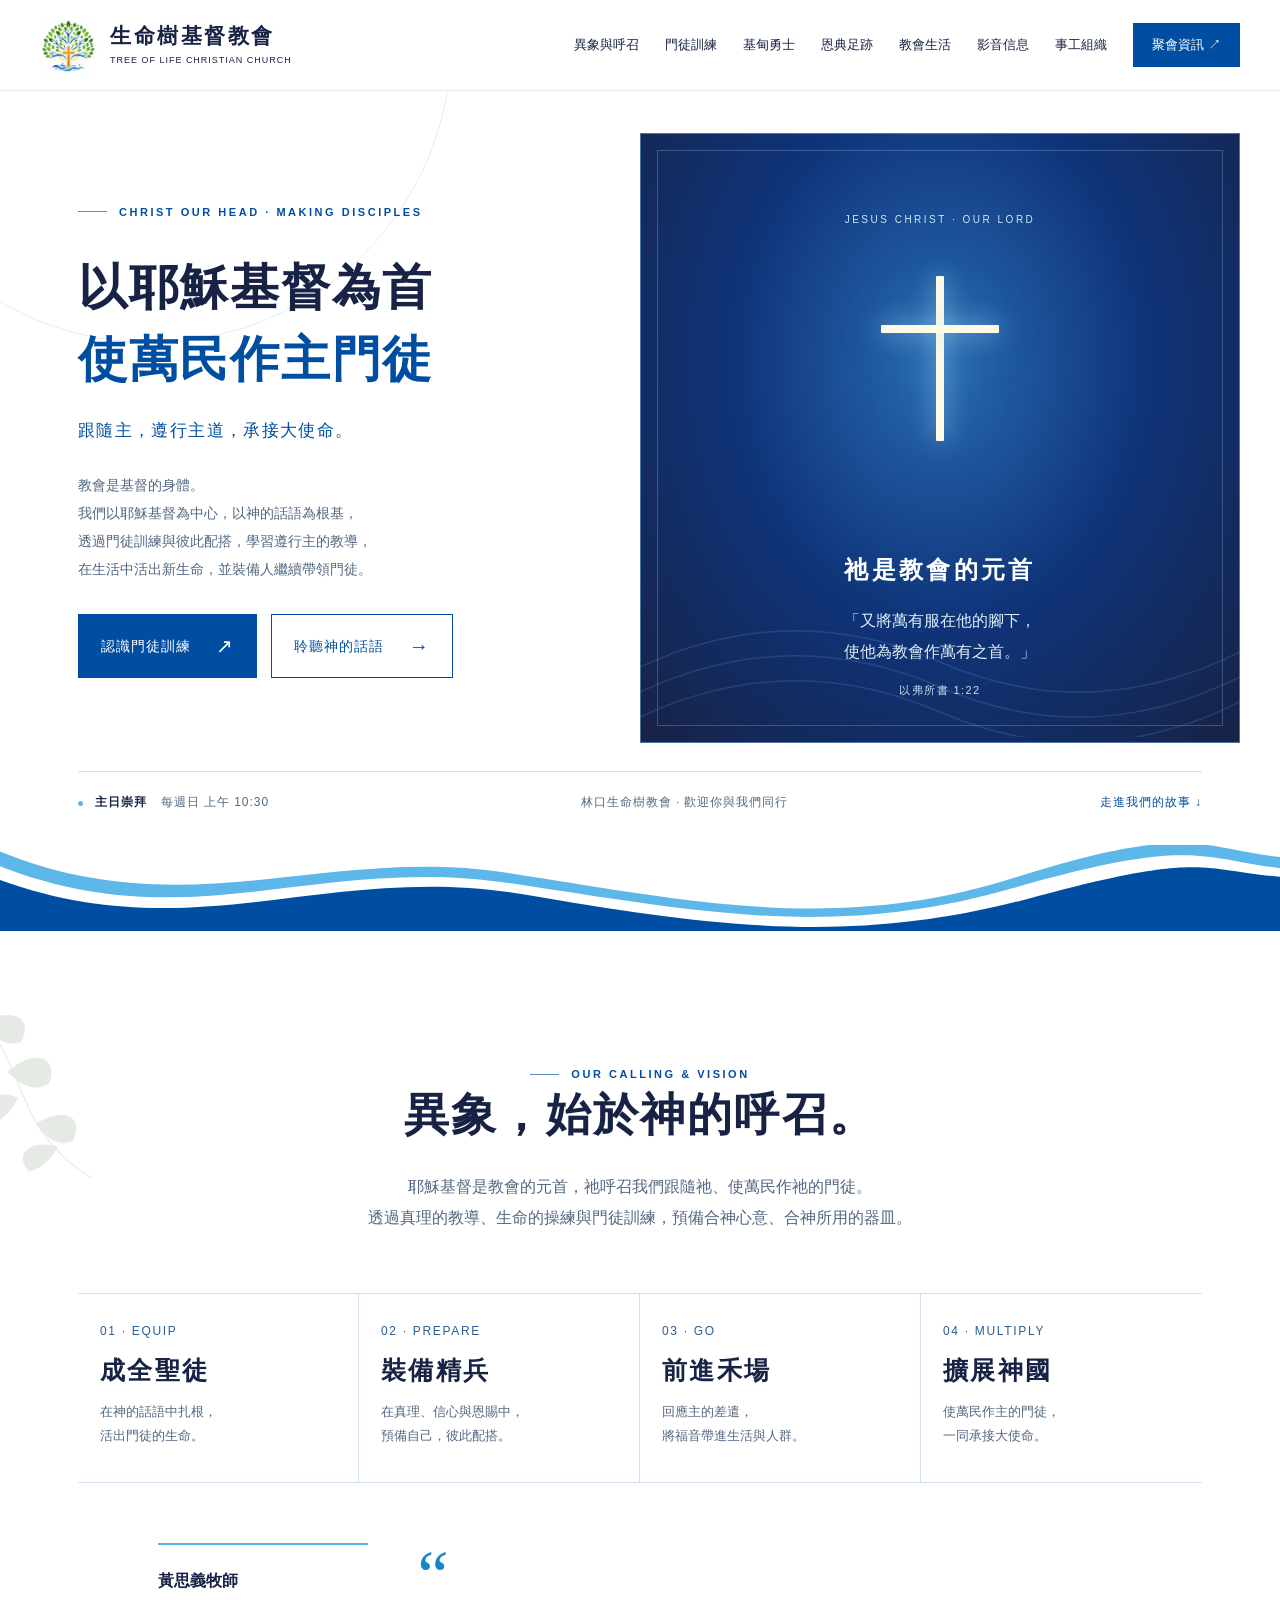
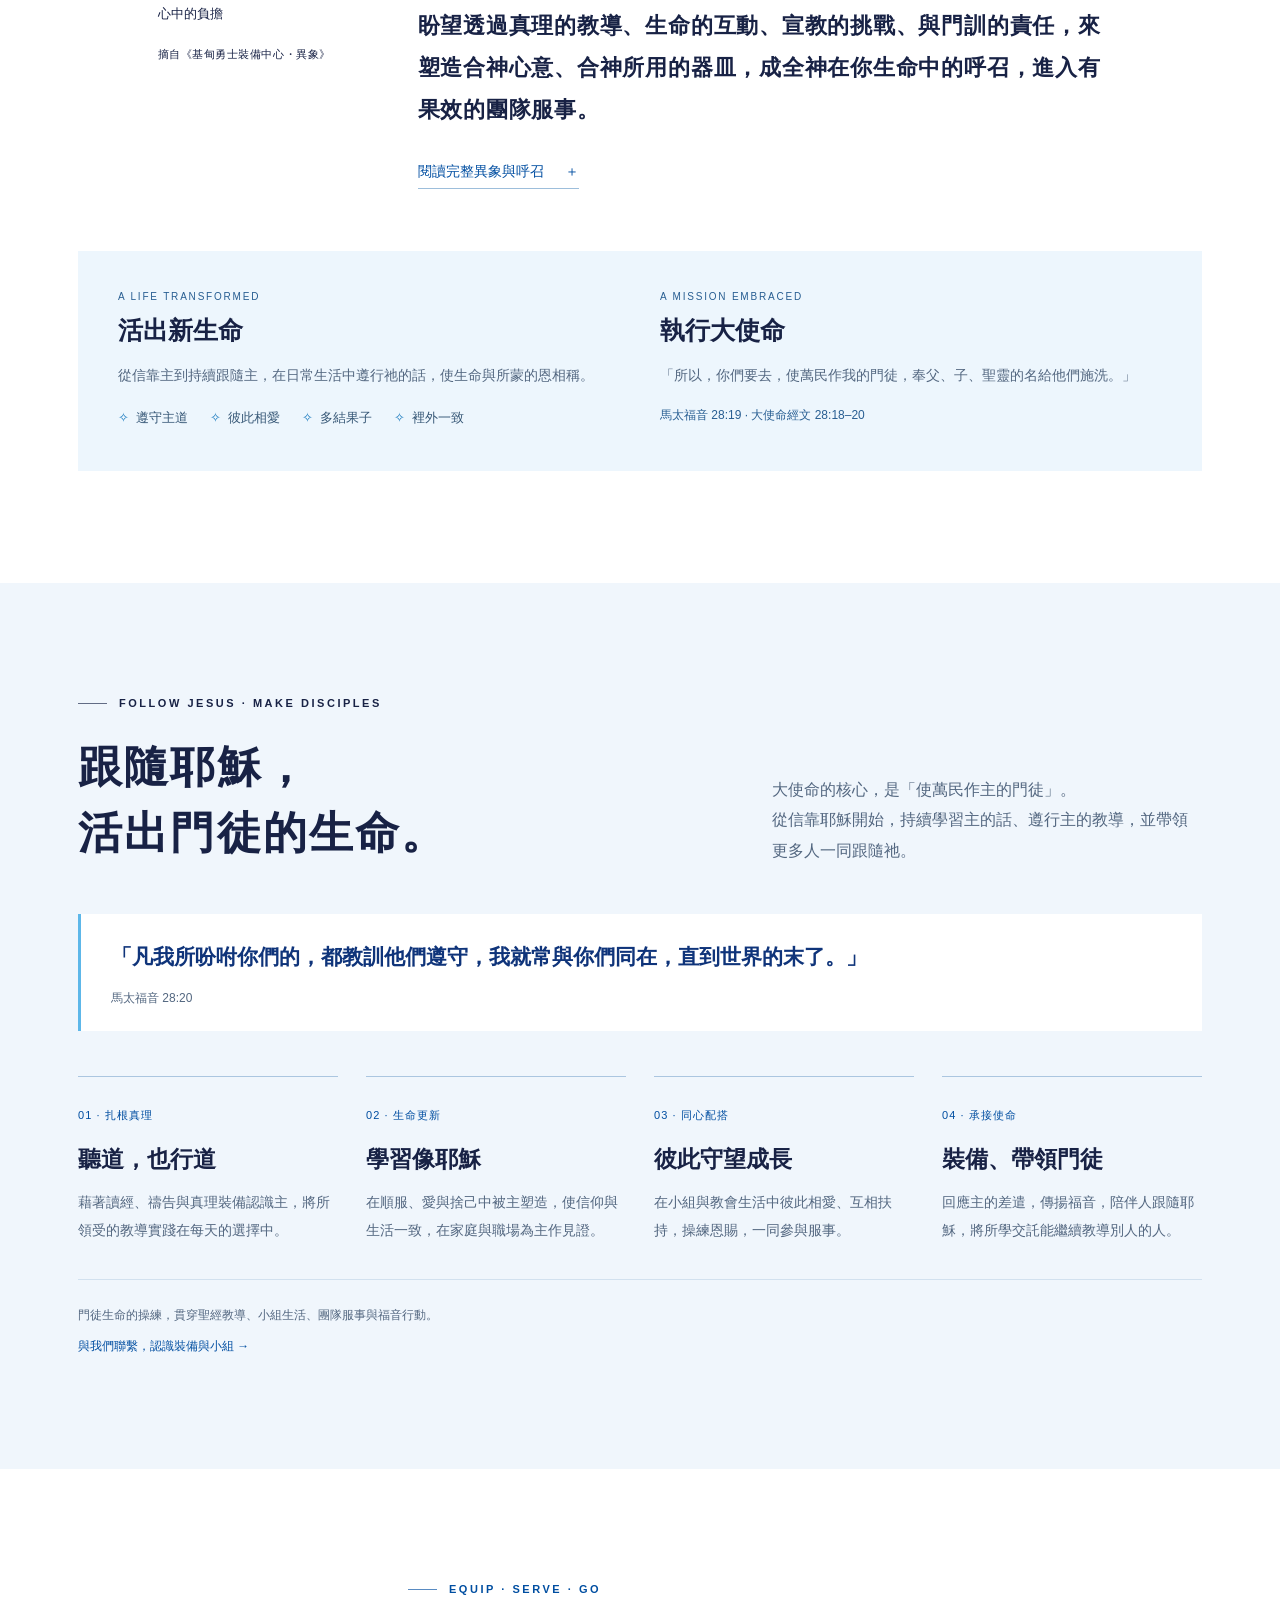
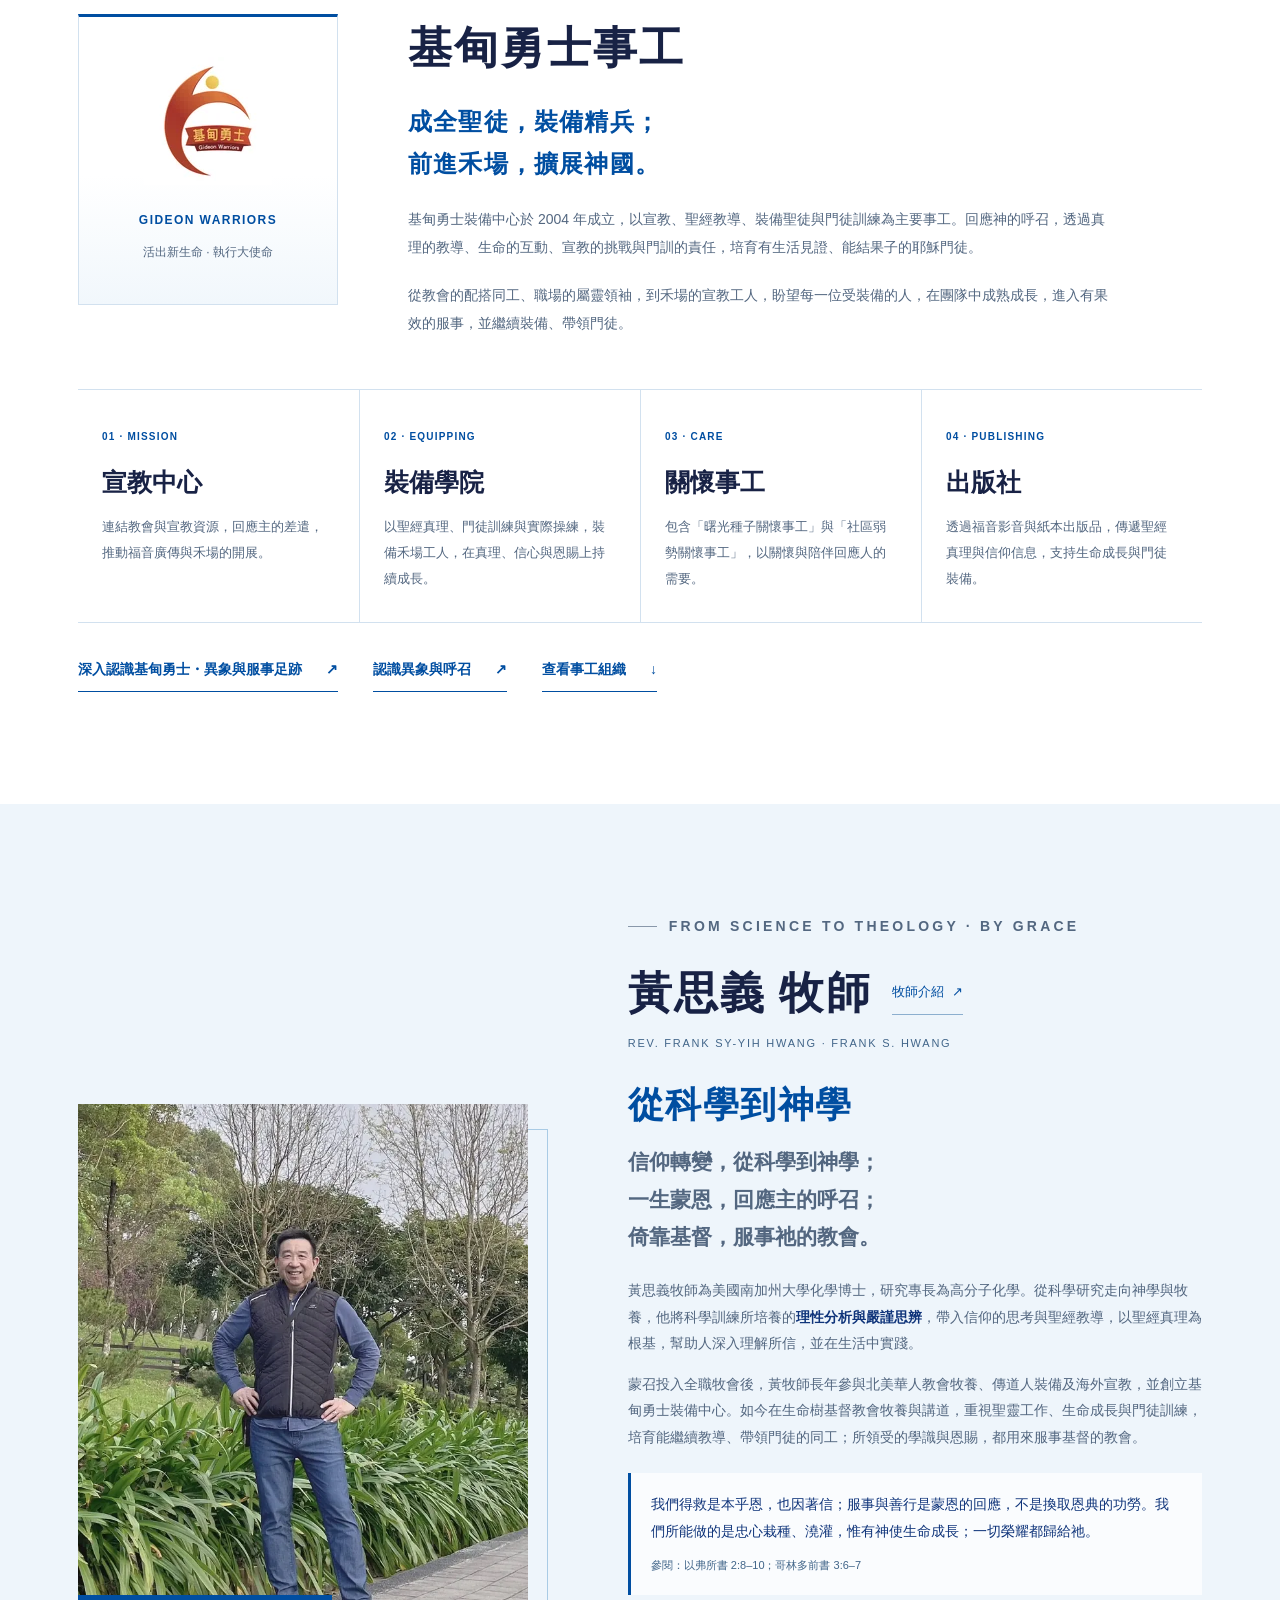
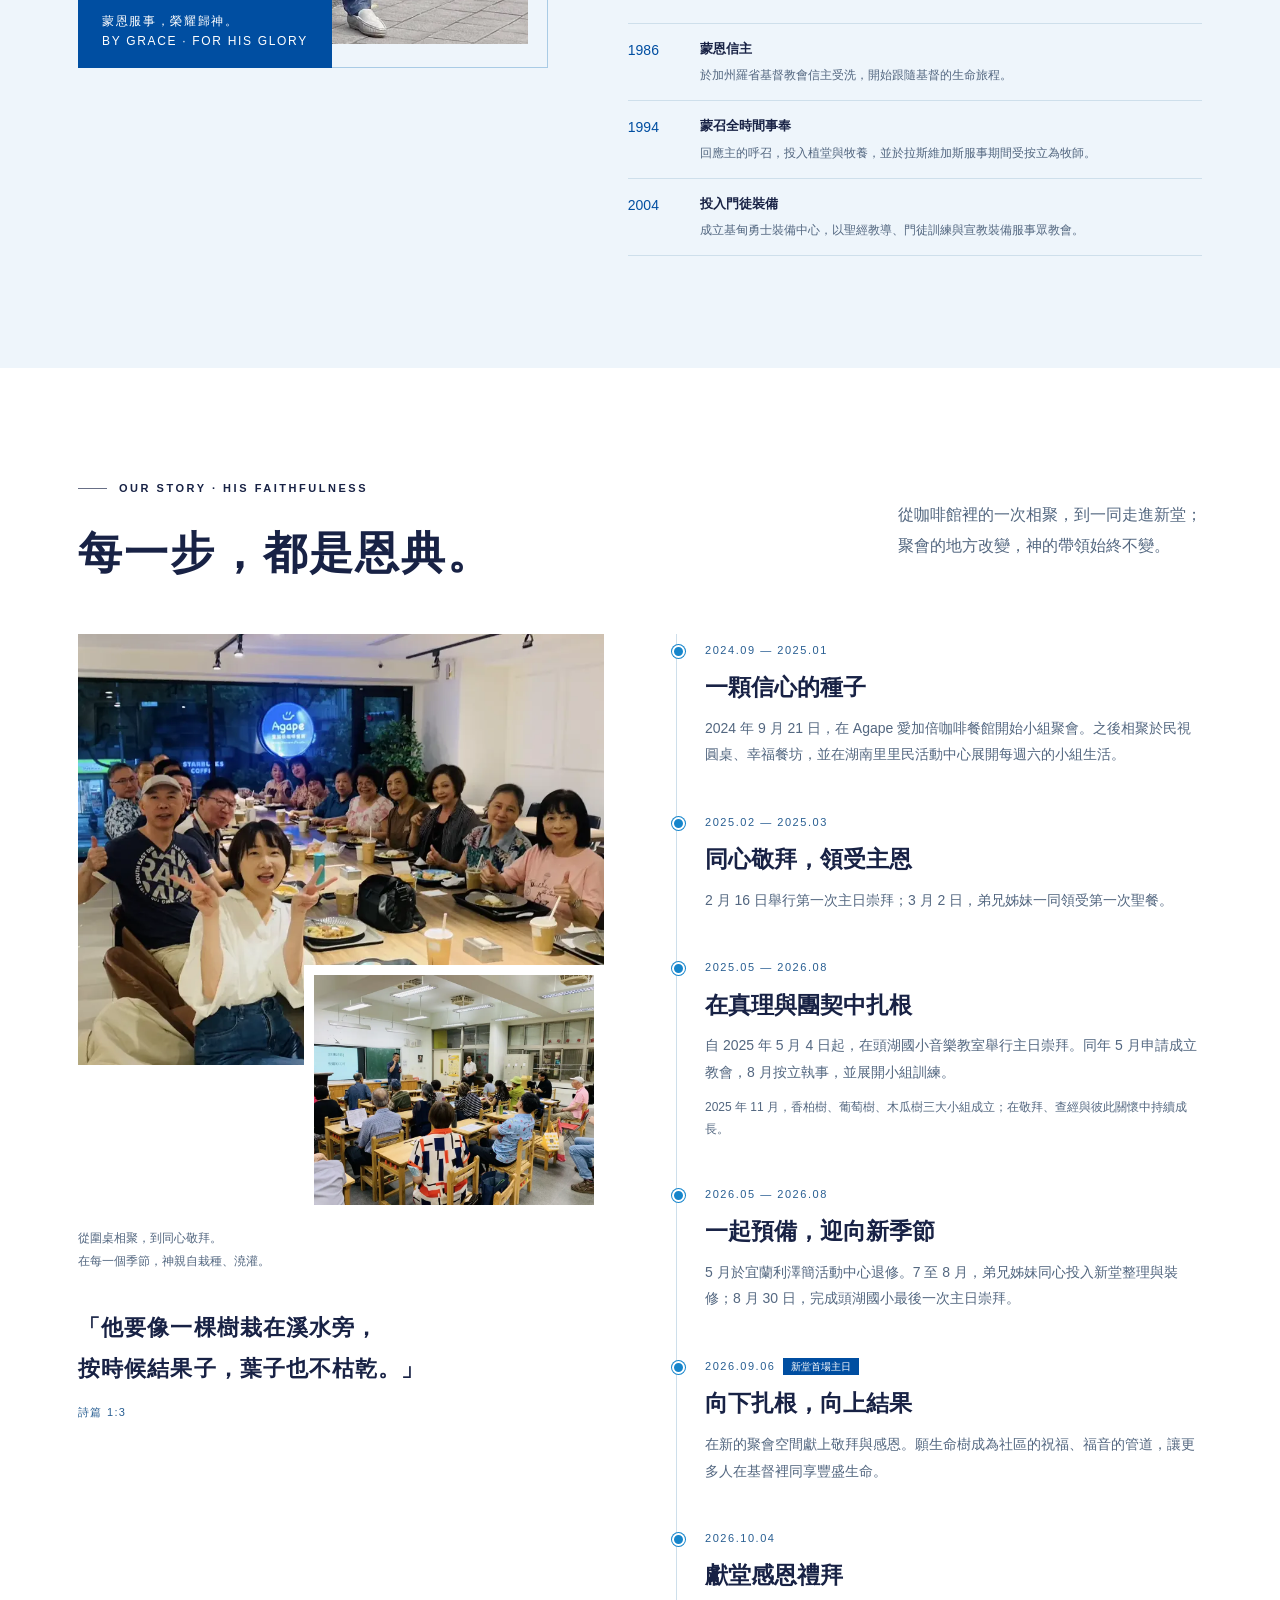
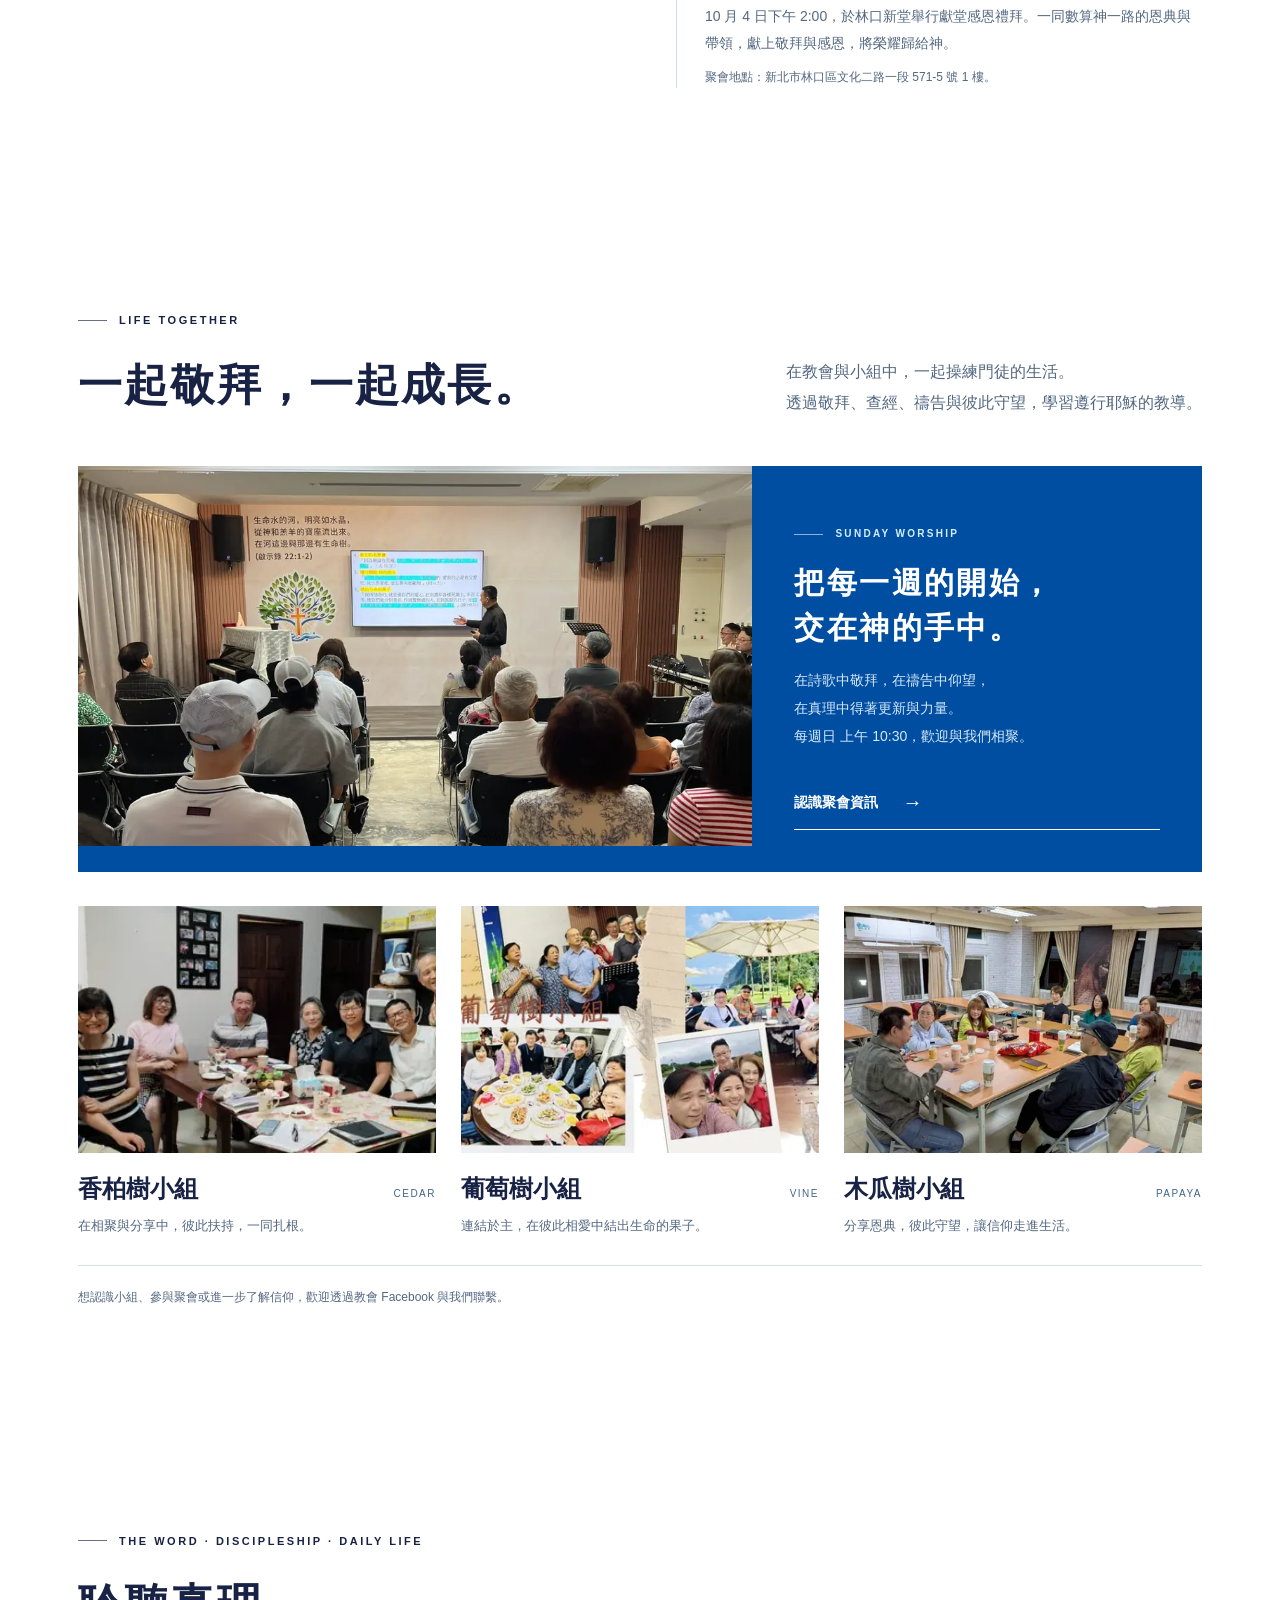
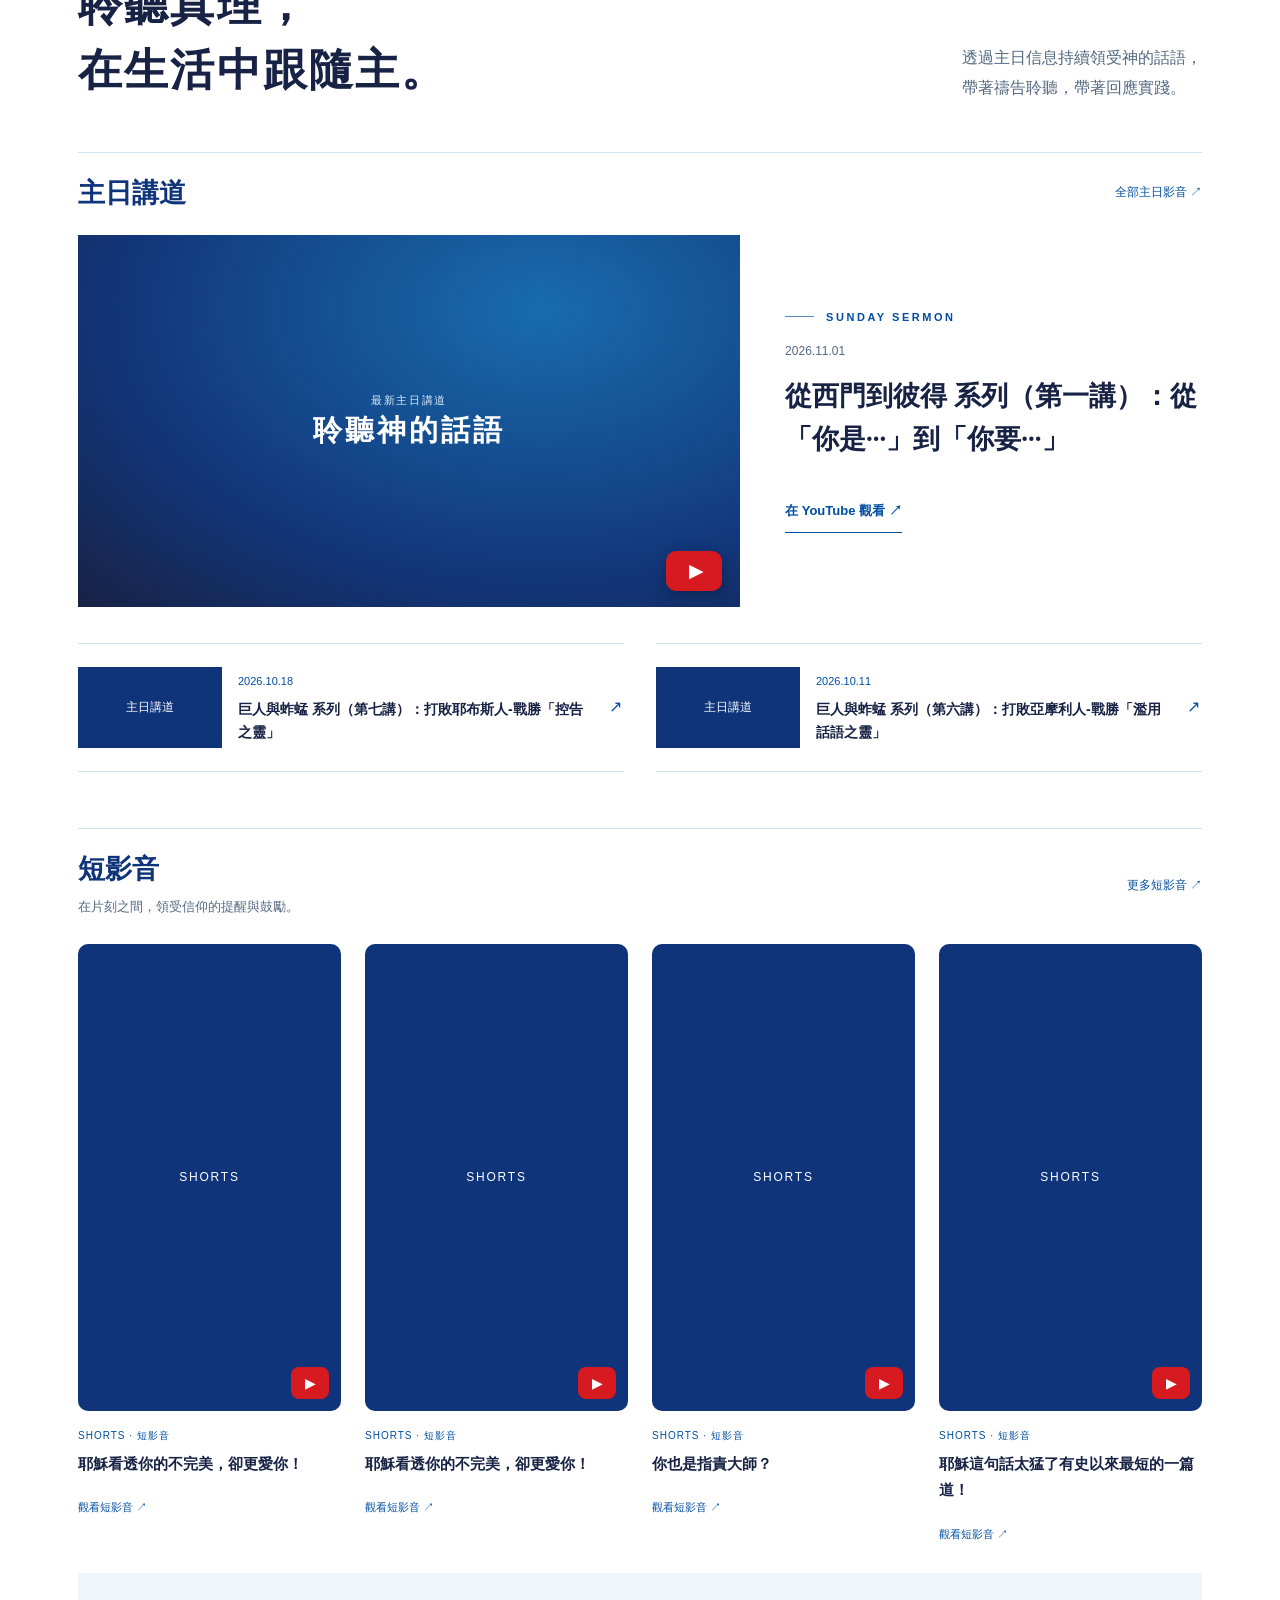
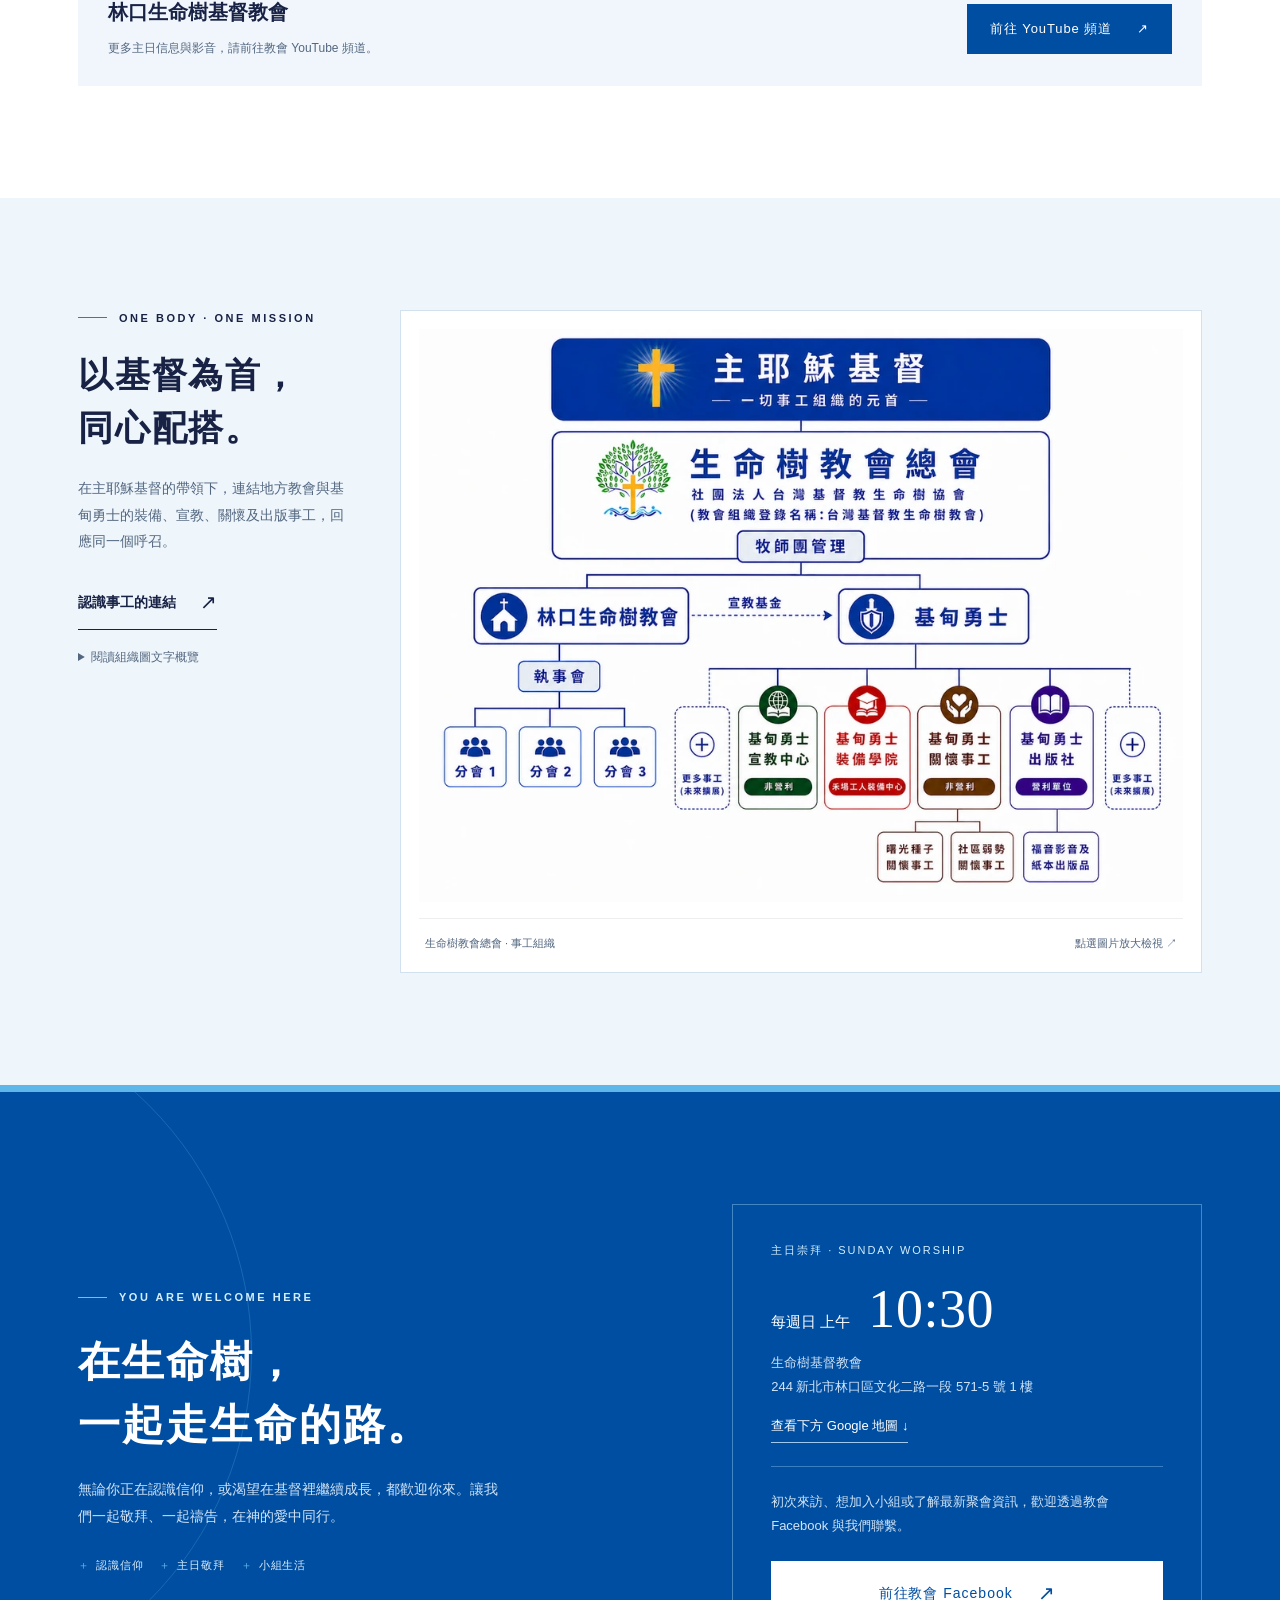
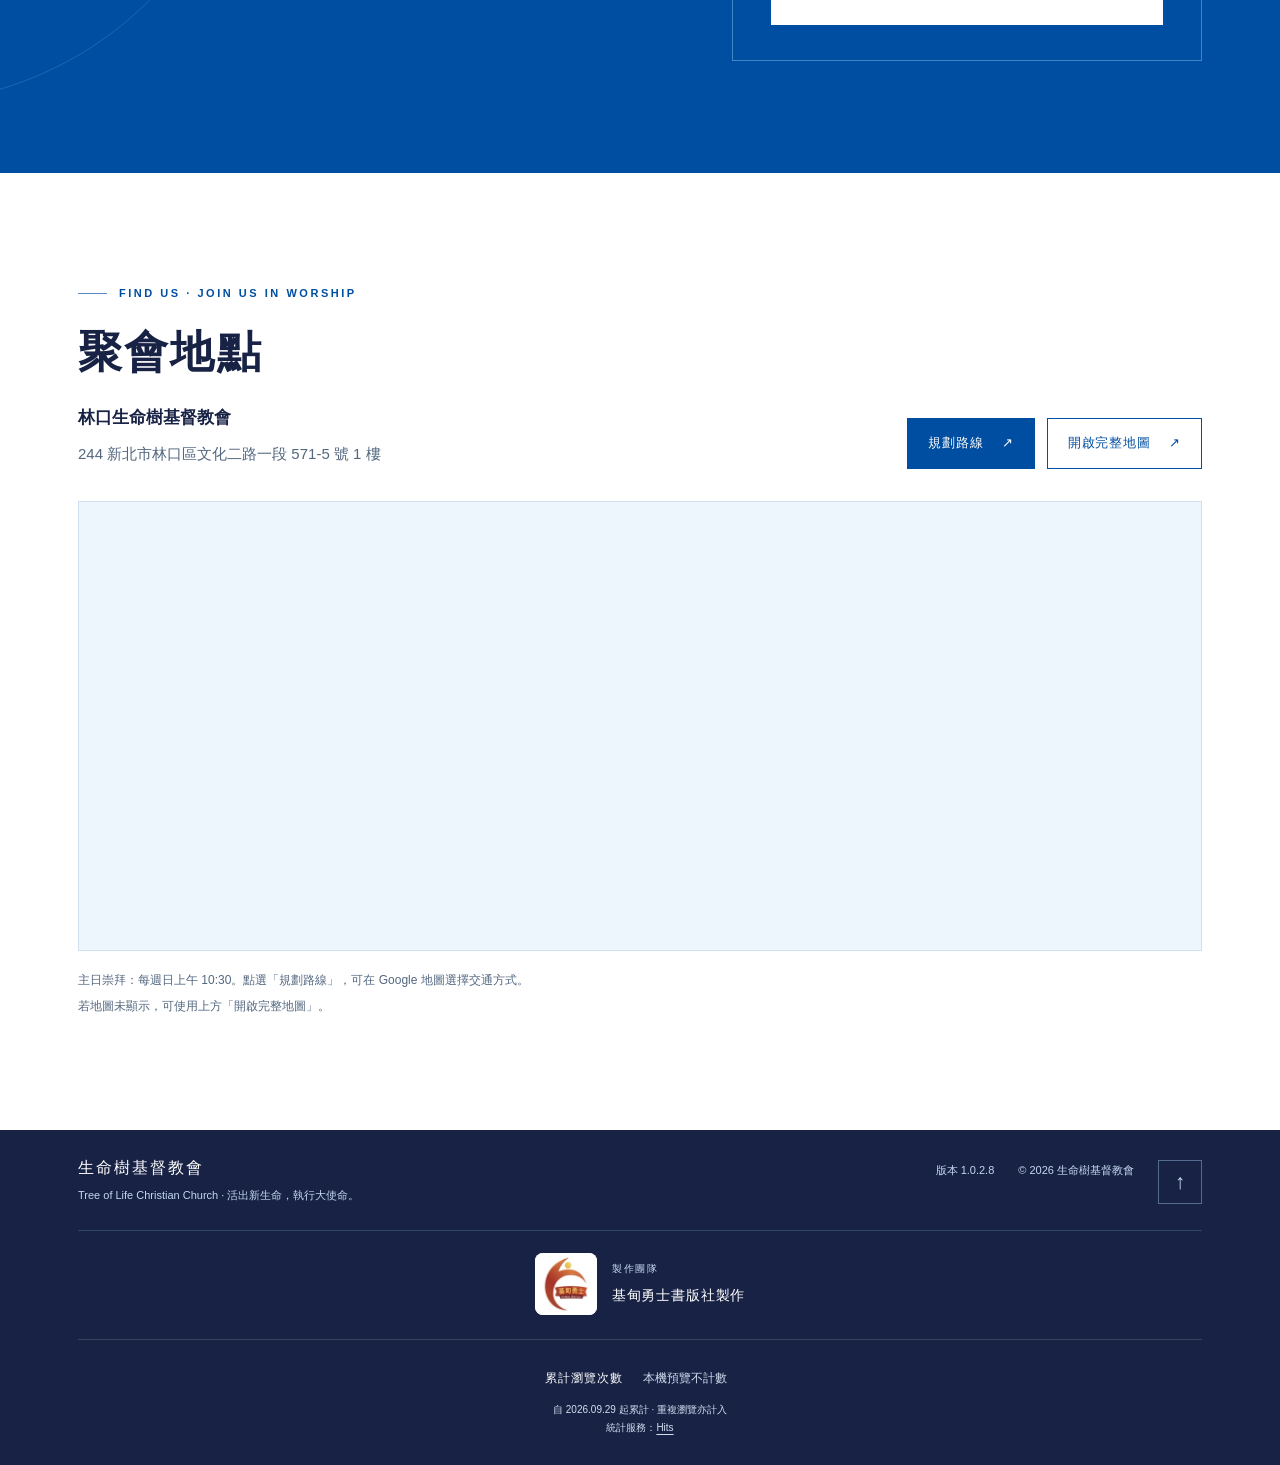
==== index.html @ 0f26f4c4 "Release 1.0.2.8: 更新教會影音與活動資訊" ====
<!DOCTYPE html>
<html lang="zh-Hant">
<head>
<meta charset="utf-8">
<meta name="viewport" content="width=device-width, initial-scale=1">
<meta name="theme-color" content="#004ea1">
<meta name="description" content="生命樹基督教會 Tree of Life Christian Church｜活出新生命，執行大使命。認識黃思義牧師、神的呼召與異象，以及生命樹教會的恩典足跡。主日崇拜每週日上午10:30，歡迎你與我們一起敬拜、禱告與成長。">
<meta property="og:title" content="生命樹基督教會｜以基督為首，裝備門徒，承接大使命">
<meta property="og:description" content="以耶穌基督為首，裝備門徒，承接大使命。認識我們的異象、門徒訓練與主日影音信息。">
<meta property="og:type" content="website">
<meta property="og:locale" content="zh_TW">
<title>生命樹基督教會｜以基督為首，裝備門徒，承接大使命</title>
<meta name="version" content="1.0.2.8">
<link rel="icon" href="assets/logo.9223cd3e3474.webp" type="image/webp">
<link rel="stylesheet" href="assets/site.6177385f3d0e.css">
<script defer src="assets/site.903deae721e8.js"></script>
</head>
<body>
<a class="skip" href="#main">跳至主要內容</a>
<header class="header">
 <div class="nav-shell">
  <a class="brand" href="#home" aria-label="生命樹基督教會，回到首頁"><img src="assets/logo.9223cd3e3474.webp" decoding="async" fetchpriority="high" width="57" height="57" alt="生命樹教會標誌：生命樹、十字架與活水"><span><strong>生命樹基督教會</strong><small>TREE OF LIFE CHRISTIAN CHURCH</small></span></a>
  <button class="menu-toggle" type="button" aria-controls="navigation" aria-expanded="false">選單 ☰</button>
  <nav class="nav" id="navigation" aria-label="主要導覽"><a href="#vision">異象與呼召</a><a href="#discipleship">門徒訓練</a><a href="#gideon">基甸勇士</a><a href="#journey">恩典足跡</a><a href="#community">教會生活</a><a href="#media">影音信息</a><a href="#organization">事工組織</a><a href="#visit" class="nav-visit">聚會資訊 ↗</a></nav>
 </div>
</header>

<main id="main">
 <section class="hero" id="home" aria-labelledby="hero-title">
  <div class="hero-grid">
   <div class="hero-copy"><p class="eyebrow">CHRIST OUR HEAD · MAKING DISCIPLES</p><h1 id="hero-title">以耶穌基督為首<br><em>使萬民作主門徒</em></h1><p class="hero-sub">跟隨主，遵行主道，承接大使命。</p><p class="hero-description">教會是基督的身體。<br>我們以耶穌基督為中心，以神的話語為根基，<br>透過門徒訓練與彼此配搭，學習遵行主的教導，<br>在生活中活出新生命，並裝備人繼續帶領門徒。</p><div class="actions"><a class="btn btn-primary" href="#discipleship">認識門徒訓練 <span class="arrow" aria-hidden="true">↗</span></a><a class="btn btn-line" href="#media">聆聽神的話語 <span class="arrow" aria-hidden="true">→</span></a></div></div>
   <figure class="christ-visual" aria-label="以十字架與聖經話語呈現耶穌基督為教會的元首"><div class="christ-arch"><span class="christ-overline">JESUS CHRIST · OUR LORD</span><div class="cross-light" aria-hidden="true"><span></span></div><svg class="christ-water" viewBox="0 0 500 140" preserveAspectRatio="none" aria-hidden="true" focusable="false"><path d="M0 70Q125 0 250 65T500 55M0 95Q125 25 250 90T500 80M0 120Q125 50 250 115T500 105" fill="none" stroke="#5db7e9" stroke-width="1.5"/></svg><figcaption><span class="christ-caption">祂是教會的元首</span><blockquote>「又將萬有服在他的腳下，<br>使他為教會作萬有之首。」</blockquote><cite>以弗所書 1:22</cite></figcaption></div></figure>

  </div>
  <div class="wrap"><div class="hero-bottom"><p><span class="dot" aria-hidden="true"></span><b>主日崇拜</b>每週日 上午 10:30</p><p>林口生命樹教會 · 歡迎你與我們同行</p><a href="#journey">走進我們的故事 ↓</a></div></div>

  <svg class="brand-wave" viewBox="0 0 1440 130" preserveAspectRatio="none" aria-hidden="true" focusable="false"><path fill="#5db7e9" d="M0 10C210 125 365 0 570 42S940 135 1140 50S1350 5 1440 18V130H0Z"/><path fill="#fff" d="M0 32C215 145 355 13 575 58S940 142 1140 65S1350 20 1440 35V130H0Z"/><path fill="#004ea1" d="M0 53C220 160 370 24 590 75S965 151 1160 80S1350 38 1440 48V130H0Z"/></svg>
 </section>
 <section class="section vision" id="vision" aria-labelledby="vision-title"><svg class="edge-branch" viewBox="0 0 240 280" aria-hidden="true" focusable="false"><path d="M228 8C120 76 165 186 32 270" fill="none" stroke="#77936b" stroke-width="2"/><g fill="#597957"><path d="M195 36C145 12 117 34 137 67C160 75 181 58 195 36Z"/><path d="M171 69C215 53 238 84 211 111C188 107 177 88 171 69Z"/><path d="M157 111C115 74 80 90 94 128C115 144 142 128 157 111Z"/><path d="M141 150C183 134 211 158 187 190C164 187 149 167 141 150Z"/><path d="M114 189C69 162 41 181 59 215C82 225 102 207 114 189Z"/><path d="M81 224C123 211 149 235 124 261C102 255 90 239 81 224Z"/></g></svg><div class="wrap">
  <div class="vision-head"><p class="eyebrow">OUR CALLING & VISION</p><h2 id="vision-title">異象，始於神的呼召。</h2><p>耶穌基督是教會的元首，祂呼召我們跟隨祂、使萬民作祂的門徒。<br>透過真理的教導、生命的操練與門徒訓練，預備合神心意、合神所用的器皿。</p></div>
  <div class="vision-steps"><article class="vision-step"><small>01 · EQUIP</small><h3>成全聖徒</h3><p>在神的話語中扎根，<br>活出門徒的生命。</p></article><article class="vision-step"><small>02 · PREPARE</small><h3>裝備精兵</h3><p>在真理、信心與恩賜中，<br>預備自己，彼此配搭。</p></article><article class="vision-step"><small>03 · GO</small><h3>前進禾場</h3><p>回應主的差遣，<br>將福音帶進生活與人群。</p></article><article class="vision-step"><small>04 · MULTIPLY</small><h3>擴展神國</h3><p>使萬民作主的門徒，<br>一同承接大使命。</p></article></div>
  <div class="calling"><div class="calling-source"><strong>黃思義牧師</strong><span>心中的負擔</span><p class="source-note">摘自《基甸勇士裝備中心・異象》</p></div><div><span class="quote-mark" aria-hidden="true">“</span><blockquote>盼望透過真理的教導、生命的互動、宣教的挑戰、與門訓的責任，來塑造合神心意、合神所用的器皿，成全神在你生命中的呼召，進入有果效的團隊服事。</blockquote><details><summary>閱讀完整異象與呼召</summary><div class="full-calling"><p>面對二十一世紀福音大使命的挑戰，我在靈裡時常聽見聖靈急促的號角聲，彷彿祂正在調動聚集一大群主基督的精兵；一群充滿異象，肯受裝備，剛強壯膽的福音使者。在世界各地，我們看見神復興的火正在燃燒許多信徒的心，激勵神的兒女投入這個得勝的行列。在這榮耀的水流裡，我深信華人信徒被神托負要接下福音大使命最後一棒的重責。</p><p>因此，我們深感一套創新、實用、全備、有系統的基督精兵訓練課程是極需要的。為裝備在社會各階層的信徒成為能結果子的福音使者、有生活見證的耶穌門徒、具戰鬥力的基督精兵。</p><p>本中心就是為了回應神的托負而成立。盼望透過真理的教導、生命的互動、宣教的挑戰、與門訓的責任，來塑造合神心意、合神所用的器皿，成全神在你生命中的呼召，進入有果效的團隊服事。</p><p>盼望神的靈也感動你，呼召你投入這精兵運動的水流，立志將自己的生命奉獻在神最榮耀、最有價值的永世國度裡，同心打那主再來之前最美好的一仗。</p></div></details></div></div>
  <div class="life-mission"><div><span class="en">A LIFE TRANSFORMED</span><h3>活出新生命</h3><p>從信靠主到持續跟隨主，在日常生活中遵行祂的話，使生命與所蒙的恩相稱。</p><div class="life-values"><span>遵守主道</span><span>彼此相愛</span><span>多結果子</span><span>裡外一致</span></div></div><div><span class="en">A MISSION EMBRACED</span><h3>執行大使命</h3><p>「所以，你們要去，使萬民作我的門徒，奉父、子、聖靈的名給他們施洗。」</p><p class="mission-verse">馬太福音 28:19 · 大使命經文 28:18–20</p></div></div>
 </div></section>
  <section class="section discipleship" id="discipleship" aria-labelledby="discipleship-title"><div class="wrap">
  <div class="section-intro"><div><p class="eyebrow">FOLLOW JESUS · MAKE DISCIPLES</p><h2 id="discipleship-title">跟隨耶穌，<br>活出門徒的生命。</h2></div><p class="lead">大使命的核心，是「使萬民作主的門徒」。<br>從信靠耶穌開始，持續學習主的話、遵行主的教導，並帶領更多人一同跟隨祂。</p></div>
  <blockquote class="discipleship-verse">「凡我所吩咐你們的，都教訓他們遵守，我就常與你們同在，直到世界的末了。」<cite>馬太福音 28:20</cite></blockquote>
  <div class="disciple-grid"><article><span>01 · 扎根真理</span><h3>聽道，也行道</h3><p>藉著讀經、禱告與真理裝備認識主，將所領受的教導實踐在每天的選擇中。</p></article><article><span>02 · 生命更新</span><h3>學習像耶穌</h3><p>在順服、愛與捨己中被主塑造，使信仰與生活一致，在家庭與職場為主作見證。</p></article><article><span>03 · 同心配搭</span><h3>彼此守望成長</h3><p>在小組與教會生活中彼此相愛、互相扶持，操練恩賜，一同參與服事。</p></article><article><span>04 · 承接使命</span><h3>裝備、帶領門徒</h3><p>回應主的差遣，傳揚福音，陪伴人跟隨耶穌，將所學交託能繼續教導別人的人。</p></article></div>
  <p class="discipleship-footnote">門徒生命的操練，貫穿聖經教導、小組生活、團隊服事與福音行動。<a href="#visit">與我們聯繫，認識裝備與小組 →</a></p>
 </div></section>

 <section class="section gideon-ministry" id="gideon" aria-labelledby="gideon-title"><div class="wrap">
  <div class="gideon-intro"><div class="gideon-identity"><img src="assets/publisher-logo.13ce095ea7af.webp" width="128" height="128" loading="lazy" decoding="async" fetchpriority="low" alt="基甸勇士 Gideon Warriors 標誌"><p>GIDEON WARRIORS</p><span>活出新生命 · 執行大使命</span></div><div class="gideon-copy"><p class="eyebrow">EQUIP · SERVE · GO</p><h2 id="gideon-title">基甸勇士事工</h2><p class="gideon-mission">成全聖徒，裝備精兵；<br>前進禾場，擴展神國。</p><p class="lead">基甸勇士裝備中心於 2004 年成立，以宣教、聖經教導、裝備聖徒與門徒訓練為主要事工。回應神的呼召，透過真理的教導、生命的互動、宣教的挑戰與門訓的責任，培育有生活見證、能結果子的耶穌門徒。</p><p class="lead">從教會的配搭同工、職場的屬靈領袖，到禾場的宣教工人，盼望每一位受裝備的人，在團隊中成熟成長，進入有果效的服事，並繼續裝備、帶領門徒。</p></div></div>
  <div class="gideon-ministries" aria-label="基甸勇士四項事工"><article><span class="gideon-number">01 · MISSION</span><h3>宣教中心</h3><p>連結教會與宣教資源，回應主的差遣，推動福音廣傳與禾場的開展。</p></article><article><span class="gideon-number">02 · EQUIPPING</span><h3>裝備學院</h3><p>以聖經真理、門徒訓練與實際操練，裝備禾場工人，在真理、信心與恩賜上持續成長。</p></article><article><span class="gideon-number">03 · CARE</span><h3>關懷事工</h3><p>包含「曙光種子關懷事工」與「社區弱勢關懷事工」，以關懷與陪伴回應人的需要。</p></article><article><span class="gideon-number">04 · PUBLISHING</span><h3>出版社</h3><p>透過福音影音與紙本出版品，傳遞聖經真理與信仰信息，支持生命成長與門徒裝備。</p></article></div>
  <div class="gideon-links"><a class="text-link" href="gideon.html">深入認識基甸勇士・異象與服事足跡 <span aria-hidden="true">↗</span></a><a class="text-link" href="#vision">認識異象與呼召 <span aria-hidden="true">↗</span></a><a class="text-link" href="#organization">查看事工組織 <span aria-hidden="true">↓</span></a></div>
 </div></section>

 
 <section class="section pastor" id="pastor" aria-labelledby="pastor-title"><div class="wrap pastor-grid">
  <figure class="pastor-portrait"><img srcset="assets/pastor-480.5b94c8c1382e.webp 480w, assets/pastor-695.3e7e27f89c20.webp 695w" sizes="(max-width: 900px) 90vw, 600px" decoding="async" fetchpriority="low" src="assets/pastor-480.5b94c8c1382e.webp" alt="黃思義牧師在綠意環繞的戶外微笑留影" loading="lazy" width="695" height="1000"><figcaption class="pastor-caption">蒙恩服事，榮耀歸神。<br>BY GRACE · FOR HIS GLORY</figcaption></figure>
  <div class="pastor-copy">
   <p class="eyebrow">FROM SCIENCE TO THEOLOGY · BY GRACE</p>
   <div class="pastor-heading"><h2 id="pastor-title">黃思義 牧師</h2><a class="pastor-profile-link" href="pastor.html">牧師介紹 <span aria-hidden="true">↗</span></a></div>
   <p class="en-name">REV. FRANK SY-YIH HWANG · FRANK S. HWANG</p>
   <h3 class="pastor-science-title">從科學到神學</h3>
   <p class="intro">信仰轉變，從科學到神學；<br>一生蒙恩，回應主的呼召；<br>倚靠基督，服事祂的教會。</p>
   <p>黃思義牧師為美國南加州大學化學博士，研究專長為高分子化學。從科學研究走向神學與牧養，他將科學訓練所培養的<strong>理性分析與嚴謹思辨</strong>，帶入信仰的思考與聖經教導，以聖經真理為根基，幫助人深入理解所信，並在生活中實踐。</p>
   <p class="pastor-paragraph">蒙召投入全職牧會後，黃牧師長年參與北美華人教會牧養、傳道人裝備及海外宣教，並創立基甸勇士裝備中心。如今在生命樹基督教會牧養與講道，重視聖靈工作、生命成長與門徒訓練，培育能繼續教導、帶領門徒的同工；所領受的學識與恩賜，都用來服事基督的教會。</p>
   <div class="pastor-grace"><p>我們得救是本乎恩，也因著信；服事與善行是蒙恩的回應，不是換取恩典的功勞。我們所能做的是忠心栽種、澆灌，惟有神使生命成長；一切榮耀都歸給祂。</p><p class="pastor-scripture">參閱：以弗所書 2:8–10；哥林多前書 3:6–7</p></div>
   <ul class="pastor-milestones">
    <li><time>1986</time><div><strong>蒙恩信主</strong><span>於加州羅省基督教會信主受洗，開始跟隨基督的生命旅程。</span></div></li>
    <li><time>1994</time><div><strong>蒙召全時間事奉</strong><span>回應主的呼召，投入植堂與牧養，並於拉斯維加斯服事期間受按立為牧師。</span></div></li>
    <li><time>2004</time><div><strong>投入門徒裝備</strong><span>成立基甸勇士裝備中心，以聖經教導、門徒訓練與宣教裝備服事眾教會。</span></div></li>
   </ul>
  </div>
 </div></section>
 <section class="section journey" id="journey" aria-labelledby="journey-title"><div class="wrap">
  <div class="section-intro"><div><p class="eyebrow">OUR STORY · HIS FAITHFULNESS</p><h2 id="journey-title">每一步，都是恩典。</h2></div><p class="lead">從咖啡館裡的一次相聚，到一同走進新堂；<br>聚會的地方改變，神的帶領始終不變。</p></div>
  <div class="history-grid"><figure class="history-gallery"><img srcset="assets/beginnings-480.6c8932f6e948.webp 480w, assets/beginnings-960.7bb7db62b4ba.webp 960w" sizes="(max-width: 900px) 90vw, 600px" decoding="async" fetchpriority="low" class="main-photo" src="assets/beginnings-480.6c8932f6e948.webp" width="1284" height="963" loading="lazy" alt="教會早期於咖啡餐館小組聚會，弟兄姊妹圍桌相聚"><img srcset="assets/school-480.b81bf0015e54.webp 480w, assets/school-960.62b9fcbed92d.webp 960w" sizes="(max-width: 900px) 90vw, 600px" decoding="async" fetchpriority="low" class="small-photo" src="assets/school-480.b81bf0015e54.webp" width="1600" height="1200" loading="lazy" alt="弟兄姊妹在頭湖國小音樂教室一同敬拜"><figcaption>從圍桌相聚，到同心敬拜。<br>在每一個季節，神親自栽種、澆灌。</figcaption><p class="scripture">「他要像一棵樹栽在溪水旁，<br>按時候結果子，葉子也不枯乾。」<small>詩篇 1:3</small></p></figure>
   <ol class="timeline"><li><time>2024.09 — 2025.01</time><h3>一顆信心的種子</h3><p>2024 年 9 月 21 日，在 Agape 愛加倍咖啡餐館開始小組聚會。之後相聚於民視圓桌、幸福餐坊，並在湖南里里民活動中心展開每週六的小組生活。</p></li><li><time>2025.02 — 2025.03</time><h3>同心敬拜，領受主恩</h3><p>2 月 16 日舉行第一次主日崇拜；3 月 2 日，弟兄姊妹一同領受第一次聖餐。</p></li><li><time>2025.05 — 2026.08</time><h3>在真理與團契中扎根</h3><p>自 2025 年 5 月 4 日起，在頭湖國小音樂教室舉行主日崇拜。同年 5 月申請成立教會，8 月按立執事，並展開小組訓練。</p><p class="detail">2025 年 11 月，香柏樹、葡萄樹、木瓜樹三大小組成立；在敬拜、查經與彼此關懷中持續成長。</p></li><li><time>2026.05 — 2026.08</time><h3>一起預備，迎向新季節</h3><p>5 月於宜蘭利澤簡活動中心退修。7 至 8 月，弟兄姊妹同心投入新堂整理與裝修；8 月 30 日，完成頭湖國小最後一次主日崇拜。</p></li><li><time>2026.09.06</time><span class="new">新堂首場主日</span><h3>向下扎根，向上結果</h3><p>在新的聚會空間獻上敬拜與感恩。願生命樹成為社區的祝福、福音的管道，讓更多人在基督裡同享豐盛生命。</p></li><li id="dedication-milestone"><time datetime="2026-10-04">2026.10.04</time><h3>獻堂感恩禮拜</h3><p>10 月 4 日下午 2:00，於林口新堂舉行獻堂感恩禮拜。一同數算神一路的恩典與帶領，獻上敬拜與感恩，將榮耀歸給神。</p><p class="detail">聚會地點：新北市林口區文化二路一段 571-5 號 1 樓。</p></li></ol>
  </div>
 </div></section>
 <section class="section community" id="community" aria-labelledby="community-title"><div class="wrap">
  <div class="section-intro"><div><p class="eyebrow">LIFE TOGETHER</p><h2 id="community-title"><span class="keep">一起敬拜，</span><span class="keep">一起成長。</span></h2></div><p class="lead">在教會與小組中，一起操練門徒的生活。<br>透過敬拜、查經、禱告與彼此守望，學習遵行耶穌的教導。</p></div>
  <article class="community-feature"><img srcset="assets/worship-480.e62b4d1281bc.webp 480w, assets/worship-960.e6ae2cecb294.webp 960w" sizes="(max-width: 900px) 90vw, 600px" decoding="async" fetchpriority="low" src="assets/worship-480.e62b4d1281bc.webp" width="1600" height="1170" loading="lazy" alt="新堂主日崇拜，弟兄姊妹同心聆聽信息"><div class="feature-copy"><p class="eyebrow">SUNDAY WORSHIP</p><h3>把每一週的開始，<br>交在神的手中。</h3><p>在詩歌中敬拜，在禱告中仰望，<br>在真理中得著更新與力量。<br>每週日 上午 10:30，歡迎與我們相聚。</p><a class="text-link" href="#visit">認識聚會資訊 <span class="arrow" aria-hidden="true">→</span></a></div></article>
  <div class="group-grid"><article class="group-card"><img srcset="assets/cedar-480.a7fa118272a7.webp 480w, assets/cedar-960.f3c7188f5d8a.webp 960w" sizes="(max-width: 900px) 90vw, 360px" decoding="async" fetchpriority="low" src="assets/cedar-480.a7fa118272a7.webp" width="1600" height="720" loading="lazy" alt="香柏樹小組弟兄姊妹一同用餐相聚"><div class="group-title"><h3>香柏樹小組</h3><small>CEDAR</small></div><p>在相聚與分享中，彼此扶持，一同扎根。</p></article><article class="group-card"><img srcset="assets/grape-480.e339bc546d4e.webp 480w, assets/grape-960.7461f503f5f7.webp 960w" sizes="(max-width: 900px) 90vw, 360px" decoding="async" fetchpriority="low" src="assets/grape-480.e339bc546d4e.webp" width="1164" height="648" loading="lazy" alt="葡萄樹小組聚會生活照片"><div class="group-title"><h3>葡萄樹小組</h3><small>VINE</small></div><p>連結於主，在彼此相愛中結出生命的果子。</p></article><article class="group-card"><img srcset="assets/papaya-480.1674d48e7eed.webp 480w, assets/papaya-960.32838e166f0e.webp 960w" sizes="(max-width: 900px) 90vw, 360px" decoding="async" fetchpriority="low" src="assets/papaya-480.1674d48e7eed.webp" width="1600" height="1200" loading="lazy" alt="木瓜樹小組弟兄姊妹的聚會合影"><div class="group-title"><h3>木瓜樹小組</h3><small>PAPAYA</small></div><p>分享恩典，彼此守望，讓信仰走進生活。</p></article></div><p class="community-note">想認識小組、參與聚會或進一步了解信仰，歡迎透過教會 Facebook 與我們聯繫。</p>
 </div></section>
 <section class="section media-section" id="media" aria-labelledby="media-title"><div class="wrap">
  <div class="section-intro"><div><p class="eyebrow">THE WORD · DISCIPLESHIP · DAILY LIFE</p><h2 id="media-title">聆聽真理，<br>在生活中跟隨主。</h2></div><p class="lead">透過主日信息持續領受神的話語，<br>帶著禱告聆聽，帶著回應實踐。</p></div>
  <div class="media-category"><h3 id="sermons-title">主日講道</h3><a href="https://www.youtube.com/channel/UCIW4mrTi0dkILHCV9W27sPg/videos" target="_blank" rel="noopener noreferrer">全部主日影音 ↗</a></div>
<div class="media-feature" aria-labelledby="sermons-title"><div class="video-stage"><a class="video-load" href="https://www.youtube.com/watch?v=rkmKVfRDvQQ" target="_blank" rel="noopener noreferrer" aria-label="在 YouTube 觀看：生命樹基督教會 2026年11月01日 主日證道黃思義牧師：從西門到彼得 系列（第一講）：從「你是···」到「你要···」"><img class="youtube-thumbnail" src="https://i.ytimg.com/vi/rkmKVfRDvQQ/hqdefault.jpg" width="480" height="360" loading="lazy" decoding="async" fetchpriority="low" alt=""><span class="video-kicker">最新主日講道</span><span class="play-symbol" aria-hidden="true">▶</span><strong>聆聽神的話語</strong></a></div><div class="video-copy"><p class="eyebrow">SUNDAY SERMON</p><p class="video-date"><time datetime="2026-11-01">2026.11.01</time></p><h3>從西門到彼得 系列（第一講）：從「你是···」到「你要···」</h3><a class="text-link" href="https://www.youtube.com/watch?v=rkmKVfRDvQQ" target="_blank" rel="noopener noreferrer">在 YouTube 觀看 ↗</a></div></div><div class="more-messages"><a href="https://www.youtube.com/watch?v=1lv034no8kA" target="_blank" rel="noopener noreferrer"><span class="message-thumb"><span class="thumb-fallback" aria-hidden="true">主日講道</span><img class="youtube-thumbnail" src="https://i.ytimg.com/vi/1lv034no8kA/hqdefault.jpg" width="480" height="360" loading="lazy" decoding="async" fetchpriority="low" alt=""></span><span class="message-copy"><time datetime="2026-10-18">2026.10.18</time><strong>巨人與蚱蜢 系列（第七講）：打敗耶布斯人-戰勝「控告之靈」</strong></span><b aria-hidden="true">↗</b></a><a href="https://www.youtube.com/watch?v=P8jNKypRkiY" target="_blank" rel="noopener noreferrer"><span class="message-thumb"><span class="thumb-fallback" aria-hidden="true">主日講道</span><img class="youtube-thumbnail" src="https://i.ytimg.com/vi/P8jNKypRkiY/hqdefault.jpg" width="480" height="360" loading="lazy" decoding="async" fetchpriority="low" alt=""></span><span class="message-copy"><time datetime="2026-10-11">2026.10.11</time><strong>巨人與蚱蜢 系列（第六講）：打敗亞摩利人-戰勝「濫用話語之靈」</strong></span><b aria-hidden="true">↗</b></a></div><div class="media-category shorts-heading"><div><h3 id="shorts-title">短影音</h3><p>在片刻之間，領受信仰的提醒與鼓勵。</p></div><a href="https://www.youtube.com/channel/UCIW4mrTi0dkILHCV9W27sPg/shorts" target="_blank" rel="noopener noreferrer">更多短影音 ↗</a></div><div class="shorts-grid" aria-labelledby="shorts-title"><a class="short-card" href="https://www.youtube.com/shorts/N1fsrNaKCXE" target="_blank" rel="noopener noreferrer"><span class="short-cover"><span class="short-fallback" aria-hidden="true">SHORTS</span><img class="youtube-thumbnail" src="https://i.ytimg.com/vi/N1fsrNaKCXE/oar3.jpg?sqp=-oaymwEkCJUDENAFSFqQAgHyq4qpAxMIARUAAAAAJQAAyEI9AICiQ3gB&amp;rs=AOn4CLBy4ifGZDxP6nUSOaSpRHc4-5zbeA" width="405" height="720" loading="lazy" decoding="async" fetchpriority="low" alt=""><span class="short-play" aria-hidden="true">▶</span></span><span class="short-label">SHORTS · 短影音</span><h4>耶穌看透你的不完美，卻更愛你！</h4><span class="short-watch">觀看短影音 ↗</span></a><a class="short-card" href="https://www.youtube.com/shorts/EmPV9to0KeE" target="_blank" rel="noopener noreferrer"><span class="short-cover"><span class="short-fallback" aria-hidden="true">SHORTS</span><img class="youtube-thumbnail" src="https://i.ytimg.com/vi/EmPV9to0KeE/oar1.jpg?sqp=-oaymwEkCJUDENAFSFqQAgHyq4qpAxMIARUAAAAAJQAAyEI9AICiQ3gB&amp;rs=AOn4CLCd6qqEaEVozNPNPwDSbsiMFXNqoA" width="405" height="720" loading="lazy" decoding="async" fetchpriority="low" alt=""><span class="short-play" aria-hidden="true">▶</span></span><span class="short-label">SHORTS · 短影音</span><h4>耶穌看透你的不完美，卻更愛你！</h4><span class="short-watch">觀看短影音 ↗</span></a><a class="short-card" href="https://www.youtube.com/shorts/qtrWYF5k0sc" target="_blank" rel="noopener noreferrer"><span class="short-cover"><span class="short-fallback" aria-hidden="true">SHORTS</span><img class="youtube-thumbnail" src="https://i.ytimg.com/vi/qtrWYF5k0sc/oar1.jpg?sqp=-oaymwEkCJUDENAFSFqQAgHyq4qpAxMIARUAAAAAJQAAyEI9AICiQ3gB&amp;rs=AOn4CLClMZaHaRerVufX9RVPGXoe5HpWcg" width="405" height="720" loading="lazy" decoding="async" fetchpriority="low" alt=""><span class="short-play" aria-hidden="true">▶</span></span><span class="short-label">SHORTS · 短影音</span><h4>你也是指責大師？</h4><span class="short-watch">觀看短影音 ↗</span></a><a class="short-card" href="https://www.youtube.com/shorts/_g7TfjMC8PY" target="_blank" rel="noopener noreferrer"><span class="short-cover"><span class="short-fallback" aria-hidden="true">SHORTS</span><img class="youtube-thumbnail" src="https://i.ytimg.com/vi/_g7TfjMC8PY/oar1.jpg?sqp=-oaymwEkCJUDENAFSFqQAgHyq4qpAxMIARUAAAAAJQAAyEI9AICiQ3gB&amp;rs=AOn4CLCsCSjHBcfgxm3JZSwDtsf_2q5yVQ" width="405" height="720" loading="lazy" decoding="async" fetchpriority="low" alt=""><span class="short-play" aria-hidden="true">▶</span></span><span class="short-label">SHORTS · 短影音</span><h4>耶穌這句話太猛了有史以來最短的一篇道！</h4><span class="short-watch">觀看短影音 ↗</span></a></div>
  <div class="youtube-channel"><div><strong>林口生命樹基督教會</strong><p>更多主日信息與影音，請前往教會 YouTube 頻道。</p></div><a class="btn btn-primary" href="https://www.youtube.com/@%E6%9E%97%E5%8F%A3%E7%94%9F%E5%91%BD%E6%A8%B9%E5%9F%BA%E7%9D%A3%E6%95%99%E6%9C%83" target="_blank" rel="noopener noreferrer">前往 YouTube 頻道 <span aria-hidden="true">↗</span></a></div>
 </div></section>

 <section class="section organization" id="organization" aria-labelledby="org-title"><div class="wrap org-layout">
  <div class="org-copy"><p class="eyebrow">ONE BODY · ONE MISSION</p><h2 id="org-title">以基督為首，<br>同心配搭。</h2><p class="lead">在主耶穌基督的帶領下，連結地方教會與基甸勇士的裝備、宣教、關懷及出版事工，回應同一個呼召。</p><a href="#org-chart" class="text-link">認識事工的連結 <span class="arrow" aria-hidden="true">↗</span></a><details class="org-description"><summary>閱讀組織圖文字概覽</summary><p>主耶穌基督為一切事工組織的元首。生命樹教會總會由牧師團管理，圖中連結林口生命樹教會與基甸勇士。林口生命樹教會設有執事會；基甸勇士包含宣教中心、裝備學院、關懷事工與出版社。圖中另呈現分會及未來事工擴展的規劃。</p></details></div>
  <figure class="org-frame" id="org-chart"><button class="org-trigger" data-full="assets/organization-full.68d4a1a24833.webp" type="button" aria-haspopup="dialog" aria-label="放大檢視生命樹教會總會組織圖"><img srcset="assets/organization-480.4a708788cf6e.webp 480w, assets/organization-960.ffe3158ad96a.webp 960w" sizes="(max-width: 900px) 90vw, 600px" decoding="async" fetchpriority="low" src="assets/organization-480.4a708788cf6e.webp" width="1448" height="1086" loading="lazy" alt="生命樹教會總會組織圖：以主耶穌基督為元首，連結林口生命樹教會與基甸勇士各項事工"></button><figcaption><span>生命樹教會總會 · 事工組織</span><span>點選圖片放大檢視 ↗</span></figcaption></figure>
 </div></section>
 <section class="section visit" id="visit" aria-labelledby="visit-title"><div class="wrap visit-grid"><div><p class="eyebrow">YOU ARE WELCOME HERE</p><h2 id="visit-title">在生命樹，<br>一起走生命的路。</h2><p class="lead">無論你正在認識信仰，或渴望在基督裡繼續成長，都歡迎你來。讓我們一起敬拜、一起禱告，在神的愛中同行。</p><div class="welcome"><span>認識信仰</span><span>主日敬拜</span><span>小組生活</span></div></div><div class="visit-info"><p class="visit-label">主日崇拜 · SUNDAY WORSHIP</p><div class="visit-time"><span>每週日 上午</span><strong>10:30</strong></div><p>生命樹基督教會</p><p>244 新北市林口區文化二路一段 571-5 號 1 樓</p><a class="map-link" href="#location">查看下方 Google 地圖 ↓</a><hr><p>初次來訪、想加入小組或了解最新聚會資訊，歡迎透過教會 Facebook 與我們聯繫。</p><a class="btn btn-primary" href="https://www.facebook.com/TreeOfLifeChristianChurchTW/" target="_blank" rel="noopener noreferrer">前往教會 Facebook <span class="arrow" aria-hidden="true">↗</span><span class="sr-only" style="position:absolute;width:1px;height:1px;overflow:hidden;clip-path:inset(50%)">（開啟新視窗）</span></a></div></div></section>
 <section class="section location-section" id="location" aria-labelledby="location-title"><div class="wrap">
  <div class="location-heading"><div><p class="eyebrow">FIND US · JOIN US IN WORSHIP</p><h2 id="location-title">聚會地點</h2><p class="location-church">林口生命樹基督教會</p><address>244 新北市林口區文化二路一段 571-5 號 1 樓</address></div><div class="actions location-actions"><a class="btn btn-primary" href="https://www.google.com/maps/dir/?api=1&amp;destination=%E6%9E%97%E5%8F%A3%E7%94%9F%E5%91%BD%E6%A8%B9%E5%9F%BA%E7%9D%A3%E6%95%99%E6%9C%83&amp;destination_place_id=ChIJbQewGQCnQjQRZN95daYVgbc" target="_blank" rel="noopener noreferrer" aria-label="在新視窗開啟 Google 地圖，規劃前往教會的路線">規劃路線 <span aria-hidden="true">↗</span></a><a class="btn btn-line" href="https://www.google.com/maps/search/?api=1&amp;query=%E6%9E%97%E5%8F%A3%E7%94%9F%E5%91%BD%E6%A8%B9%E5%9F%BA%E7%9D%A3%E6%95%99%E6%9C%83&amp;query_place_id=ChIJbQewGQCnQjQRZN95daYVgbc" target="_blank" rel="noopener noreferrer" aria-label="在新視窗開啟教會完整 Google 地圖">開啟完整地圖 <span aria-hidden="true">↗</span></a></div></div>
  <div class="church-map"><iframe title="林口生命樹基督教會 Google 地圖：文化二路一段571-5號1樓" src="https://www.google.com/maps/embed?pb=!1m18!1m12!1m3!1d3613.6896456678483!2d121.3748392!3d25.0785061!2m3!1f0!2f0!3f0!3m2!1i1024!2i768!4f13.1!3m3!1m2!1s0x3442a70019b0076d%3A0xb78115a67579df64!2z5p6X5Y-j55Sf5ZG95qi55Z-6552j5pWZ5pyD!5e0!3m2!1szh-TW!2stw!4v1790608871657!5m2!1szh-TW!2stw" width="1100" height="450" style="border:0" allowfullscreen loading="lazy" referrerpolicy="strict-origin-when-cross-origin"></iframe></div>
  <p class="map-caption">主日崇拜：每週日上午 10:30。點選「規劃路線」，可在 Google 地圖選擇交通方式。<span>若地圖未顯示，可使用上方「開啟完整地圖」。</span></p>
 </div></section>

</main>
<footer class="footer"><div class="wrap footer-inner"><div><strong>生命樹基督教會</strong><span>Tree of Life Christian Church · 活出新生命，執行大使命。</span></div><div class="footer-links"><span class="site-version">版本 1.0.2.8</span><span>© <span id="year">2026</span> 生命樹基督教會</span><a href="#home" class="backtop" aria-label="回到頁首">↑</a></div></div><div class="wrap"><div class="production-credit" aria-label="製作團隊"><img src="assets/publisher-logo.13ce095ea7af.webp" width="62" height="62" loading="lazy" decoding="async" fetchpriority="low" alt="基甸勇士 Gideon Warriors logo"><div><small>製作團隊</small><p>基甸勇士書版社製作</p></div></div></div><div class="wrap"><div class="site-counter" id="visitor-count" aria-label="網站瀏覽統計"><div class="site-counter-line"><span class="site-counter-label">累計瀏覽次數</span><span class="site-counter-value" aria-live="polite"><img id="visitor-badge" height="24" decoding="async" fetchpriority="low" referrerpolicy="no-referrer" alt="本站累計瀏覽次數，由 Hits 統計" hidden><span id="visitor-status">讀取中…</span></span></div><p class="site-counter-note">自 2026.09.29 起累計 · 重複瀏覽亦計入<br>統計服務：<a href="https://hits.sh/gideonwarriors.github.io/treeoflife/" target="_blank" rel="noopener noreferrer">Hits</a></p><noscript><p class="site-counter-note">啟用 JavaScript 後可顯示瀏覽統計。</p></noscript></div></div></footer>
<dialog class="org-dialog" aria-labelledby="dialog-title"><div class="dialog-bar"><strong id="dialog-title">生命樹教會總會組織圖</strong><div class="zoom-controls"><button type="button" id="zoom-button" aria-pressed="false">放大</button><button type="button" id="close-dialog" aria-label="關閉組織圖">關閉 ×</button></div></div><div class="org-image-scroll"><img id="dialog-image" alt="生命樹教會總會組織圖完整檢視"></div><p class="dialog-hint">放大後可橫向及上下捲動；按 Esc 鍵或「關閉」返回網頁。</p></dialog>

</body>
</html>
---- assets/site.6177385f3d0e.css ----
:root{--brand:#004ea1;--navy:#0f347a;--blue:#004ea1;--sky:#5db7e9;--ink:#182245;--muted:#536780;--paper:#ffffff;--line:#d2e1ef;--serif:"Noto Serif TC","Songti TC","PMingLiU",serif;--sans:"Noto Sans TC","PingFang TC","Microsoft JhengHei",sans-serif}
*{box-sizing:border-box}html{scroll-behavior:smooth;scroll-padding-top:105px}body{margin:0;background:var(--paper);color:var(--ink);font-family:var(--sans);line-height:1.9;-webkit-font-smoothing:antialiased}body.modal-open{overflow:hidden}a{color:inherit;text-decoration:none}button{font:inherit;cursor:pointer}img{display:block;max-width:100%;height:auto}button,a,summary{-webkit-tap-highlight-color:transparent}button:focus-visible,a:focus-visible,summary:focus-visible{outline:3px solid #004ea1;outline-offset:6px}h1,h2,h3,p,figure{margin:0}h1,h2,h3{font-family:var(--serif);font-weight:600;line-height:1.5}::selection{background:#b9e3fb;color:var(--navy)}.wrap{max-width:1220px;margin:auto;padding-inline:48px}.section{padding-block:112px}.eyebrow{font:600 11px/1.5 var(--sans);letter-spacing:.23em;text-transform:uppercase;display:flex;align-items:center;gap:12px;margin-bottom:24px}.eyebrow:before{content:"";width:29px;height:1px;background:currentColor;opacity:.65}h2{font-size:clamp(30px,3.4vw,45px);letter-spacing:.05em}.lead{color:var(--muted);max-width:540px;font-size:16px;margin-top:20px}.section-intro{display:flex;align-items:flex-end;justify-content:space-between;gap:48px;margin-bottom:48px}.section-intro .lead{max-width:430px}.text-link{display:inline-flex;align-items:center;gap:24px;padding:8px 0;border-bottom:1px solid currentColor;font-size:14px;font-weight:600}.arrow{font-family:var(--sans);font-size:20px;font-weight:400}.btn{display:inline-flex;align-items:center;justify-content:center;gap:25px;min-height:50px;padding:12px 22px;border:1px solid transparent;font-size:14px;letter-spacing:.07em;transition:background .2s,transform .2s}.btn:hover{transform:translateY(-2px)}.btn-primary{background:var(--brand);color:#fff}.btn-primary:hover{background:var(--navy)}.btn-brand{background:var(--brand);color:white}.btn-line{border-color:var(--brand);color:var(--brand)}.btn-line:hover{background:#edf6fd}.actions{display:flex;flex-wrap:wrap;gap:14px}.skip{position:fixed;top:-100px;left:16px;z-index:100;background:white;padding:12px}.skip:focus{top:12px}
/* 導覽 */
.header{position:sticky;top:0;z-index:30;background:#fffffff5;backdrop-filter:blur(14px);border-bottom:1px solid #d2e1ef99}.nav-shell{max-width:1440px;margin:auto;min-height:90px;padding:12px 40px;display:flex;align-items:center;justify-content:space-between;gap:25px}.brand{display:flex;align-items:center;gap:13px;flex-shrink:0}.brand img{width:57px;height:57px;object-fit:contain;mix-blend-mode:multiply}.brand strong{display:block;font:600 21px/1.5 var(--serif);letter-spacing:.12em}.brand small{display:block;font-size:9px;letter-spacing:.11em}.nav{display:flex;align-items:center;gap:26px}.nav a{font-size:13px;white-space:nowrap;padding-block:8px}.nav a:hover{color:#004ea1}.nav .nav-visit{background:var(--brand);color:white;padding:10px 19px}.menu-toggle{display:none;background:none;border:1px solid var(--line);padding:8px 12px;font-size:13px}
/* 首屏 */
.hero{background:#fff;color:var(--ink);overflow:hidden;position:relative}.hero:after{content:"";position:absolute;width:600px;height:600px;border:1px solid #5db7e935;border-radius:50%;top:-350px;left:-150px;pointer-events:none}.hero-grid{max-width:1440px;margin:auto;display:grid;grid-template-columns:1fr 1fr;min-height:680px}.hero-copy{padding:78px 48px 58px max(48px,calc((100vw - 1124px)/2));position:relative;z-index:1;display:flex;flex-direction:column;align-items:flex-start;justify-content:center}.hero .eyebrow{color:var(--brand);margin-bottom:32px}.hero h1{font-size:clamp(42px,4.4vw,64px);letter-spacing:.055em;line-height:1.45}.hero h1 em{color:var(--brand);font-style:normal}.hero-sub{font-size:18px;letter-spacing:.22em;margin-top:20px;color:var(--brand)}.hero-description{font-size:15px;line-height:2;max-width:355px;color:var(--muted);margin:24px 0 31px}.hero-photo{position:relative;min-height:600px;padding:42px 40px 0 0;display:flex;align-items:stretch}.hero-photo:before{content:"";position:absolute;inset:62px 20px -20px 20px;border:1px solid #5db7e980;border-radius:250px 250px 0 0}.hero-photo img{width:100%;height:100%;position:absolute;inset:0;object-fit:cover;object-position:49% 50%}.hero-photo .photo-frame{position:relative;width:100%;overflow:hidden;border-radius:280px 280px 0 0;min-height:570px;background:#e4f0fb}.hero-photo .photo-frame:after{content:"";position:absolute;inset:50% 0 0;background:linear-gradient(transparent,#10234cdd)}.hero-photo figcaption{position:absolute;bottom:28px;left:28px;right:24px;z-index:2;font-size:12px;letter-spacing:.13em;display:flex;justify-content:space-between;gap:15px;color:#fff}.hero-photo figcaption span{opacity:.8}.hero-bottom{border-top:1px solid var(--line);display:flex;align-items:center;justify-content:space-between;padding:19px 0;gap:25px;font-size:12px;color:var(--muted);letter-spacing:.08em}.hero-bottom a{color:var(--brand)}.hero-bottom b{font-weight:600;color:var(--ink);margin-right:14px}.hero-bottom .dot{width:5px;height:5px;display:inline-block;background:var(--sky);border-radius:50%;margin-right:12px}
/* 異象核心 */
.vision{position:relative}.vision-head{max-width:800px;margin:0 auto;text-align:center}.vision-head .eyebrow{justify-content:center;color:#004ea1}.vision-head h2{font-size:clamp(31px,3.5vw,46px)}.vision-head p{max-width:660px;margin:23px auto 0;color:var(--muted)}.vision-steps{display:grid;grid-template-columns:repeat(4,1fr);margin:60px 0;border-top:1px solid var(--line);border-bottom:1px solid var(--line)}.vision-step{padding:30px 22px 33px;position:relative;border-right:1px solid var(--line)}.vision-step:last-child{border-right:0}.vision-step small{font:12px var(--sans);letter-spacing:.14em;color:#285e92;display:block;margin-bottom:14px}.vision-step h3{font-size:25px;letter-spacing:.09em;margin-bottom:10px}.vision-step p{font-size:13px;color:var(--muted)}.calling{display:grid;grid-template-columns:210px 1fr;gap:50px;max-width:965px;margin:auto}.calling-source{border-top:2px solid var(--sky);padding-top:21px;font-size:13px}.calling-source strong{display:block;font-size:16px;margin-bottom:5px}.calling blockquote{margin:0;font:600 22px/1.9 var(--serif);letter-spacing:.035em}.calling .quote-mark{font:70px/.6 Georgia,serif;color:#1685cb;display:block;margin-top:12px;margin-bottom:8px}.calling details{margin-top:23px;color:var(--muted);font-size:14px}.calling summary{cursor:pointer;width:fit-content;list-style:none;color:var(--brand);border-bottom:1px solid #9dbedb;padding:4px 0}.calling summary::-webkit-details-marker{display:none}.calling summary:after{content:" ＋";margin-left:18px}.calling details[open] summary:after{content:" −"}.full-calling{padding-top:20px;line-height:2.15}.full-calling p+p{margin-top:16px}.source-note{font-size:11px;letter-spacing:.05em;opacity:1;margin-top:18px}.life-mission{display:grid;grid-template-columns:1fr 1fr;gap:40px;background:#edf6fd;margin-top:62px;padding:40px}.life-mission h3{font-size:25px;margin-bottom:12px}.life-mission .en{display:block;font:10px var(--sans);letter-spacing:.18em;color:#285e92;margin-bottom:10px}.life-mission p{font-size:14px;color:#536780}.life-values{display:flex;flex-wrap:wrap;gap:6px 22px;margin-top:18px;font-size:13px;color:#365776}.life-values span:before{content:"✧";margin-right:7px;color:#1477bd}.mission-verse{margin-top:16px;color:#285e92!important;font-size:12px!important}
/* 牧者 */
.pastor{background:#eef5fb}.pastor-grid{display:grid;grid-template-columns:.9fr 1.1fr;gap:80px;align-items:center}.pastor-portrait{position:relative;padding-right:20px;padding-bottom:24px}.pastor-portrait:before{content:"";position:absolute;inset:25px 0 0 25px;border:1px solid #a9cbe5}.pastor-portrait img{position:relative;width:100%;height:540px;object-fit:cover;object-position:50% 38%}.pastor-caption{position:absolute;bottom:0;left:0;background:var(--brand);color:#fff;padding:16px 24px;font:12px/1.7 var(--sans);letter-spacing:.14em}.pastor-copy h2{margin-bottom:7px}.pastor-copy .en-name{font-size:11px;letter-spacing:.16em;color:#416589}.pastor-copy .intro{font:600 21px/1.8 var(--serif);margin:25px 0 20px}.pastor-copy p{font-size:14px;color:#536780}.pastor-milestones{list-style:none;margin:28px 0 0;padding:0;border-top:1px solid #cedfeb}.pastor-milestones li{display:grid;grid-template-columns:60px 1fr;gap:12px;padding:13px 0;border-bottom:1px solid #cedfeb;font-size:13px}.pastor-milestones time{color:#004ea1;font-size:14px}.pastor-milestones strong{display:block;font-weight:600}.pastor-milestones span{display:block;color:#536780;font-size:12px;margin-top:3px}
/* 沿革 */
.journey .section-intro{align-items:flex-start}.history-grid{display:grid;grid-template-columns:1fr 1fr;gap:72px}.history-gallery{align-self:start;position:sticky;top:123px}.history-gallery .main-photo{width:100%;aspect-ratio:1.22;object-fit:cover}.history-gallery .small-photo{width:57%;margin-top:-100px;margin-left:auto;position:relative;border:10px solid var(--paper);aspect-ratio:1.2;object-fit:cover}.history-gallery figcaption{font-size:12px;color:var(--muted);margin-top:12px;max-width:320px}.history-gallery .scripture{font:600 22px/1.9 var(--serif);margin-top:34px;letter-spacing:.05em}.history-gallery .scripture small{display:block;font:11px var(--sans);letter-spacing:.12em;margin-top:15px;color:#285e92}.timeline{list-style:none;padding:0 0 0 28px;margin:0;border-left:1px solid #cedfeb}.timeline>li{position:relative;padding-bottom:38px}.timeline>li:last-child{padding-bottom:0}.timeline>li:before{content:"";position:absolute;width:9px;height:9px;border-radius:50%;border:2px solid var(--paper);background:#1685cb;left:-33px;top:11px;box-shadow:0 0 0 1px #1685cb}.timeline time{font-size:11px;letter-spacing:.14em;color:#285e92}.timeline h3{font-size:23px;margin:7px 0 9px}.timeline p{font-size:14px;color:var(--muted)}.timeline .detail{font-size:12px;margin-top:10px;color:#536780;line-height:1.85}.timeline .new{background:var(--brand);color:#ffffff;padding:3px 8px;margin-left:8px;font:10px var(--sans)}
/* 教會生活 */
.community{background:white}.community-feature{display:grid;grid-template-columns:1.2fr .8fr;background:var(--brand);color:#ffffff;margin-bottom:34px}.community-feature img{width:100%;height:380px;object-fit:cover;object-position:center 55%}.community-feature .feature-copy{padding:42px;display:flex;flex-direction:column;justify-content:center}.community-feature h3{font-size:30px;letter-spacing:.08em}.community-feature p{font-size:14px;line-height:2;margin:16px 0 25px;color:#d6e9fa}.community-feature .eyebrow{color:#d3efff;margin-bottom:16px;font-size:10px}.group-grid{display:grid;grid-template-columns:repeat(3,1fr);gap:25px}.group-card img{width:100%;aspect-ratio:1.45;object-fit:cover}.group-card .group-title{display:flex;align-items:baseline;justify-content:space-between;margin-top:18px;gap:10px}.group-card h3{font-size:24px}.group-card small{font-size:10px;letter-spacing:.15em;color:#416589}.group-card p{font-size:13px;color:var(--muted);margin-top:7px}.community-note{font-size:12px;color:var(--muted);margin-top:26px;border-top:1px solid var(--line);padding-top:20px}
/* 組織 */
.organization{background:#eef5fb}.org-layout{display:grid;grid-template-columns:270px 1fr;gap:52px;align-items:start}.org-copy .lead{font-size:14px}.org-copy h2{font-size:35px}.org-copy .text-link{margin-top:20px}.org-frame{background:#fff;padding:18px;border:1px solid #d2e1ef}.org-trigger{border:0;padding:0;background:none;display:block;width:100%;cursor:zoom-in}.org-trigger img{width:100%;height:auto}.org-frame figcaption{display:flex;justify-content:space-between;gap:15px;border-top:1px solid #eee;margin-top:16px;padding:14px 6px 0;font-size:11px;color:var(--muted)}.org-description{font-size:12px;color:var(--muted);margin-top:16px}.org-description summary{cursor:pointer}.org-description p{padding-top:12px}.org-dialog{width:min(1200px,96vw);max-height:94dvh;border:0;padding:0;background:#fff;color:var(--ink);box-shadow:0 20px 120px #0005}.org-dialog::backdrop{background:#10234ce8;backdrop-filter:blur(6px)}.dialog-bar{display:flex;align-items:center;justify-content:space-between;gap:18px;padding:14px 20px;border-bottom:1px solid var(--line);position:sticky;top:0;background:#fff;z-index:1;font-size:13px}.dialog-bar button{border:1px solid #bfd2e5;background:var(--paper);padding:6px 15px;font-size:13px}.zoom-controls{display:flex;gap:8px}.org-image-scroll{overflow:auto;max-height:calc(94dvh - 68px);padding:20px}.org-image-scroll img{max-width:none;width:100%;height:auto;margin:auto}.org-image-scroll.is-zoomed img{width:1500px}.dialog-hint{font-size:11px;color:var(--muted);margin:0 20px 14px}
/* 邀請 */
.visit{background:var(--navy);color:#ffffff;position:relative;overflow:hidden}.visit:before{content:"";position:absolute;width:700px;height:700px;border:1px solid #5db7e940;border-radius:50%;left:-450px;top:-90px}.visit-grid{position:relative;display:grid;grid-template-columns:1.1fr .9fr;gap:80px;align-items:center}.visit .eyebrow{color:#d3efff}.visit h2{font-size:clamp(32px,3.3vw,45px)}.visit .lead{color:#d0e4f7;font-size:14px;max-width:430px}.visit-info{border:1px solid #84bde780;padding:35px 38px}.visit-info .visit-label{font-size:11px;letter-spacing:.18em;color:#d3efff}.visit-time{display:flex;align-items:baseline;gap:18px;margin:14px 0 6px}.visit-time strong{font:54px/1.3 Georgia,serif;letter-spacing:.01em}.visit-time span{font-size:15px}.visit-info p{font-size:13px;color:#d0e4f7}.visit-info hr{border:0;border-top:1px solid #91c7ed66;margin:23px 0}.visit-info .btn{width:100%;margin-top:22px}.welcome{display:flex;flex-wrap:wrap;gap:16px;font-size:11px;letter-spacing:.08em;color:#d9edfb;margin-top:25px}.welcome span:before{content:"＋";color:var(--sky);margin-right:6px}.footer{background:#182245;color:#c4d8ef;padding:28px 0}.footer-inner{display:flex;justify-content:space-between;align-items:center;gap:24px;font-size:11px}.footer strong{font:16px var(--serif);color:#ffffff;display:block;margin-bottom:6px;letter-spacing:.12em}.footer-links{display:flex;gap:24px}.backtop{width:44px;height:44px;border:1px solid #9bcbed70;display:inline-flex;align-items:center;justify-content:center;font-size:21px}
@media(min-width:1600px){.hero-copy{padding-left:108px}.hero-grid{min-height:730px}.hero-photo .photo-frame{min-height:620px}}
@media(max-width:1120px){.nav{gap:16px}.nav-shell{padding-inline:24px}.brand strong{font-size:18px}.brand small{font-size:8px}.brand img{width:48px;height:48px}.hero-grid{min-height:630px}.hero-copy{padding:60px 35px}.hero-photo{padding:35px 28px 0 0;min-height:540px}.hero-photo .photo-frame{min-height:540px}.pastor-grid{gap:45px}.org-layout{grid-template-columns:240px 1fr;gap:32px}.visit-grid{gap:45px}}
@media(max-width:900px){.wrap{padding-inline:30px}.section{padding-block:80px}.nav-shell{min-height:80px}.menu-toggle{display:block}.nav{display:none;position:absolute;top:100%;left:0;right:0;background:var(--paper);padding:20px 30px;box-shadow:0 12px 20px #18224515;flex-direction:column;align-items:stretch;gap:0;border-top:1px solid var(--line)}.nav.is-open{display:flex}.nav a{padding:12px 0;border-bottom:1px solid var(--line)}.nav .nav-visit{padding:12px 15px;margin-top:10px;text-align:center}.hero h1{font-size:43px}.hero-copy{padding:52px 30px}.hero-sub{font-size:16px;letter-spacing:.12em}.hero-photo .photo-frame{border-radius:220px 220px 0 0}.hero-description{font-size:14px}.hero .actions{gap:10px}.hero .btn{padding:12px 15px;font-size:12px;gap:12px}.vision-step{padding:25px 14px}.vision-step h3{font-size:21px}.calling{grid-template-columns:180px 1fr;gap:30px}.pastor-grid{gap:35px}.pastor-portrait img{height:500px}.pastor-copy .intro{font-size:19px}.history-grid{gap:40px}.history-gallery .scripture{font-size:19px}.community-feature .feature-copy{padding:30px}.community-feature h3{font-size:25px}.org-layout{grid-template-columns:1fr}.org-copy .lead{max-width:700px}.org-copy .text-link{display:none}.visit-info{padding:28px}.visit-grid{gap:32px}}
@media(max-width:650px){html{scroll-padding-top:85px}.wrap{padding-inline:23px}.section{padding-block:65px}.nav-shell{padding:10px 18px;min-height:73px;gap:8px}.brand{gap:9px}.brand img{width:42px;height:46px}.brand strong{font-size:17px;letter-spacing:.05em}.brand small{font-size:7px;letter-spacing:.06em}.menu-toggle{font-size:12px;padding:7px 10px}.hero-grid{grid-template-columns:1fr}.hero-copy{padding:47px 25px 36px}.hero .eyebrow{font-size:9px;letter-spacing:.16em;margin-bottom:23px}.hero h1{font-size:44px;line-height:1.42}.hero-description{max-width:100%;margin:20px 0 25px}.hero-sub{font-size:17px;letter-spacing:.16em;margin-top:16px}.hero .btn{min-height:49px;padding-inline:20px;font-size:13px}.hero-photo{min-height:340px;padding:0 23px}.hero-photo .photo-frame{min-height:340px;border-radius:160px 160px 0 0}.hero-photo:before{inset:12px 14px -10px 32px;border-radius:160px 160px 0 0}.hero-photo img{object-position:50% 57%}.hero-photo figcaption{bottom:20px;left:20px;font-size:10px;letter-spacing:.05em}.hero-bottom{font-size:10px;letter-spacing:0;flex-wrap:wrap;gap:8px;padding:17px 0}.hero-bottom a{display:none}.eyebrow{font-size:10px;letter-spacing:.16em;margin-bottom:19px}.vision-head{text-align:left}.vision-head .eyebrow{justify-content:flex-start}.vision-head h2{font-size:31px;letter-spacing:.02em}.vision-head p{font-size:14px;line-height:2;margin-top:19px}.vision-steps{grid-template-columns:1fr 1fr;margin:32px 0 38px}.vision-step{padding:24px 16px}.vision-step:nth-child(2){border-right:0}.vision-step:nth-child(-n+2){border-bottom:1px solid var(--line)}.vision-step h3{font-size:23px}.vision-step p{font-size:12px}.calling{grid-template-columns:1fr;gap:25px}.calling-source{padding-top:14px}.calling-source strong{display:inline;margin-right:12px;font-size:14px}.calling-source span{font-size:11px}.calling blockquote{font-size:20px}.calling details{font-size:13px}.life-mission{grid-template-columns:1fr;padding:27px;gap:30px;margin-top:40px}.life-mission>div+div{border-top:1px solid #ccdfef;padding-top:27px}.life-mission h3{font-size:24px}.life-values{gap:7px 17px;font-size:12px}.pastor-grid{grid-template-columns:1fr;gap:36px}.pastor-portrait{max-width:420px;margin:auto;width:100%;padding-right:17px;padding-bottom:20px}.pastor-portrait img{height:440px}.pastor-copy .intro{font-size:21px}.section-intro{display:block;margin-bottom:32px}.section-intro .lead{font-size:14px;margin-top:20px}.history-grid{grid-template-columns:1fr;gap:45px}.history-gallery{position:static}.history-gallery .main-photo{aspect-ratio:1.4}.history-gallery .small-photo{margin-top:-90px;width:55%;border-width:7px;aspect-ratio:1.35}.history-gallery .scripture{margin-top:25px}.timeline h3{font-size:22px}.timeline>li{padding-bottom:30px}.community-feature{grid-template-columns:1fr;margin-bottom:30px}.community-feature img{height:280px}.community-feature .feature-copy{padding:30px}.community-feature h3{font-size:27px}.community-feature p{margin-bottom:20px}.group-grid{grid-template-columns:1fr;gap:28px}.group-card img{aspect-ratio:1.7}.group-card .group-title{margin-top:14px}.group-card p{font-size:13px}.org-copy h2{font-size:30px}.org-frame{padding:10px}.org-frame figcaption{font-size:10px;flex-wrap:wrap;gap:4px;padding:10px 2px 0;margin-top:10px}.dialog-bar{font-size:12px;padding:12px;gap:8px}.dialog-bar button{padding:6px 10px;font-size:12px}.org-image-scroll{padding:10px}.org-image-scroll.is-zoomed img{width:1100px}.visit-grid{grid-template-columns:1fr;gap:32px}.visit h2{font-size:34px}.visit-info{padding:28px}.visit-time strong{font-size:52px}.footer-inner{flex-wrap:wrap;gap:20px}.footer-links{width:100%;justify-content:space-between;align-items:center}.footer strong{font-size:15px}.footer{padding-block:30px}}
@media(prefers-reduced-motion:reduce){html{scroll-behavior:auto}*{transition:none!important}}
@media print{.header,.actions,.menu-toggle,.backtop,.org-dialog,.footer-links{display:none!important}.section{padding-block:35px}.hero-grid{min-height:0}.hero-copy{padding:35px}.hero-photo{min-height:320px}.hero-photo .photo-frame{min-height:300px}.history-gallery{position:static}.hero,.visit,.community-feature{print-color-adjust:exact}.wrap{padding-inline:20px}.org-layout{grid-template-columns:1fr}.org-frame{break-inside:avoid}details{display:block}a{overflow-wrap:anywhere}}
.keep{display:inline-block}.org-dialog{overflow:hidden}.org-image-scroll{max-height:calc(94dvh - 118px)}.org-image-scroll img{width:auto;max-width:100%;max-height:calc(94dvh - 158px)}.org-image-scroll.is-zoomed img{max-width:none;max-height:none}.visit-time{flex-wrap:wrap;gap:8px 18px}
@media(max-width:650px){h2{font-size:clamp(26px,7.5vw,34px)}.hero h1{font-size:clamp(35px,11vw,44px)}.vision-head h2{font-size:clamp(26px,8vw,31px)}.visit-info .btn{letter-spacing:0;gap:12px;padding-inline:12px}.dialog-bar strong{font-size:11px}.dialog-hint{font-size:10px}}
@media(max-width:650px){.community-feature h3{font-size:clamp(21px,6vw,27px)}}
@media(max-width:650px){.visit h2{font-size:clamp(26px,8.5vw,34px)}}
/* 品牌依據：生命樹教會背心。白底、深藍文字、寶藍與淺藍活水。 */
.brand-wave{display:block;width:100%;height:86px;margin-top:12px;pointer-events:none}
.visit{background:var(--brand);border-top:7px solid var(--sky)}
.visit .btn-primary{background:#fff;color:var(--brand)}
.visit .btn-primary:hover{background:#d9effc;color:var(--navy)}
.menu-toggle{color:var(--navy)}
@media(max-width:650px){.brand-wave{height:52px;margin-top:4px}}
/* 全站統一背心藍白主色；綠色只用於邊緣枝葉。 */
.dedication-notice{display:flex;justify-content:center;align-items:center;flex-wrap:wrap;gap:9px 22px;background:#edf6fd;border-bottom:1px solid #d2e1ef;padding:12px 24px;color:var(--navy);font-size:12px;letter-spacing:.05em;text-align:center}
.dedication-notice strong{font-weight:600}.dedication-notice time{color:#285e92}.dedication-notice .notice-link{color:var(--brand);white-space:nowrap}
.dedication{background:#ffffff;position:relative;overflow:hidden;border-top:1px solid #d2e1ef;border-bottom:1px solid #d2e1ef}
.dedication-leaves{position:absolute;right:-32px;top:12px;width:180px;height:215px;opacity:.16;pointer-events:none}
.dedication-grid{position:relative;display:grid;grid-template-columns:1.15fr .85fr;gap:90px;align-items:center}
.dedication .eyebrow{color:#285e92}.dedication-prelude{font:16px var(--serif);color:#536780;letter-spacing:.09em;margin-bottom:12px}
.dedication h2{font-size:clamp(32px,3.6vw,47px);color:var(--navy);letter-spacing:.1em}
.dedication-invitation{font:600 21px/1.9 var(--serif);margin-top:26px}.dedication-body{font-size:14px;color:#596677;line-height:2.05;margin-top:18px}
.dedication-details{margin:29px 0 25px;border-top:1px solid #c8daed}.dedication-details>div{display:grid;grid-template-columns:42px 1fr;gap:18px;padding:15px 0;border-bottom:1px solid #d2e1ef}.dedication-details dt{font-size:12px;letter-spacing:.14em;color:#285e92;padding-top:4px}.dedication-details dd{margin:0;font-size:18px;font-weight:600;line-height:1.7}.dedication-details dd span{display:block;font-size:11px;font-weight:400;letter-spacing:.05em;color:#596677;margin-top:3px}
.dedication-actions{gap:10px}.dedication-actions .btn{font-size:13px;padding-inline:19px;gap:16px}.invitation-download{border-color:#91b8db;color:#004ea1}.invitation-download:hover{background:#edf6fd}
.coffee-note{display:flex;gap:15px;margin-top:30px;padding:21px 0 0;border-top:1px solid #d2e1ef}.coffee-symbol{font-size:25px;line-height:1.5}.coffee-note h3{font:600 16px/1.7 var(--serif);color:#182245}.coffee-note p{font-size:12px;color:#536780;margin-top:7px;line-height:1.9;max-width:400px}
.invitation-figure{width:100%;max-width:430px;justify-self:center;padding:12px;background:#fff;border:1px solid #d2e1ef;box-shadow:0 20px 55px #18224512}.invitation-trigger{border:0;background:none;padding:0;display:block;width:100%;cursor:zoom-in}.invitation-trigger img{width:100%;height:auto}.invitation-figure figcaption{display:flex;justify-content:space-between;gap:10px;padding:14px 3px 2px;font-size:11px;color:#536780}
.visit-info .map-link{display:inline-flex;color:#fff;font-size:13px;border-bottom:1px solid #9fcaee;margin-top:14px;padding-bottom:3px}
@media(max-width:900px){.dedication-grid{gap:40px}.dedication h2{font-size:34px}.dedication-invitation{font-size:19px}.dedication-details dd{font-size:16px}}
@media(max-width:650px){.dedication-notice{font-size:11px;padding:12px 18px;gap:5px 13px}.dedication-notice strong{width:100%}.dedication-grid{grid-template-columns:1fr;gap:38px}.dedication-leaves{width:110px;height:135px;opacity:.12}.dedication h2{font-size:clamp(29px,8.5vw,37px);letter-spacing:.045em}.dedication-prelude{font-size:14px}.dedication-invitation{font-size:20px}.dedication-details>div{gap:12px}.dedication-details dd{font-size:16px}.dedication-actions .btn{gap:12px;padding-inline:15px;font-size:12px}.invitation-figure{max-width:370px}.coffee-note h3{font-size:15px}.coffee-note{gap:10px}}

/* 首頁以基督為首；十字架採用原生 CSS，沒有合照或人物素材。 */
.hero h1{font-size:clamp(34px,3.85vw,56px);letter-spacing:.035em}.hero-description{max-width:440px;font-size:14px}.hero-sub{font-size:17px;letter-spacing:.08em}
.christ-visual{padding:42px 40px 28px 0;display:flex;min-width:0}.christ-arch{width:100%;position:relative;overflow:hidden;min-height:565px;border-radius:0;background:radial-gradient(ellipse at 50% 37%,#286cb3 0%,#0f347a 48%,#182245 100%);display:flex;flex-direction:column;align-items:center;justify-content:flex-end;color:#fff;box-shadow:inset 0 0 0 1px #82bfee80;padding:45px 25px}
.christ-arch:before{content:"";position:absolute;inset:17px;border:1px solid #a3d6fb45;border-radius:0;pointer-events:none}.christ-overline{position:absolute;top:77px;left:0;right:0;text-align:center;font-size:10px;letter-spacing:.25em;color:#cce7fa}.cross-light{position:absolute;top:143px;left:50%;transform:translateX(-50%);height:165px;width:118px}.cross-light:before,.cross-light:after{content:"";position:absolute;background:#fff9e7;box-shadow:0 0 24px #b7e6ffb0,0 0 70px #80c6ff50;border-radius:1px}.cross-light:before{left:55px;top:0;width:8px;height:165px}.cross-light:after{left:0;top:49px;width:118px;height:8px}.christ-water{position:absolute;bottom:6px;left:0;width:100%;height:140px;opacity:.18}.christ-visual figcaption{position:relative;text-align:center;z-index:1}.christ-caption{font:600 24px var(--serif);letter-spacing:.14em;display:block;margin-bottom:20px}.christ-visual blockquote{margin:0;font:16px/1.9 var(--serif);color:#deeffa}.christ-visual cite{font:11px var(--sans);display:block;margin-top:16px;color:#c9e1f3;letter-spacing:.13em}
.discipleship{background:#f0f6fc}.discipleship-verse{margin:0 0 45px;padding:24px 30px;border-left:3px solid var(--sky);background:#fff;font:600 21px/1.9 var(--serif);color:var(--navy)}.discipleship-verse cite{display:block;margin-top:12px;font:12px var(--sans);color:var(--muted)}.disciple-grid{display:grid;grid-template-columns:repeat(4,1fr);gap:28px}.disciple-grid article{border-top:1px solid #abc6e0;padding-top:22px}.disciple-grid article>span{font-size:11px;letter-spacing:.1em;color:var(--brand)}.disciple-grid h3{font-size:23px;margin:14px 0 10px}.disciple-grid p{font-size:14px;color:var(--muted);line-height:2}.discipleship-footnote{font-size:12px;color:var(--muted);margin-top:35px;border-top:1px solid var(--line);padding-top:24px}.discipleship-footnote a{display:block;margin-top:8px;color:var(--brand)}
.media-section{background:#fff}.media-feature{display:grid;grid-template-columns:1.35fr .85fr;gap:45px;align-items:center}.video-stage{aspect-ratio:16/9;position:relative;background:var(--navy);overflow:hidden}.video-load{width:100%;height:100%;border:0;background:radial-gradient(ellipse at 70% 20%,#186cad,#123579 65%,#182245);color:#fff;display:flex;flex-direction:column;align-items:center;justify-content:center;padding:22px;position:relative}.video-load:before{content:"";position:absolute;width:70%;height:100%;border:1px solid #76c1ee45;border-radius:50%;right:-20%;top:-40%}.video-kicker{font-size:11px;letter-spacing:.15em;color:#dbedf9}.play-symbol{display:grid;place-items:center;border:1px solid #b9d9f5;border-radius:50%;width:54px;height:54px;margin:20px 0 12px;font-size:19px;padding-left:4px}.video-load strong{font:600 29px var(--serif);letter-spacing:.1em}.video-subtitle{font-size:12px;margin-top:9px;color:#d4e8fb}.video-action{font-size:11px;margin-top:18px;color:#d4e8fb}.video-load:hover .play-symbol{background:#fff;color:var(--brand)}.video-stage iframe{width:100%;height:100%;border:0;display:block;position:absolute;inset:0}.video-copy .eyebrow{margin-bottom:15px;color:var(--brand)}.video-date{font-size:12px;color:var(--muted)}.video-copy h3{font-size:30px;margin:12px 0}.video-copy>p:not(.eyebrow):not(.video-date){font-size:15px;color:var(--muted)}.video-copy .text-link{margin-top:18px;font-size:13px;color:var(--brand)}.more-messages{display:grid;grid-template-columns:1fr 1fr;gap:32px;margin-top:36px}.more-messages>a{display:grid;grid-template-columns:85px 1fr 15px;align-items:start;gap:16px;padding:23px 0;border-top:1px solid var(--line);border-bottom:1px solid var(--line)}.more-messages time{font-size:11px;color:var(--brand);padding-top:3px}.more-messages span{font-size:14px;font-weight:600}.more-messages small{display:block;font-size:12px;font-weight:400;color:var(--muted);margin-top:4px}.more-messages b{font-weight:400;color:var(--brand)}.youtube-channel{display:flex;justify-content:space-between;align-items:center;gap:25px;padding:26px 30px;background:#f0f6fc;margin-top:28px}.youtube-channel strong{font:600 20px var(--serif)}.youtube-channel p{font-size:12px;margin-top:8px;color:var(--muted)}.youtube-channel .btn{font-size:13px;white-space:nowrap}
@media(max-width:1120px){.nav{gap:14px}.nav a{font-size:12px}.nav .nav-visit{padding-inline:13px}.hero-copy{padding-inline:30px}.hero .actions .btn{gap:12px;padding-inline:16px;font-size:12px}}
@media(max-width:900px){.christ-visual{padding:35px 28px 25px 0}.christ-arch{min-height:550px}.christ-caption{font-size:21px}.christ-visual blockquote{font-size:14px}.disciple-grid{grid-template-columns:1fr 1fr;gap:30px}.media-feature{grid-template-columns:1fr;gap:30px}.more-messages{gap:20px}.more-messages>a{grid-template-columns:1fr 15px}.more-messages time{grid-column:1/-1}.youtube-channel{align-items:flex-start;flex-wrap:wrap}.nav .nav-visit{padding:12px 15px}}
@media(max-width:650px){.hero h1{font-size:clamp(29px,8.4vw,40px);letter-spacing:.025em}.hero-sub{font-size:14px;letter-spacing:.04em}.hero-description{font-size:13px;line-height:2.1}.christ-visual{padding:0 23px 20px}.christ-arch{min-height:450px;border-radius:0;padding:35px 20px}.christ-arch:before{border-radius:0;inset:12px}.christ-overline{top:54px;font-size:9px;letter-spacing:.15em}.cross-light{top:108px;transform:translateX(-50%) scale(.8);transform-origin:top center}.christ-caption{font-size:22px;margin-bottom:15px}.christ-visual blockquote{font-size:14px}.christ-visual cite{font-size:10px}.discipleship-verse{padding:22px;font-size:18px;margin-bottom:30px}.disciple-grid{gap:26px 20px}.disciple-grid h3{font-size:20px}.disciple-grid p{font-size:13px}.media-feature{gap:25px}.video-load{padding:15px}.play-symbol{width:41px;height:41px;margin:13px 0 10px;font-size:15px}.video-load strong{font-size:23px}.video-action{display:none}.video-kicker{font-size:9px}.video-subtitle{font-size:10px}.video-copy h3{font-size:26px}.more-messages{grid-template-columns:1fr;gap:0;margin-top:25px}.more-messages>a{grid-template-columns:76px 1fr 12px;gap:10px}.more-messages time{grid-column:auto}.more-messages>a+a{border-top:0}.youtube-channel{padding:24px}.youtube-channel .btn{width:100%}.youtube-channel strong{font-size:18px}}
@media(max-width:360px){.disciple-grid{grid-template-columns:1fr}.more-messages>a{grid-template-columns:1fr 15px}.more-messages time{grid-column:1/-1}}

/* 藍白底色；小幅綠枝葉置於內容邊緣。 */
.vision{overflow:hidden}.vision>.wrap{position:relative}.edge-branch{position:absolute;left:-48px;top:60px;width:160px;height:200px;transform:scaleX(-1);opacity:.15;pointer-events:none}
@media(max-width:650px){.edge-branch{left:-36px;top:20px;width:100px;height:135px;opacity:.1}}
.location-section{background:#fff}.location-heading{display:flex;justify-content:space-between;align-items:flex-end;gap:35px;margin-bottom:32px}.location-heading .eyebrow{color:var(--brand);margin-bottom:18px}.location-church{font-size:17px;font-weight:600;margin-top:17px}.location-heading address{font-size:15px;font-style:normal;color:var(--muted);margin-top:6px}.location-actions{gap:12px;flex-shrink:0}.location-actions .btn{font-size:13px;gap:18px;padding-inline:20px}.church-map{width:100%;height:450px;background:#edf6fd;border:1px solid var(--line);overflow:hidden}.church-map iframe{width:100%;height:100%;display:block;border:0}.map-caption{font-size:12px;color:var(--muted);margin-top:18px}.map-caption span{display:block;margin-top:4px}
@media(max-width:900px){.location-heading{align-items:flex-start;flex-direction:column;gap:23px}.location-actions{flex-shrink:1}}
@media(max-width:650px){.location-heading{margin-bottom:25px}.location-heading address{font-size:14px;line-height:1.9}.location-actions{width:100%;gap:10px}.location-actions .btn{font-size:12px;gap:10px;padding-inline:16px}.church-map{height:360px}.location-church{font-size:16px}.map-caption{font-size:11px}}
@media print{.church-map{display:none}.location-actions{display:none}}

.production-credit{display:flex;align-items:center;justify-content:center;gap:15px;border-top:1px solid #9bcbed35;margin-top:24px;padding-top:22px}.production-credit img{width:62px;height:62px;object-fit:contain;background:#fff;border-radius:8px;flex-shrink:0}.production-credit p{margin:0;font-size:14px;letter-spacing:.06em;color:#fff}.production-credit small{display:block;font-size:10px;letter-spacing:.18em;color:#c4d8ef;margin-bottom:4px}@media(max-width:650px){.production-credit{justify-content:flex-start;gap:13px}.production-credit p{font-size:13px}.production-credit img{width:56px;height:56px}}
.video-load>.youtube-thumbnail{position:absolute;inset:0;width:100%;height:100%;object-fit:cover;z-index:1}.youtube-thumbnail[hidden]{display:none}.video-load:before{display:none}.video-load .play-symbol{position:absolute;right:18px;bottom:16px;z-index:2;width:56px;height:40px;margin:0;border:0;border-radius:10px;background:#d71920;color:#fff;box-shadow:0 3px 14px #0004;font-size:19px}.video-load:hover .play-symbol{background:#ad1017;color:#fff}.more-messages>a{grid-template-columns:144px minmax(0,1fr) 15px;align-items:center}.message-thumb{display:block;position:relative;aspect-ratio:16/9;background:var(--navy);overflow:hidden}.message-thumb .thumb-fallback{display:grid;place-items:center;position:absolute;inset:0;font-size:12px;color:#fff;font-weight:400}.message-thumb .youtube-thumbnail{position:absolute;inset:0;width:100%;height:100%;object-fit:cover}.more-messages .message-copy{min-width:0;font-weight:400}.message-copy time{display:block;padding:0;margin-bottom:6px}.message-copy strong{display:block;font-size:14px;line-height:1.65}.more-messages small{line-height:1.7}.more-messages a:hover .message-copy strong{color:var(--brand)}@media(max-width:1100px){.more-messages>a{grid-template-columns:105px minmax(0,1fr) 12px;gap:12px}}@media(max-width:650px){.more-messages>a{grid-template-columns:106px minmax(0,1fr) 12px;gap:12px}.message-copy strong{font-size:13px}.video-load .play-symbol{width:46px;height:34px;right:12px;bottom:12px;font-size:15px}}@media(max-width:360px){.more-messages>a{grid-template-columns:86px minmax(0,1fr) 12px;gap:9px}}
.media-category{display:flex;align-items:center;justify-content:space-between;gap:20px;margin:0 0 24px;padding-top:22px;border-top:1px solid var(--line)}.media-category h3{font:600 27px var(--serif);color:var(--navy)}.media-category>a{font-size:12px;color:var(--brand);white-space:nowrap}.media-category p{font-size:13px;color:var(--muted);margin-top:8px}.shorts-heading{margin-top:56px}.shorts-grid{display:grid;grid-template-columns:repeat(4,minmax(0,1fr));gap:24px}.short-card{min-width:0;display:block}.short-cover{display:block;position:relative;aspect-ratio:9/16;background:var(--navy);overflow:hidden;border-radius:10px}.short-cover img{position:absolute;inset:0;width:100%;height:100%;object-fit:cover}.short-fallback{position:absolute;inset:0;display:grid;place-items:center;color:#fff;font-size:12px;letter-spacing:.15em}.short-play{position:absolute;right:12px;bottom:12px;display:grid;place-items:center;width:38px;height:32px;border-radius:8px;color:#fff;background:#d71920;font-size:14px}.short-label{display:block;font-size:10px;letter-spacing:.1em;color:var(--brand);margin-top:15px}.short-card h4{font-size:15px;line-height:1.75;font-weight:600;margin-top:6px}.short-watch{display:block;font-size:11px;color:var(--brand);margin-top:10px}.short-card:hover h4{color:var(--brand)}.video-copy h3{line-height:1.6;font-size:27px}@media(max-width:900px){.shorts-grid{grid-template-columns:repeat(2,minmax(0,1fr));gap:28px 20px}}@media(max-width:650px){.media-category h3{font-size:23px}.media-category>a{font-size:11px}.shorts-heading{margin-top:40px}.shorts-grid{gap:26px 15px}.short-card h4{font-size:13px}.short-play{width:30px;height:26px;right:9px;bottom:9px}.video-copy h3{font-size:23px}}

.site-counter{border-top:1px solid #ffffff24;margin-top:24px;padding-top:24px;text-align:center;font-size:12px;color:#d0deef}
.site-counter-line{display:flex;justify-content:center;align-items:center;gap:12px;flex-wrap:wrap;min-height:28px}
.site-counter-label{color:#fff;letter-spacing:.08em}.site-counter-value{min-width:100px;min-height:24px;display:inline-flex;align-items:center;justify-content:center}
.site-counter-value img{height:24px;width:auto;max-width:100%;vertical-align:middle}.site-counter-value img[hidden]{display:none}
.site-counter-note{font-size:10px;line-height:1.8;margin-top:9px}.site-counter-note a{text-decoration:underline;text-underline-offset:3px}

/* 基甸勇士事工：沿用藍白品牌與輕量 logo。 */
.gideon-ministry{background:#fff}.gideon-intro{display:grid;grid-template-columns:260px 1fr;gap:70px;align-items:center}.gideon-identity{padding:40px 22px;text-align:center;border:1px solid var(--line);border-top:3px solid var(--brand);background:linear-gradient(#fff 55%,#f1f7fc)}.gideon-identity img{width:128px;height:128px;object-fit:contain;margin:0 auto 25px}.gideon-identity p{font:600 12px/1.8 var(--sans);letter-spacing:.12em;color:var(--brand)}.gideon-identity span{display:block;font-size:12px;color:var(--muted);margin-top:10px}.gideon-copy .eyebrow{color:var(--brand);margin-bottom:18px}.gideon-mission{font:600 24px/1.75 var(--serif);color:var(--brand);letter-spacing:.05em;margin-top:20px}.gideon-copy .lead{max-width:700px;font-size:14px;line-height:2}.gideon-ministries{display:grid;grid-template-columns:repeat(4,minmax(0,1fr));margin-top:52px;border-block:1px solid var(--line)}.gideon-ministries article{padding:30px 24px}.gideon-ministries article+article{border-left:1px solid var(--line)}.gideon-number{font:600 10px/1.5 var(--sans);letter-spacing:.12em;color:var(--brand)}.gideon-ministries h3{font-size:25px;margin:14px 0 12px}.gideon-ministries p{font-size:13px;color:var(--muted);line-height:2}.gideon-links{display:flex;flex-wrap:wrap;gap:16px 35px;margin-top:25px;color:var(--brand)}
@media(min-width:901px) and (max-width:1050px){.nav{gap:9px}.nav-shell{gap:12px;padding-inline:18px}.nav a{font-size:11px}.nav .nav-visit{padding-inline:10px}}
@media(max-width:900px){.gideon-intro{grid-template-columns:210px 1fr;gap:32px}.gideon-ministries{grid-template-columns:repeat(2,minmax(0,1fr))}.gideon-ministries article:nth-child(3){border-left:0}.gideon-ministries article:nth-child(n+3){border-top:1px solid var(--line)}}
@media(max-width:650px){.gideon-intro{grid-template-columns:1fr;gap:30px}.gideon-identity{padding:24px}.gideon-identity img{margin-bottom:14px}.gideon-mission{font-size:22px}.gideon-ministries{grid-template-columns:1fr;margin-top:30px}.gideon-ministries article{padding:24px 0}.gideon-ministries article+article{border-left:0;border-top:1px solid var(--line)}.gideon-ministries h3{font-size:23px;margin:10px 0}.gideon-links .text-link{font-size:13px;gap:16px}}
.pastor-copy .pastor-paragraph{margin-top:14px}.pastor-grace{margin-top:22px;padding:18px 20px;border-left:3px solid var(--brand);background:#ffffffb8}.pastor-copy .pastor-grace p{color:var(--navy);line-height:1.95}.pastor-copy .pastor-grace .pastor-scripture{margin-top:10px;font-size:11px;color:#416589}
.pastor-heading{display:flex;align-items:center;gap:12px 20px;flex-wrap:wrap}.pastor-heading h2{margin-bottom:0}.pastor-profile-link{display:inline-flex;align-items:center;gap:8px;min-height:44px;white-space:nowrap;color:var(--brand);font-size:13px;border-bottom:1px solid #8cafcf}.pastor-profile-link:hover{color:var(--navy);border-color:var(--navy)}.pastor-heading+.en-name{margin-top:7px}@media(max-width:650px){.pastor-heading{gap:12px}.pastor-heading h2{font-size:30px}.pastor-profile-link{font-size:12px}}
.pastor-science-title{font:600 clamp(28px,3vw,36px)/1.5 var(--serif);color:var(--brand);letter-spacing:.04em;margin-top:24px}.pastor-copy .pastor-science-title+.intro{margin-top:12px}.pastor-copy p>strong{color:var(--navy)}
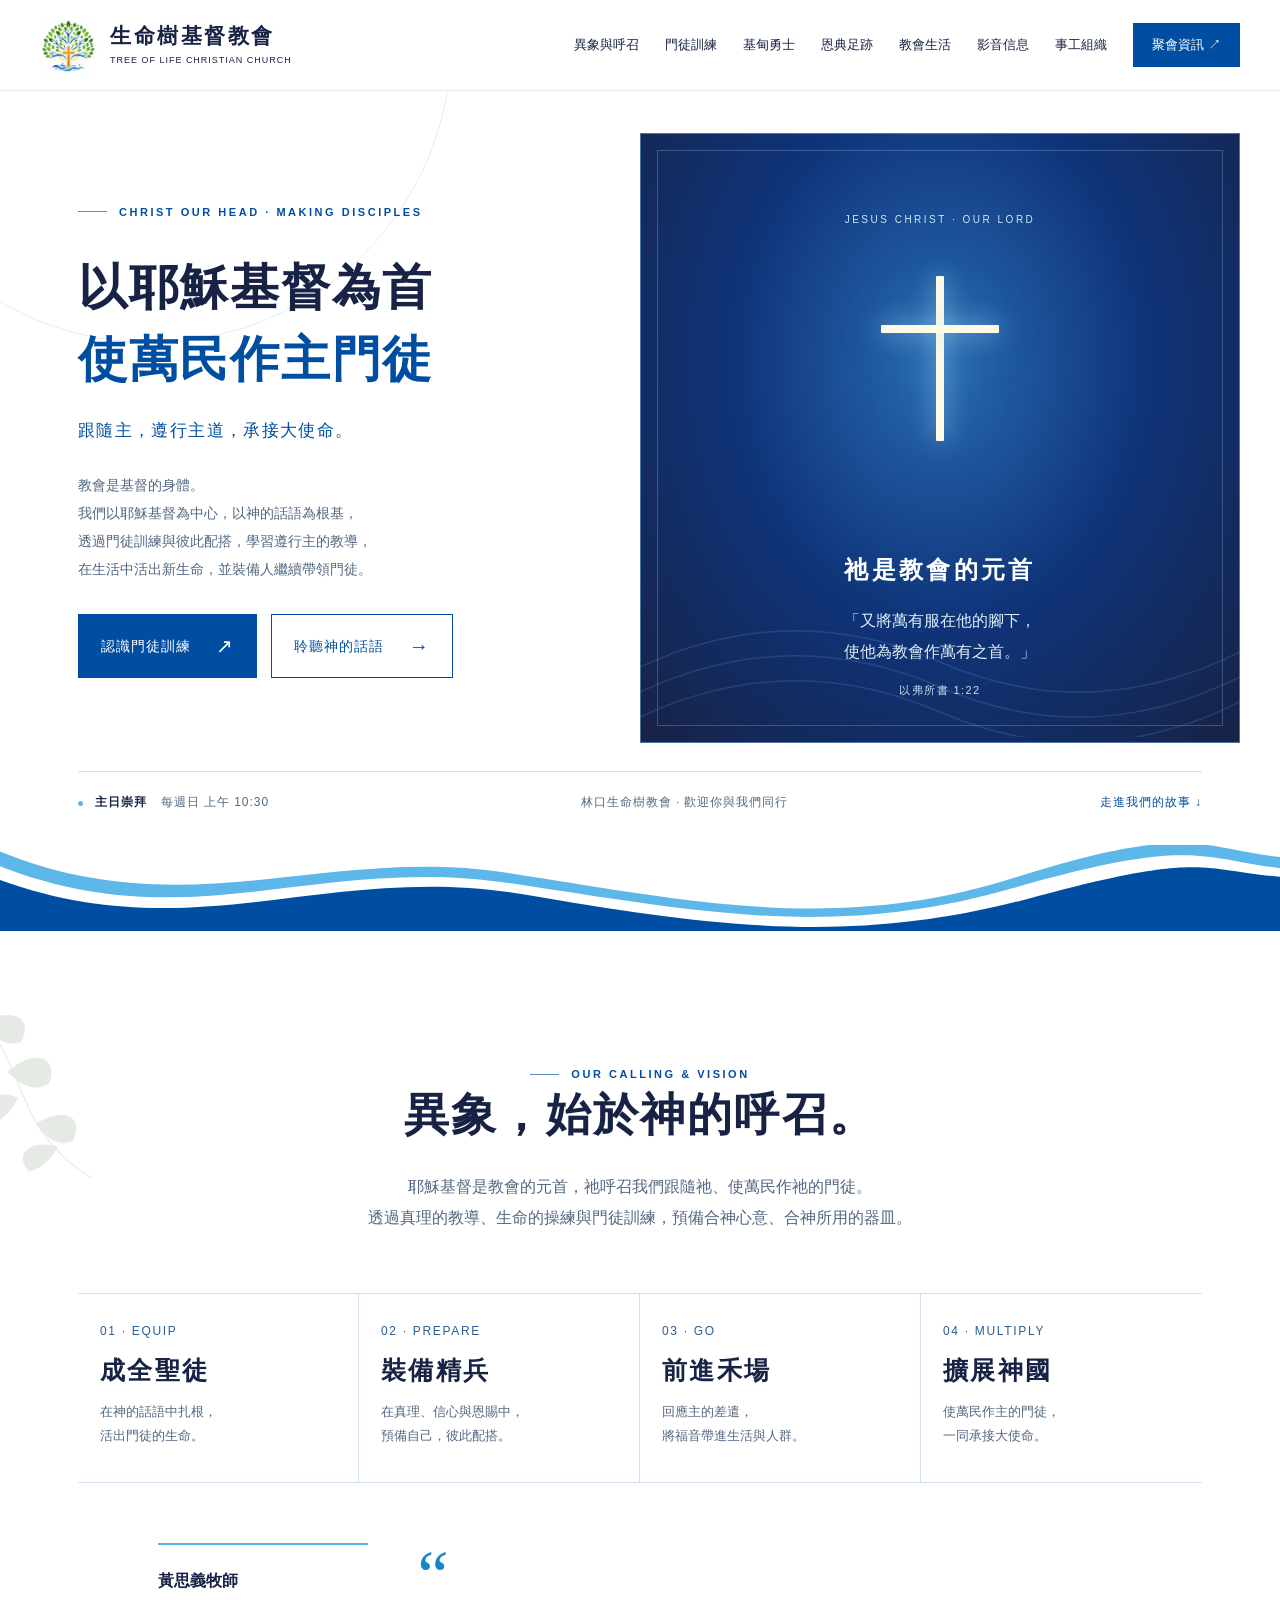
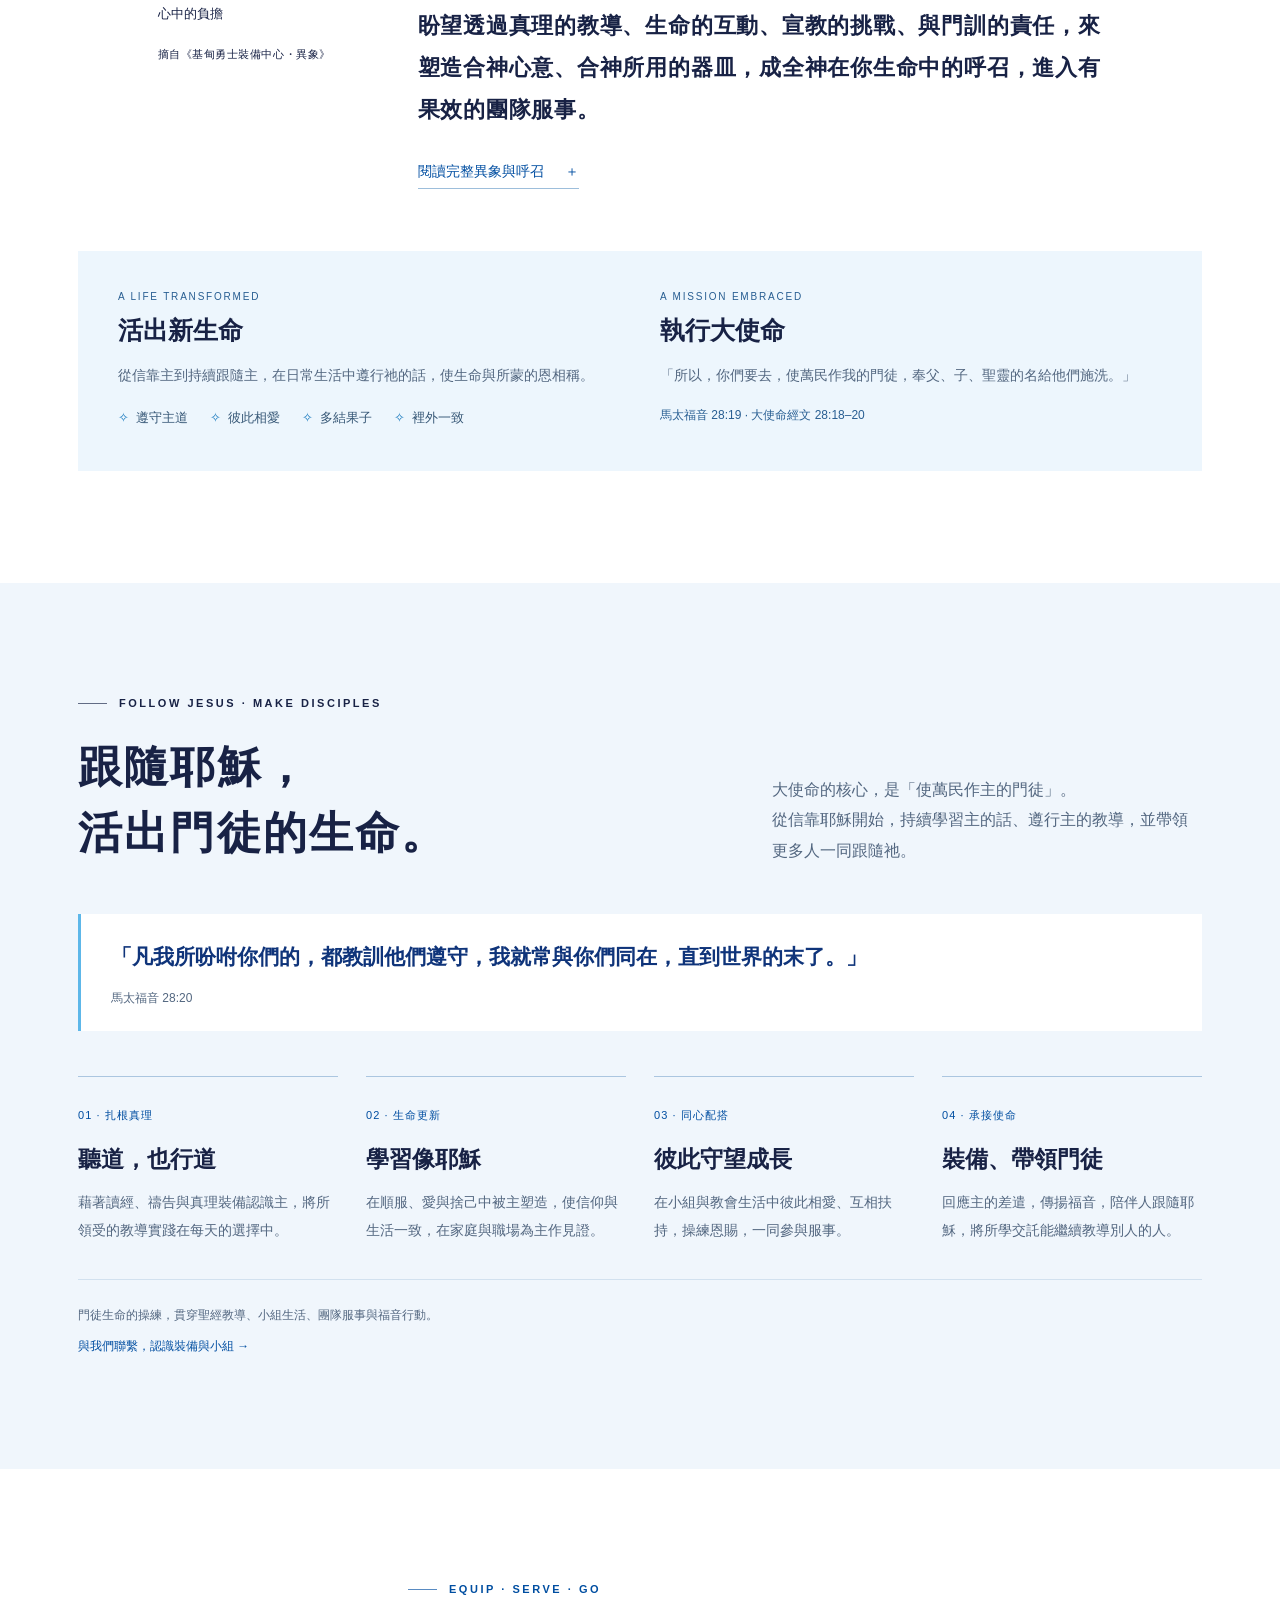
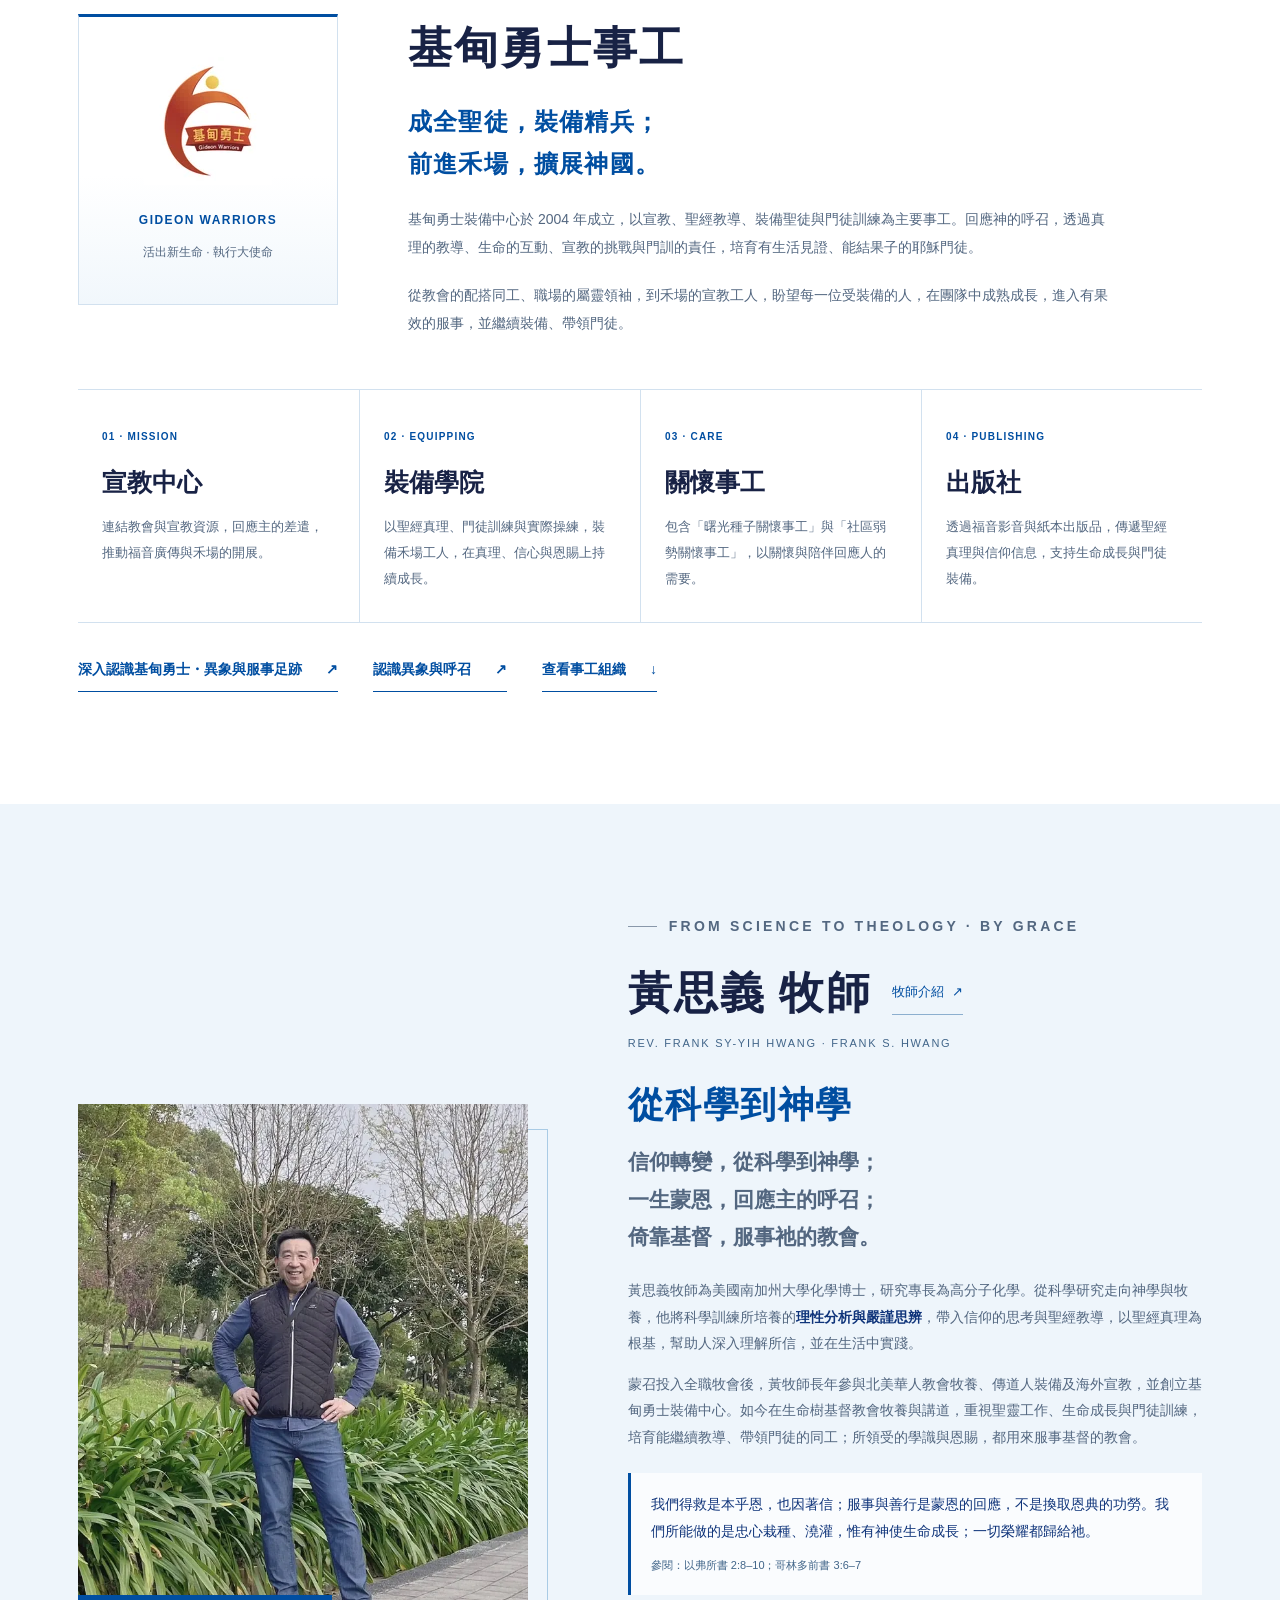
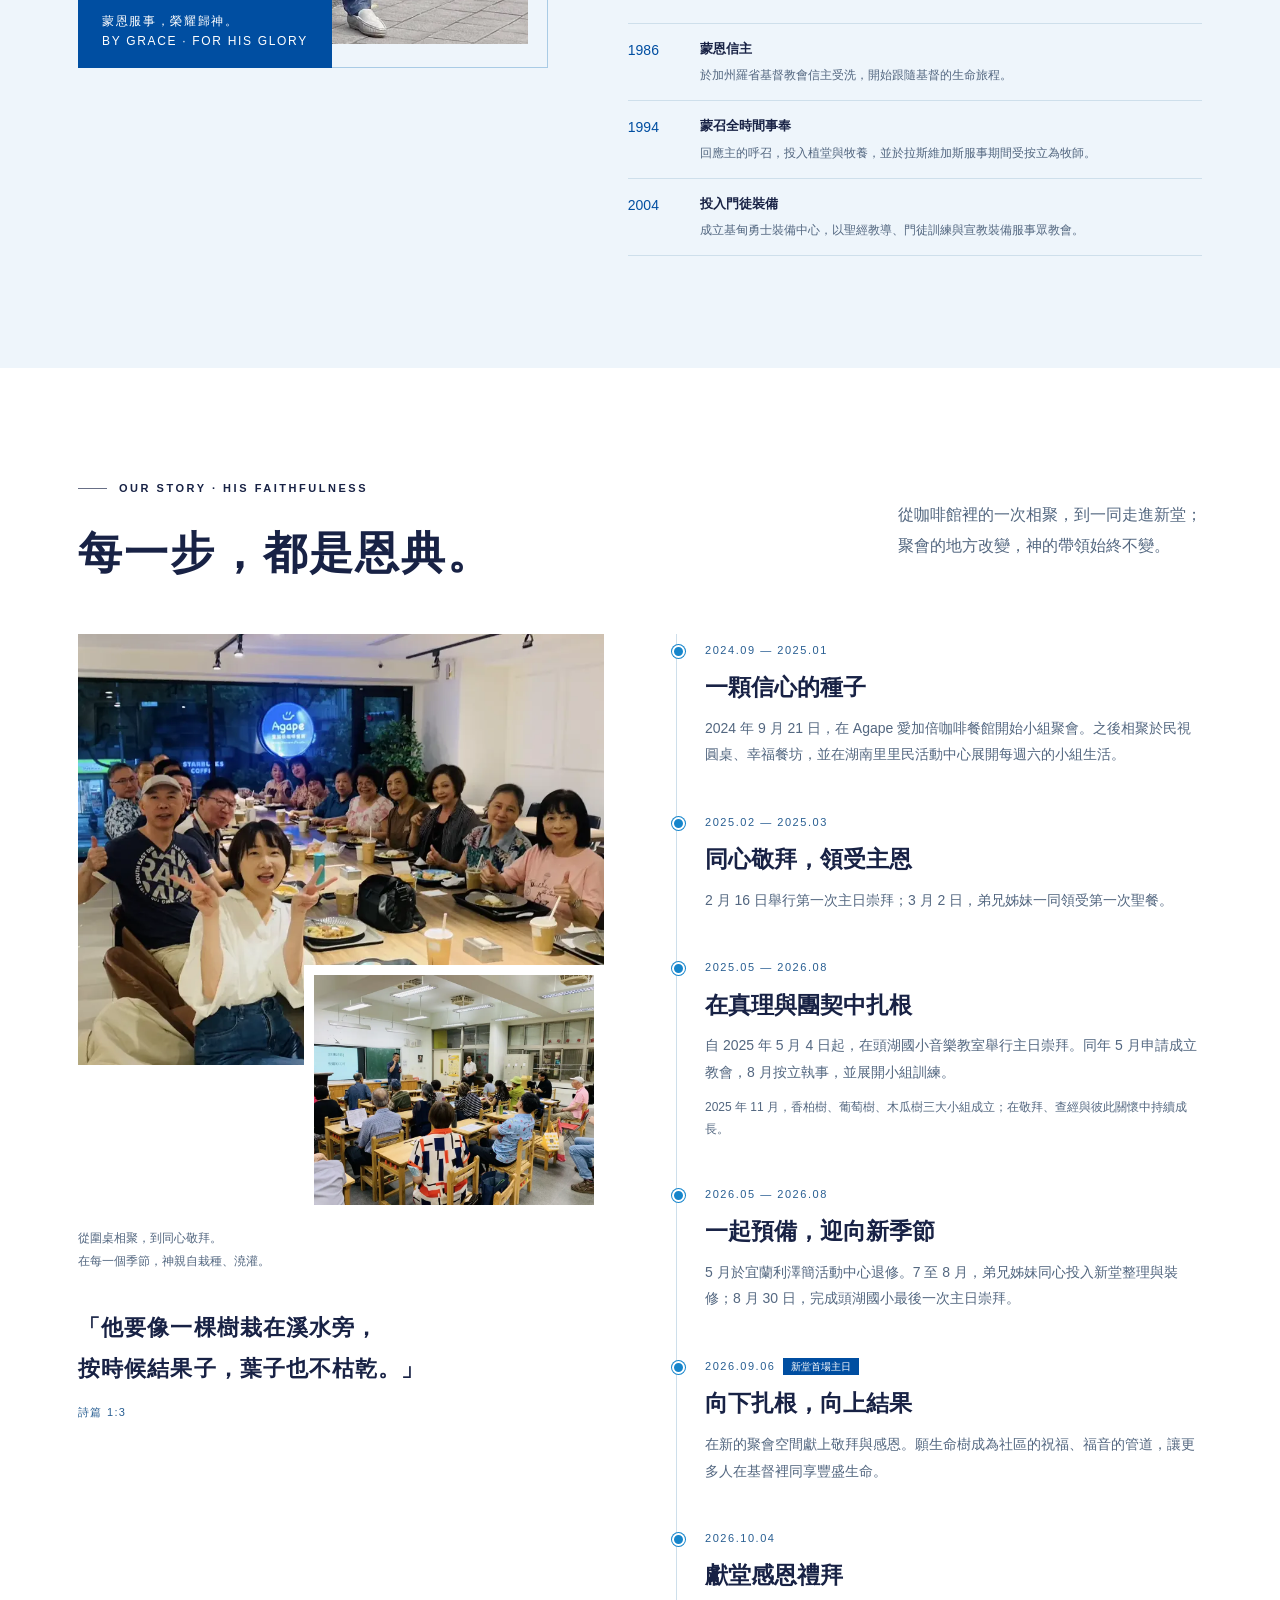
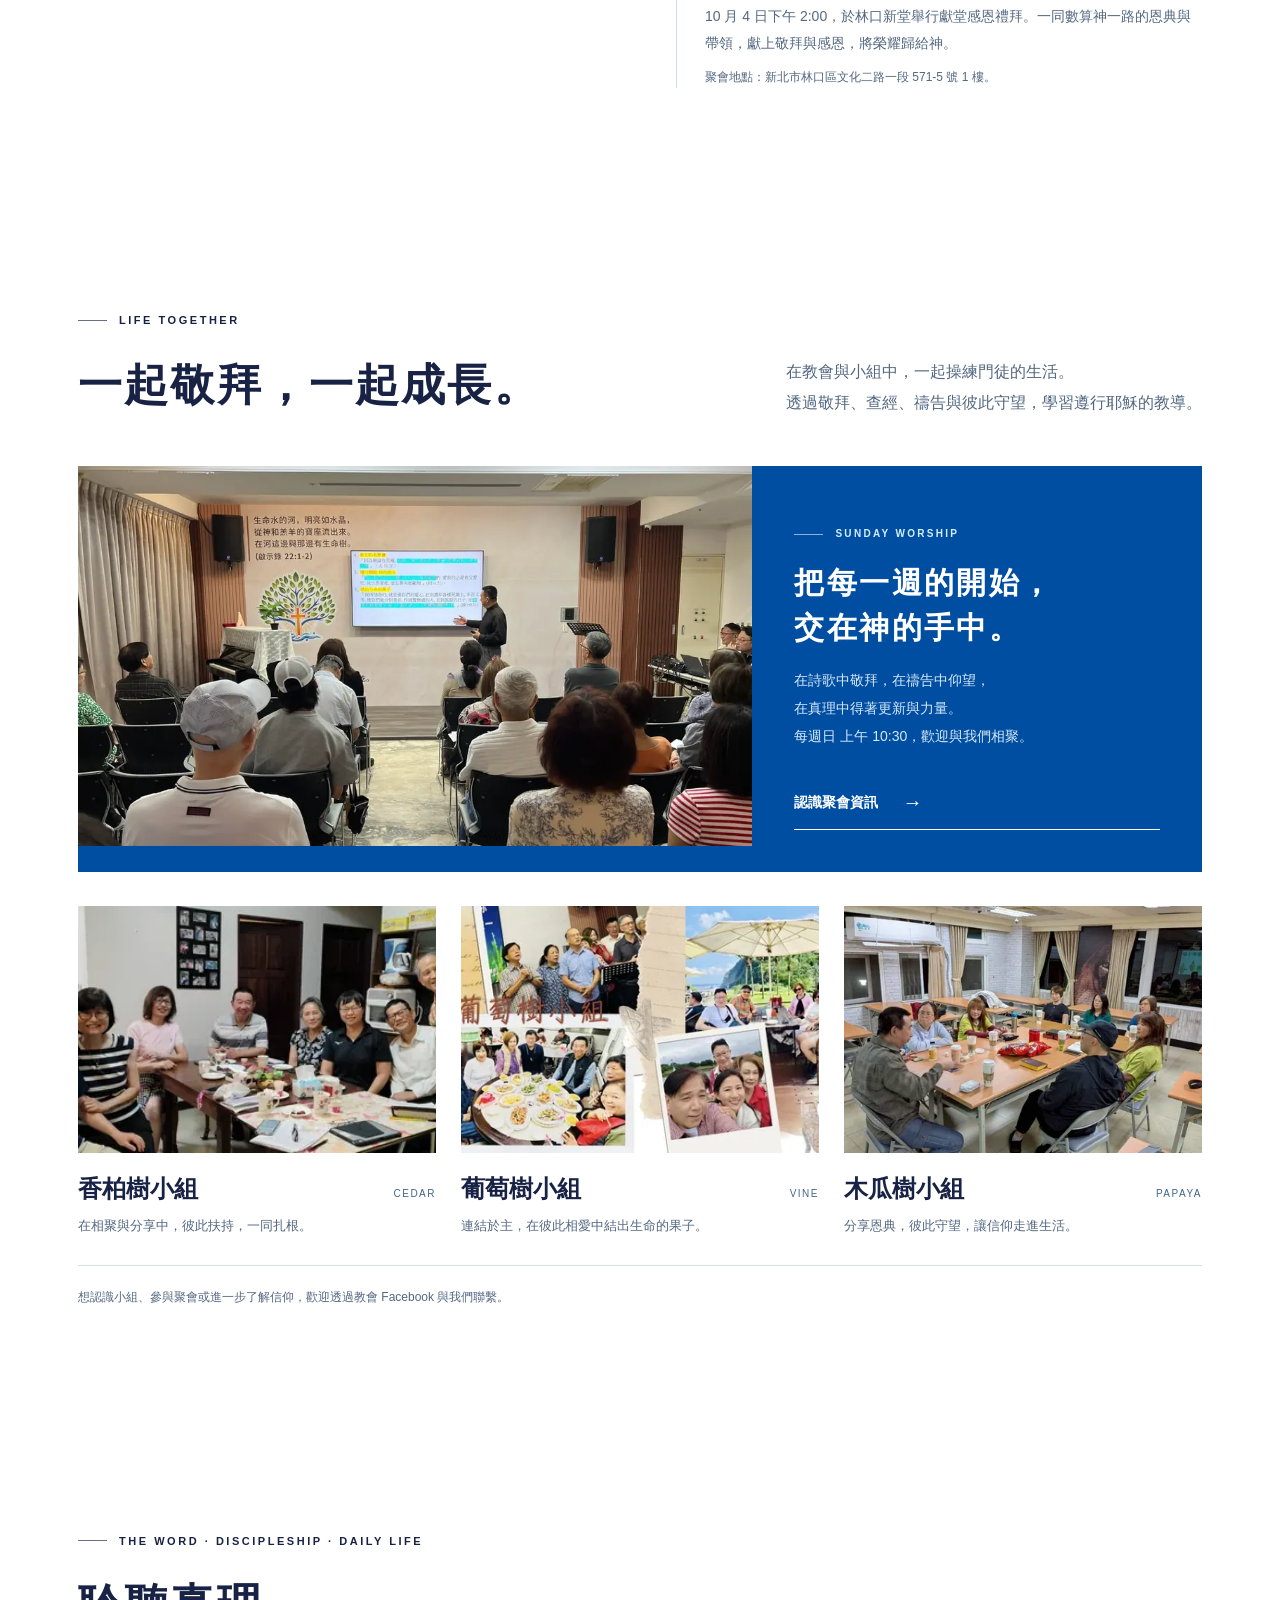
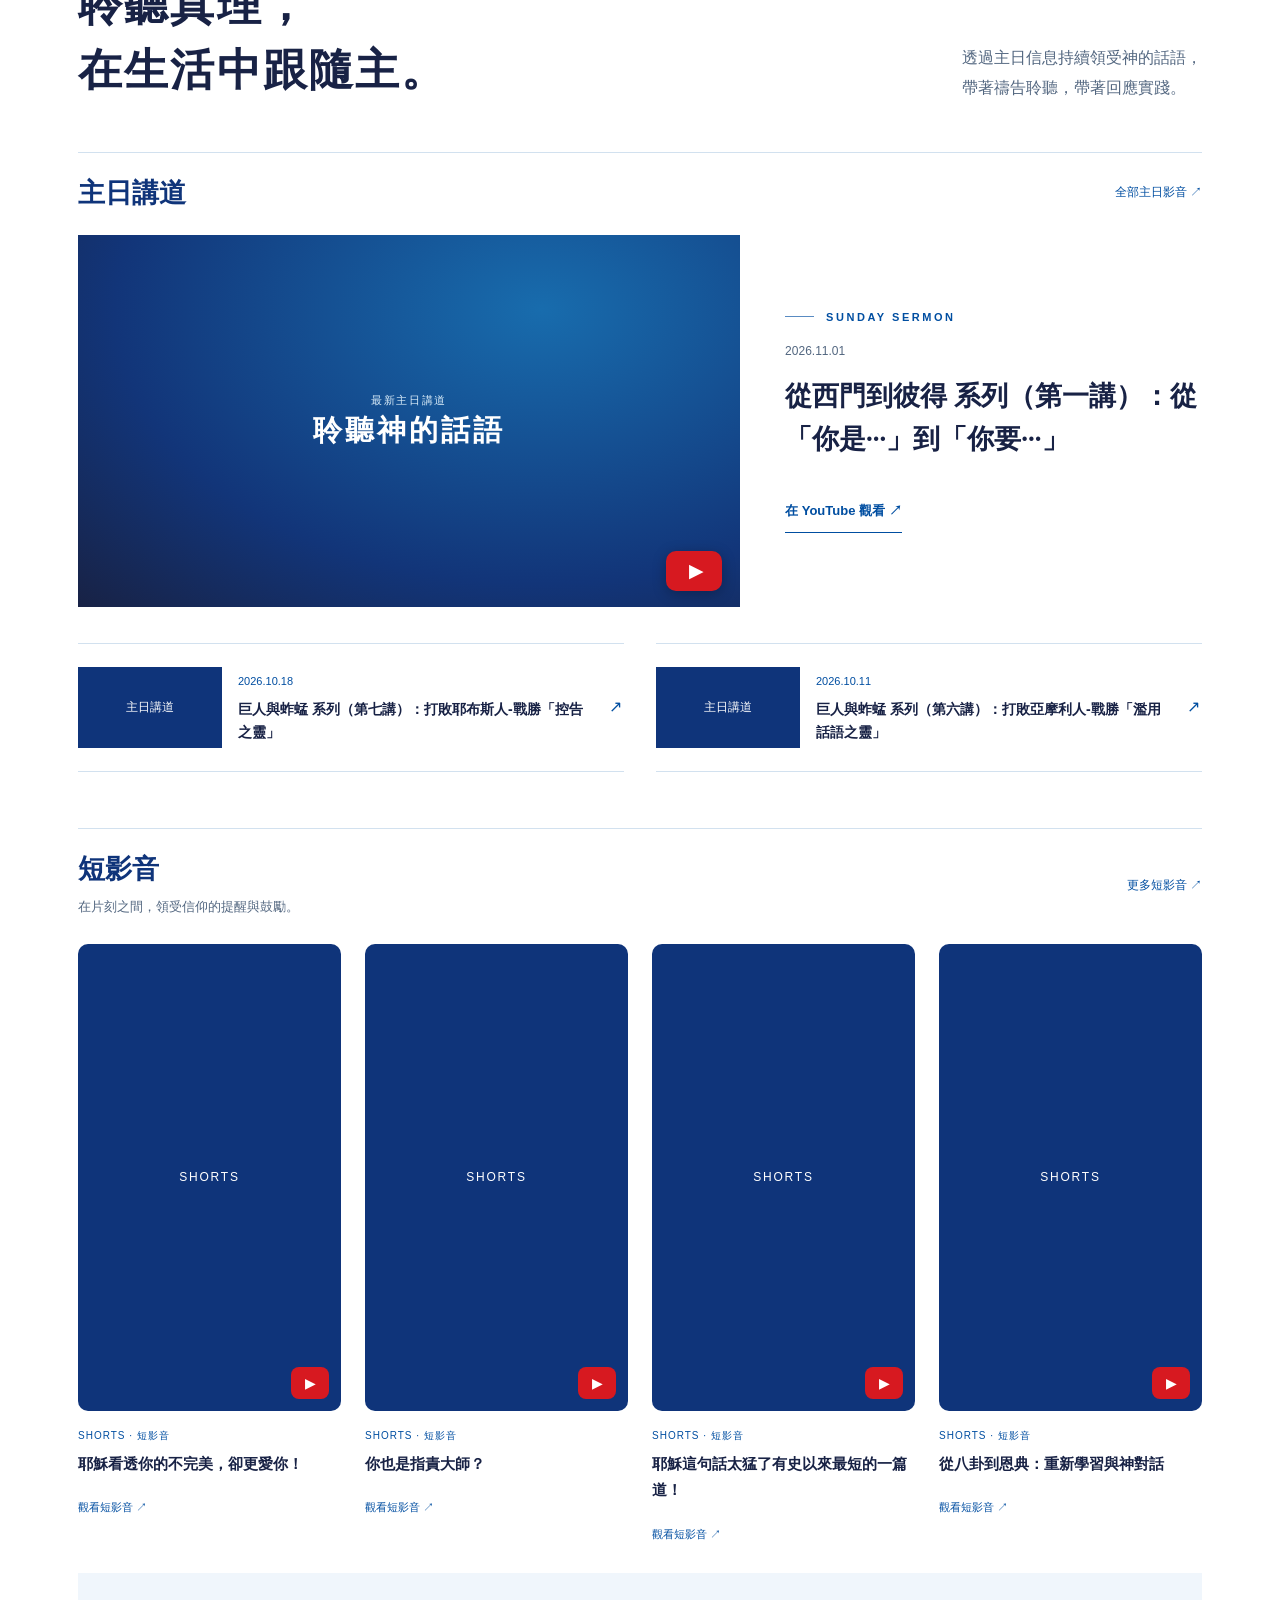
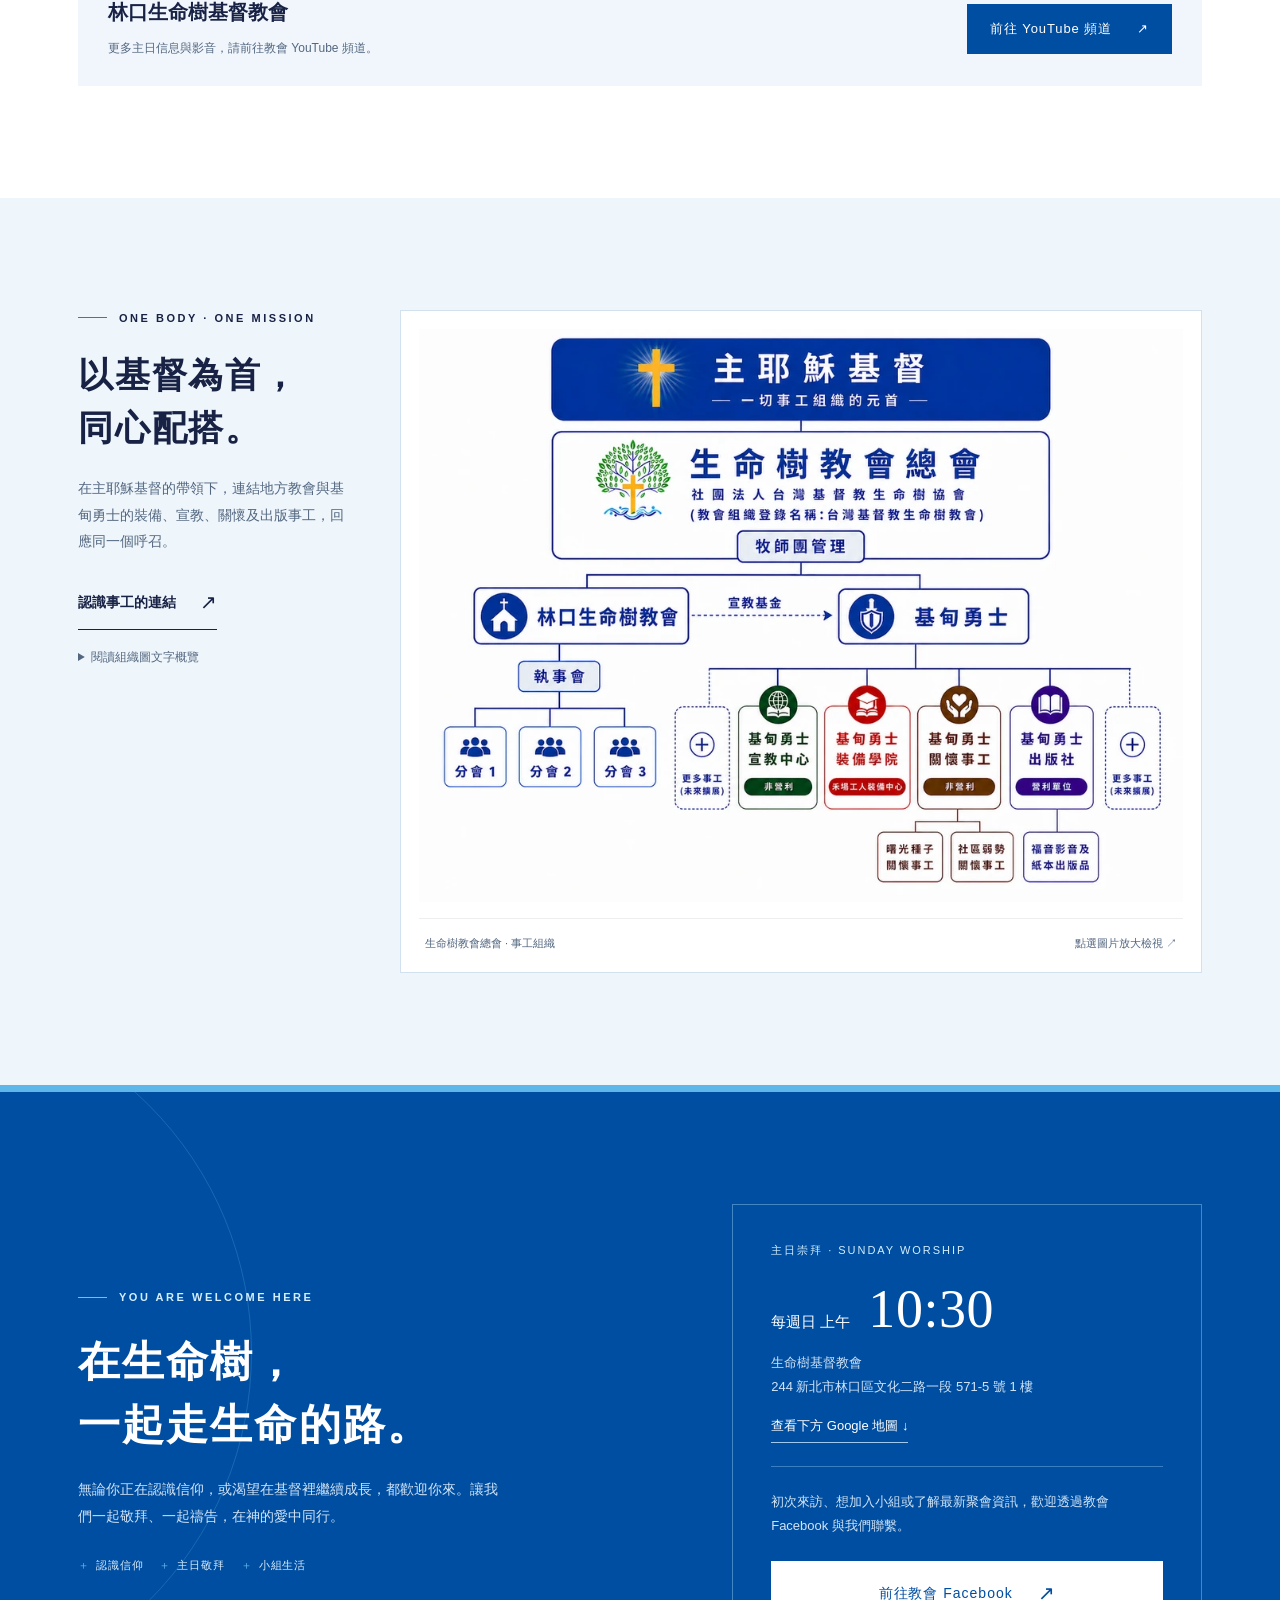
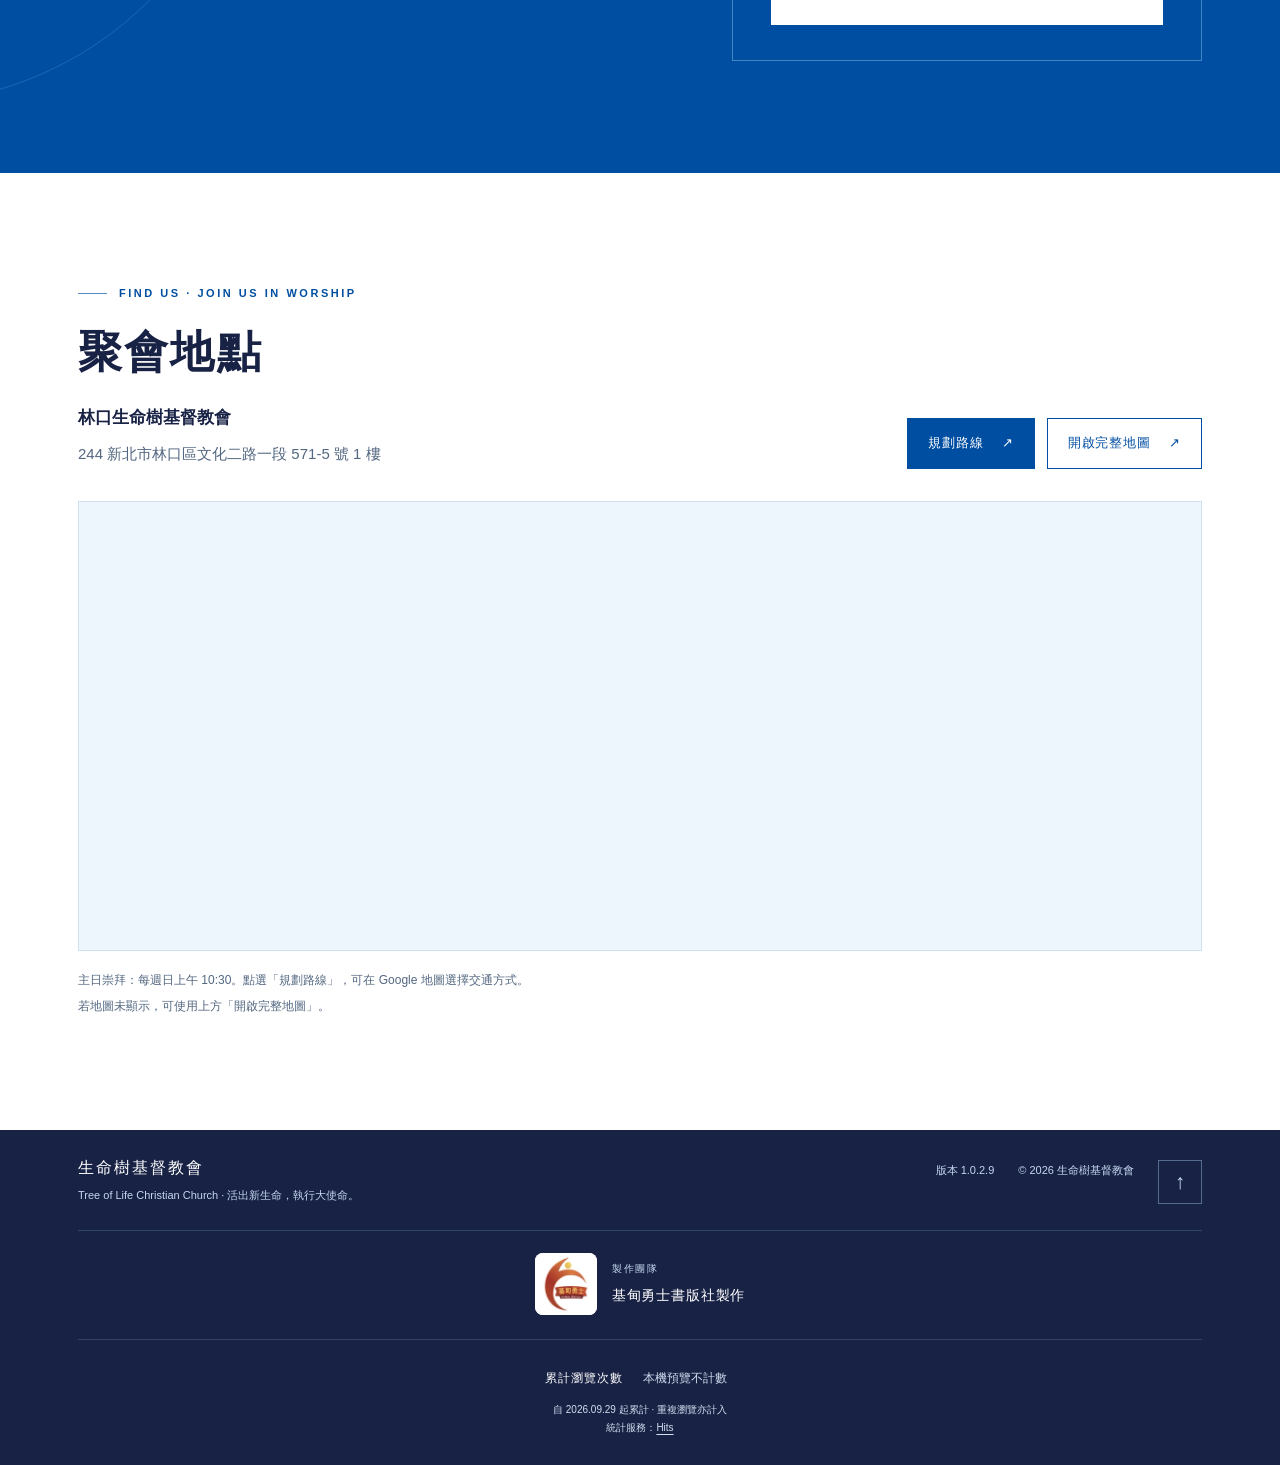
==== commit 439d1197: "Release 1.0.2.9: 移除已刪除的重複短影音，保留原始影片" ====
--- a/index.html
+++ b/index.html
@@ -10,7 +10,7 @@
 <meta property="og:type" content="website">
 <meta property="og:locale" content="zh_TW">
 <title>生命樹基督教會｜以基督為首，裝備門徒，承接大使命</title>
-<meta name="version" content="1.0.2.8">
+<meta name="version" content="1.0.2.9">
 <link rel="icon" href="assets/logo.9223cd3e3474.webp" type="image/webp">
 <link rel="stylesheet" href="assets/site.6177385f3d0e.css">
 <script defer src="assets/site.903deae721e8.js"></script>
@@ -88,7 +88,7 @@
  <section class="section media-section" id="media" aria-labelledby="media-title"><div class="wrap">
   <div class="section-intro"><div><p class="eyebrow">THE WORD · DISCIPLESHIP · DAILY LIFE</p><h2 id="media-title">聆聽真理，<br>在生活中跟隨主。</h2></div><p class="lead">透過主日信息持續領受神的話語，<br>帶著禱告聆聽，帶著回應實踐。</p></div>
   <div class="media-category"><h3 id="sermons-title">主日講道</h3><a href="https://www.youtube.com/channel/UCIW4mrTi0dkILHCV9W27sPg/videos" target="_blank" rel="noopener noreferrer">全部主日影音 ↗</a></div>
-<div class="media-feature" aria-labelledby="sermons-title"><div class="video-stage"><a class="video-load" href="https://www.youtube.com/watch?v=rkmKVfRDvQQ" target="_blank" rel="noopener noreferrer" aria-label="在 YouTube 觀看：生命樹基督教會 2026年11月01日 主日證道黃思義牧師：從西門到彼得 系列（第一講）：從「你是···」到「你要···」"><img class="youtube-thumbnail" src="https://i.ytimg.com/vi/rkmKVfRDvQQ/hqdefault.jpg" width="480" height="360" loading="lazy" decoding="async" fetchpriority="low" alt=""><span class="video-kicker">最新主日講道</span><span class="play-symbol" aria-hidden="true">▶</span><strong>聆聽神的話語</strong></a></div><div class="video-copy"><p class="eyebrow">SUNDAY SERMON</p><p class="video-date"><time datetime="2026-11-01">2026.11.01</time></p><h3>從西門到彼得 系列（第一講）：從「你是···」到「你要···」</h3><a class="text-link" href="https://www.youtube.com/watch?v=rkmKVfRDvQQ" target="_blank" rel="noopener noreferrer">在 YouTube 觀看 ↗</a></div></div><div class="more-messages"><a href="https://www.youtube.com/watch?v=1lv034no8kA" target="_blank" rel="noopener noreferrer"><span class="message-thumb"><span class="thumb-fallback" aria-hidden="true">主日講道</span><img class="youtube-thumbnail" src="https://i.ytimg.com/vi/1lv034no8kA/hqdefault.jpg" width="480" height="360" loading="lazy" decoding="async" fetchpriority="low" alt=""></span><span class="message-copy"><time datetime="2026-10-18">2026.10.18</time><strong>巨人與蚱蜢 系列（第七講）：打敗耶布斯人-戰勝「控告之靈」</strong></span><b aria-hidden="true">↗</b></a><a href="https://www.youtube.com/watch?v=P8jNKypRkiY" target="_blank" rel="noopener noreferrer"><span class="message-thumb"><span class="thumb-fallback" aria-hidden="true">主日講道</span><img class="youtube-thumbnail" src="https://i.ytimg.com/vi/P8jNKypRkiY/hqdefault.jpg" width="480" height="360" loading="lazy" decoding="async" fetchpriority="low" alt=""></span><span class="message-copy"><time datetime="2026-10-11">2026.10.11</time><strong>巨人與蚱蜢 系列（第六講）：打敗亞摩利人-戰勝「濫用話語之靈」</strong></span><b aria-hidden="true">↗</b></a></div><div class="media-category shorts-heading"><div><h3 id="shorts-title">短影音</h3><p>在片刻之間，領受信仰的提醒與鼓勵。</p></div><a href="https://www.youtube.com/channel/UCIW4mrTi0dkILHCV9W27sPg/shorts" target="_blank" rel="noopener noreferrer">更多短影音 ↗</a></div><div class="shorts-grid" aria-labelledby="shorts-title"><a class="short-card" href="https://www.youtube.com/shorts/N1fsrNaKCXE" target="_blank" rel="noopener noreferrer"><span class="short-cover"><span class="short-fallback" aria-hidden="true">SHORTS</span><img class="youtube-thumbnail" src="https://i.ytimg.com/vi/N1fsrNaKCXE/oar3.jpg?sqp=-oaymwEkCJUDENAFSFqQAgHyq4qpAxMIARUAAAAAJQAAyEI9AICiQ3gB&amp;rs=AOn4CLBy4ifGZDxP6nUSOaSpRHc4-5zbeA" width="405" height="720" loading="lazy" decoding="async" fetchpriority="low" alt=""><span class="short-play" aria-hidden="true">▶</span></span><span class="short-label">SHORTS · 短影音</span><h4>耶穌看透你的不完美，卻更愛你！</h4><span class="short-watch">觀看短影音 ↗</span></a><a class="short-card" href="https://www.youtube.com/shorts/EmPV9to0KeE" target="_blank" rel="noopener noreferrer"><span class="short-cover"><span class="short-fallback" aria-hidden="true">SHORTS</span><img class="youtube-thumbnail" src="https://i.ytimg.com/vi/EmPV9to0KeE/oar1.jpg?sqp=-oaymwEkCJUDENAFSFqQAgHyq4qpAxMIARUAAAAAJQAAyEI9AICiQ3gB&amp;rs=AOn4CLCd6qqEaEVozNPNPwDSbsiMFXNqoA" width="405" height="720" loading="lazy" decoding="async" fetchpriority="low" alt=""><span class="short-play" aria-hidden="true">▶</span></span><span class="short-label">SHORTS · 短影音</span><h4>耶穌看透你的不完美，卻更愛你！</h4><span class="short-watch">觀看短影音 ↗</span></a><a class="short-card" href="https://www.youtube.com/shorts/qtrWYF5k0sc" target="_blank" rel="noopener noreferrer"><span class="short-cover"><span class="short-fallback" aria-hidden="true">SHORTS</span><img class="youtube-thumbnail" src="https://i.ytimg.com/vi/qtrWYF5k0sc/oar1.jpg?sqp=-oaymwEkCJUDENAFSFqQAgHyq4qpAxMIARUAAAAAJQAAyEI9AICiQ3gB&amp;rs=AOn4CLClMZaHaRerVufX9RVPGXoe5HpWcg" width="405" height="720" loading="lazy" decoding="async" fetchpriority="low" alt=""><span class="short-play" aria-hidden="true">▶</span></span><span class="short-label">SHORTS · 短影音</span><h4>你也是指責大師？</h4><span class="short-watch">觀看短影音 ↗</span></a><a class="short-card" href="https://www.youtube.com/shorts/_g7TfjMC8PY" target="_blank" rel="noopener noreferrer"><span class="short-cover"><span class="short-fallback" aria-hidden="true">SHORTS</span><img class="youtube-thumbnail" src="https://i.ytimg.com/vi/_g7TfjMC8PY/oar1.jpg?sqp=-oaymwEkCJUDENAFSFqQAgHyq4qpAxMIARUAAAAAJQAAyEI9AICiQ3gB&amp;rs=AOn4CLCsCSjHBcfgxm3JZSwDtsf_2q5yVQ" width="405" height="720" loading="lazy" decoding="async" fetchpriority="low" alt=""><span class="short-play" aria-hidden="true">▶</span></span><span class="short-label">SHORTS · 短影音</span><h4>耶穌這句話太猛了有史以來最短的一篇道！</h4><span class="short-watch">觀看短影音 ↗</span></a></div>
+<div class="media-feature" aria-labelledby="sermons-title"><div class="video-stage"><a class="video-load" href="https://www.youtube.com/watch?v=rkmKVfRDvQQ" target="_blank" rel="noopener noreferrer" aria-label="在 YouTube 觀看：生命樹基督教會 2026年11月01日 主日證道黃思義牧師：從西門到彼得 系列（第一講）：從「你是···」到「你要···」"><img class="youtube-thumbnail" src="https://i.ytimg.com/vi/rkmKVfRDvQQ/hqdefault.jpg" width="480" height="360" loading="lazy" decoding="async" fetchpriority="low" alt=""><span class="video-kicker">最新主日講道</span><span class="play-symbol" aria-hidden="true">▶</span><strong>聆聽神的話語</strong></a></div><div class="video-copy"><p class="eyebrow">SUNDAY SERMON</p><p class="video-date"><time datetime="2026-11-01">2026.11.01</time></p><h3>從西門到彼得 系列（第一講）：從「你是···」到「你要···」</h3><a class="text-link" href="https://www.youtube.com/watch?v=rkmKVfRDvQQ" target="_blank" rel="noopener noreferrer">在 YouTube 觀看 ↗</a></div></div><div class="more-messages"><a href="https://www.youtube.com/watch?v=1lv034no8kA" target="_blank" rel="noopener noreferrer"><span class="message-thumb"><span class="thumb-fallback" aria-hidden="true">主日講道</span><img class="youtube-thumbnail" src="https://i.ytimg.com/vi/1lv034no8kA/hqdefault.jpg" width="480" height="360" loading="lazy" decoding="async" fetchpriority="low" alt=""></span><span class="message-copy"><time datetime="2026-10-18">2026.10.18</time><strong>巨人與蚱蜢 系列（第七講）：打敗耶布斯人-戰勝「控告之靈」</strong></span><b aria-hidden="true">↗</b></a><a href="https://www.youtube.com/watch?v=P8jNKypRkiY" target="_blank" rel="noopener noreferrer"><span class="message-thumb"><span class="thumb-fallback" aria-hidden="true">主日講道</span><img class="youtube-thumbnail" src="https://i.ytimg.com/vi/P8jNKypRkiY/hqdefault.jpg" width="480" height="360" loading="lazy" decoding="async" fetchpriority="low" alt=""></span><span class="message-copy"><time datetime="2026-10-11">2026.10.11</time><strong>巨人與蚱蜢 系列（第六講）：打敗亞摩利人-戰勝「濫用話語之靈」</strong></span><b aria-hidden="true">↗</b></a></div><div class="media-category shorts-heading"><div><h3 id="shorts-title">短影音</h3><p>在片刻之間，領受信仰的提醒與鼓勵。</p></div><a href="https://www.youtube.com/channel/UCIW4mrTi0dkILHCV9W27sPg/shorts" target="_blank" rel="noopener noreferrer">更多短影音 ↗</a></div><div class="shorts-grid" aria-labelledby="shorts-title"><a class="short-card" href="https://www.youtube.com/shorts/EmPV9to0KeE" target="_blank" rel="noopener noreferrer"><span class="short-cover"><span class="short-fallback" aria-hidden="true">SHORTS</span><img class="youtube-thumbnail" src="https://i.ytimg.com/vi/EmPV9to0KeE/oar3.jpg?sqp=-oaymwEkCJUDENAFSFqQAgHyq4qpAxMIARUAAAAAJQAAyEI9AICiQ3gB&amp;rs=AOn4CLC2S3vQjqo1mxCEzctQWiv1vKdBIw" width="405" height="720" loading="lazy" decoding="async" fetchpriority="low" alt=""><span class="short-play" aria-hidden="true">▶</span></span><span class="short-label">SHORTS · 短影音</span><h4>耶穌看透你的不完美，卻更愛你！</h4><span class="short-watch">觀看短影音 ↗</span></a><a class="short-card" href="https://www.youtube.com/shorts/qtrWYF5k0sc" target="_blank" rel="noopener noreferrer"><span class="short-cover"><span class="short-fallback" aria-hidden="true">SHORTS</span><img class="youtube-thumbnail" src="https://i.ytimg.com/vi/qtrWYF5k0sc/oar3.jpg?sqp=-oaymwEkCJUDENAFSFqQAgHyq4qpAxMIARUAAAAAJQAAyEI9AICiQ3gB&amp;rs=AOn4CLClO0f_OG_jg7qT0GRMhHfHH_gi5Q" width="405" height="720" loading="lazy" decoding="async" fetchpriority="low" alt=""><span class="short-play" aria-hidden="true">▶</span></span><span class="short-label">SHORTS · 短影音</span><h4>你也是指責大師？</h4><span class="short-watch">觀看短影音 ↗</span></a><a class="short-card" href="https://www.youtube.com/shorts/_g7TfjMC8PY" target="_blank" rel="noopener noreferrer"><span class="short-cover"><span class="short-fallback" aria-hidden="true">SHORTS</span><img class="youtube-thumbnail" src="https://i.ytimg.com/vi/_g7TfjMC8PY/oar1.jpg?sqp=-oaymwEkCJUDENAFSFqQAgHyq4qpAxMIARUAAAAAJQAAyEI9AICiQ3gB&amp;rs=AOn4CLCsCSjHBcfgxm3JZSwDtsf_2q5yVQ" width="405" height="720" loading="lazy" decoding="async" fetchpriority="low" alt=""><span class="short-play" aria-hidden="true">▶</span></span><span class="short-label">SHORTS · 短影音</span><h4>耶穌這句話太猛了有史以來最短的一篇道！</h4><span class="short-watch">觀看短影音 ↗</span></a><a class="short-card" href="https://www.youtube.com/shorts/zjjFEYzoLYM" target="_blank" rel="noopener noreferrer"><span class="short-cover"><span class="short-fallback" aria-hidden="true">SHORTS</span><img class="youtube-thumbnail" src="https://i.ytimg.com/vi/zjjFEYzoLYM/oar2.jpg?sqp=-oaymwEkCJUDENAFSFqQAgHyq4qpAxMIARUAAAAAJQAAyEI9AICiQ3gB&amp;rs=AOn4CLDr4yX4k5-Lrb12ljQSt1qqvPrBYA" width="405" height="720" loading="lazy" decoding="async" fetchpriority="low" alt=""><span class="short-play" aria-hidden="true">▶</span></span><span class="short-label">SHORTS · 短影音</span><h4>從八卦到恩典：重新學習與神對話</h4><span class="short-watch">觀看短影音 ↗</span></a></div>
   <div class="youtube-channel"><div><strong>林口生命樹基督教會</strong><p>更多主日信息與影音，請前往教會 YouTube 頻道。</p></div><a class="btn btn-primary" href="https://www.youtube.com/@%E6%9E%97%E5%8F%A3%E7%94%9F%E5%91%BD%E6%A8%B9%E5%9F%BA%E7%9D%A3%E6%95%99%E6%9C%83" target="_blank" rel="noopener noreferrer">前往 YouTube 頻道 <span aria-hidden="true">↗</span></a></div>
  </div></section>
 
@@ -104,7 +104,7 @@
  </div></section>
 
 </main>
-<footer class="footer"><div class="wrap footer-inner"><div><strong>生命樹基督教會</strong><span>Tree of Life Christian Church · 活出新生命，執行大使命。</span></div><div class="footer-links"><span class="site-version">版本 1.0.2.8</span><span>© <span id="year">2026</span> 生命樹基督教會</span><a href="#home" class="backtop" aria-label="回到頁首">↑</a></div></div><div class="wrap"><div class="production-credit" aria-label="製作團隊"><img src="assets/publisher-logo.13ce095ea7af.webp" width="62" height="62" loading="lazy" decoding="async" fetchpriority="low" alt="基甸勇士 Gideon Warriors logo"><div><small>製作團隊</small><p>基甸勇士書版社製作</p></div></div></div><div class="wrap"><div class="site-counter" id="visitor-count" aria-label="網站瀏覽統計"><div class="site-counter-line"><span class="site-counter-label">累計瀏覽次數</span><span class="site-counter-value" aria-live="polite"><img id="visitor-badge" height="24" decoding="async" fetchpriority="low" referrerpolicy="no-referrer" alt="本站累計瀏覽次數，由 Hits 統計" hidden><span id="visitor-status">讀取中…</span></span></div><p class="site-counter-note">自 2026.09.29 起累計 · 重複瀏覽亦計入<br>統計服務：<a href="https://hits.sh/gideonwarriors.github.io/treeoflife/" target="_blank" rel="noopener noreferrer">Hits</a></p><noscript><p class="site-counter-note">啟用 JavaScript 後可顯示瀏覽統計。</p></noscript></div></div></footer>
+<footer class="footer"><div class="wrap footer-inner"><div><strong>生命樹基督教會</strong><span>Tree of Life Christian Church · 活出新生命，執行大使命。</span></div><div class="footer-links"><span class="site-version">版本 1.0.2.9</span><span>© <span id="year">2026</span> 生命樹基督教會</span><a href="#home" class="backtop" aria-label="回到頁首">↑</a></div></div><div class="wrap"><div class="production-credit" aria-label="製作團隊"><img src="assets/publisher-logo.13ce095ea7af.webp" width="62" height="62" loading="lazy" decoding="async" fetchpriority="low" alt="基甸勇士 Gideon Warriors logo"><div><small>製作團隊</small><p>基甸勇士書版社製作</p></div></div></div><div class="wrap"><div class="site-counter" id="visitor-count" aria-label="網站瀏覽統計"><div class="site-counter-line"><span class="site-counter-label">累計瀏覽次數</span><span class="site-counter-value" aria-live="polite"><img id="visitor-badge" height="24" decoding="async" fetchpriority="low" referrerpolicy="no-referrer" alt="本站累計瀏覽次數，由 Hits 統計" hidden><span id="visitor-status">讀取中…</span></span></div><p class="site-counter-note">自 2026.09.29 起累計 · 重複瀏覽亦計入<br>統計服務：<a href="https://hits.sh/gideonwarriors.github.io/treeoflife/" target="_blank" rel="noopener noreferrer">Hits</a></p><noscript><p class="site-counter-note">啟用 JavaScript 後可顯示瀏覽統計。</p></noscript></div></div></footer>
 <dialog class="org-dialog" aria-labelledby="dialog-title"><div class="dialog-bar"><strong id="dialog-title">生命樹教會總會組織圖</strong><div class="zoom-controls"><button type="button" id="zoom-button" aria-pressed="false">放大</button><button type="button" id="close-dialog" aria-label="關閉組織圖">關閉 ×</button></div></div><div class="org-image-scroll"><img id="dialog-image" alt="生命樹教會總會組織圖完整檢視"></div><p class="dialog-hint">放大後可橫向及上下捲動；按 Esc 鍵或「關閉」返回網頁。</p></dialog>
 
 </body>
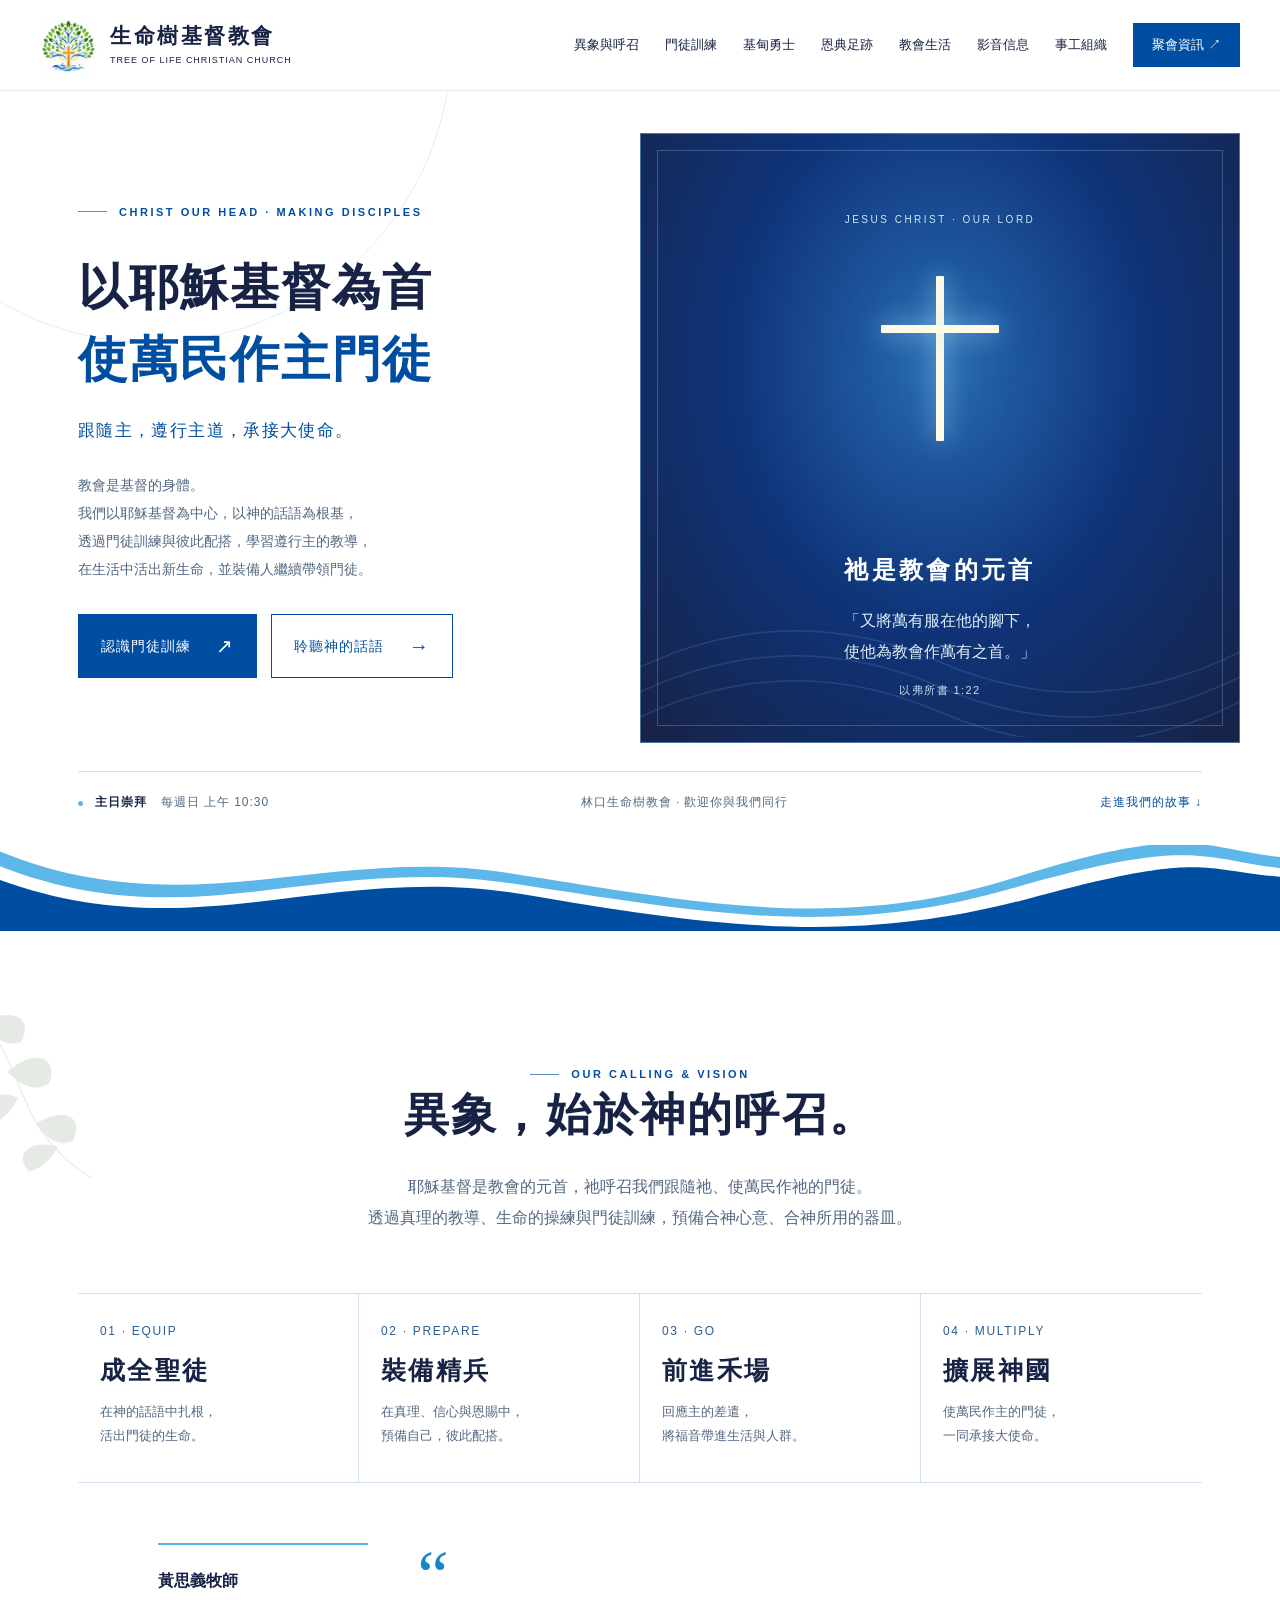
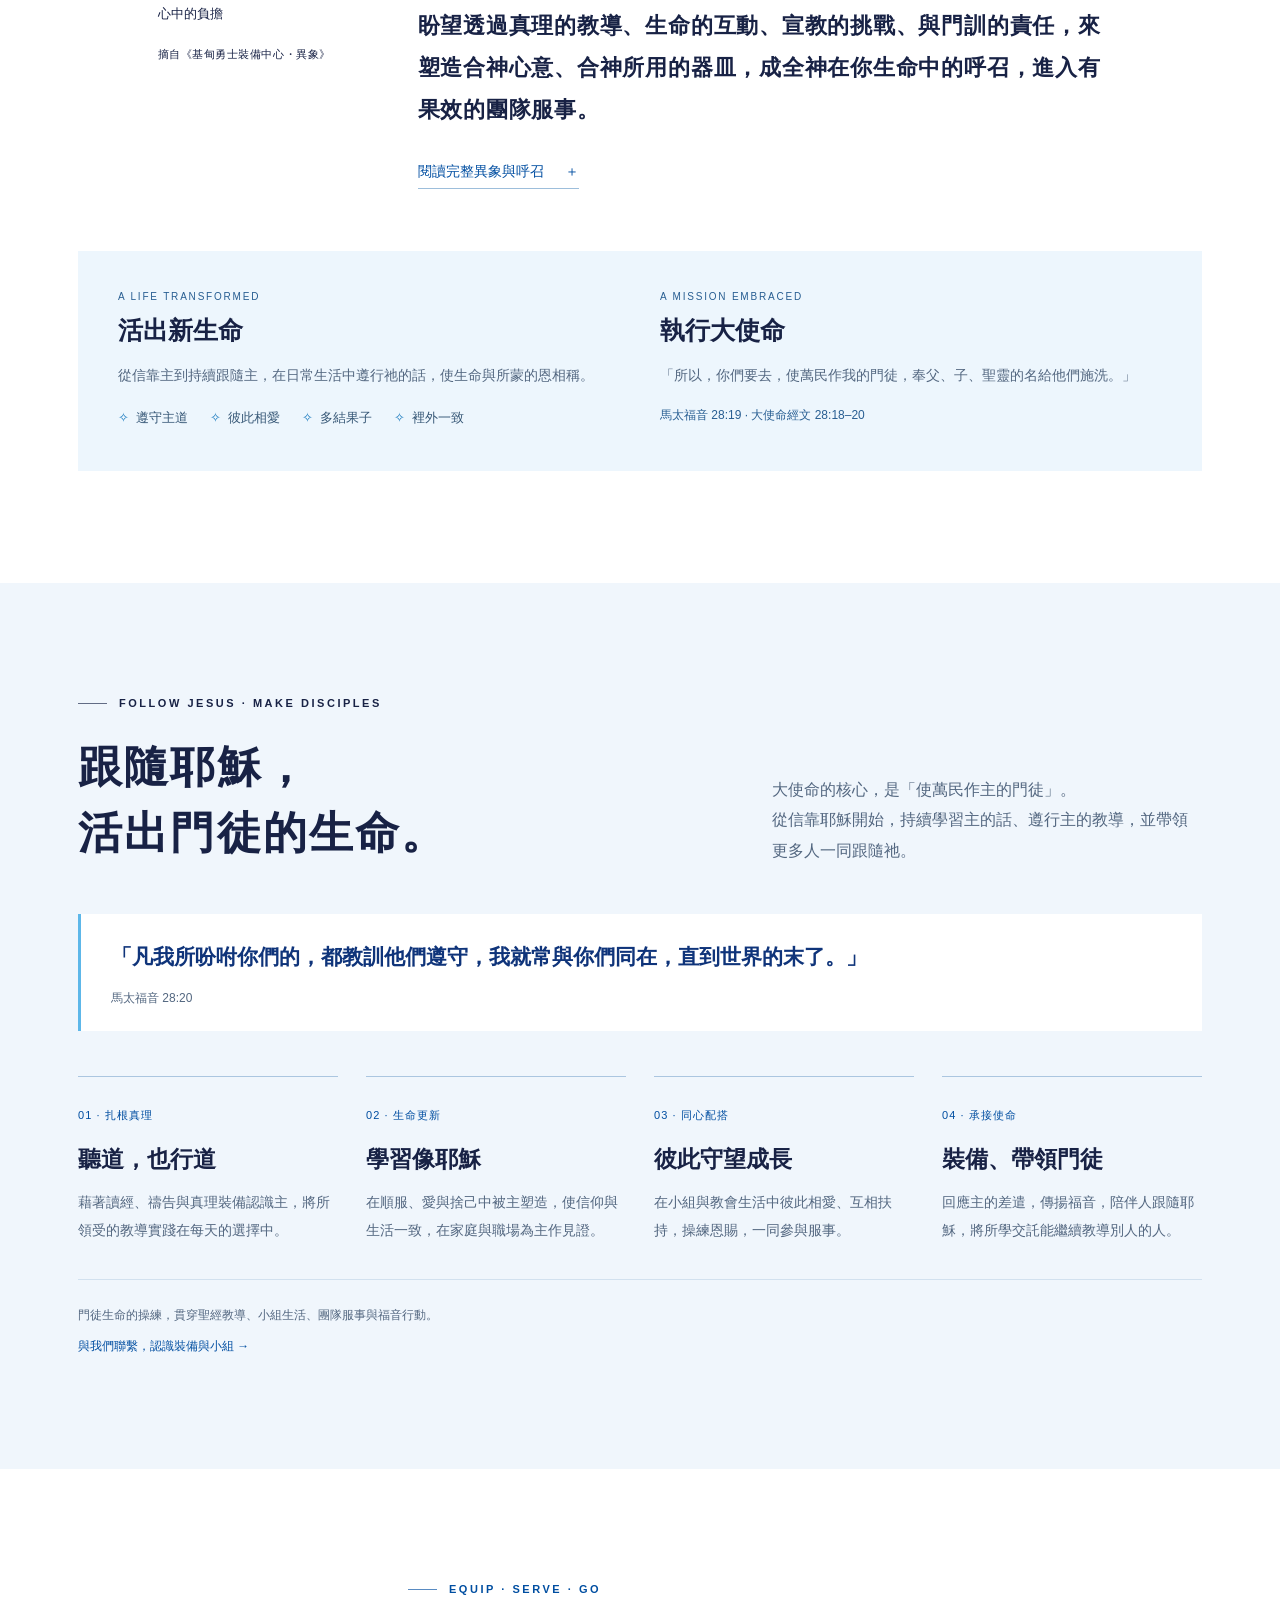
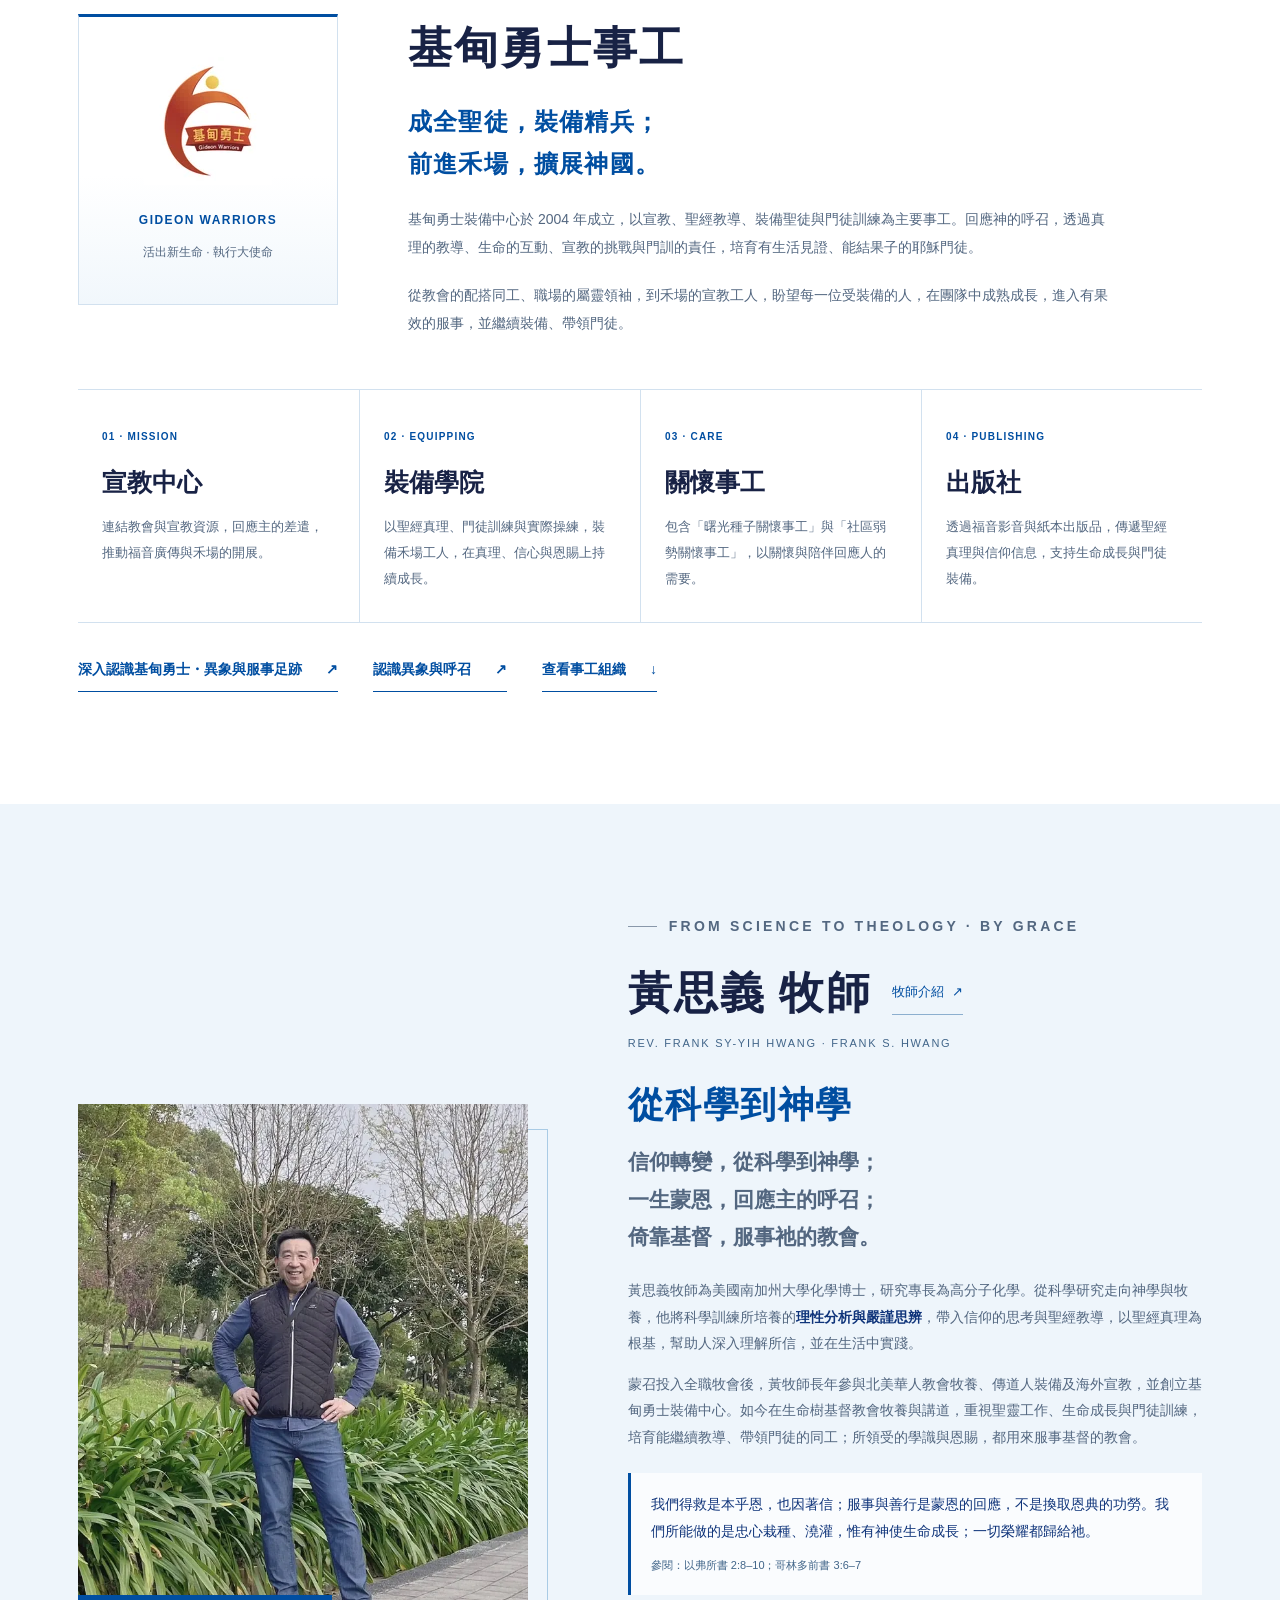
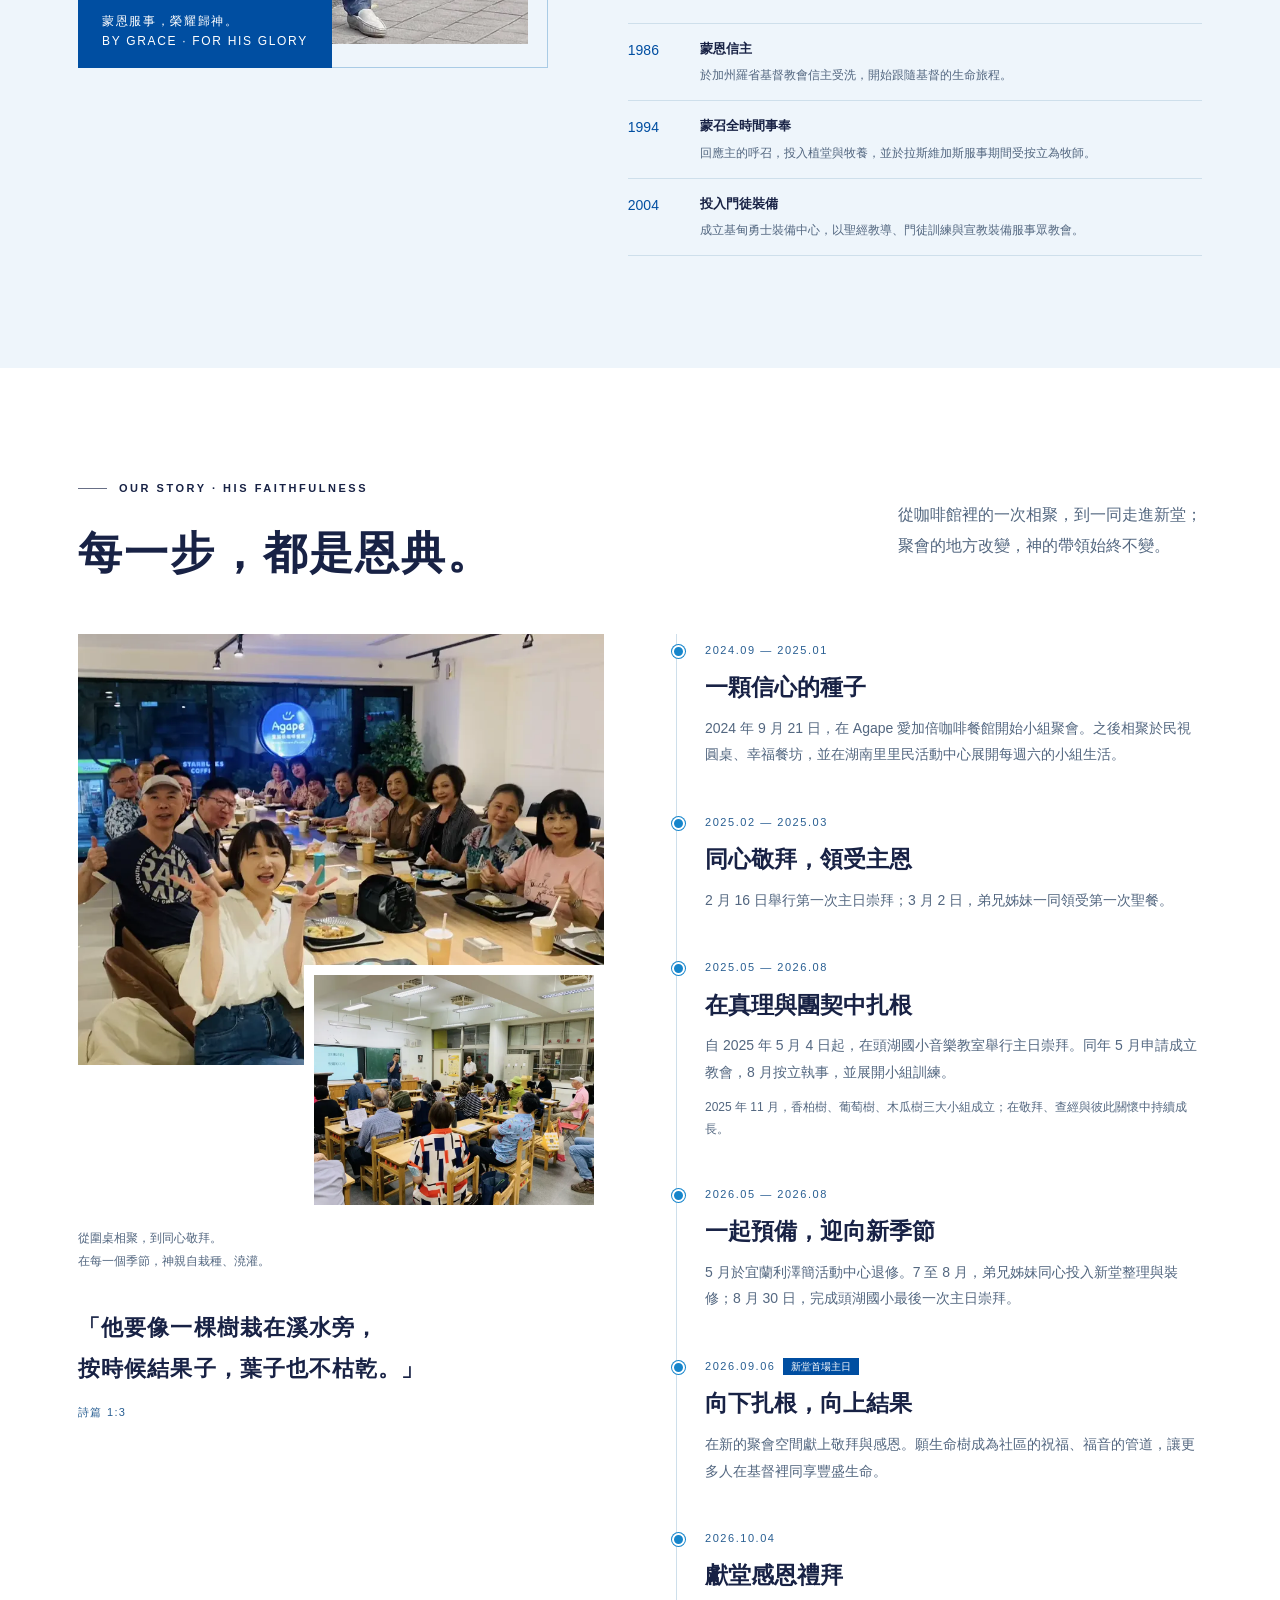
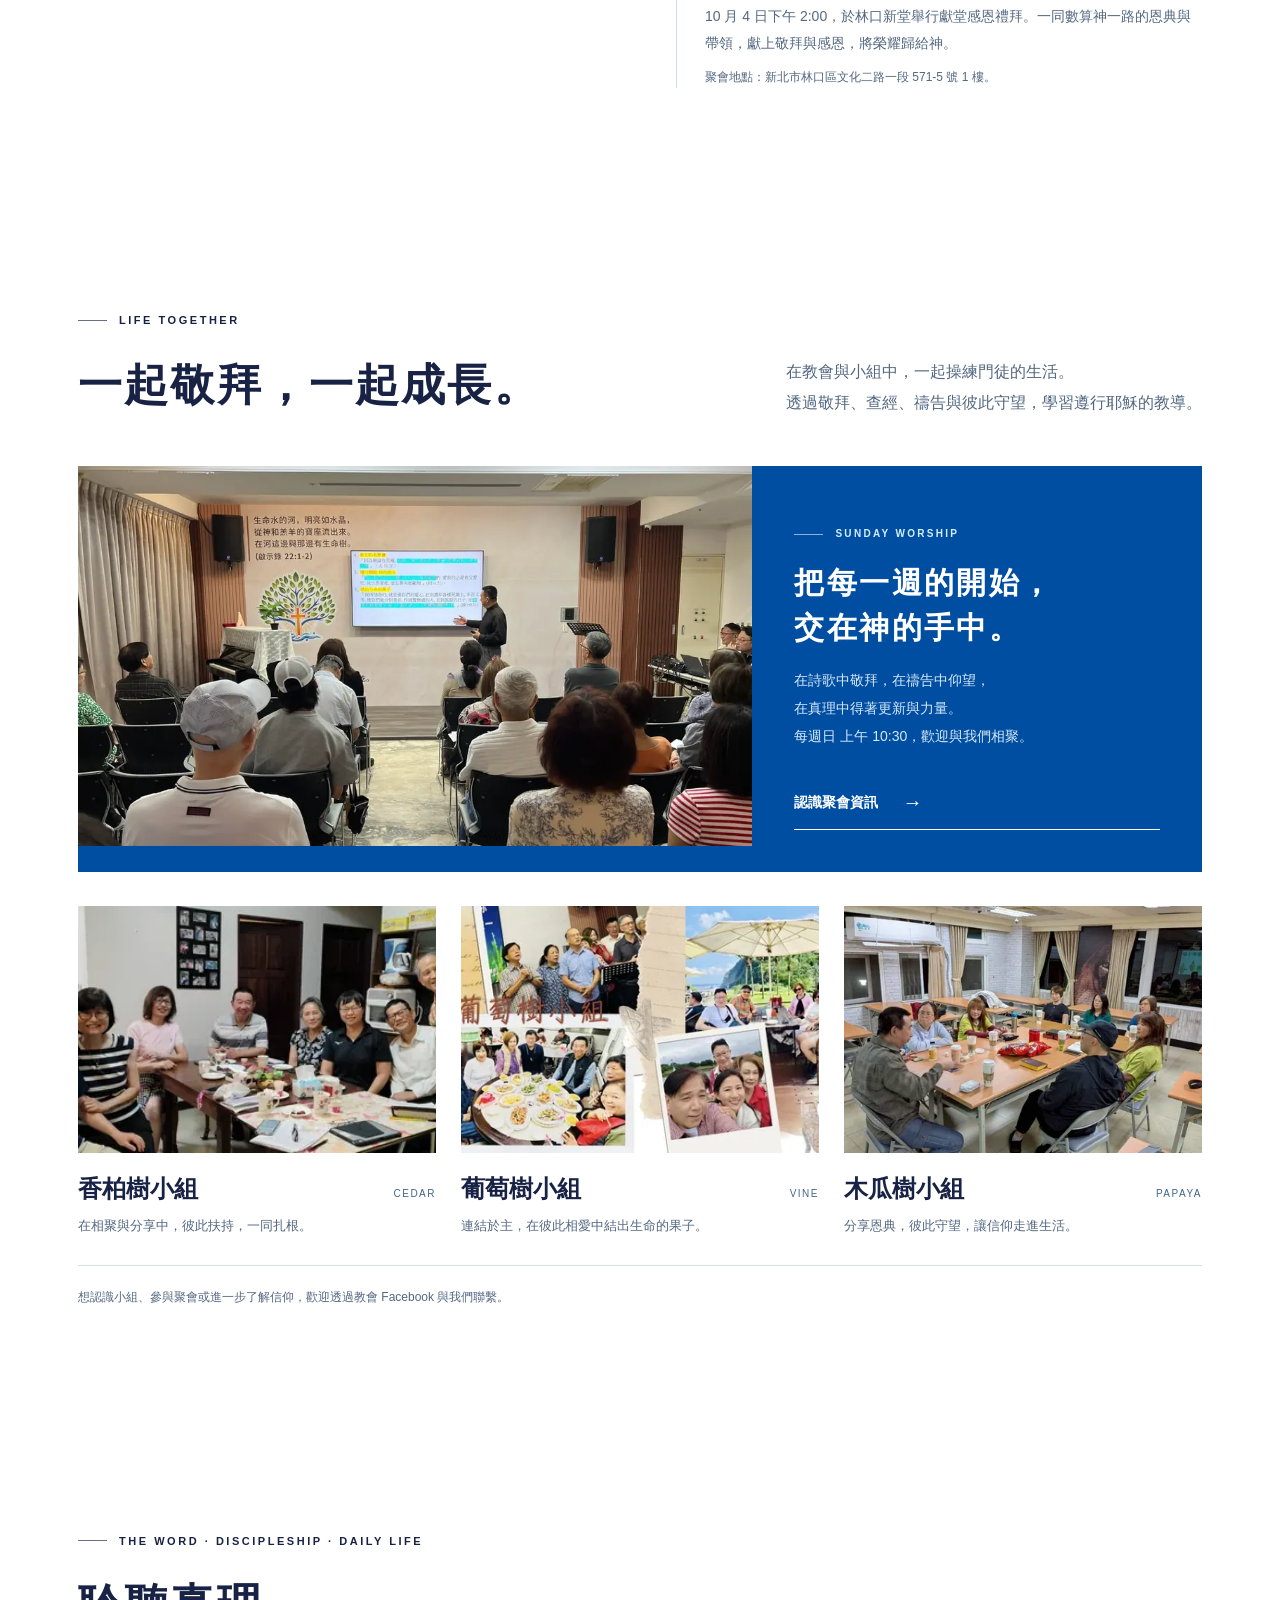
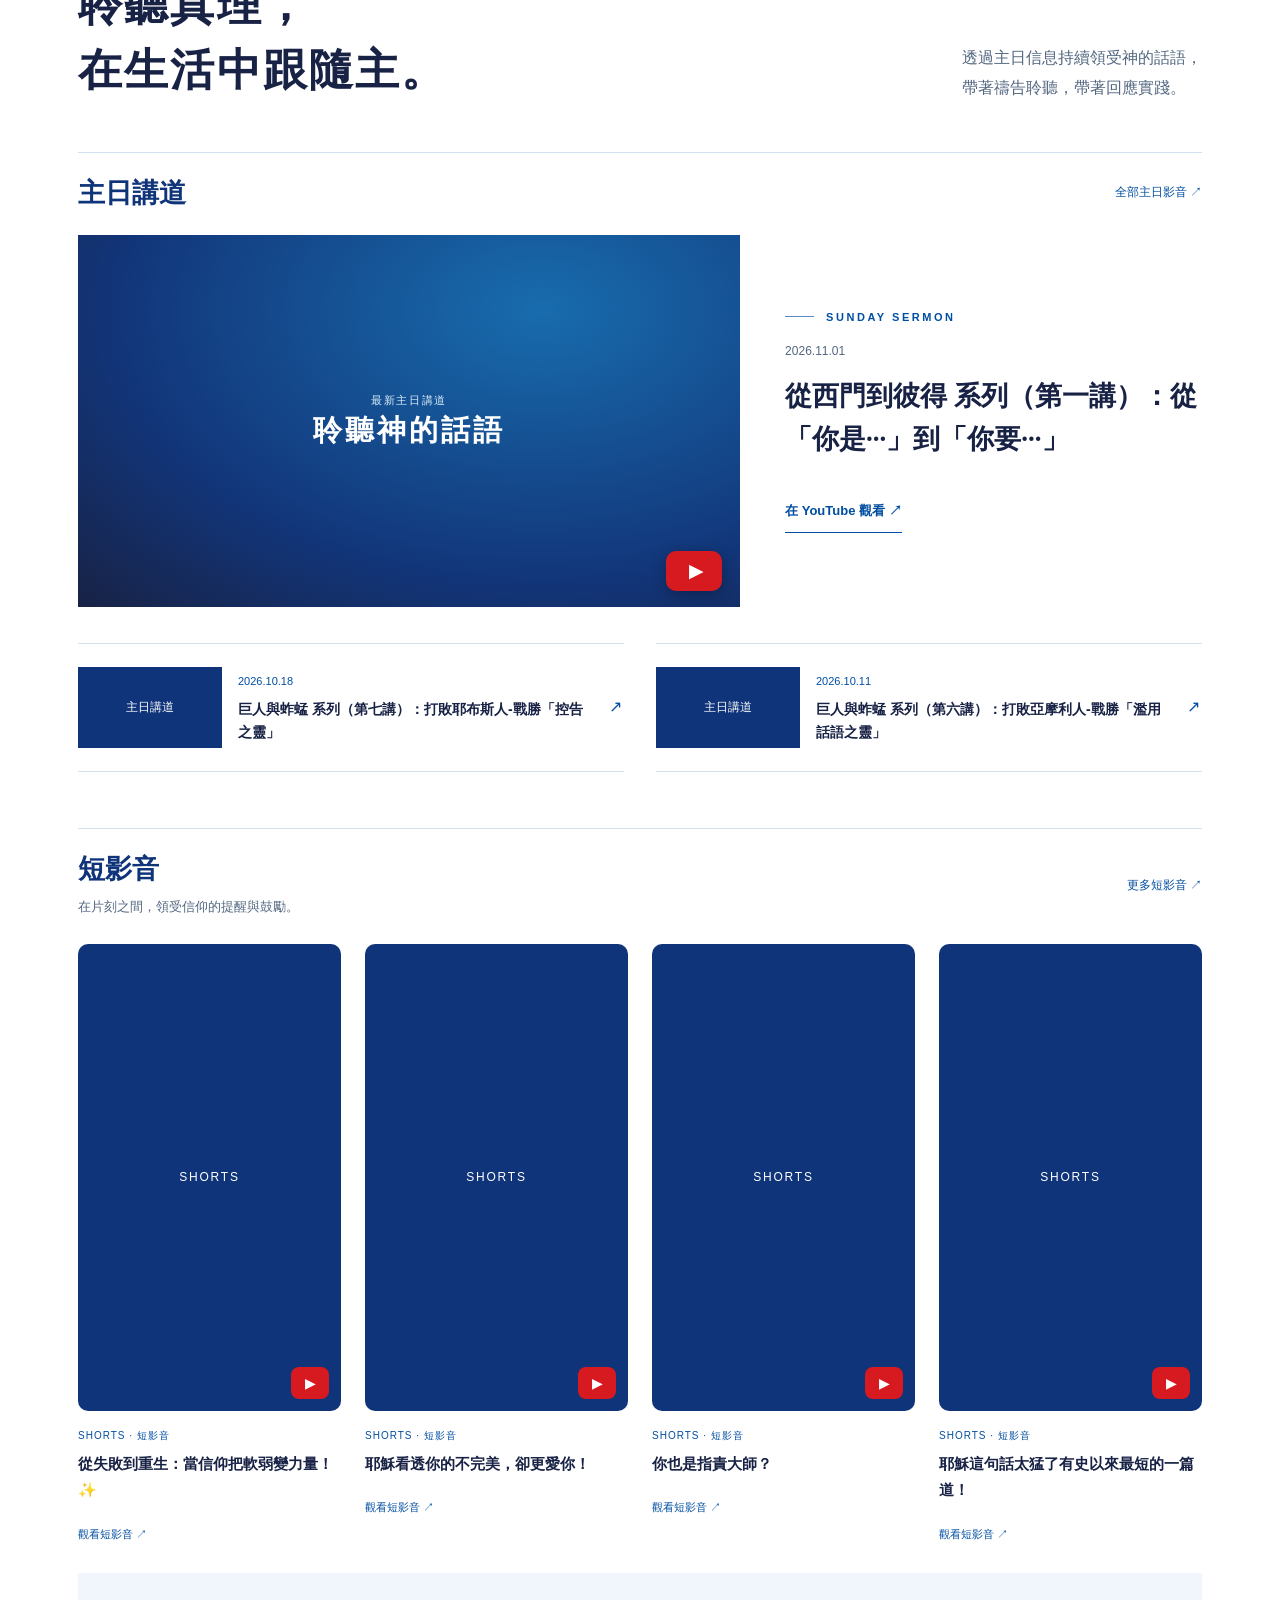
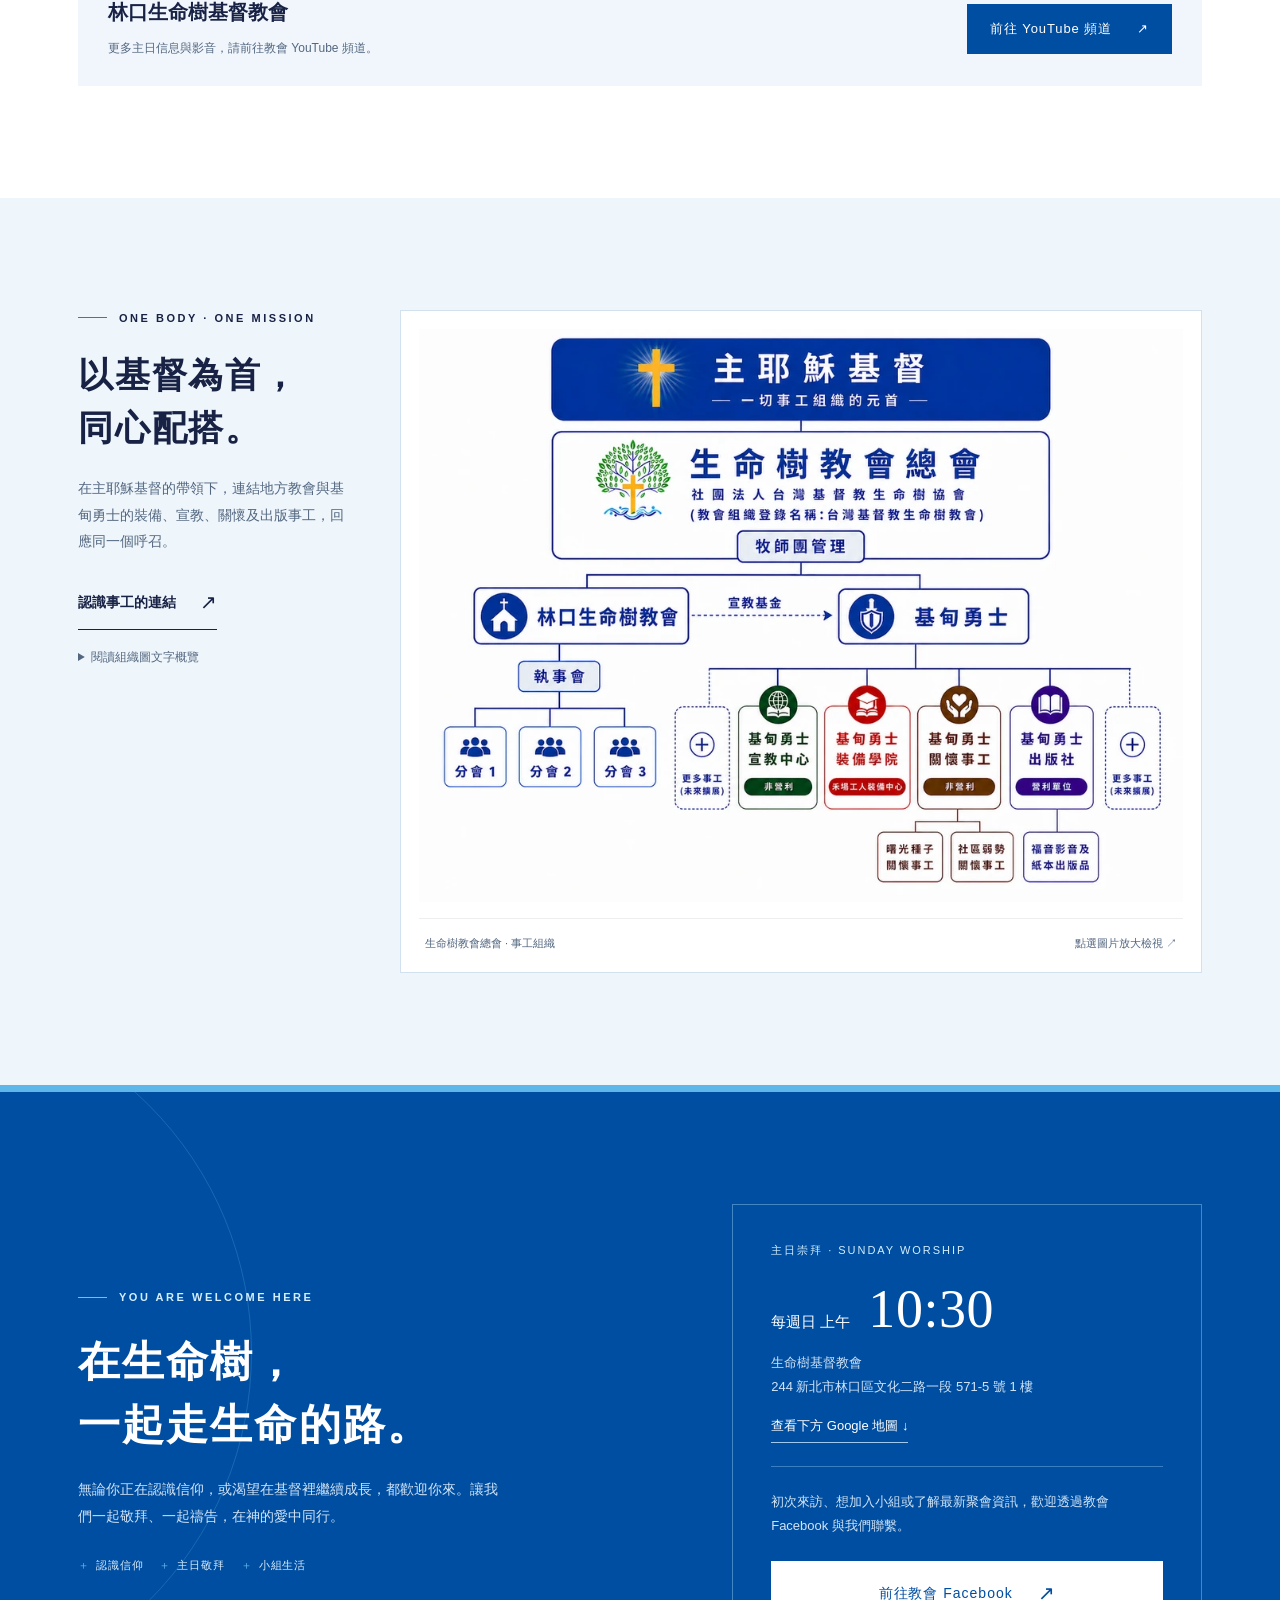
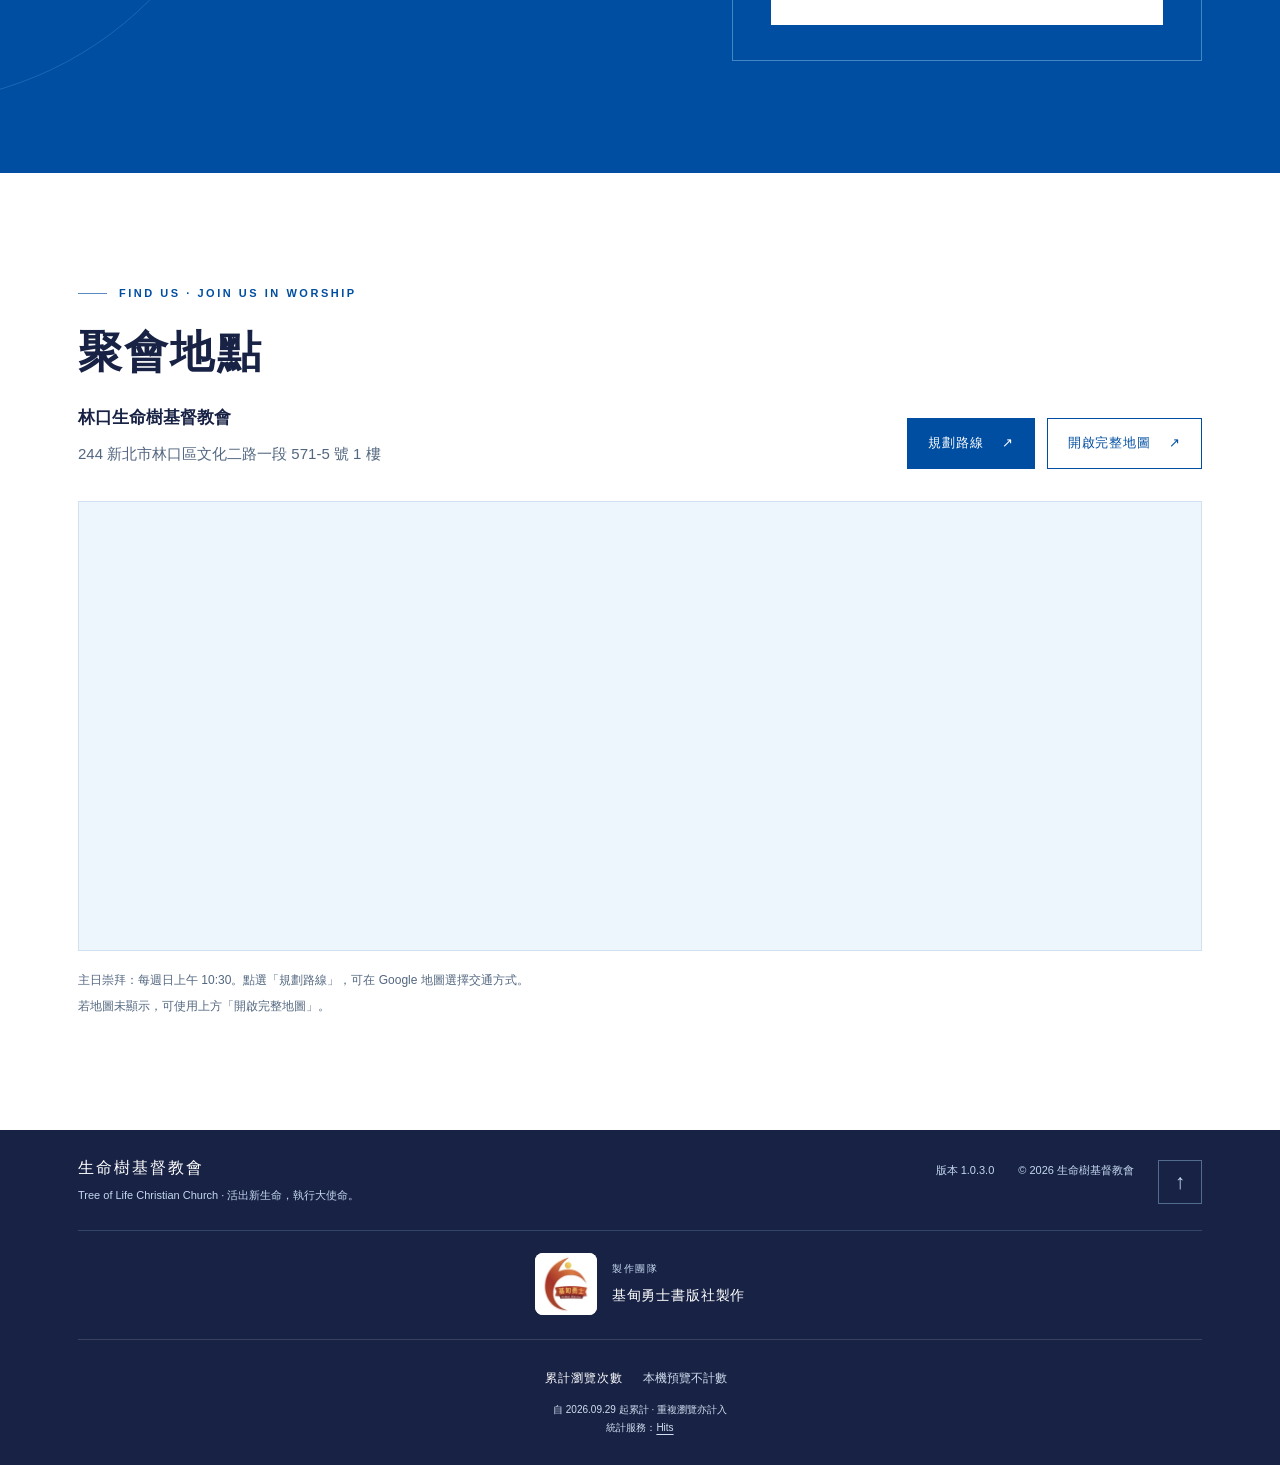
==== commit 98a9156e: "Release 1.0.3.0: 新增短影音：從失敗到重生，當信仰把軟弱變力量" ====
--- a/index.html
+++ b/index.html
@@ -10,7 +10,7 @@
 <meta property="og:type" content="website">
 <meta property="og:locale" content="zh_TW">
 <title>生命樹基督教會｜以基督為首，裝備門徒，承接大使命</title>
-<meta name="version" content="1.0.2.9">
+<meta name="version" content="1.0.3.0">
 <link rel="icon" href="assets/logo.9223cd3e3474.webp" type="image/webp">
 <link rel="stylesheet" href="assets/site.6177385f3d0e.css">
 <script defer src="assets/site.903deae721e8.js"></script>
@@ -88,7 +88,7 @@
  <section class="section media-section" id="media" aria-labelledby="media-title"><div class="wrap">
   <div class="section-intro"><div><p class="eyebrow">THE WORD · DISCIPLESHIP · DAILY LIFE</p><h2 id="media-title">聆聽真理，<br>在生活中跟隨主。</h2></div><p class="lead">透過主日信息持續領受神的話語，<br>帶著禱告聆聽，帶著回應實踐。</p></div>
   <div class="media-category"><h3 id="sermons-title">主日講道</h3><a href="https://www.youtube.com/channel/UCIW4mrTi0dkILHCV9W27sPg/videos" target="_blank" rel="noopener noreferrer">全部主日影音 ↗</a></div>
-<div class="media-feature" aria-labelledby="sermons-title"><div class="video-stage"><a class="video-load" href="https://www.youtube.com/watch?v=rkmKVfRDvQQ" target="_blank" rel="noopener noreferrer" aria-label="在 YouTube 觀看：生命樹基督教會 2026年11月01日 主日證道黃思義牧師：從西門到彼得 系列（第一講）：從「你是···」到「你要···」"><img class="youtube-thumbnail" src="https://i.ytimg.com/vi/rkmKVfRDvQQ/hqdefault.jpg" width="480" height="360" loading="lazy" decoding="async" fetchpriority="low" alt=""><span class="video-kicker">最新主日講道</span><span class="play-symbol" aria-hidden="true">▶</span><strong>聆聽神的話語</strong></a></div><div class="video-copy"><p class="eyebrow">SUNDAY SERMON</p><p class="video-date"><time datetime="2026-11-01">2026.11.01</time></p><h3>從西門到彼得 系列（第一講）：從「你是···」到「你要···」</h3><a class="text-link" href="https://www.youtube.com/watch?v=rkmKVfRDvQQ" target="_blank" rel="noopener noreferrer">在 YouTube 觀看 ↗</a></div></div><div class="more-messages"><a href="https://www.youtube.com/watch?v=1lv034no8kA" target="_blank" rel="noopener noreferrer"><span class="message-thumb"><span class="thumb-fallback" aria-hidden="true">主日講道</span><img class="youtube-thumbnail" src="https://i.ytimg.com/vi/1lv034no8kA/hqdefault.jpg" width="480" height="360" loading="lazy" decoding="async" fetchpriority="low" alt=""></span><span class="message-copy"><time datetime="2026-10-18">2026.10.18</time><strong>巨人與蚱蜢 系列（第七講）：打敗耶布斯人-戰勝「控告之靈」</strong></span><b aria-hidden="true">↗</b></a><a href="https://www.youtube.com/watch?v=P8jNKypRkiY" target="_blank" rel="noopener noreferrer"><span class="message-thumb"><span class="thumb-fallback" aria-hidden="true">主日講道</span><img class="youtube-thumbnail" src="https://i.ytimg.com/vi/P8jNKypRkiY/hqdefault.jpg" width="480" height="360" loading="lazy" decoding="async" fetchpriority="low" alt=""></span><span class="message-copy"><time datetime="2026-10-11">2026.10.11</time><strong>巨人與蚱蜢 系列（第六講）：打敗亞摩利人-戰勝「濫用話語之靈」</strong></span><b aria-hidden="true">↗</b></a></div><div class="media-category shorts-heading"><div><h3 id="shorts-title">短影音</h3><p>在片刻之間，領受信仰的提醒與鼓勵。</p></div><a href="https://www.youtube.com/channel/UCIW4mrTi0dkILHCV9W27sPg/shorts" target="_blank" rel="noopener noreferrer">更多短影音 ↗</a></div><div class="shorts-grid" aria-labelledby="shorts-title"><a class="short-card" href="https://www.youtube.com/shorts/EmPV9to0KeE" target="_blank" rel="noopener noreferrer"><span class="short-cover"><span class="short-fallback" aria-hidden="true">SHORTS</span><img class="youtube-thumbnail" src="https://i.ytimg.com/vi/EmPV9to0KeE/oar3.jpg?sqp=-oaymwEkCJUDENAFSFqQAgHyq4qpAxMIARUAAAAAJQAAyEI9AICiQ3gB&amp;rs=AOn4CLC2S3vQjqo1mxCEzctQWiv1vKdBIw" width="405" height="720" loading="lazy" decoding="async" fetchpriority="low" alt=""><span class="short-play" aria-hidden="true">▶</span></span><span class="short-label">SHORTS · 短影音</span><h4>耶穌看透你的不完美，卻更愛你！</h4><span class="short-watch">觀看短影音 ↗</span></a><a class="short-card" href="https://www.youtube.com/shorts/qtrWYF5k0sc" target="_blank" rel="noopener noreferrer"><span class="short-cover"><span class="short-fallback" aria-hidden="true">SHORTS</span><img class="youtube-thumbnail" src="https://i.ytimg.com/vi/qtrWYF5k0sc/oar3.jpg?sqp=-oaymwEkCJUDENAFSFqQAgHyq4qpAxMIARUAAAAAJQAAyEI9AICiQ3gB&amp;rs=AOn4CLClO0f_OG_jg7qT0GRMhHfHH_gi5Q" width="405" height="720" loading="lazy" decoding="async" fetchpriority="low" alt=""><span class="short-play" aria-hidden="true">▶</span></span><span class="short-label">SHORTS · 短影音</span><h4>你也是指責大師？</h4><span class="short-watch">觀看短影音 ↗</span></a><a class="short-card" href="https://www.youtube.com/shorts/_g7TfjMC8PY" target="_blank" rel="noopener noreferrer"><span class="short-cover"><span class="short-fallback" aria-hidden="true">SHORTS</span><img class="youtube-thumbnail" src="https://i.ytimg.com/vi/_g7TfjMC8PY/oar1.jpg?sqp=-oaymwEkCJUDENAFSFqQAgHyq4qpAxMIARUAAAAAJQAAyEI9AICiQ3gB&amp;rs=AOn4CLCsCSjHBcfgxm3JZSwDtsf_2q5yVQ" width="405" height="720" loading="lazy" decoding="async" fetchpriority="low" alt=""><span class="short-play" aria-hidden="true">▶</span></span><span class="short-label">SHORTS · 短影音</span><h4>耶穌這句話太猛了有史以來最短的一篇道！</h4><span class="short-watch">觀看短影音 ↗</span></a><a class="short-card" href="https://www.youtube.com/shorts/zjjFEYzoLYM" target="_blank" rel="noopener noreferrer"><span class="short-cover"><span class="short-fallback" aria-hidden="true">SHORTS</span><img class="youtube-thumbnail" src="https://i.ytimg.com/vi/zjjFEYzoLYM/oar2.jpg?sqp=-oaymwEkCJUDENAFSFqQAgHyq4qpAxMIARUAAAAAJQAAyEI9AICiQ3gB&amp;rs=AOn4CLDr4yX4k5-Lrb12ljQSt1qqvPrBYA" width="405" height="720" loading="lazy" decoding="async" fetchpriority="low" alt=""><span class="short-play" aria-hidden="true">▶</span></span><span class="short-label">SHORTS · 短影音</span><h4>從八卦到恩典：重新學習與神對話</h4><span class="short-watch">觀看短影音 ↗</span></a></div>
+<div class="media-feature" aria-labelledby="sermons-title"><div class="video-stage"><a class="video-load" href="https://www.youtube.com/watch?v=rkmKVfRDvQQ" target="_blank" rel="noopener noreferrer" aria-label="在 YouTube 觀看：生命樹基督教會 2026年11月01日 主日證道黃思義牧師：從西門到彼得 系列（第一講）：從「你是···」到「你要···」"><img class="youtube-thumbnail" src="https://i.ytimg.com/vi/rkmKVfRDvQQ/hqdefault.jpg" width="480" height="360" loading="lazy" decoding="async" fetchpriority="low" alt=""><span class="video-kicker">最新主日講道</span><span class="play-symbol" aria-hidden="true">▶</span><strong>聆聽神的話語</strong></a></div><div class="video-copy"><p class="eyebrow">SUNDAY SERMON</p><p class="video-date"><time datetime="2026-11-01">2026.11.01</time></p><h3>從西門到彼得 系列（第一講）：從「你是···」到「你要···」</h3><a class="text-link" href="https://www.youtube.com/watch?v=rkmKVfRDvQQ" target="_blank" rel="noopener noreferrer">在 YouTube 觀看 ↗</a></div></div><div class="more-messages"><a href="https://www.youtube.com/watch?v=1lv034no8kA" target="_blank" rel="noopener noreferrer"><span class="message-thumb"><span class="thumb-fallback" aria-hidden="true">主日講道</span><img class="youtube-thumbnail" src="https://i.ytimg.com/vi/1lv034no8kA/hqdefault.jpg" width="480" height="360" loading="lazy" decoding="async" fetchpriority="low" alt=""></span><span class="message-copy"><time datetime="2026-10-18">2026.10.18</time><strong>巨人與蚱蜢 系列（第七講）：打敗耶布斯人-戰勝「控告之靈」</strong></span><b aria-hidden="true">↗</b></a><a href="https://www.youtube.com/watch?v=P8jNKypRkiY" target="_blank" rel="noopener noreferrer"><span class="message-thumb"><span class="thumb-fallback" aria-hidden="true">主日講道</span><img class="youtube-thumbnail" src="https://i.ytimg.com/vi/P8jNKypRkiY/hqdefault.jpg" width="480" height="360" loading="lazy" decoding="async" fetchpriority="low" alt=""></span><span class="message-copy"><time datetime="2026-10-11">2026.10.11</time><strong>巨人與蚱蜢 系列（第六講）：打敗亞摩利人-戰勝「濫用話語之靈」</strong></span><b aria-hidden="true">↗</b></a></div><div class="media-category shorts-heading"><div><h3 id="shorts-title">短影音</h3><p>在片刻之間，領受信仰的提醒與鼓勵。</p></div><a href="https://www.youtube.com/channel/UCIW4mrTi0dkILHCV9W27sPg/shorts" target="_blank" rel="noopener noreferrer">更多短影音 ↗</a></div><div class="shorts-grid" aria-labelledby="shorts-title"><a class="short-card" href="https://www.youtube.com/shorts/rXRhvyfSdPM" target="_blank" rel="noopener noreferrer"><span class="short-cover"><span class="short-fallback" aria-hidden="true">SHORTS</span><img class="youtube-thumbnail" src="https://i.ytimg.com/vi/rXRhvyfSdPM/oar3.jpg?sqp=-oaymwEkCJUDENAFSFqQAgHyq4qpAxMIARUAAAAAJQAAyEI9AICiQ3gB&amp;rs=AOn4CLBh50vfgoiXONpBfLPT29TwwlC0jQ" width="405" height="720" loading="lazy" decoding="async" fetchpriority="low" alt=""><span class="short-play" aria-hidden="true">▶</span></span><span class="short-label">SHORTS · 短影音</span><h4>從失敗到重生：當信仰把軟弱變力量！✨</h4><span class="short-watch">觀看短影音 ↗</span></a><a class="short-card" href="https://www.youtube.com/shorts/EmPV9to0KeE" target="_blank" rel="noopener noreferrer"><span class="short-cover"><span class="short-fallback" aria-hidden="true">SHORTS</span><img class="youtube-thumbnail" src="https://i.ytimg.com/vi/EmPV9to0KeE/oar1.jpg?sqp=-oaymwEkCJUDENAFSFqQAgHyq4qpAxMIARUAAAAAJQAAyEI9AICiQ3gB&amp;rs=AOn4CLCd6qqEaEVozNPNPwDSbsiMFXNqoA" width="405" height="720" loading="lazy" decoding="async" fetchpriority="low" alt=""><span class="short-play" aria-hidden="true">▶</span></span><span class="short-label">SHORTS · 短影音</span><h4>耶穌看透你的不完美，卻更愛你！</h4><span class="short-watch">觀看短影音 ↗</span></a><a class="short-card" href="https://www.youtube.com/shorts/qtrWYF5k0sc" target="_blank" rel="noopener noreferrer"><span class="short-cover"><span class="short-fallback" aria-hidden="true">SHORTS</span><img class="youtube-thumbnail" src="https://i.ytimg.com/vi/qtrWYF5k0sc/oar1.jpg?sqp=-oaymwEkCJUDENAFSFqQAgHyq4qpAxMIARUAAAAAJQAAyEI9AICiQ3gB&amp;rs=AOn4CLClMZaHaRerVufX9RVPGXoe5HpWcg" width="405" height="720" loading="lazy" decoding="async" fetchpriority="low" alt=""><span class="short-play" aria-hidden="true">▶</span></span><span class="short-label">SHORTS · 短影音</span><h4>你也是指責大師？</h4><span class="short-watch">觀看短影音 ↗</span></a><a class="short-card" href="https://www.youtube.com/shorts/_g7TfjMC8PY" target="_blank" rel="noopener noreferrer"><span class="short-cover"><span class="short-fallback" aria-hidden="true">SHORTS</span><img class="youtube-thumbnail" src="https://i.ytimg.com/vi/_g7TfjMC8PY/oar2.jpg?sqp=-oaymwEkCJUDENAFSFqQAgHyq4qpAxMIARUAAAAAJQAAyEI9AICiQ3gB&amp;rs=AOn4CLDONoHluhAtwXaNXIxgzdwnttXX6w" width="405" height="720" loading="lazy" decoding="async" fetchpriority="low" alt=""><span class="short-play" aria-hidden="true">▶</span></span><span class="short-label">SHORTS · 短影音</span><h4>耶穌這句話太猛了有史以來最短的一篇道！</h4><span class="short-watch">觀看短影音 ↗</span></a></div>
   <div class="youtube-channel"><div><strong>林口生命樹基督教會</strong><p>更多主日信息與影音，請前往教會 YouTube 頻道。</p></div><a class="btn btn-primary" href="https://www.youtube.com/@%E6%9E%97%E5%8F%A3%E7%94%9F%E5%91%BD%E6%A8%B9%E5%9F%BA%E7%9D%A3%E6%95%99%E6%9C%83" target="_blank" rel="noopener noreferrer">前往 YouTube 頻道 <span aria-hidden="true">↗</span></a></div>
  </div></section>
 
@@ -104,7 +104,7 @@
  </div></section>
 
 </main>
-<footer class="footer"><div class="wrap footer-inner"><div><strong>生命樹基督教會</strong><span>Tree of Life Christian Church · 活出新生命，執行大使命。</span></div><div class="footer-links"><span class="site-version">版本 1.0.2.9</span><span>© <span id="year">2026</span> 生命樹基督教會</span><a href="#home" class="backtop" aria-label="回到頁首">↑</a></div></div><div class="wrap"><div class="production-credit" aria-label="製作團隊"><img src="assets/publisher-logo.13ce095ea7af.webp" width="62" height="62" loading="lazy" decoding="async" fetchpriority="low" alt="基甸勇士 Gideon Warriors logo"><div><small>製作團隊</small><p>基甸勇士書版社製作</p></div></div></div><div class="wrap"><div class="site-counter" id="visitor-count" aria-label="網站瀏覽統計"><div class="site-counter-line"><span class="site-counter-label">累計瀏覽次數</span><span class="site-counter-value" aria-live="polite"><img id="visitor-badge" height="24" decoding="async" fetchpriority="low" referrerpolicy="no-referrer" alt="本站累計瀏覽次數，由 Hits 統計" hidden><span id="visitor-status">讀取中…</span></span></div><p class="site-counter-note">自 2026.09.29 起累計 · 重複瀏覽亦計入<br>統計服務：<a href="https://hits.sh/gideonwarriors.github.io/treeoflife/" target="_blank" rel="noopener noreferrer">Hits</a></p><noscript><p class="site-counter-note">啟用 JavaScript 後可顯示瀏覽統計。</p></noscript></div></div></footer>
+<footer class="footer"><div class="wrap footer-inner"><div><strong>生命樹基督教會</strong><span>Tree of Life Christian Church · 活出新生命，執行大使命。</span></div><div class="footer-links"><span class="site-version">版本 1.0.3.0</span><span>© <span id="year">2026</span> 生命樹基督教會</span><a href="#home" class="backtop" aria-label="回到頁首">↑</a></div></div><div class="wrap"><div class="production-credit" aria-label="製作團隊"><img src="assets/publisher-logo.13ce095ea7af.webp" width="62" height="62" loading="lazy" decoding="async" fetchpriority="low" alt="基甸勇士 Gideon Warriors logo"><div><small>製作團隊</small><p>基甸勇士書版社製作</p></div></div></div><div class="wrap"><div class="site-counter" id="visitor-count" aria-label="網站瀏覽統計"><div class="site-counter-line"><span class="site-counter-label">累計瀏覽次數</span><span class="site-counter-value" aria-live="polite"><img id="visitor-badge" height="24" decoding="async" fetchpriority="low" referrerpolicy="no-referrer" alt="本站累計瀏覽次數，由 Hits 統計" hidden><span id="visitor-status">讀取中…</span></span></div><p class="site-counter-note">自 2026.09.29 起累計 · 重複瀏覽亦計入<br>統計服務：<a href="https://hits.sh/gideonwarriors.github.io/treeoflife/" target="_blank" rel="noopener noreferrer">Hits</a></p><noscript><p class="site-counter-note">啟用 JavaScript 後可顯示瀏覽統計。</p></noscript></div></div></footer>
 <dialog class="org-dialog" aria-labelledby="dialog-title"><div class="dialog-bar"><strong id="dialog-title">生命樹教會總會組織圖</strong><div class="zoom-controls"><button type="button" id="zoom-button" aria-pressed="false">放大</button><button type="button" id="close-dialog" aria-label="關閉組織圖">關閉 ×</button></div></div><div class="org-image-scroll"><img id="dialog-image" alt="生命樹教會總會組織圖完整檢視"></div><p class="dialog-hint">放大後可橫向及上下捲動；按 Esc 鍵或「關閉」返回網頁。</p></dialog>
 
 </body>
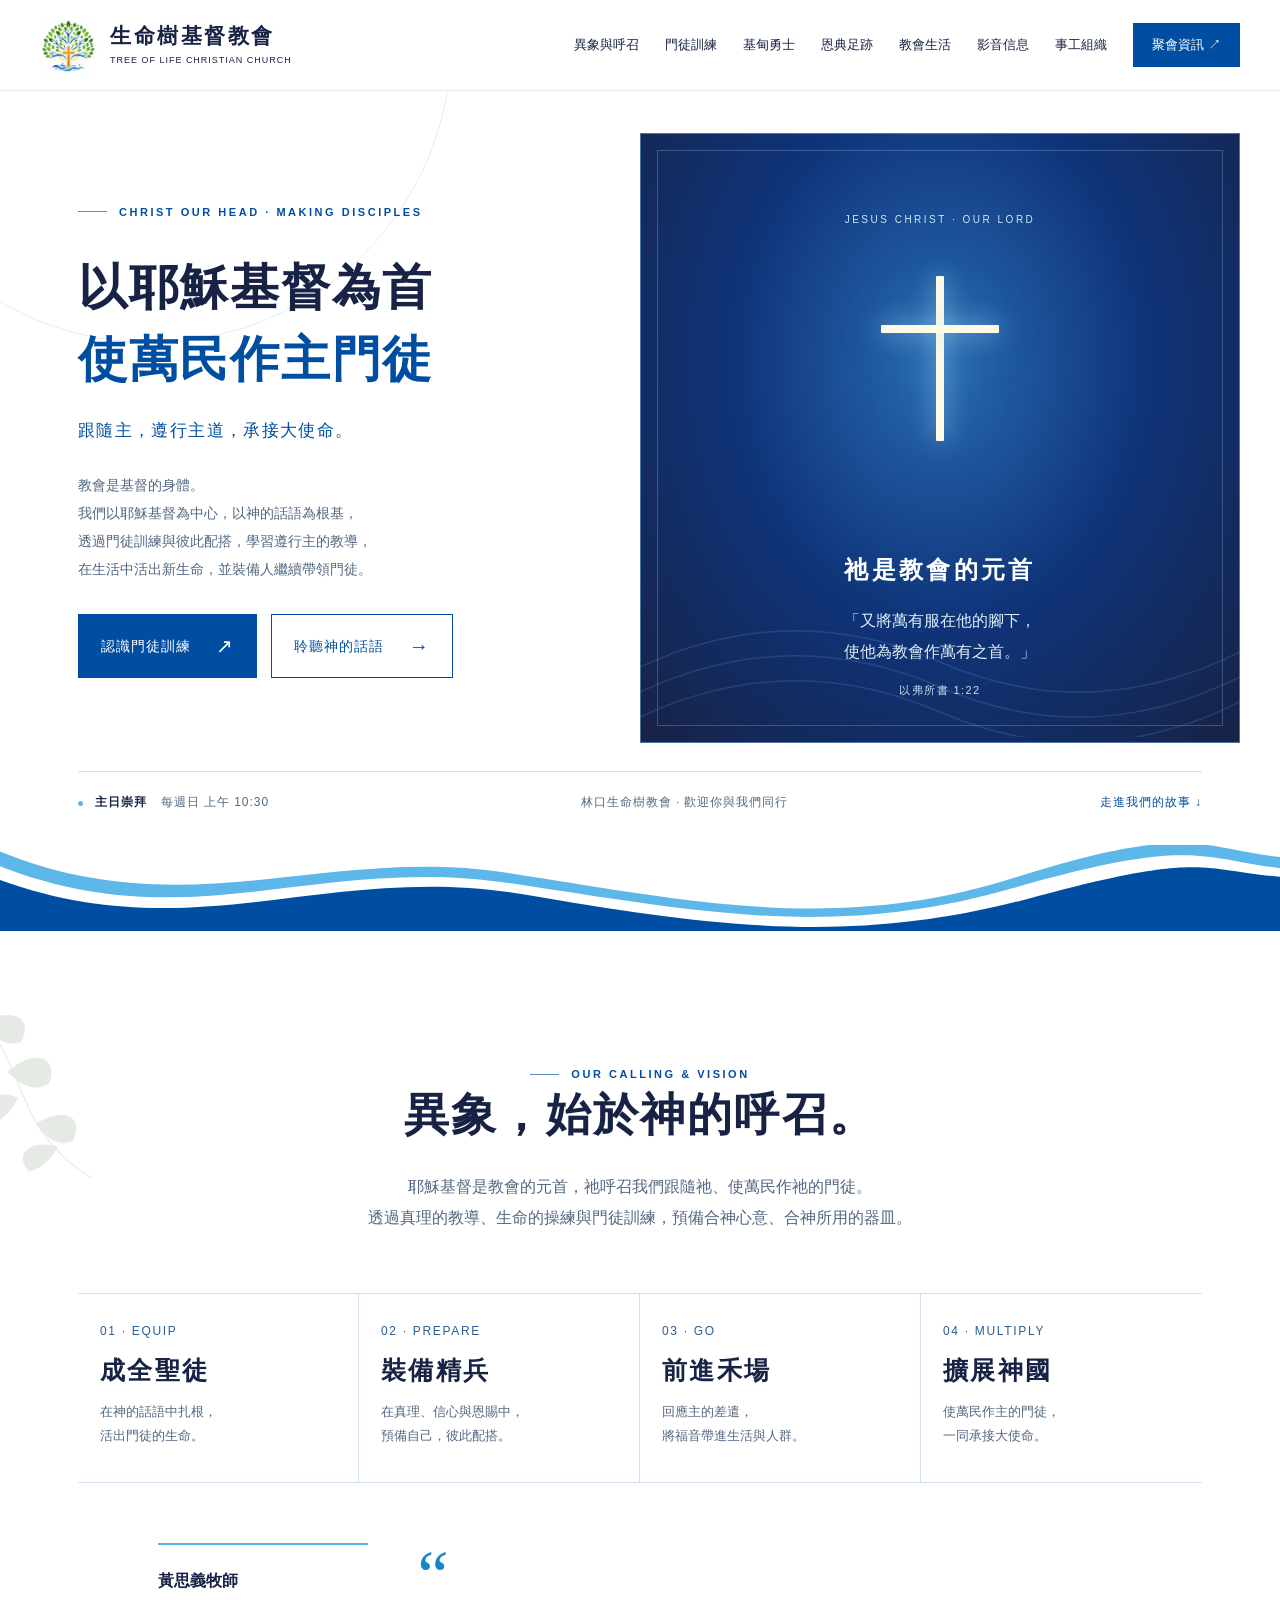
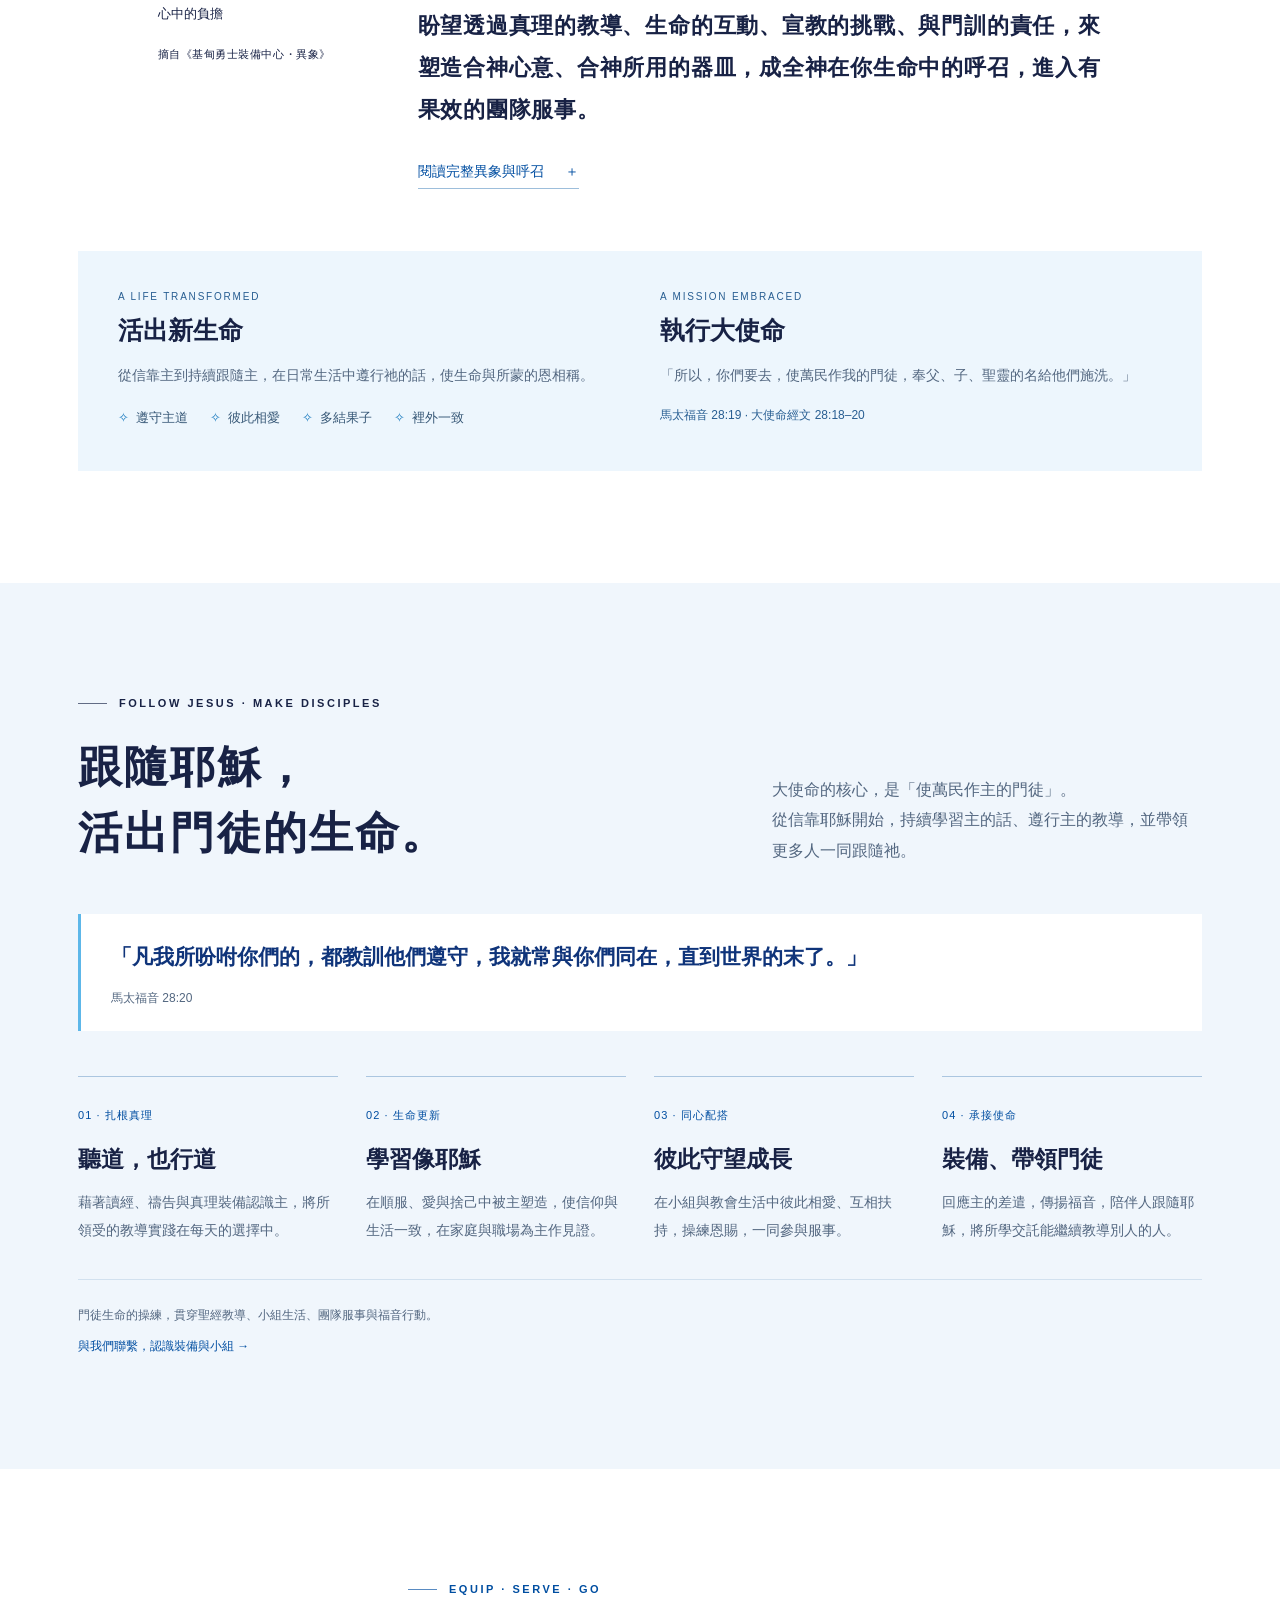
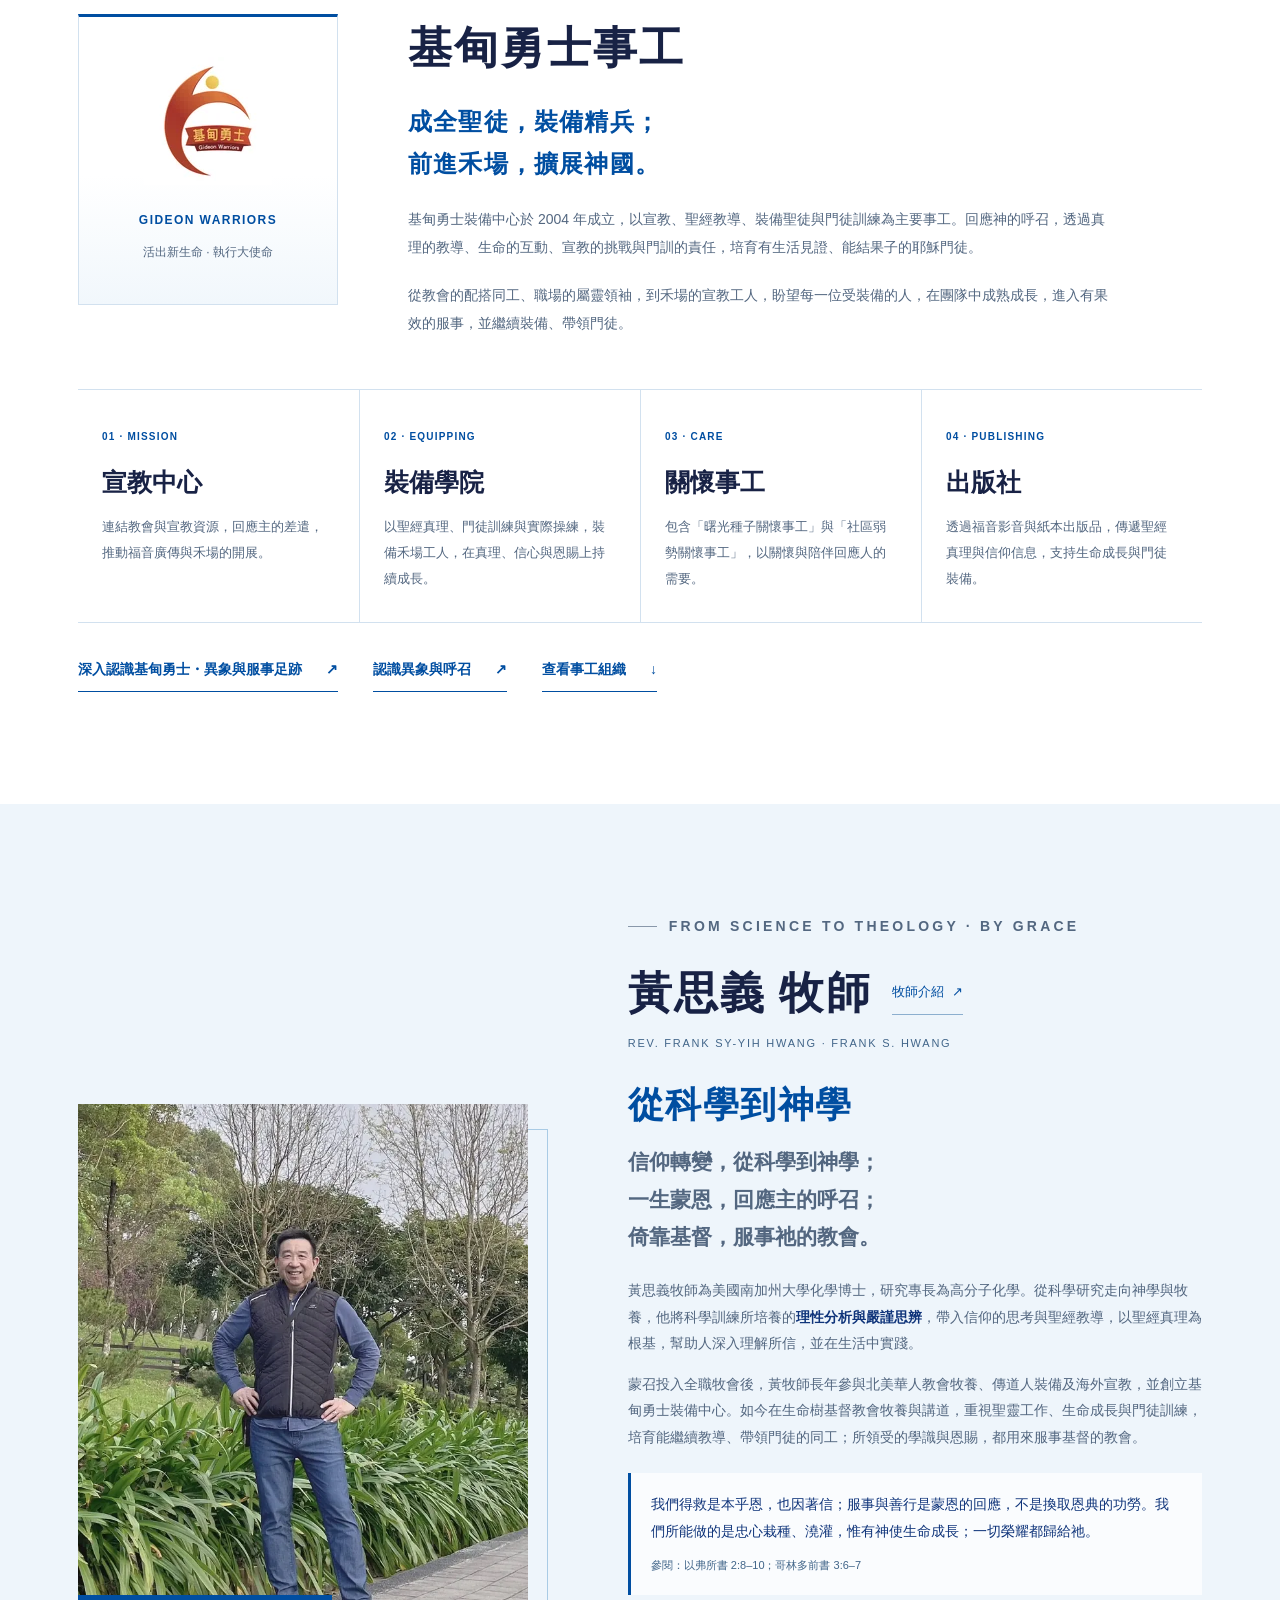
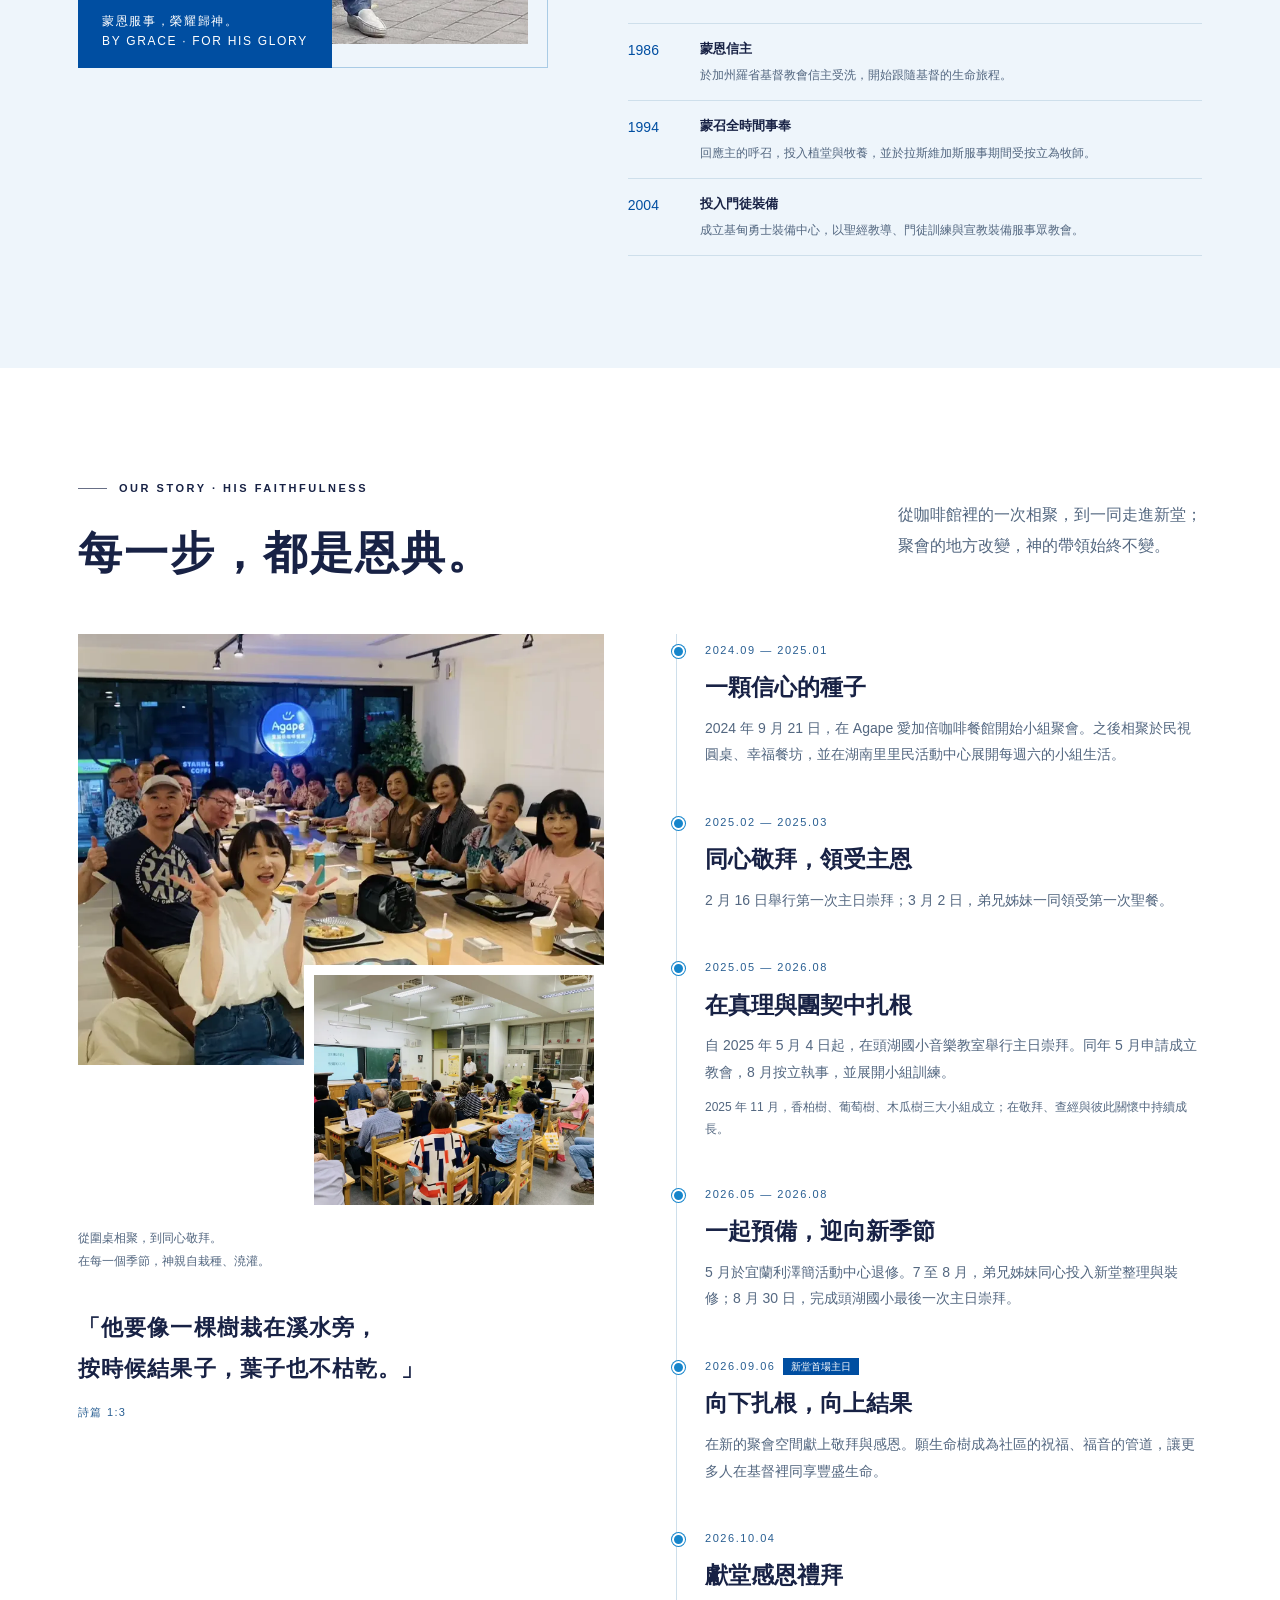
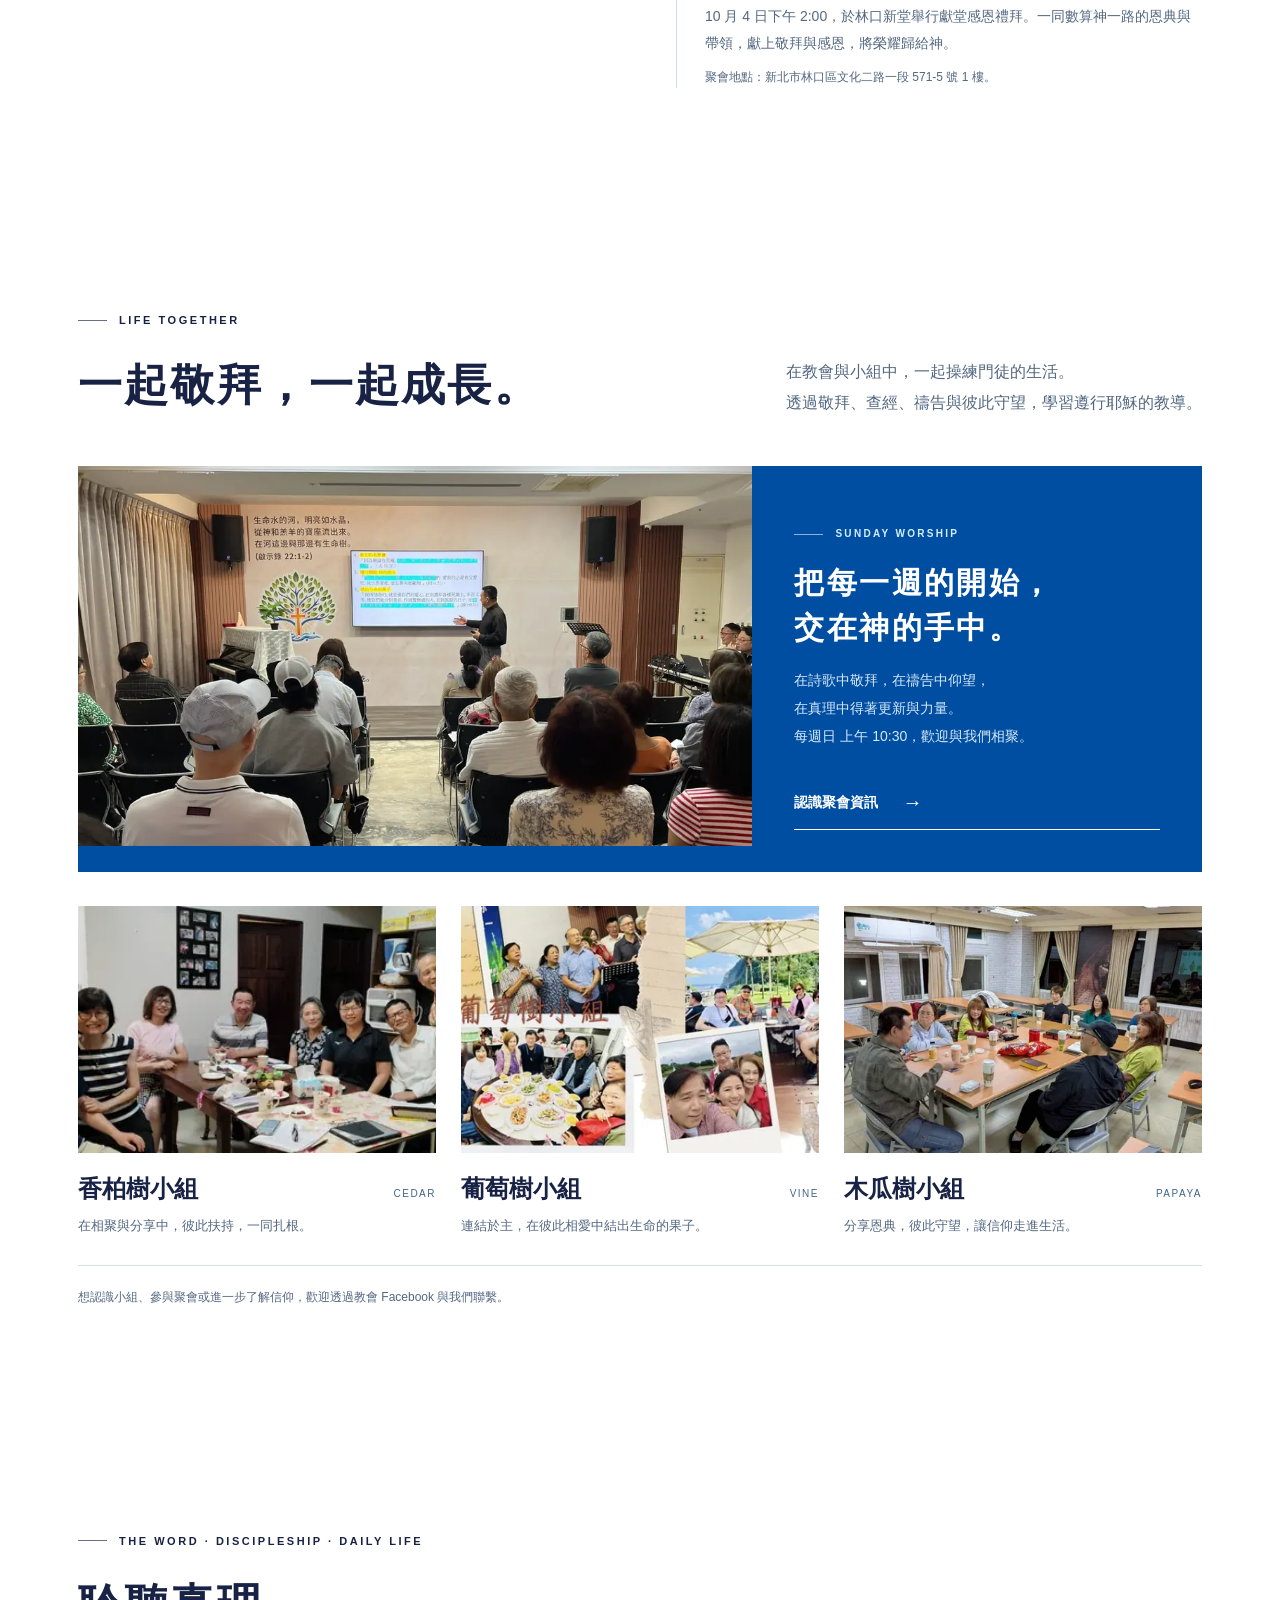
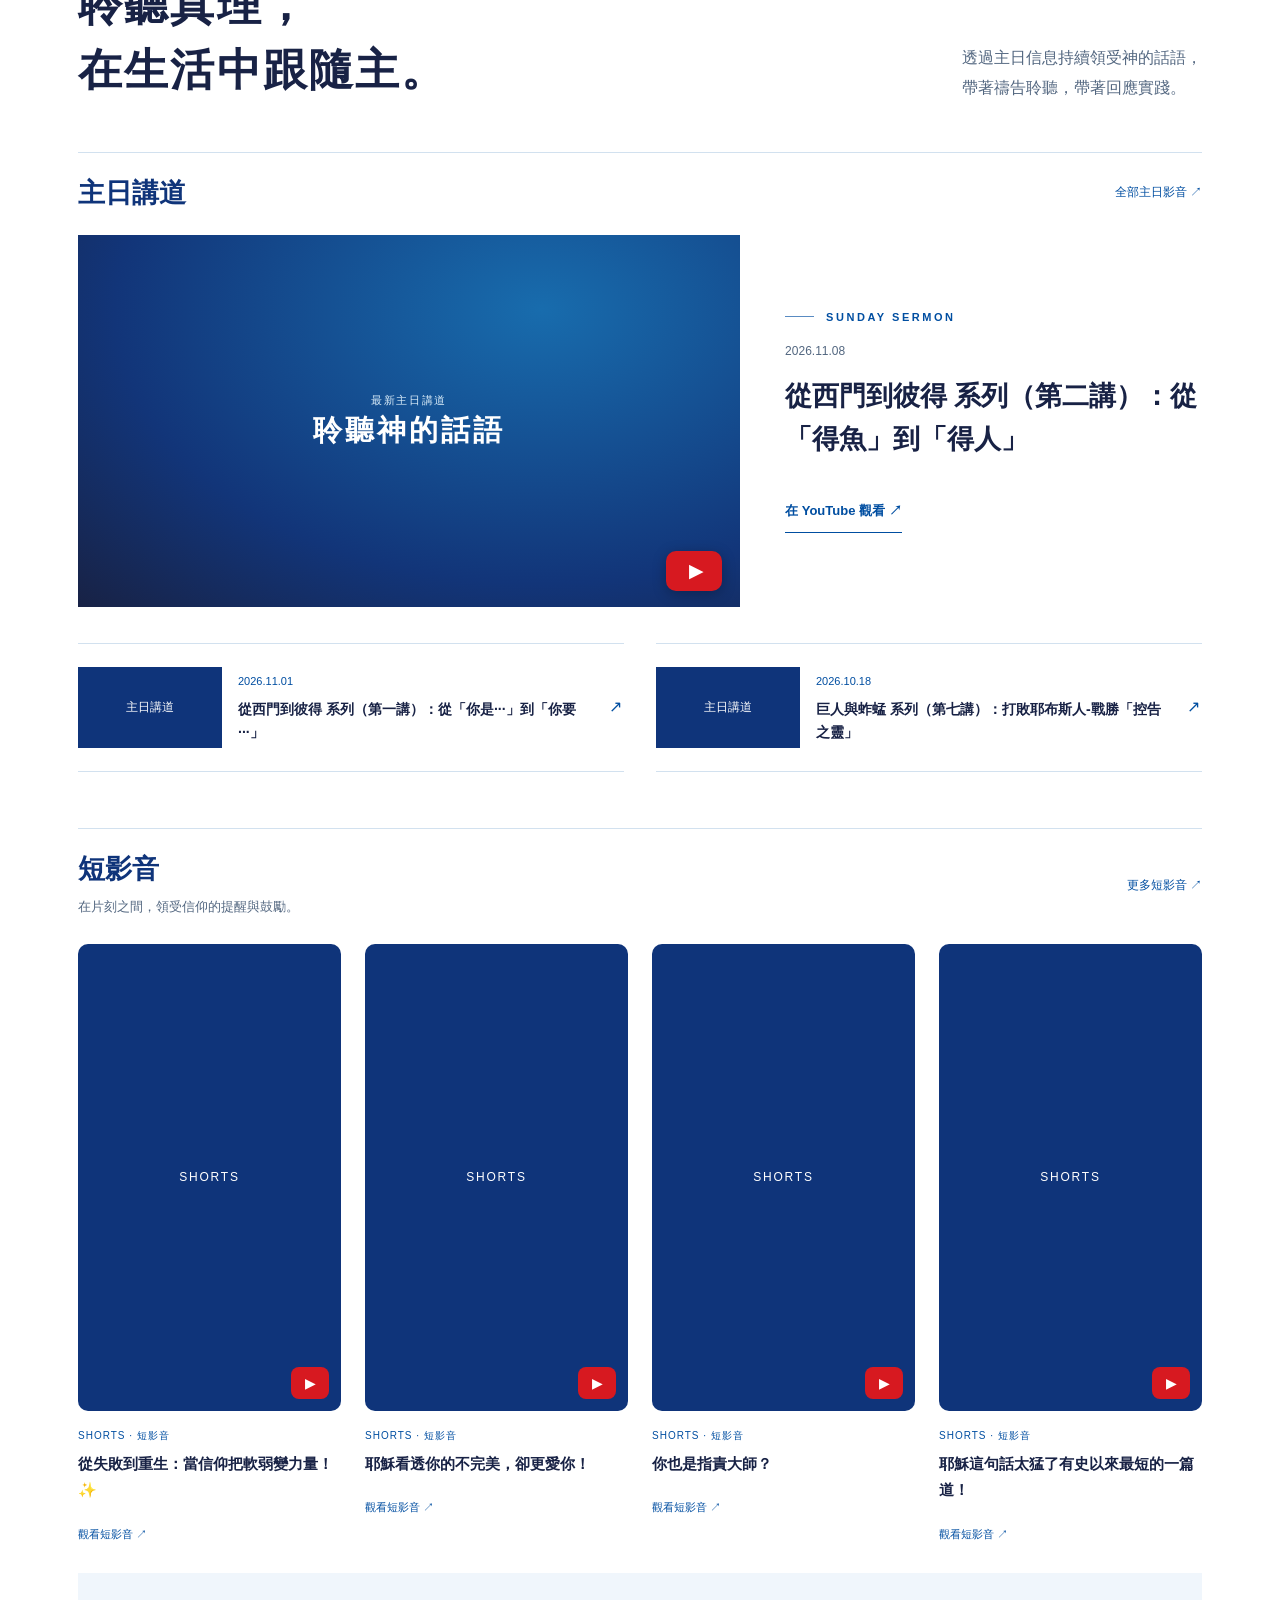
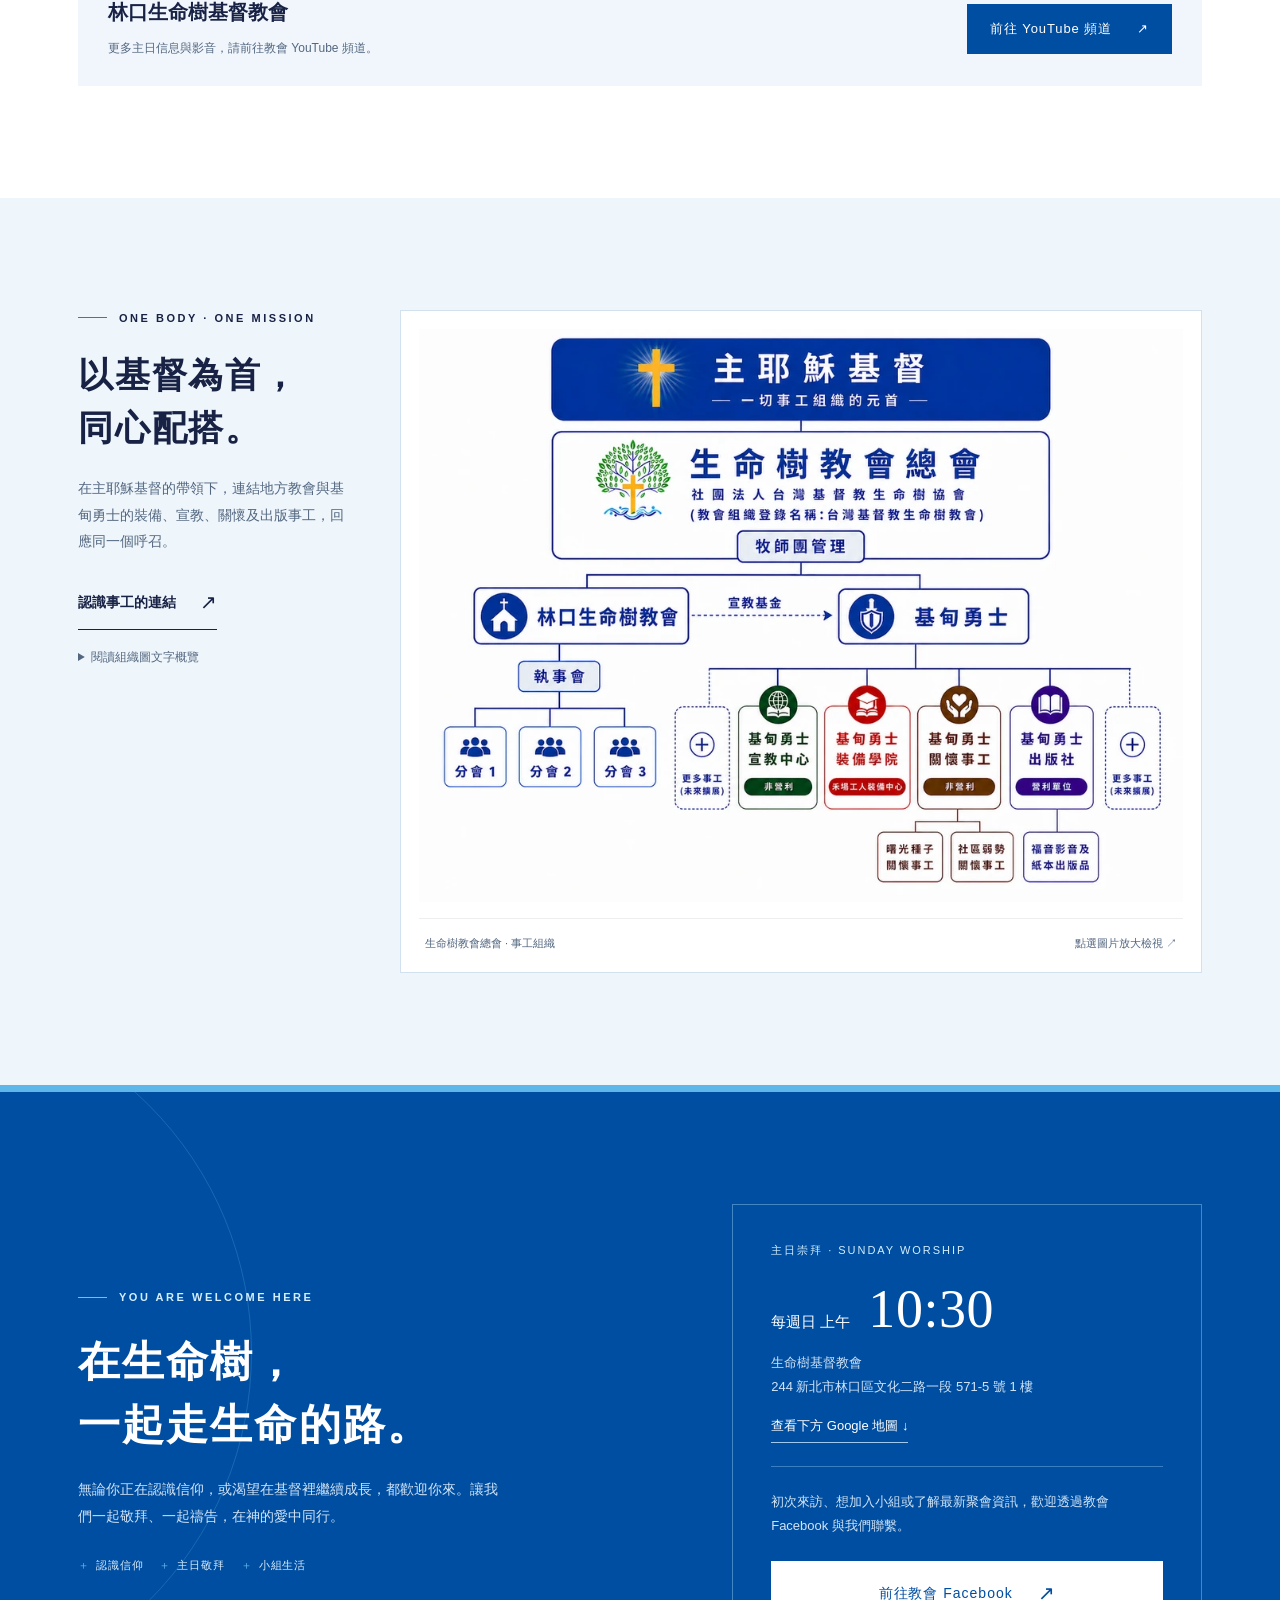
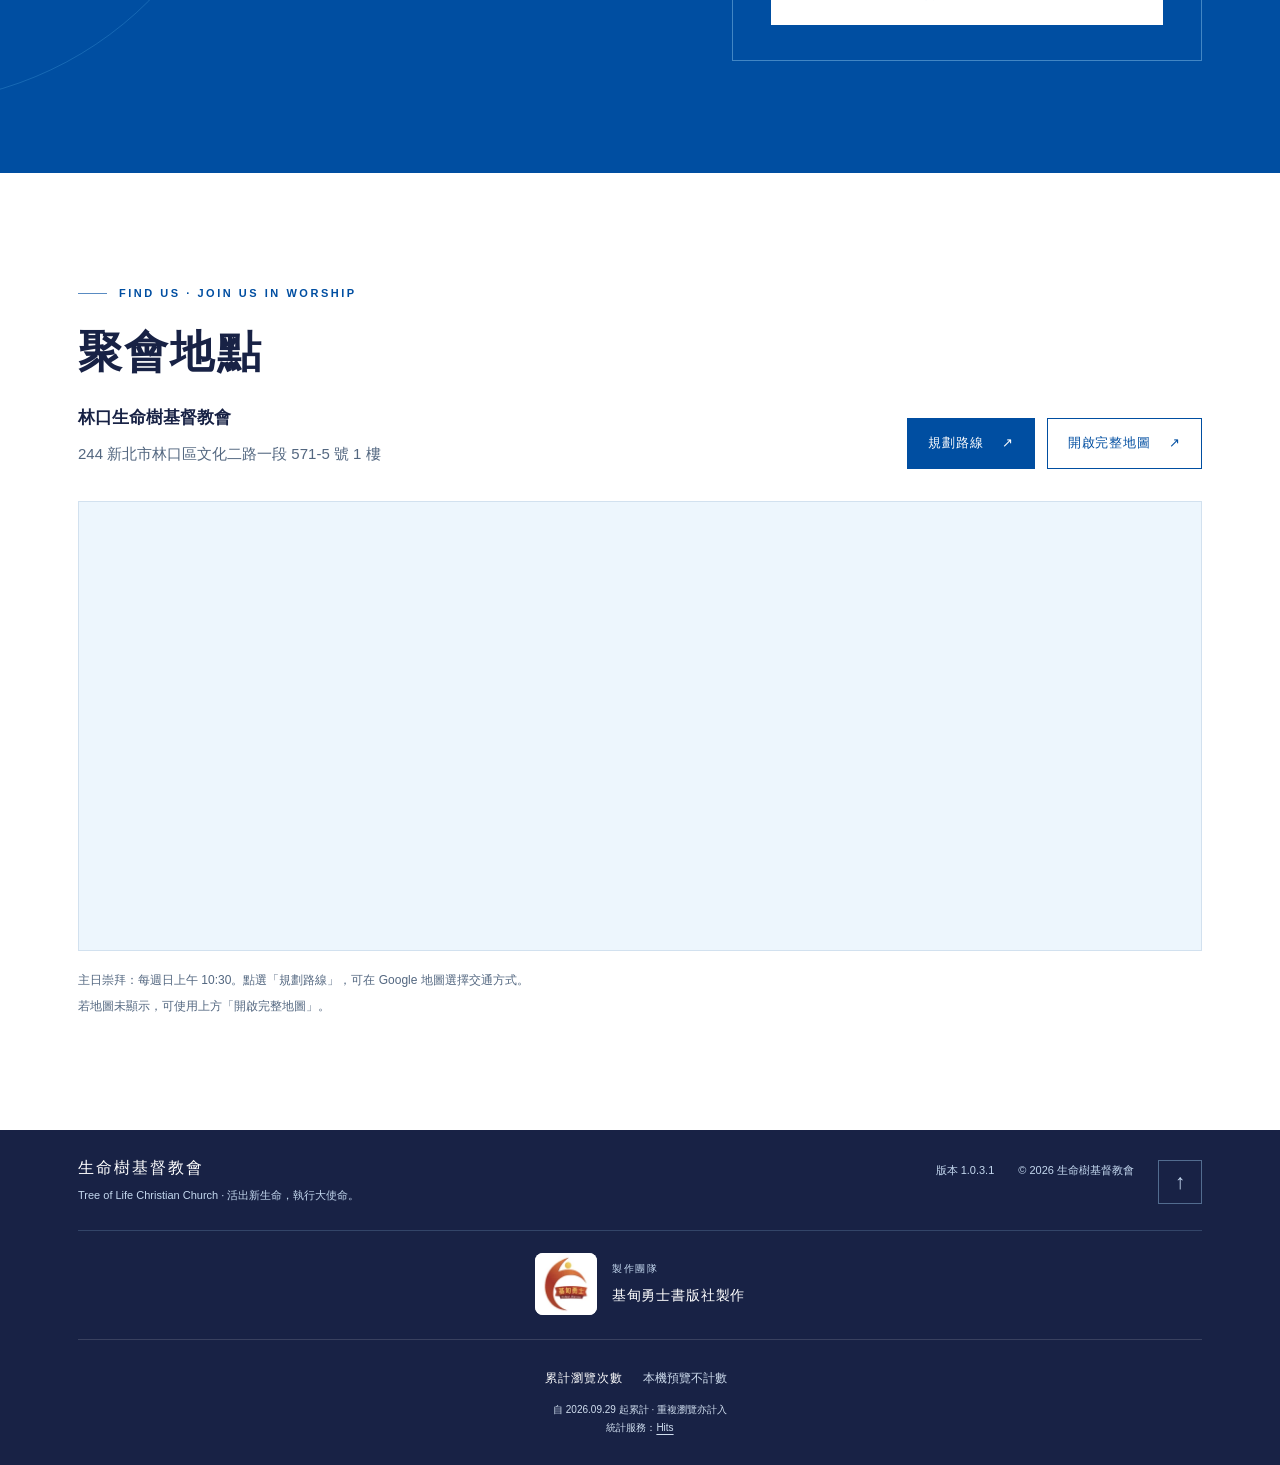
==== commit 82c811f5: "Release 1.0.3.1: 更新教會影音與活動資訊" ====
--- a/index.html
+++ b/index.html
@@ -10,7 +10,7 @@
 <meta property="og:type" content="website">
 <meta property="og:locale" content="zh_TW">
 <title>生命樹基督教會｜以基督為首，裝備門徒，承接大使命</title>
-<meta name="version" content="1.0.3.0">
+<meta name="version" content="1.0.3.1">
 <link rel="icon" href="assets/logo.9223cd3e3474.webp" type="image/webp">
 <link rel="stylesheet" href="assets/site.6177385f3d0e.css">
 <script defer src="assets/site.903deae721e8.js"></script>
@@ -88,7 +88,7 @@
  <section class="section media-section" id="media" aria-labelledby="media-title"><div class="wrap">
   <div class="section-intro"><div><p class="eyebrow">THE WORD · DISCIPLESHIP · DAILY LIFE</p><h2 id="media-title">聆聽真理，<br>在生活中跟隨主。</h2></div><p class="lead">透過主日信息持續領受神的話語，<br>帶著禱告聆聽，帶著回應實踐。</p></div>
   <div class="media-category"><h3 id="sermons-title">主日講道</h3><a href="https://www.youtube.com/channel/UCIW4mrTi0dkILHCV9W27sPg/videos" target="_blank" rel="noopener noreferrer">全部主日影音 ↗</a></div>
-<div class="media-feature" aria-labelledby="sermons-title"><div class="video-stage"><a class="video-load" href="https://www.youtube.com/watch?v=rkmKVfRDvQQ" target="_blank" rel="noopener noreferrer" aria-label="在 YouTube 觀看：生命樹基督教會 2026年11月01日 主日證道黃思義牧師：從西門到彼得 系列（第一講）：從「你是···」到「你要···」"><img class="youtube-thumbnail" src="https://i.ytimg.com/vi/rkmKVfRDvQQ/hqdefault.jpg" width="480" height="360" loading="lazy" decoding="async" fetchpriority="low" alt=""><span class="video-kicker">最新主日講道</span><span class="play-symbol" aria-hidden="true">▶</span><strong>聆聽神的話語</strong></a></div><div class="video-copy"><p class="eyebrow">SUNDAY SERMON</p><p class="video-date"><time datetime="2026-11-01">2026.11.01</time></p><h3>從西門到彼得 系列（第一講）：從「你是···」到「你要···」</h3><a class="text-link" href="https://www.youtube.com/watch?v=rkmKVfRDvQQ" target="_blank" rel="noopener noreferrer">在 YouTube 觀看 ↗</a></div></div><div class="more-messages"><a href="https://www.youtube.com/watch?v=1lv034no8kA" target="_blank" rel="noopener noreferrer"><span class="message-thumb"><span class="thumb-fallback" aria-hidden="true">主日講道</span><img class="youtube-thumbnail" src="https://i.ytimg.com/vi/1lv034no8kA/hqdefault.jpg" width="480" height="360" loading="lazy" decoding="async" fetchpriority="low" alt=""></span><span class="message-copy"><time datetime="2026-10-18">2026.10.18</time><strong>巨人與蚱蜢 系列（第七講）：打敗耶布斯人-戰勝「控告之靈」</strong></span><b aria-hidden="true">↗</b></a><a href="https://www.youtube.com/watch?v=P8jNKypRkiY" target="_blank" rel="noopener noreferrer"><span class="message-thumb"><span class="thumb-fallback" aria-hidden="true">主日講道</span><img class="youtube-thumbnail" src="https://i.ytimg.com/vi/P8jNKypRkiY/hqdefault.jpg" width="480" height="360" loading="lazy" decoding="async" fetchpriority="low" alt=""></span><span class="message-copy"><time datetime="2026-10-11">2026.10.11</time><strong>巨人與蚱蜢 系列（第六講）：打敗亞摩利人-戰勝「濫用話語之靈」</strong></span><b aria-hidden="true">↗</b></a></div><div class="media-category shorts-heading"><div><h3 id="shorts-title">短影音</h3><p>在片刻之間，領受信仰的提醒與鼓勵。</p></div><a href="https://www.youtube.com/channel/UCIW4mrTi0dkILHCV9W27sPg/shorts" target="_blank" rel="noopener noreferrer">更多短影音 ↗</a></div><div class="shorts-grid" aria-labelledby="shorts-title"><a class="short-card" href="https://www.youtube.com/shorts/rXRhvyfSdPM" target="_blank" rel="noopener noreferrer"><span class="short-cover"><span class="short-fallback" aria-hidden="true">SHORTS</span><img class="youtube-thumbnail" src="https://i.ytimg.com/vi/rXRhvyfSdPM/oar3.jpg?sqp=-oaymwEkCJUDENAFSFqQAgHyq4qpAxMIARUAAAAAJQAAyEI9AICiQ3gB&amp;rs=AOn4CLBh50vfgoiXONpBfLPT29TwwlC0jQ" width="405" height="720" loading="lazy" decoding="async" fetchpriority="low" alt=""><span class="short-play" aria-hidden="true">▶</span></span><span class="short-label">SHORTS · 短影音</span><h4>從失敗到重生：當信仰把軟弱變力量！✨</h4><span class="short-watch">觀看短影音 ↗</span></a><a class="short-card" href="https://www.youtube.com/shorts/EmPV9to0KeE" target="_blank" rel="noopener noreferrer"><span class="short-cover"><span class="short-fallback" aria-hidden="true">SHORTS</span><img class="youtube-thumbnail" src="https://i.ytimg.com/vi/EmPV9to0KeE/oar1.jpg?sqp=-oaymwEkCJUDENAFSFqQAgHyq4qpAxMIARUAAAAAJQAAyEI9AICiQ3gB&amp;rs=AOn4CLCd6qqEaEVozNPNPwDSbsiMFXNqoA" width="405" height="720" loading="lazy" decoding="async" fetchpriority="low" alt=""><span class="short-play" aria-hidden="true">▶</span></span><span class="short-label">SHORTS · 短影音</span><h4>耶穌看透你的不完美，卻更愛你！</h4><span class="short-watch">觀看短影音 ↗</span></a><a class="short-card" href="https://www.youtube.com/shorts/qtrWYF5k0sc" target="_blank" rel="noopener noreferrer"><span class="short-cover"><span class="short-fallback" aria-hidden="true">SHORTS</span><img class="youtube-thumbnail" src="https://i.ytimg.com/vi/qtrWYF5k0sc/oar1.jpg?sqp=-oaymwEkCJUDENAFSFqQAgHyq4qpAxMIARUAAAAAJQAAyEI9AICiQ3gB&amp;rs=AOn4CLClMZaHaRerVufX9RVPGXoe5HpWcg" width="405" height="720" loading="lazy" decoding="async" fetchpriority="low" alt=""><span class="short-play" aria-hidden="true">▶</span></span><span class="short-label">SHORTS · 短影音</span><h4>你也是指責大師？</h4><span class="short-watch">觀看短影音 ↗</span></a><a class="short-card" href="https://www.youtube.com/shorts/_g7TfjMC8PY" target="_blank" rel="noopener noreferrer"><span class="short-cover"><span class="short-fallback" aria-hidden="true">SHORTS</span><img class="youtube-thumbnail" src="https://i.ytimg.com/vi/_g7TfjMC8PY/oar2.jpg?sqp=-oaymwEkCJUDENAFSFqQAgHyq4qpAxMIARUAAAAAJQAAyEI9AICiQ3gB&amp;rs=AOn4CLDONoHluhAtwXaNXIxgzdwnttXX6w" width="405" height="720" loading="lazy" decoding="async" fetchpriority="low" alt=""><span class="short-play" aria-hidden="true">▶</span></span><span class="short-label">SHORTS · 短影音</span><h4>耶穌這句話太猛了有史以來最短的一篇道！</h4><span class="short-watch">觀看短影音 ↗</span></a></div>
+<div class="media-feature" aria-labelledby="sermons-title"><div class="video-stage"><a class="video-load" href="https://www.youtube.com/watch?v=22_VSBxQTzk" target="_blank" rel="noopener noreferrer" aria-label="在 YouTube 觀看：生命樹基督教會 2026年11月08日 主日證道黃思義牧師：從西門到彼得 系列（第二講）：從「得魚」到「得人」"><img class="youtube-thumbnail" src="https://i.ytimg.com/vi/22_VSBxQTzk/hqdefault.jpg" width="480" height="360" loading="lazy" decoding="async" fetchpriority="low" alt=""><span class="video-kicker">最新主日講道</span><span class="play-symbol" aria-hidden="true">▶</span><strong>聆聽神的話語</strong></a></div><div class="video-copy"><p class="eyebrow">SUNDAY SERMON</p><p class="video-date"><time datetime="2026-11-08">2026.11.08</time></p><h3>從西門到彼得 系列（第二講）：從「得魚」到「得人」</h3><a class="text-link" href="https://www.youtube.com/watch?v=22_VSBxQTzk" target="_blank" rel="noopener noreferrer">在 YouTube 觀看 ↗</a></div></div><div class="more-messages"><a href="https://www.youtube.com/watch?v=rkmKVfRDvQQ" target="_blank" rel="noopener noreferrer"><span class="message-thumb"><span class="thumb-fallback" aria-hidden="true">主日講道</span><img class="youtube-thumbnail" src="https://i.ytimg.com/vi/rkmKVfRDvQQ/hqdefault.jpg" width="480" height="360" loading="lazy" decoding="async" fetchpriority="low" alt=""></span><span class="message-copy"><time datetime="2026-11-01">2026.11.01</time><strong>從西門到彼得 系列（第一講）：從「你是···」到「你要···」</strong></span><b aria-hidden="true">↗</b></a><a href="https://www.youtube.com/watch?v=1lv034no8kA" target="_blank" rel="noopener noreferrer"><span class="message-thumb"><span class="thumb-fallback" aria-hidden="true">主日講道</span><img class="youtube-thumbnail" src="https://i.ytimg.com/vi/1lv034no8kA/hqdefault.jpg" width="480" height="360" loading="lazy" decoding="async" fetchpriority="low" alt=""></span><span class="message-copy"><time datetime="2026-10-18">2026.10.18</time><strong>巨人與蚱蜢 系列（第七講）：打敗耶布斯人-戰勝「控告之靈」</strong></span><b aria-hidden="true">↗</b></a></div><div class="media-category shorts-heading"><div><h3 id="shorts-title">短影音</h3><p>在片刻之間，領受信仰的提醒與鼓勵。</p></div><a href="https://www.youtube.com/channel/UCIW4mrTi0dkILHCV9W27sPg/shorts" target="_blank" rel="noopener noreferrer">更多短影音 ↗</a></div><div class="shorts-grid" aria-labelledby="shorts-title"><a class="short-card" href="https://www.youtube.com/shorts/rXRhvyfSdPM" target="_blank" rel="noopener noreferrer"><span class="short-cover"><span class="short-fallback" aria-hidden="true">SHORTS</span><img class="youtube-thumbnail" src="https://i.ytimg.com/vi/rXRhvyfSdPM/oar2.jpg?sqp=-oaymwEkCJUDENAFSFqQAgHyq4qpAxMIARUAAAAAJQAAyEI9AICiQ3gB&amp;rs=AOn4CLBHECVzuXIZktDwZ52gHdSDizgCQg" width="405" height="720" loading="lazy" decoding="async" fetchpriority="low" alt=""><span class="short-play" aria-hidden="true">▶</span></span><span class="short-label">SHORTS · 短影音</span><h4>從失敗到重生：當信仰把軟弱變力量！✨</h4><span class="short-watch">觀看短影音 ↗</span></a><a class="short-card" href="https://www.youtube.com/shorts/EmPV9to0KeE" target="_blank" rel="noopener noreferrer"><span class="short-cover"><span class="short-fallback" aria-hidden="true">SHORTS</span><img class="youtube-thumbnail" src="https://i.ytimg.com/vi/EmPV9to0KeE/oar1.jpg?sqp=-oaymwEkCJUDENAFSFqQAgHyq4qpAxMIARUAAAAAJQAAyEI9AICiQ3gB&amp;rs=AOn4CLCd6qqEaEVozNPNPwDSbsiMFXNqoA" width="405" height="720" loading="lazy" decoding="async" fetchpriority="low" alt=""><span class="short-play" aria-hidden="true">▶</span></span><span class="short-label">SHORTS · 短影音</span><h4>耶穌看透你的不完美，卻更愛你！</h4><span class="short-watch">觀看短影音 ↗</span></a><a class="short-card" href="https://www.youtube.com/shorts/qtrWYF5k0sc" target="_blank" rel="noopener noreferrer"><span class="short-cover"><span class="short-fallback" aria-hidden="true">SHORTS</span><img class="youtube-thumbnail" src="https://i.ytimg.com/vi/qtrWYF5k0sc/oar1.jpg?sqp=-oaymwEkCJUDENAFSFqQAgHyq4qpAxMIARUAAAAAJQAAyEI9AICiQ3gB&amp;rs=AOn4CLClMZaHaRerVufX9RVPGXoe5HpWcg" width="405" height="720" loading="lazy" decoding="async" fetchpriority="low" alt=""><span class="short-play" aria-hidden="true">▶</span></span><span class="short-label">SHORTS · 短影音</span><h4>你也是指責大師？</h4><span class="short-watch">觀看短影音 ↗</span></a><a class="short-card" href="https://www.youtube.com/shorts/_g7TfjMC8PY" target="_blank" rel="noopener noreferrer"><span class="short-cover"><span class="short-fallback" aria-hidden="true">SHORTS</span><img class="youtube-thumbnail" src="https://i.ytimg.com/vi/_g7TfjMC8PY/oar2.jpg?sqp=-oaymwEkCJUDENAFSFqQAgHyq4qpAxMIARUAAAAAJQAAyEI9AICiQ3gB&amp;rs=AOn4CLDONoHluhAtwXaNXIxgzdwnttXX6w" width="405" height="720" loading="lazy" decoding="async" fetchpriority="low" alt=""><span class="short-play" aria-hidden="true">▶</span></span><span class="short-label">SHORTS · 短影音</span><h4>耶穌這句話太猛了有史以來最短的一篇道！</h4><span class="short-watch">觀看短影音 ↗</span></a></div>
   <div class="youtube-channel"><div><strong>林口生命樹基督教會</strong><p>更多主日信息與影音，請前往教會 YouTube 頻道。</p></div><a class="btn btn-primary" href="https://www.youtube.com/@%E6%9E%97%E5%8F%A3%E7%94%9F%E5%91%BD%E6%A8%B9%E5%9F%BA%E7%9D%A3%E6%95%99%E6%9C%83" target="_blank" rel="noopener noreferrer">前往 YouTube 頻道 <span aria-hidden="true">↗</span></a></div>
  </div></section>
 
@@ -104,7 +104,7 @@
  </div></section>
 
 </main>
-<footer class="footer"><div class="wrap footer-inner"><div><strong>生命樹基督教會</strong><span>Tree of Life Christian Church · 活出新生命，執行大使命。</span></div><div class="footer-links"><span class="site-version">版本 1.0.3.0</span><span>© <span id="year">2026</span> 生命樹基督教會</span><a href="#home" class="backtop" aria-label="回到頁首">↑</a></div></div><div class="wrap"><div class="production-credit" aria-label="製作團隊"><img src="assets/publisher-logo.13ce095ea7af.webp" width="62" height="62" loading="lazy" decoding="async" fetchpriority="low" alt="基甸勇士 Gideon Warriors logo"><div><small>製作團隊</small><p>基甸勇士書版社製作</p></div></div></div><div class="wrap"><div class="site-counter" id="visitor-count" aria-label="網站瀏覽統計"><div class="site-counter-line"><span class="site-counter-label">累計瀏覽次數</span><span class="site-counter-value" aria-live="polite"><img id="visitor-badge" height="24" decoding="async" fetchpriority="low" referrerpolicy="no-referrer" alt="本站累計瀏覽次數，由 Hits 統計" hidden><span id="visitor-status">讀取中…</span></span></div><p class="site-counter-note">自 2026.09.29 起累計 · 重複瀏覽亦計入<br>統計服務：<a href="https://hits.sh/gideonwarriors.github.io/treeoflife/" target="_blank" rel="noopener noreferrer">Hits</a></p><noscript><p class="site-counter-note">啟用 JavaScript 後可顯示瀏覽統計。</p></noscript></div></div></footer>
+<footer class="footer"><div class="wrap footer-inner"><div><strong>生命樹基督教會</strong><span>Tree of Life Christian Church · 活出新生命，執行大使命。</span></div><div class="footer-links"><span class="site-version">版本 1.0.3.1</span><span>© <span id="year">2026</span> 生命樹基督教會</span><a href="#home" class="backtop" aria-label="回到頁首">↑</a></div></div><div class="wrap"><div class="production-credit" aria-label="製作團隊"><img src="assets/publisher-logo.13ce095ea7af.webp" width="62" height="62" loading="lazy" decoding="async" fetchpriority="low" alt="基甸勇士 Gideon Warriors logo"><div><small>製作團隊</small><p>基甸勇士書版社製作</p></div></div></div><div class="wrap"><div class="site-counter" id="visitor-count" aria-label="網站瀏覽統計"><div class="site-counter-line"><span class="site-counter-label">累計瀏覽次數</span><span class="site-counter-value" aria-live="polite"><img id="visitor-badge" height="24" decoding="async" fetchpriority="low" referrerpolicy="no-referrer" alt="本站累計瀏覽次數，由 Hits 統計" hidden><span id="visitor-status">讀取中…</span></span></div><p class="site-counter-note">自 2026.09.29 起累計 · 重複瀏覽亦計入<br>統計服務：<a href="https://hits.sh/gideonwarriors.github.io/treeoflife/" target="_blank" rel="noopener noreferrer">Hits</a></p><noscript><p class="site-counter-note">啟用 JavaScript 後可顯示瀏覽統計。</p></noscript></div></div></footer>
 <dialog class="org-dialog" aria-labelledby="dialog-title"><div class="dialog-bar"><strong id="dialog-title">生命樹教會總會組織圖</strong><div class="zoom-controls"><button type="button" id="zoom-button" aria-pressed="false">放大</button><button type="button" id="close-dialog" aria-label="關閉組織圖">關閉 ×</button></div></div><div class="org-image-scroll"><img id="dialog-image" alt="生命樹教會總會組織圖完整檢視"></div><p class="dialog-hint">放大後可橫向及上下捲動；按 Esc 鍵或「關閉」返回網頁。</p></dialog>
 
 </body>
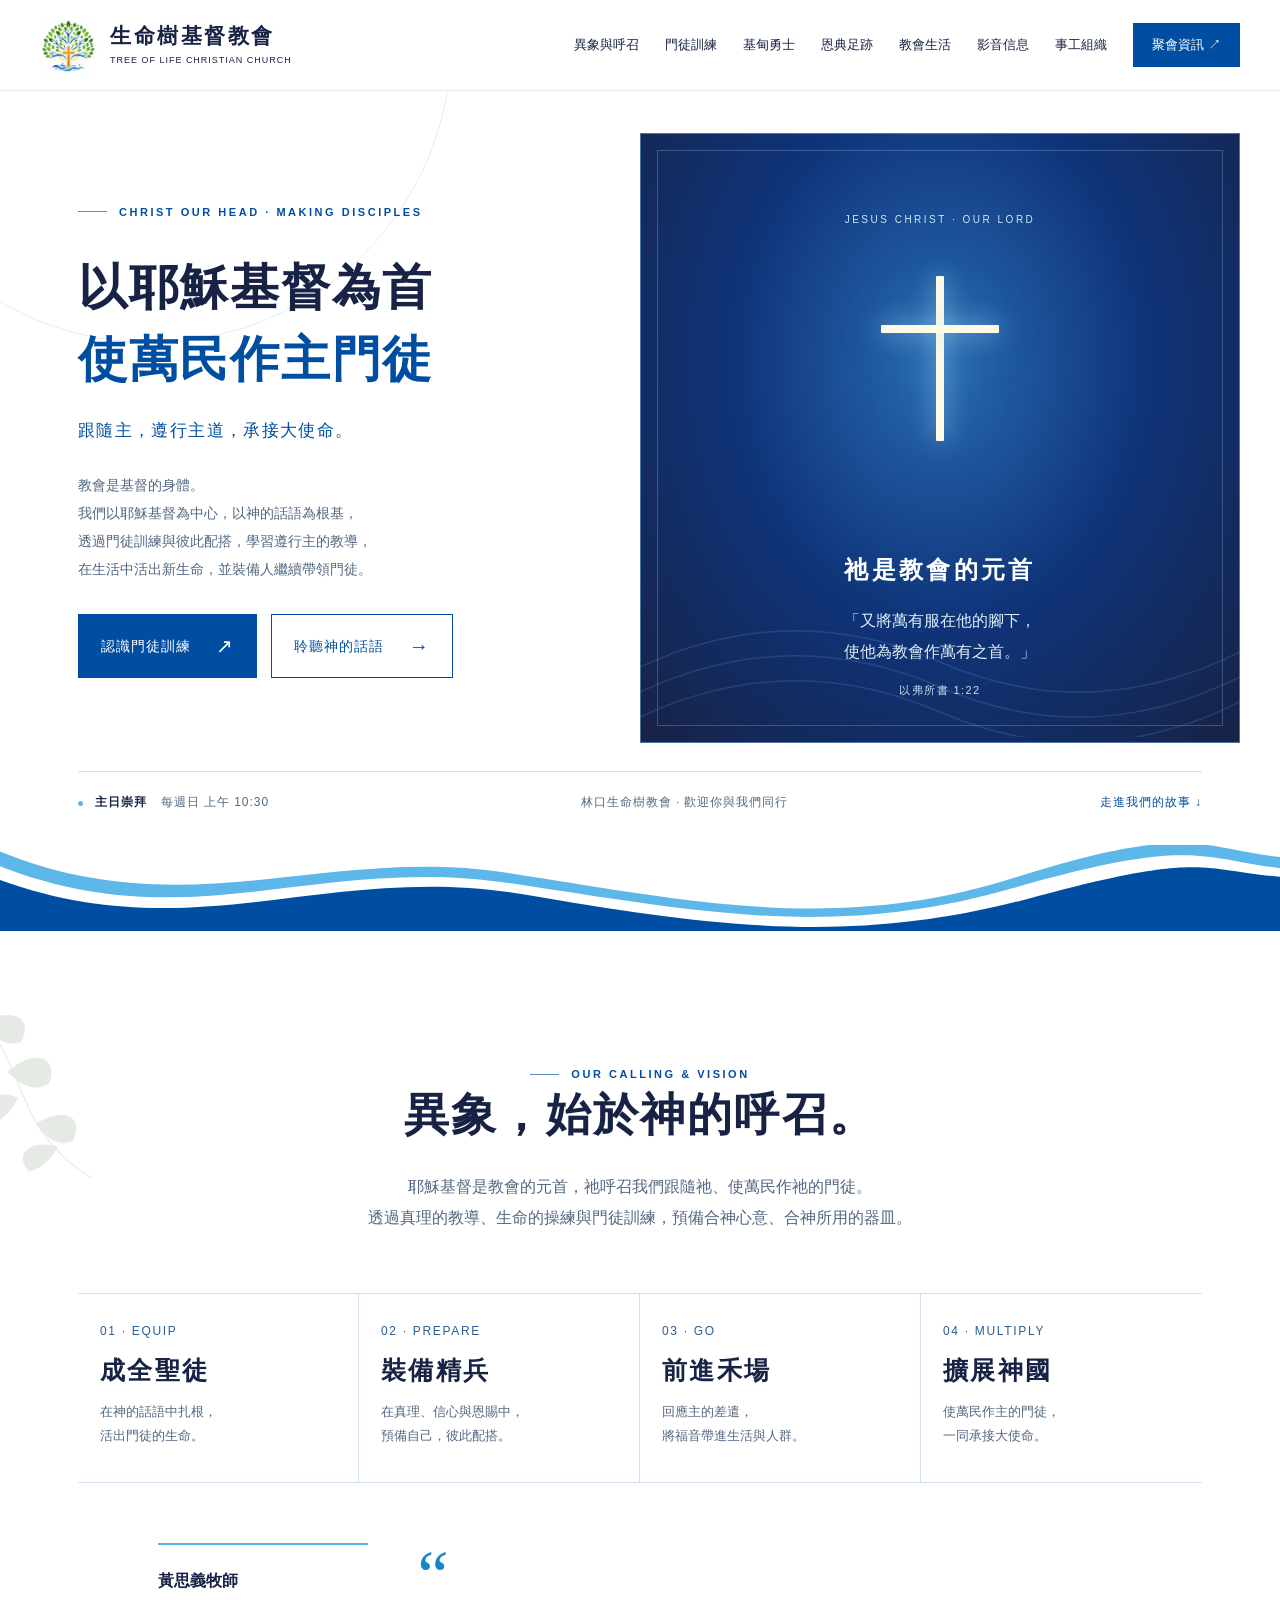
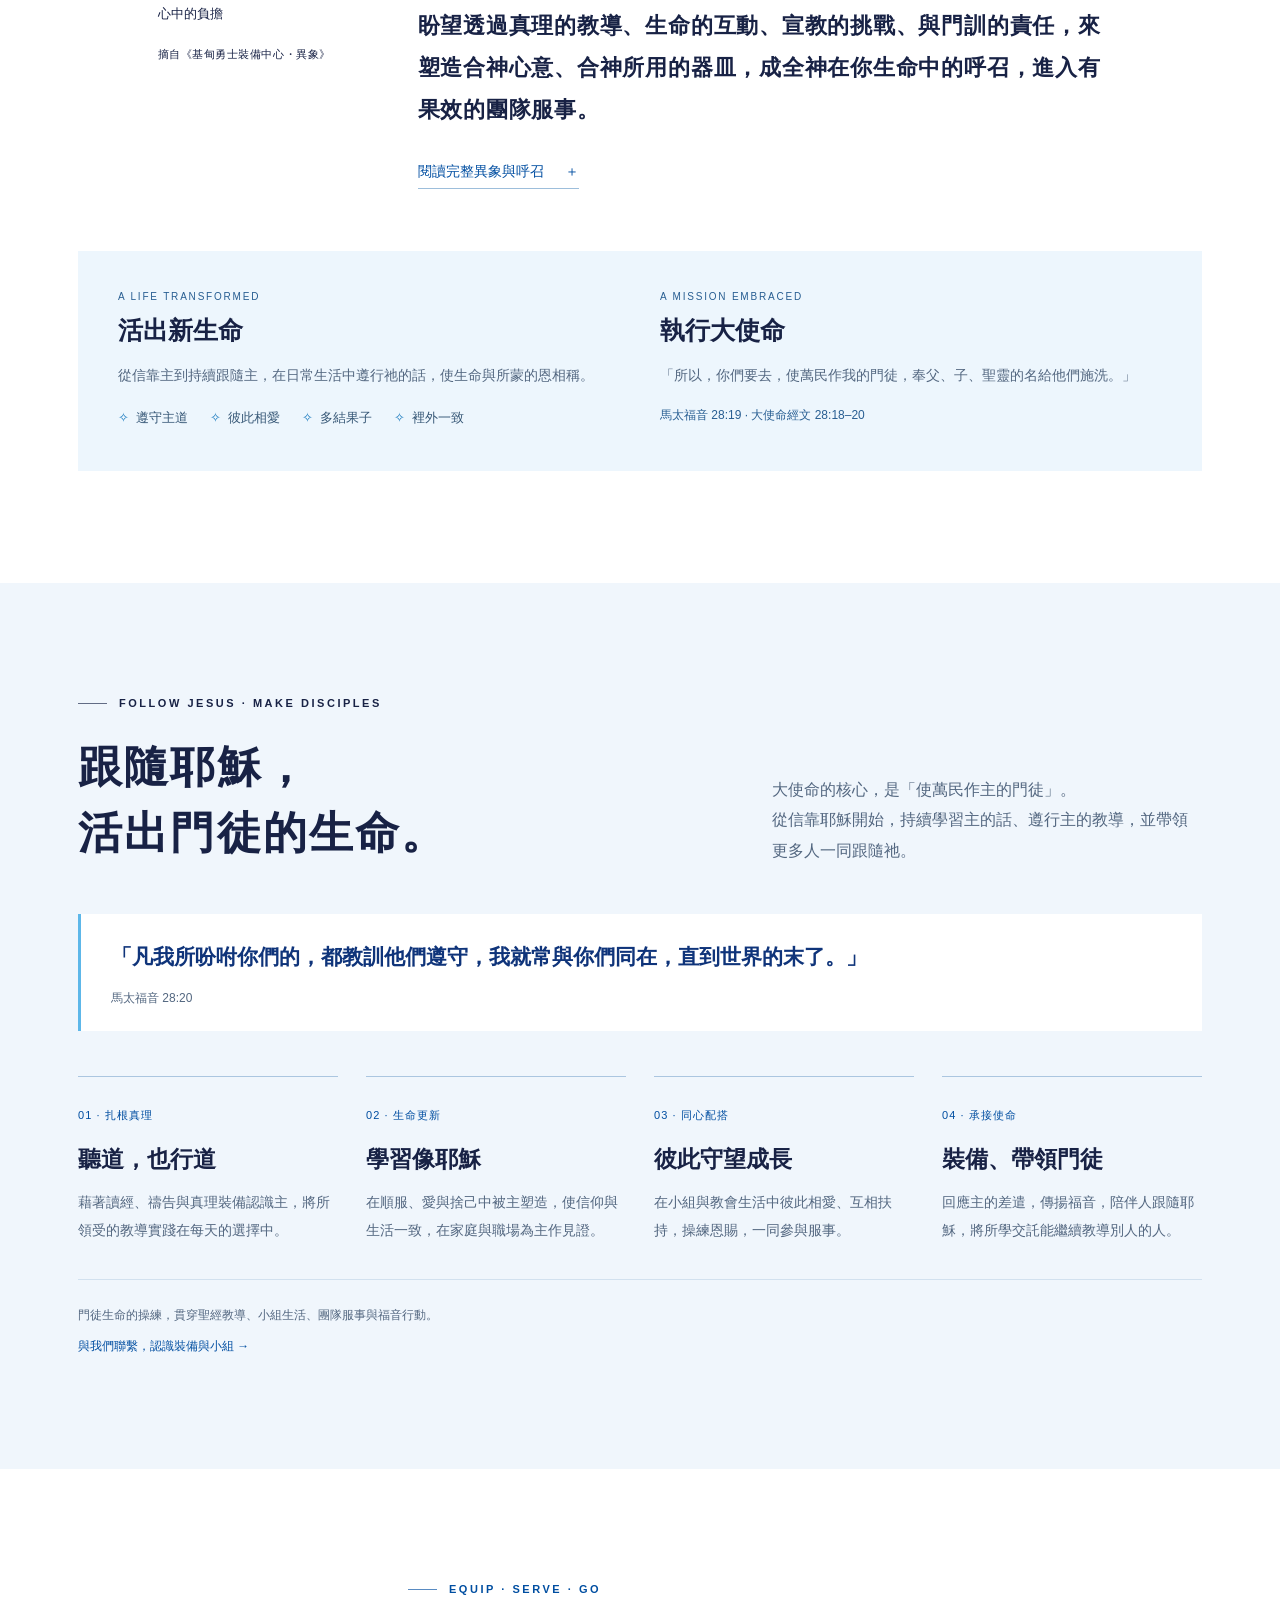
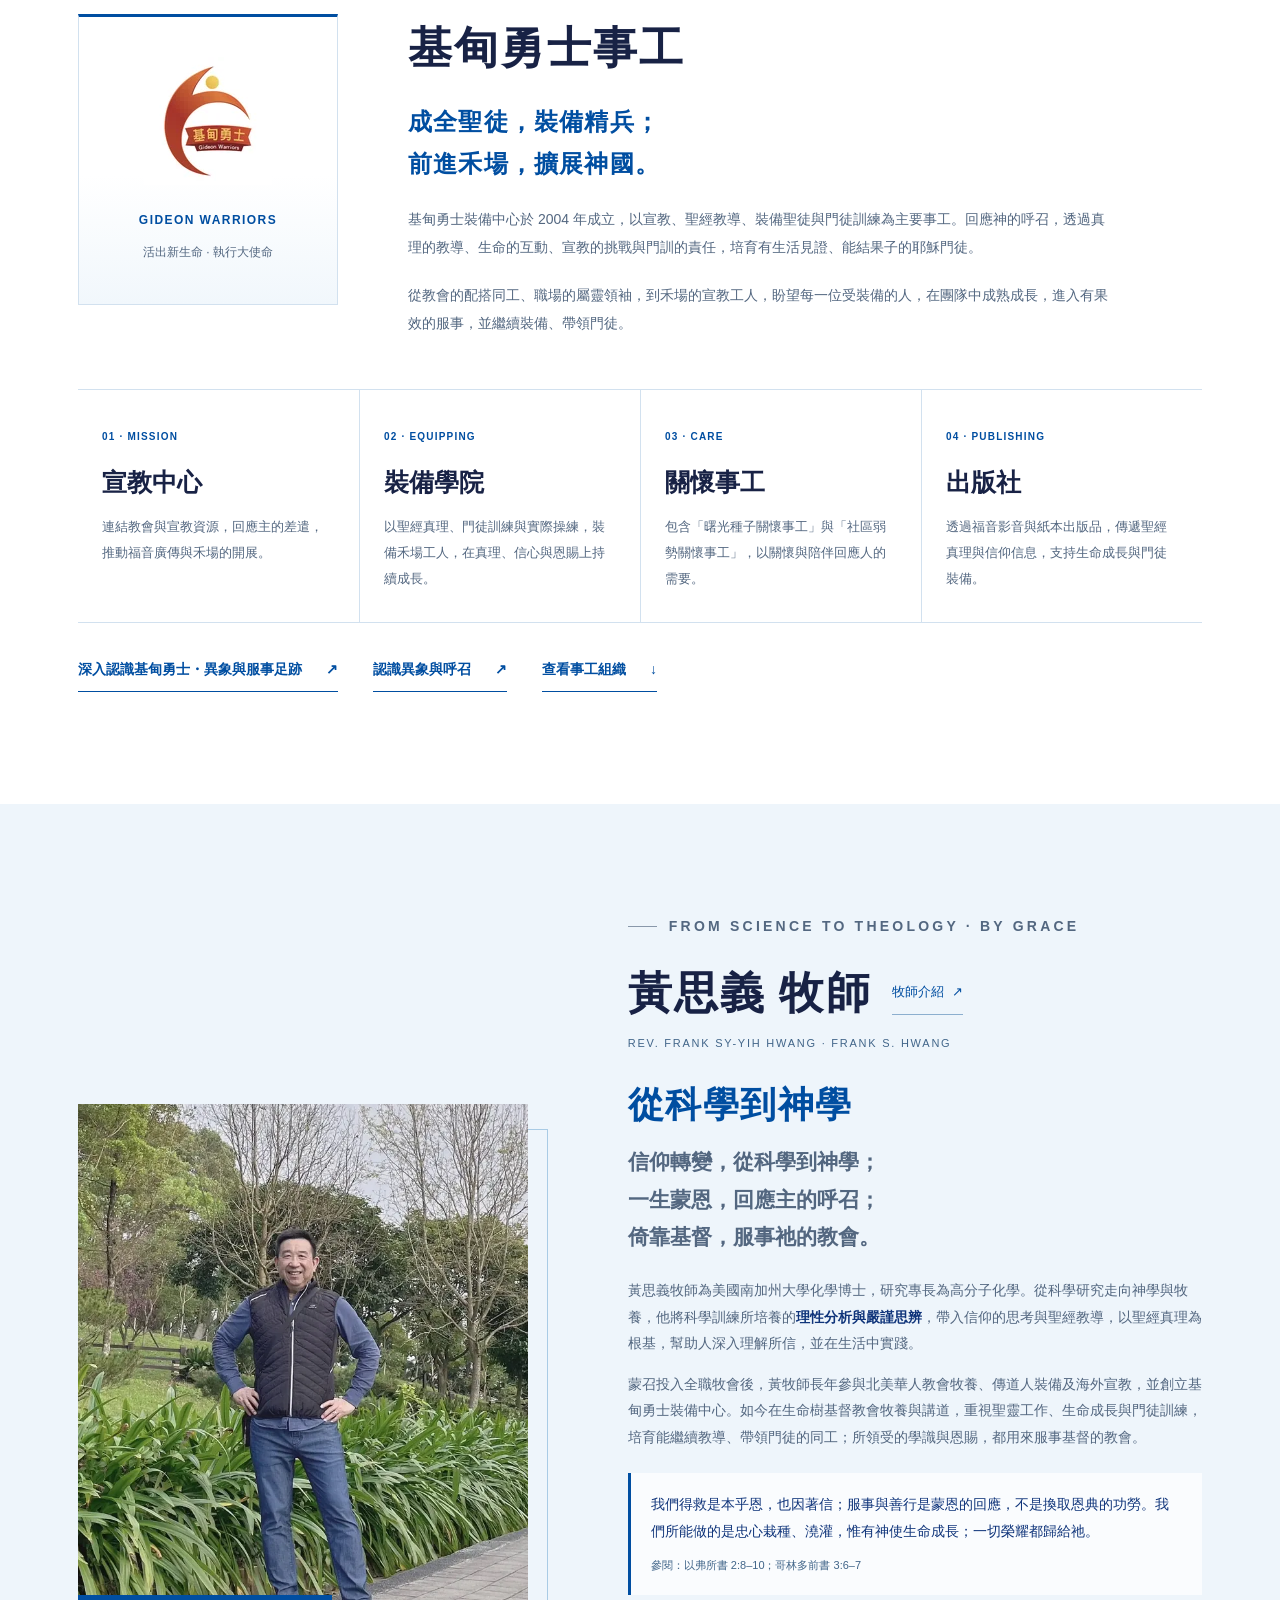
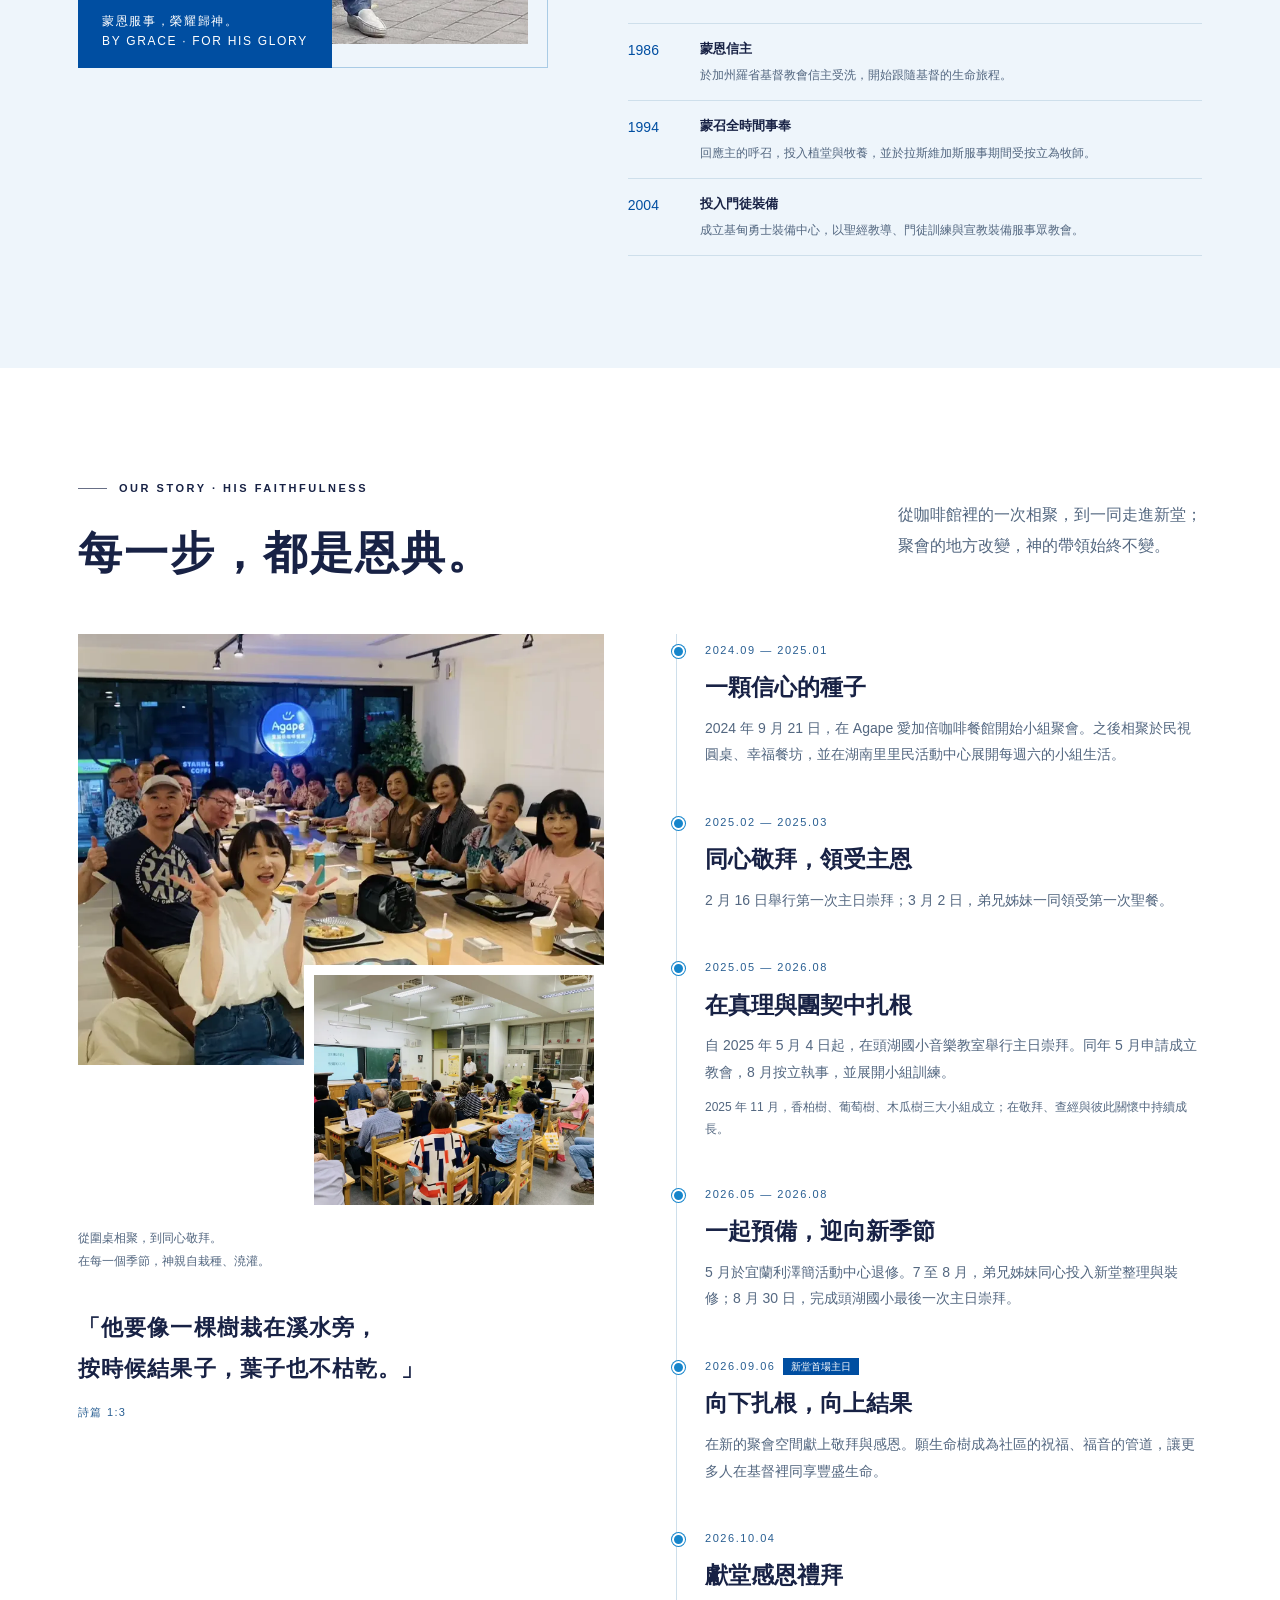
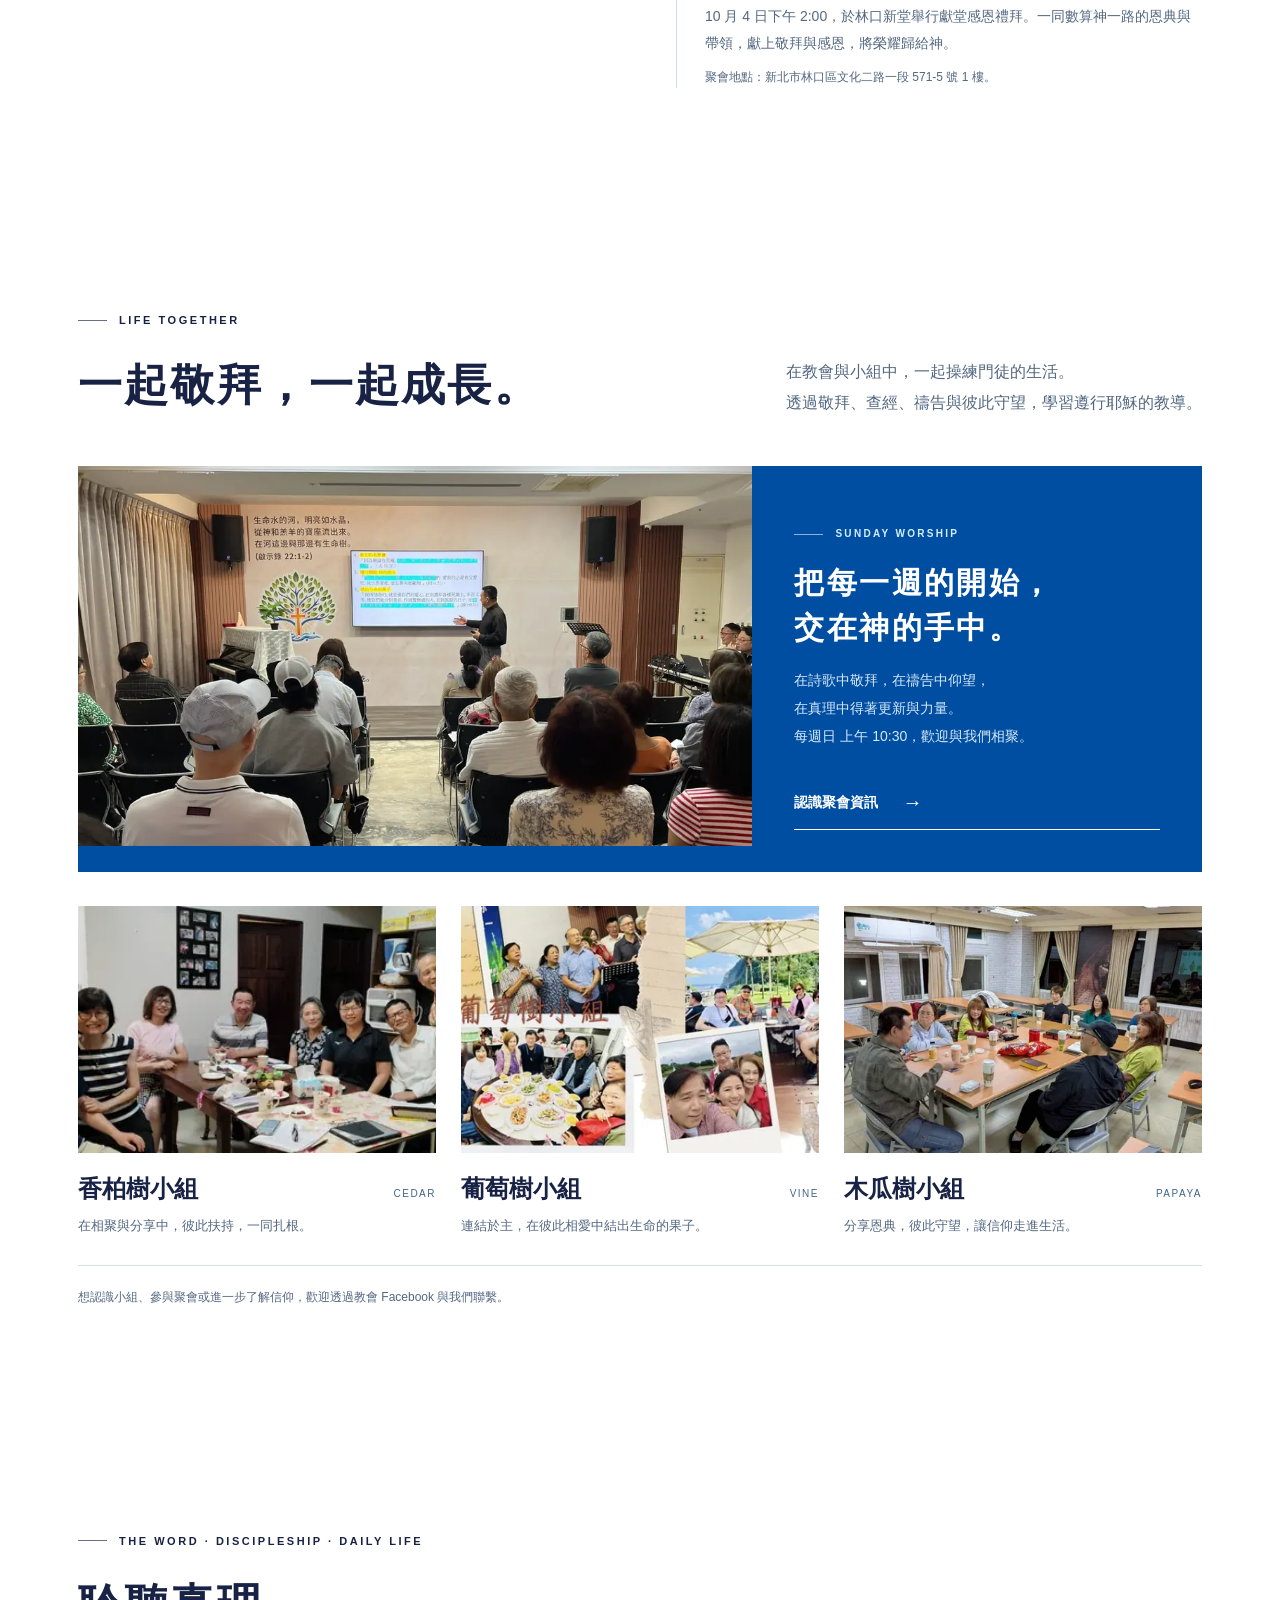
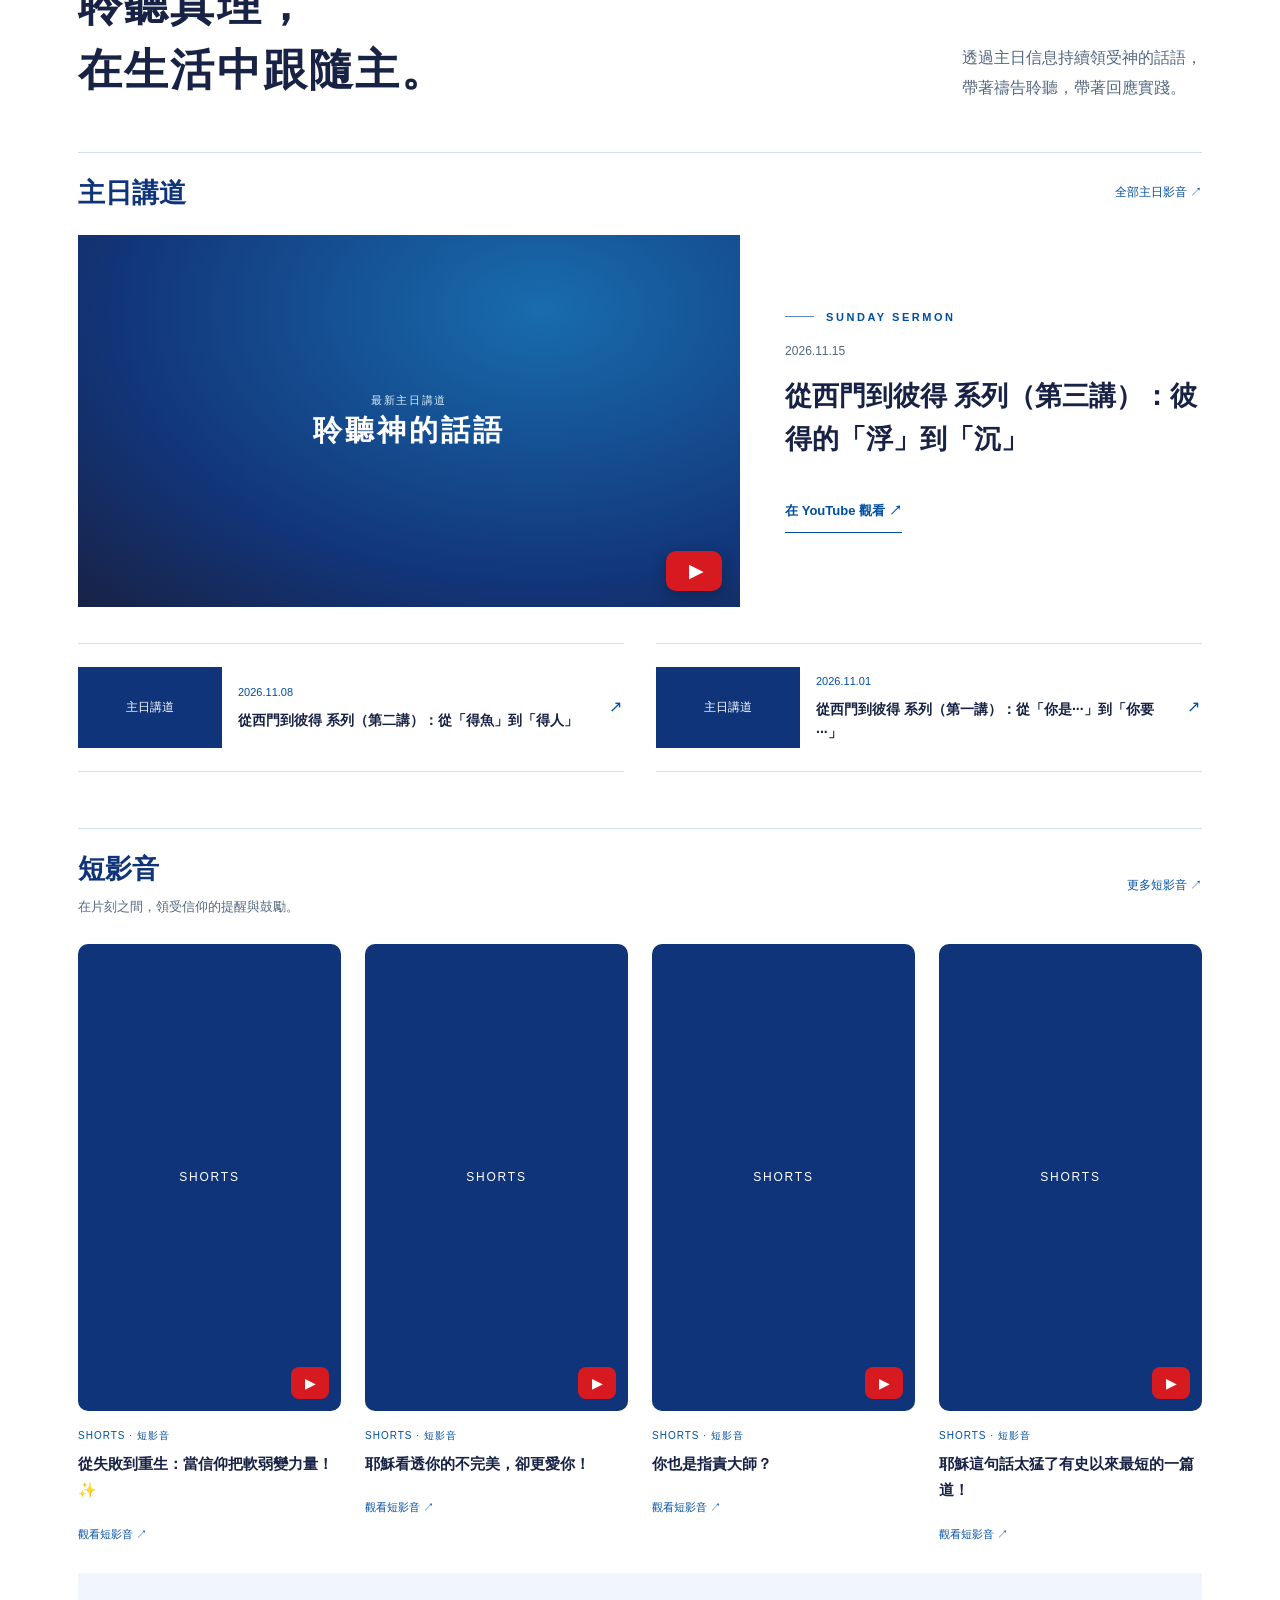
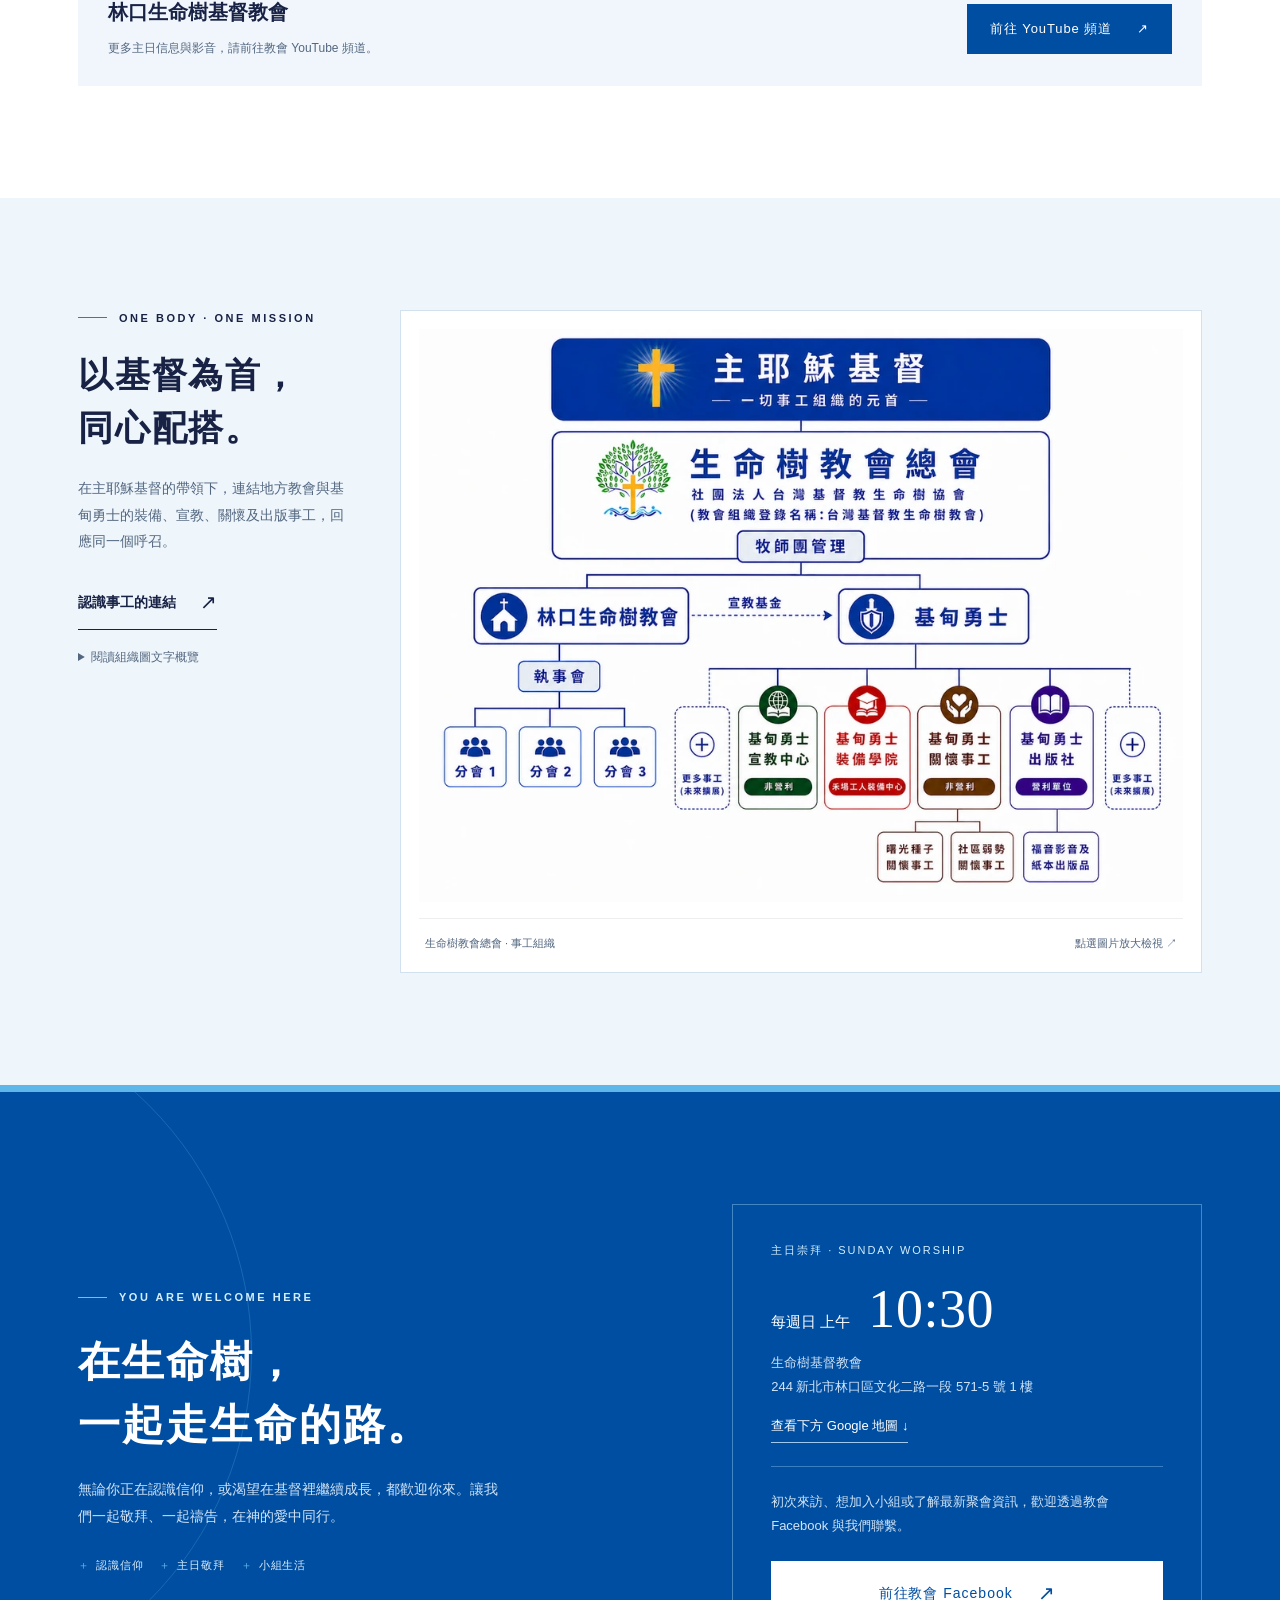
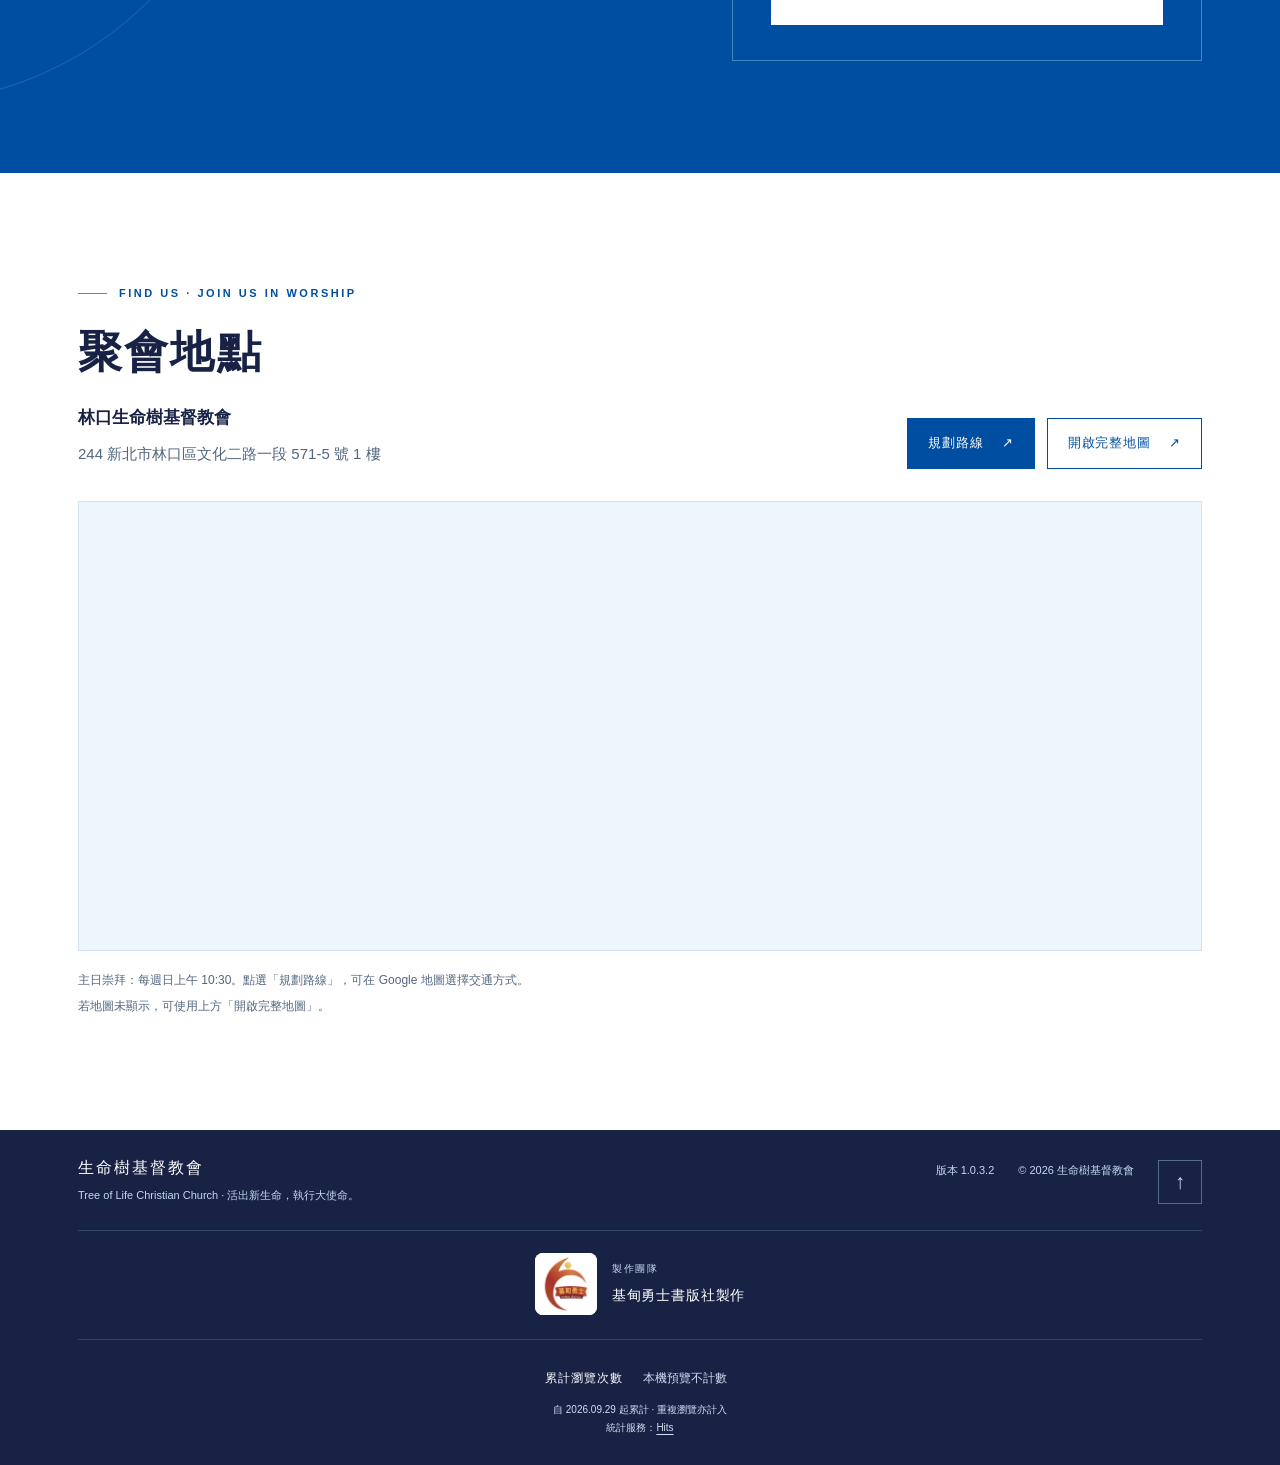
==== commit 5d32d552: "Release 1.0.3.2: 更新教會影音與活動資訊" ====
--- a/index.html
+++ b/index.html
@@ -10,7 +10,7 @@
 <meta property="og:type" content="website">
 <meta property="og:locale" content="zh_TW">
 <title>生命樹基督教會｜以基督為首，裝備門徒，承接大使命</title>
-<meta name="version" content="1.0.3.1">
+<meta name="version" content="1.0.3.2">
 <link rel="icon" href="assets/logo.9223cd3e3474.webp" type="image/webp">
 <link rel="stylesheet" href="assets/site.6177385f3d0e.css">
 <script defer src="assets/site.903deae721e8.js"></script>
@@ -88,7 +88,7 @@
  <section class="section media-section" id="media" aria-labelledby="media-title"><div class="wrap">
   <div class="section-intro"><div><p class="eyebrow">THE WORD · DISCIPLESHIP · DAILY LIFE</p><h2 id="media-title">聆聽真理，<br>在生活中跟隨主。</h2></div><p class="lead">透過主日信息持續領受神的話語，<br>帶著禱告聆聽，帶著回應實踐。</p></div>
   <div class="media-category"><h3 id="sermons-title">主日講道</h3><a href="https://www.youtube.com/channel/UCIW4mrTi0dkILHCV9W27sPg/videos" target="_blank" rel="noopener noreferrer">全部主日影音 ↗</a></div>
-<div class="media-feature" aria-labelledby="sermons-title"><div class="video-stage"><a class="video-load" href="https://www.youtube.com/watch?v=22_VSBxQTzk" target="_blank" rel="noopener noreferrer" aria-label="在 YouTube 觀看：生命樹基督教會 2026年11月08日 主日證道黃思義牧師：從西門到彼得 系列（第二講）：從「得魚」到「得人」"><img class="youtube-thumbnail" src="https://i.ytimg.com/vi/22_VSBxQTzk/hqdefault.jpg" width="480" height="360" loading="lazy" decoding="async" fetchpriority="low" alt=""><span class="video-kicker">最新主日講道</span><span class="play-symbol" aria-hidden="true">▶</span><strong>聆聽神的話語</strong></a></div><div class="video-copy"><p class="eyebrow">SUNDAY SERMON</p><p class="video-date"><time datetime="2026-11-08">2026.11.08</time></p><h3>從西門到彼得 系列（第二講）：從「得魚」到「得人」</h3><a class="text-link" href="https://www.youtube.com/watch?v=22_VSBxQTzk" target="_blank" rel="noopener noreferrer">在 YouTube 觀看 ↗</a></div></div><div class="more-messages"><a href="https://www.youtube.com/watch?v=rkmKVfRDvQQ" target="_blank" rel="noopener noreferrer"><span class="message-thumb"><span class="thumb-fallback" aria-hidden="true">主日講道</span><img class="youtube-thumbnail" src="https://i.ytimg.com/vi/rkmKVfRDvQQ/hqdefault.jpg" width="480" height="360" loading="lazy" decoding="async" fetchpriority="low" alt=""></span><span class="message-copy"><time datetime="2026-11-01">2026.11.01</time><strong>從西門到彼得 系列（第一講）：從「你是···」到「你要···」</strong></span><b aria-hidden="true">↗</b></a><a href="https://www.youtube.com/watch?v=1lv034no8kA" target="_blank" rel="noopener noreferrer"><span class="message-thumb"><span class="thumb-fallback" aria-hidden="true">主日講道</span><img class="youtube-thumbnail" src="https://i.ytimg.com/vi/1lv034no8kA/hqdefault.jpg" width="480" height="360" loading="lazy" decoding="async" fetchpriority="low" alt=""></span><span class="message-copy"><time datetime="2026-10-18">2026.10.18</time><strong>巨人與蚱蜢 系列（第七講）：打敗耶布斯人-戰勝「控告之靈」</strong></span><b aria-hidden="true">↗</b></a></div><div class="media-category shorts-heading"><div><h3 id="shorts-title">短影音</h3><p>在片刻之間，領受信仰的提醒與鼓勵。</p></div><a href="https://www.youtube.com/channel/UCIW4mrTi0dkILHCV9W27sPg/shorts" target="_blank" rel="noopener noreferrer">更多短影音 ↗</a></div><div class="shorts-grid" aria-labelledby="shorts-title"><a class="short-card" href="https://www.youtube.com/shorts/rXRhvyfSdPM" target="_blank" rel="noopener noreferrer"><span class="short-cover"><span class="short-fallback" aria-hidden="true">SHORTS</span><img class="youtube-thumbnail" src="https://i.ytimg.com/vi/rXRhvyfSdPM/oar2.jpg?sqp=-oaymwEkCJUDENAFSFqQAgHyq4qpAxMIARUAAAAAJQAAyEI9AICiQ3gB&amp;rs=AOn4CLBHECVzuXIZktDwZ52gHdSDizgCQg" width="405" height="720" loading="lazy" decoding="async" fetchpriority="low" alt=""><span class="short-play" aria-hidden="true">▶</span></span><span class="short-label">SHORTS · 短影音</span><h4>從失敗到重生：當信仰把軟弱變力量！✨</h4><span class="short-watch">觀看短影音 ↗</span></a><a class="short-card" href="https://www.youtube.com/shorts/EmPV9to0KeE" target="_blank" rel="noopener noreferrer"><span class="short-cover"><span class="short-fallback" aria-hidden="true">SHORTS</span><img class="youtube-thumbnail" src="https://i.ytimg.com/vi/EmPV9to0KeE/oar1.jpg?sqp=-oaymwEkCJUDENAFSFqQAgHyq4qpAxMIARUAAAAAJQAAyEI9AICiQ3gB&amp;rs=AOn4CLCd6qqEaEVozNPNPwDSbsiMFXNqoA" width="405" height="720" loading="lazy" decoding="async" fetchpriority="low" alt=""><span class="short-play" aria-hidden="true">▶</span></span><span class="short-label">SHORTS · 短影音</span><h4>耶穌看透你的不完美，卻更愛你！</h4><span class="short-watch">觀看短影音 ↗</span></a><a class="short-card" href="https://www.youtube.com/shorts/qtrWYF5k0sc" target="_blank" rel="noopener noreferrer"><span class="short-cover"><span class="short-fallback" aria-hidden="true">SHORTS</span><img class="youtube-thumbnail" src="https://i.ytimg.com/vi/qtrWYF5k0sc/oar1.jpg?sqp=-oaymwEkCJUDENAFSFqQAgHyq4qpAxMIARUAAAAAJQAAyEI9AICiQ3gB&amp;rs=AOn4CLClMZaHaRerVufX9RVPGXoe5HpWcg" width="405" height="720" loading="lazy" decoding="async" fetchpriority="low" alt=""><span class="short-play" aria-hidden="true">▶</span></span><span class="short-label">SHORTS · 短影音</span><h4>你也是指責大師？</h4><span class="short-watch">觀看短影音 ↗</span></a><a class="short-card" href="https://www.youtube.com/shorts/_g7TfjMC8PY" target="_blank" rel="noopener noreferrer"><span class="short-cover"><span class="short-fallback" aria-hidden="true">SHORTS</span><img class="youtube-thumbnail" src="https://i.ytimg.com/vi/_g7TfjMC8PY/oar2.jpg?sqp=-oaymwEkCJUDENAFSFqQAgHyq4qpAxMIARUAAAAAJQAAyEI9AICiQ3gB&amp;rs=AOn4CLDONoHluhAtwXaNXIxgzdwnttXX6w" width="405" height="720" loading="lazy" decoding="async" fetchpriority="low" alt=""><span class="short-play" aria-hidden="true">▶</span></span><span class="short-label">SHORTS · 短影音</span><h4>耶穌這句話太猛了有史以來最短的一篇道！</h4><span class="short-watch">觀看短影音 ↗</span></a></div>
+<div class="media-feature" aria-labelledby="sermons-title"><div class="video-stage"><a class="video-load" href="https://www.youtube.com/watch?v=4OL5LLI5Kec" target="_blank" rel="noopener noreferrer" aria-label="在 YouTube 觀看：生命樹基督教會 2026年11月15日 主日證道黃思義牧師：從西門到彼得 系列（第三講）：彼得的「浮」到「沉」"><img class="youtube-thumbnail" src="https://i.ytimg.com/vi/4OL5LLI5Kec/hqdefault.jpg" width="480" height="360" loading="lazy" decoding="async" fetchpriority="low" alt=""><span class="video-kicker">最新主日講道</span><span class="play-symbol" aria-hidden="true">▶</span><strong>聆聽神的話語</strong></a></div><div class="video-copy"><p class="eyebrow">SUNDAY SERMON</p><p class="video-date"><time datetime="2026-11-15">2026.11.15</time></p><h3>從西門到彼得 系列（第三講）：彼得的「浮」到「沉」</h3><a class="text-link" href="https://www.youtube.com/watch?v=4OL5LLI5Kec" target="_blank" rel="noopener noreferrer">在 YouTube 觀看 ↗</a></div></div><div class="more-messages"><a href="https://www.youtube.com/watch?v=22_VSBxQTzk" target="_blank" rel="noopener noreferrer"><span class="message-thumb"><span class="thumb-fallback" aria-hidden="true">主日講道</span><img class="youtube-thumbnail" src="https://i.ytimg.com/vi/22_VSBxQTzk/hqdefault.jpg" width="480" height="360" loading="lazy" decoding="async" fetchpriority="low" alt=""></span><span class="message-copy"><time datetime="2026-11-08">2026.11.08</time><strong>從西門到彼得 系列（第二講）：從「得魚」到「得人」</strong></span><b aria-hidden="true">↗</b></a><a href="https://www.youtube.com/watch?v=rkmKVfRDvQQ" target="_blank" rel="noopener noreferrer"><span class="message-thumb"><span class="thumb-fallback" aria-hidden="true">主日講道</span><img class="youtube-thumbnail" src="https://i.ytimg.com/vi/rkmKVfRDvQQ/hqdefault.jpg" width="480" height="360" loading="lazy" decoding="async" fetchpriority="low" alt=""></span><span class="message-copy"><time datetime="2026-11-01">2026.11.01</time><strong>從西門到彼得 系列（第一講）：從「你是···」到「你要···」</strong></span><b aria-hidden="true">↗</b></a></div><div class="media-category shorts-heading"><div><h3 id="shorts-title">短影音</h3><p>在片刻之間，領受信仰的提醒與鼓勵。</p></div><a href="https://www.youtube.com/channel/UCIW4mrTi0dkILHCV9W27sPg/shorts" target="_blank" rel="noopener noreferrer">更多短影音 ↗</a></div><div class="shorts-grid" aria-labelledby="shorts-title"><a class="short-card" href="https://www.youtube.com/shorts/rXRhvyfSdPM" target="_blank" rel="noopener noreferrer"><span class="short-cover"><span class="short-fallback" aria-hidden="true">SHORTS</span><img class="youtube-thumbnail" src="https://i.ytimg.com/vi/rXRhvyfSdPM/oar3.jpg?sqp=-oaymwEkCJUDENAFSFqQAgHyq4qpAxMIARUAAAAAJQAAyEI9AICiQ3gB&amp;rs=AOn4CLBh50vfgoiXONpBfLPT29TwwlC0jQ" width="405" height="720" loading="lazy" decoding="async" fetchpriority="low" alt=""><span class="short-play" aria-hidden="true">▶</span></span><span class="short-label">SHORTS · 短影音</span><h4>從失敗到重生：當信仰把軟弱變力量！✨</h4><span class="short-watch">觀看短影音 ↗</span></a><a class="short-card" href="https://www.youtube.com/shorts/EmPV9to0KeE" target="_blank" rel="noopener noreferrer"><span class="short-cover"><span class="short-fallback" aria-hidden="true">SHORTS</span><img class="youtube-thumbnail" src="https://i.ytimg.com/vi/EmPV9to0KeE/oar1.jpg?sqp=-oaymwEkCJUDENAFSFqQAgHyq4qpAxMIARUAAAAAJQAAyEI9AICiQ3gB&amp;rs=AOn4CLCd6qqEaEVozNPNPwDSbsiMFXNqoA" width="405" height="720" loading="lazy" decoding="async" fetchpriority="low" alt=""><span class="short-play" aria-hidden="true">▶</span></span><span class="short-label">SHORTS · 短影音</span><h4>耶穌看透你的不完美，卻更愛你！</h4><span class="short-watch">觀看短影音 ↗</span></a><a class="short-card" href="https://www.youtube.com/shorts/qtrWYF5k0sc" target="_blank" rel="noopener noreferrer"><span class="short-cover"><span class="short-fallback" aria-hidden="true">SHORTS</span><img class="youtube-thumbnail" src="https://i.ytimg.com/vi/qtrWYF5k0sc/oar2.jpg?sqp=-oaymwEkCJUDENAFSFqQAgHyq4qpAxMIARUAAAAAJQAAyEI9AICiQ3gB&amp;rs=AOn4CLDhG8UyRhDtPIHZWKvgdyieB4mVFQ" width="405" height="720" loading="lazy" decoding="async" fetchpriority="low" alt=""><span class="short-play" aria-hidden="true">▶</span></span><span class="short-label">SHORTS · 短影音</span><h4>你也是指責大師？</h4><span class="short-watch">觀看短影音 ↗</span></a><a class="short-card" href="https://www.youtube.com/shorts/_g7TfjMC8PY" target="_blank" rel="noopener noreferrer"><span class="short-cover"><span class="short-fallback" aria-hidden="true">SHORTS</span><img class="youtube-thumbnail" src="https://i.ytimg.com/vi/_g7TfjMC8PY/oar2.jpg?sqp=-oaymwEkCJUDENAFSFqQAgHyq4qpAxMIARUAAAAAJQAAyEI9AICiQ3gB&amp;rs=AOn4CLDONoHluhAtwXaNXIxgzdwnttXX6w" width="405" height="720" loading="lazy" decoding="async" fetchpriority="low" alt=""><span class="short-play" aria-hidden="true">▶</span></span><span class="short-label">SHORTS · 短影音</span><h4>耶穌這句話太猛了有史以來最短的一篇道！</h4><span class="short-watch">觀看短影音 ↗</span></a></div>
   <div class="youtube-channel"><div><strong>林口生命樹基督教會</strong><p>更多主日信息與影音，請前往教會 YouTube 頻道。</p></div><a class="btn btn-primary" href="https://www.youtube.com/@%E6%9E%97%E5%8F%A3%E7%94%9F%E5%91%BD%E6%A8%B9%E5%9F%BA%E7%9D%A3%E6%95%99%E6%9C%83" target="_blank" rel="noopener noreferrer">前往 YouTube 頻道 <span aria-hidden="true">↗</span></a></div>
  </div></section>
 
@@ -104,7 +104,7 @@
  </div></section>
 
 </main>
-<footer class="footer"><div class="wrap footer-inner"><div><strong>生命樹基督教會</strong><span>Tree of Life Christian Church · 活出新生命，執行大使命。</span></div><div class="footer-links"><span class="site-version">版本 1.0.3.1</span><span>© <span id="year">2026</span> 生命樹基督教會</span><a href="#home" class="backtop" aria-label="回到頁首">↑</a></div></div><div class="wrap"><div class="production-credit" aria-label="製作團隊"><img src="assets/publisher-logo.13ce095ea7af.webp" width="62" height="62" loading="lazy" decoding="async" fetchpriority="low" alt="基甸勇士 Gideon Warriors logo"><div><small>製作團隊</small><p>基甸勇士書版社製作</p></div></div></div><div class="wrap"><div class="site-counter" id="visitor-count" aria-label="網站瀏覽統計"><div class="site-counter-line"><span class="site-counter-label">累計瀏覽次數</span><span class="site-counter-value" aria-live="polite"><img id="visitor-badge" height="24" decoding="async" fetchpriority="low" referrerpolicy="no-referrer" alt="本站累計瀏覽次數，由 Hits 統計" hidden><span id="visitor-status">讀取中…</span></span></div><p class="site-counter-note">自 2026.09.29 起累計 · 重複瀏覽亦計入<br>統計服務：<a href="https://hits.sh/gideonwarriors.github.io/treeoflife/" target="_blank" rel="noopener noreferrer">Hits</a></p><noscript><p class="site-counter-note">啟用 JavaScript 後可顯示瀏覽統計。</p></noscript></div></div></footer>
+<footer class="footer"><div class="wrap footer-inner"><div><strong>生命樹基督教會</strong><span>Tree of Life Christian Church · 活出新生命，執行大使命。</span></div><div class="footer-links"><span class="site-version">版本 1.0.3.2</span><span>© <span id="year">2026</span> 生命樹基督教會</span><a href="#home" class="backtop" aria-label="回到頁首">↑</a></div></div><div class="wrap"><div class="production-credit" aria-label="製作團隊"><img src="assets/publisher-logo.13ce095ea7af.webp" width="62" height="62" loading="lazy" decoding="async" fetchpriority="low" alt="基甸勇士 Gideon Warriors logo"><div><small>製作團隊</small><p>基甸勇士書版社製作</p></div></div></div><div class="wrap"><div class="site-counter" id="visitor-count" aria-label="網站瀏覽統計"><div class="site-counter-line"><span class="site-counter-label">累計瀏覽次數</span><span class="site-counter-value" aria-live="polite"><img id="visitor-badge" height="24" decoding="async" fetchpriority="low" referrerpolicy="no-referrer" alt="本站累計瀏覽次數，由 Hits 統計" hidden><span id="visitor-status">讀取中…</span></span></div><p class="site-counter-note">自 2026.09.29 起累計 · 重複瀏覽亦計入<br>統計服務：<a href="https://hits.sh/gideonwarriors.github.io/treeoflife/" target="_blank" rel="noopener noreferrer">Hits</a></p><noscript><p class="site-counter-note">啟用 JavaScript 後可顯示瀏覽統計。</p></noscript></div></div></footer>
 <dialog class="org-dialog" aria-labelledby="dialog-title"><div class="dialog-bar"><strong id="dialog-title">生命樹教會總會組織圖</strong><div class="zoom-controls"><button type="button" id="zoom-button" aria-pressed="false">放大</button><button type="button" id="close-dialog" aria-label="關閉組織圖">關閉 ×</button></div></div><div class="org-image-scroll"><img id="dialog-image" alt="生命樹教會總會組織圖完整檢視"></div><p class="dialog-hint">放大後可橫向及上下捲動；按 Esc 鍵或「關閉」返回網頁。</p></dialog>
 
 </body>
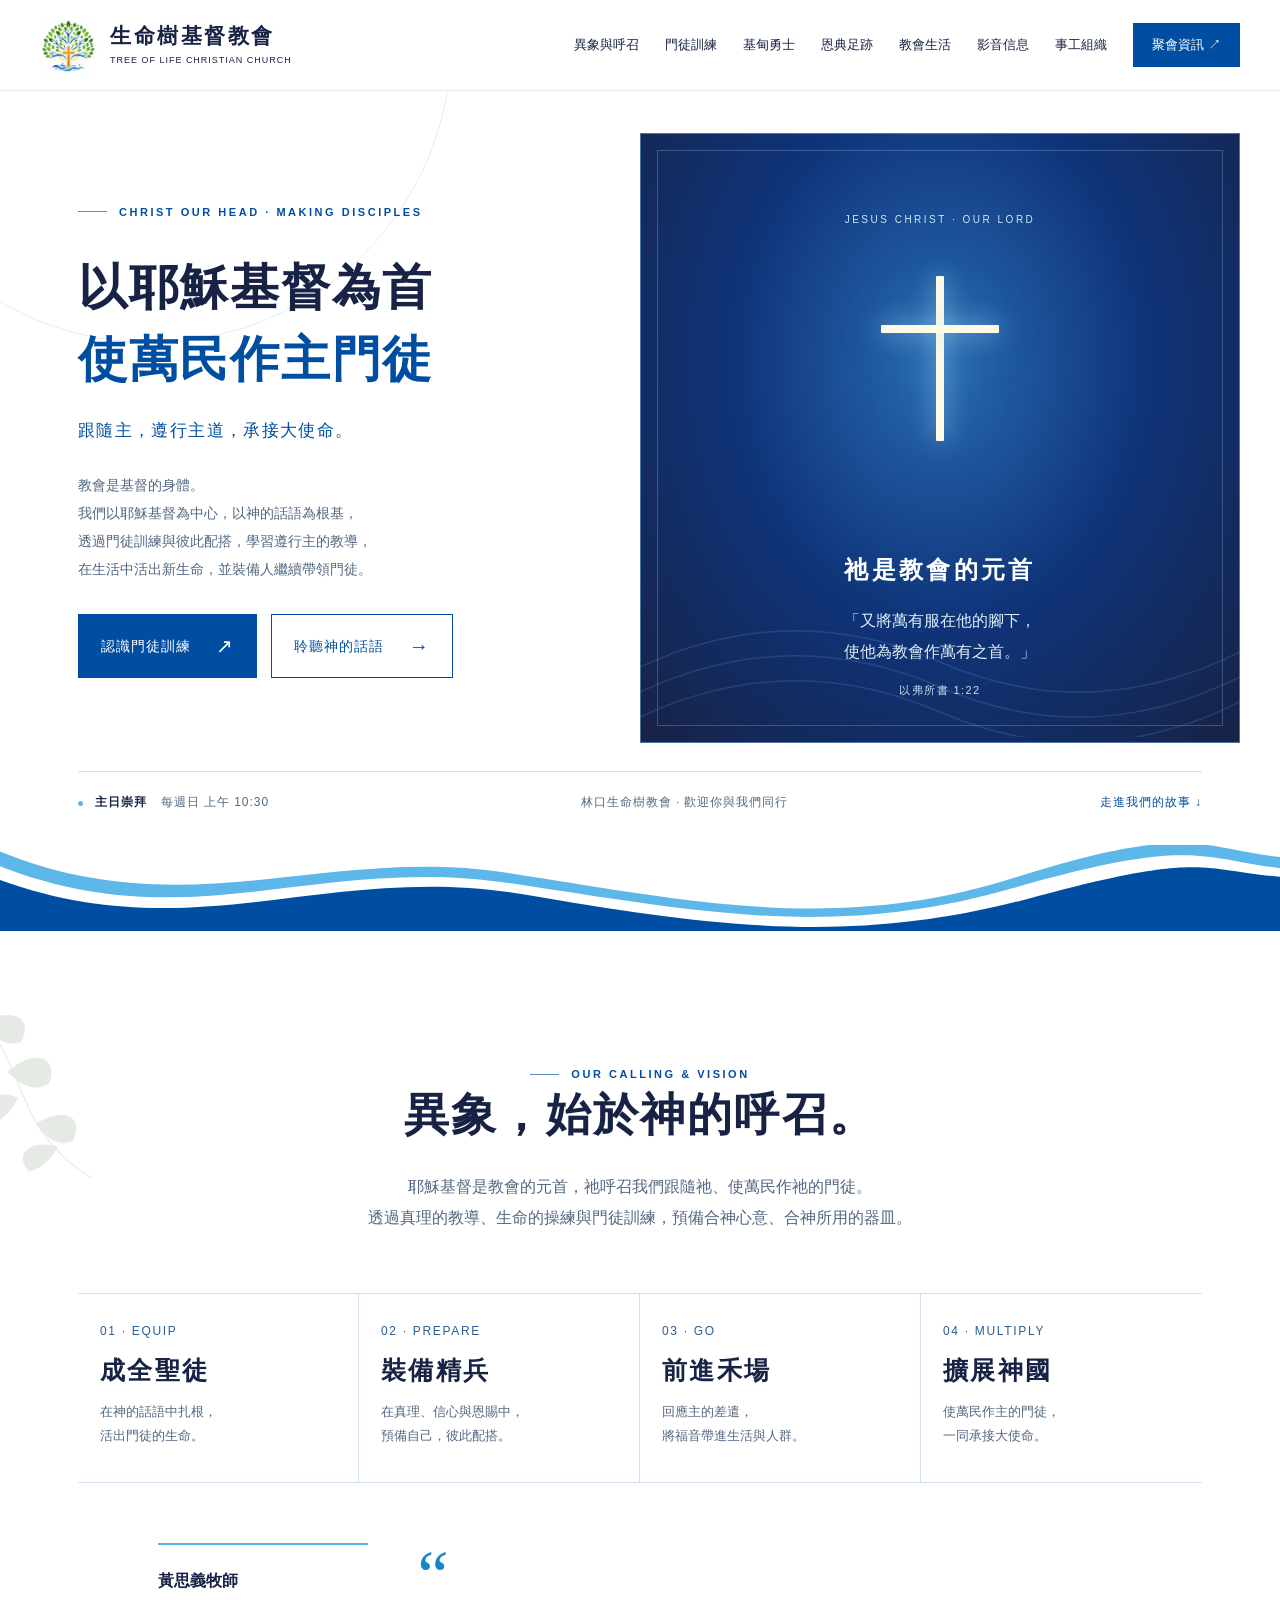
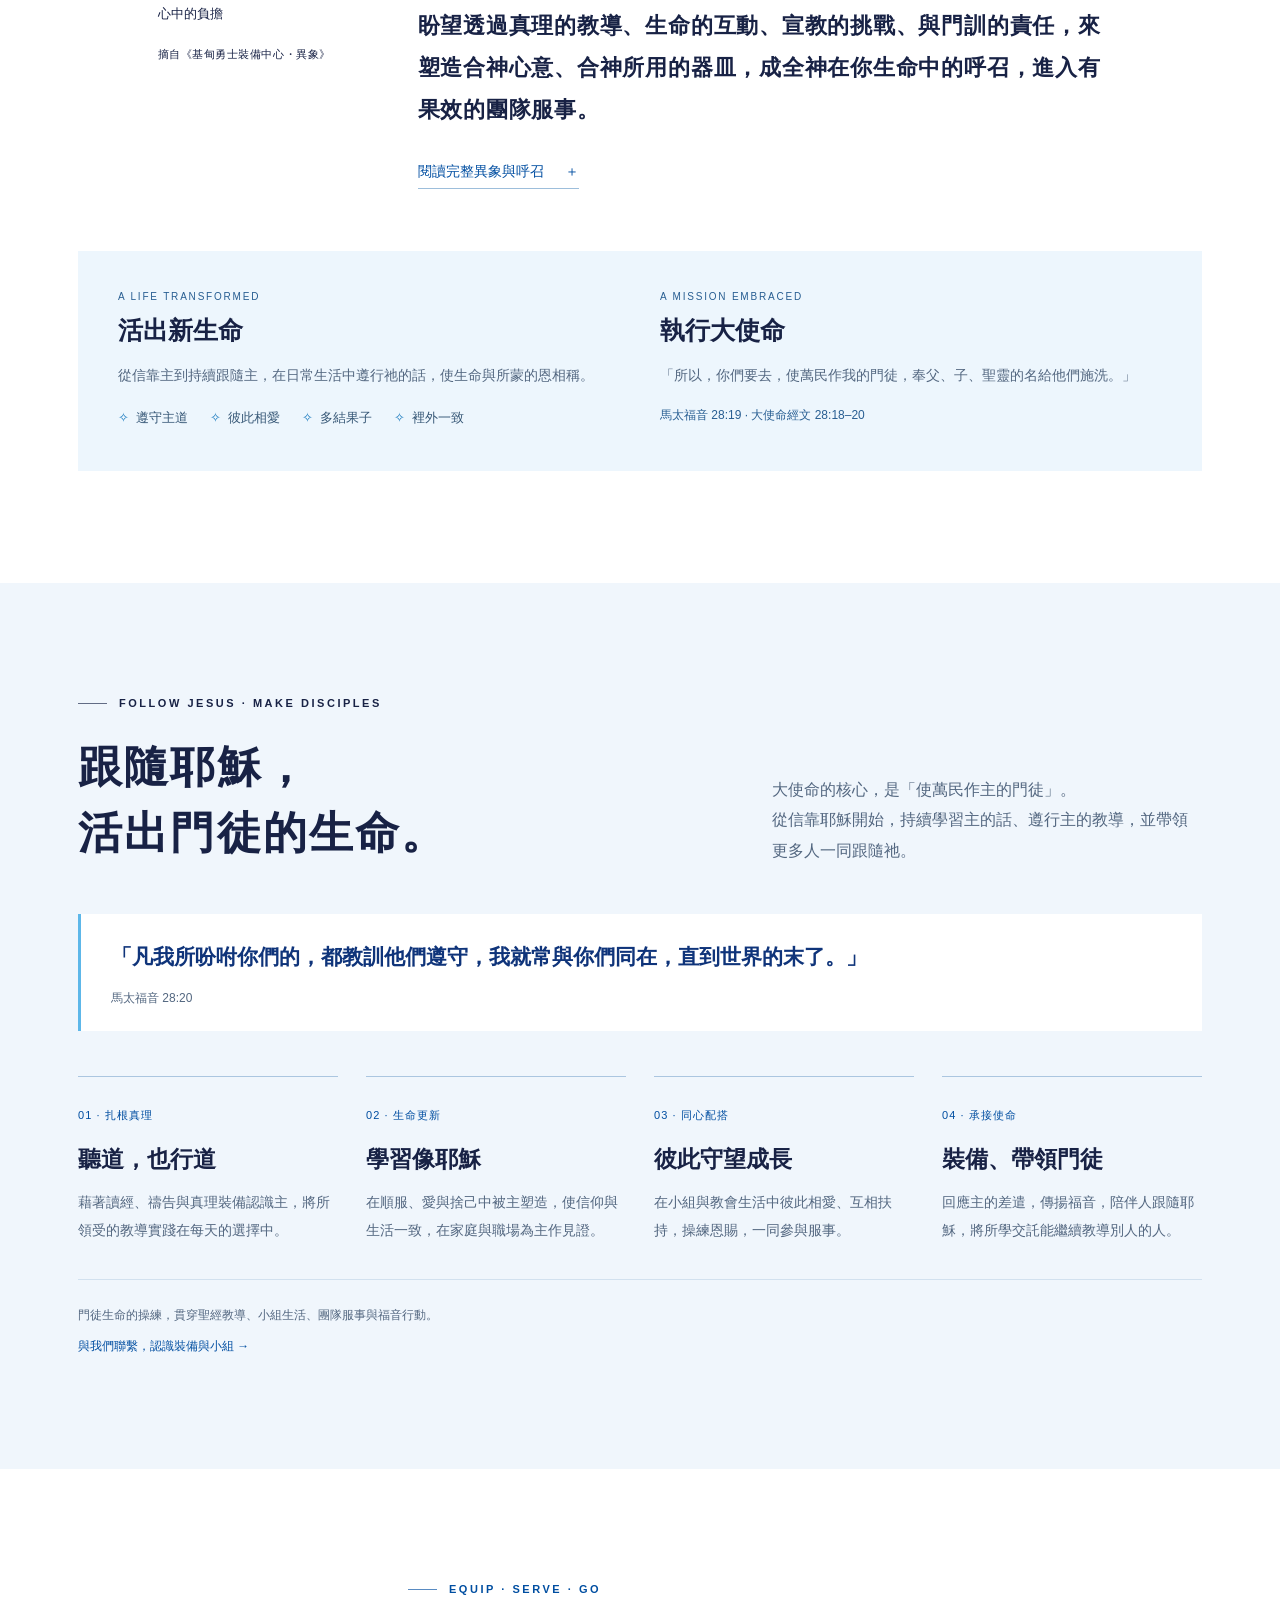
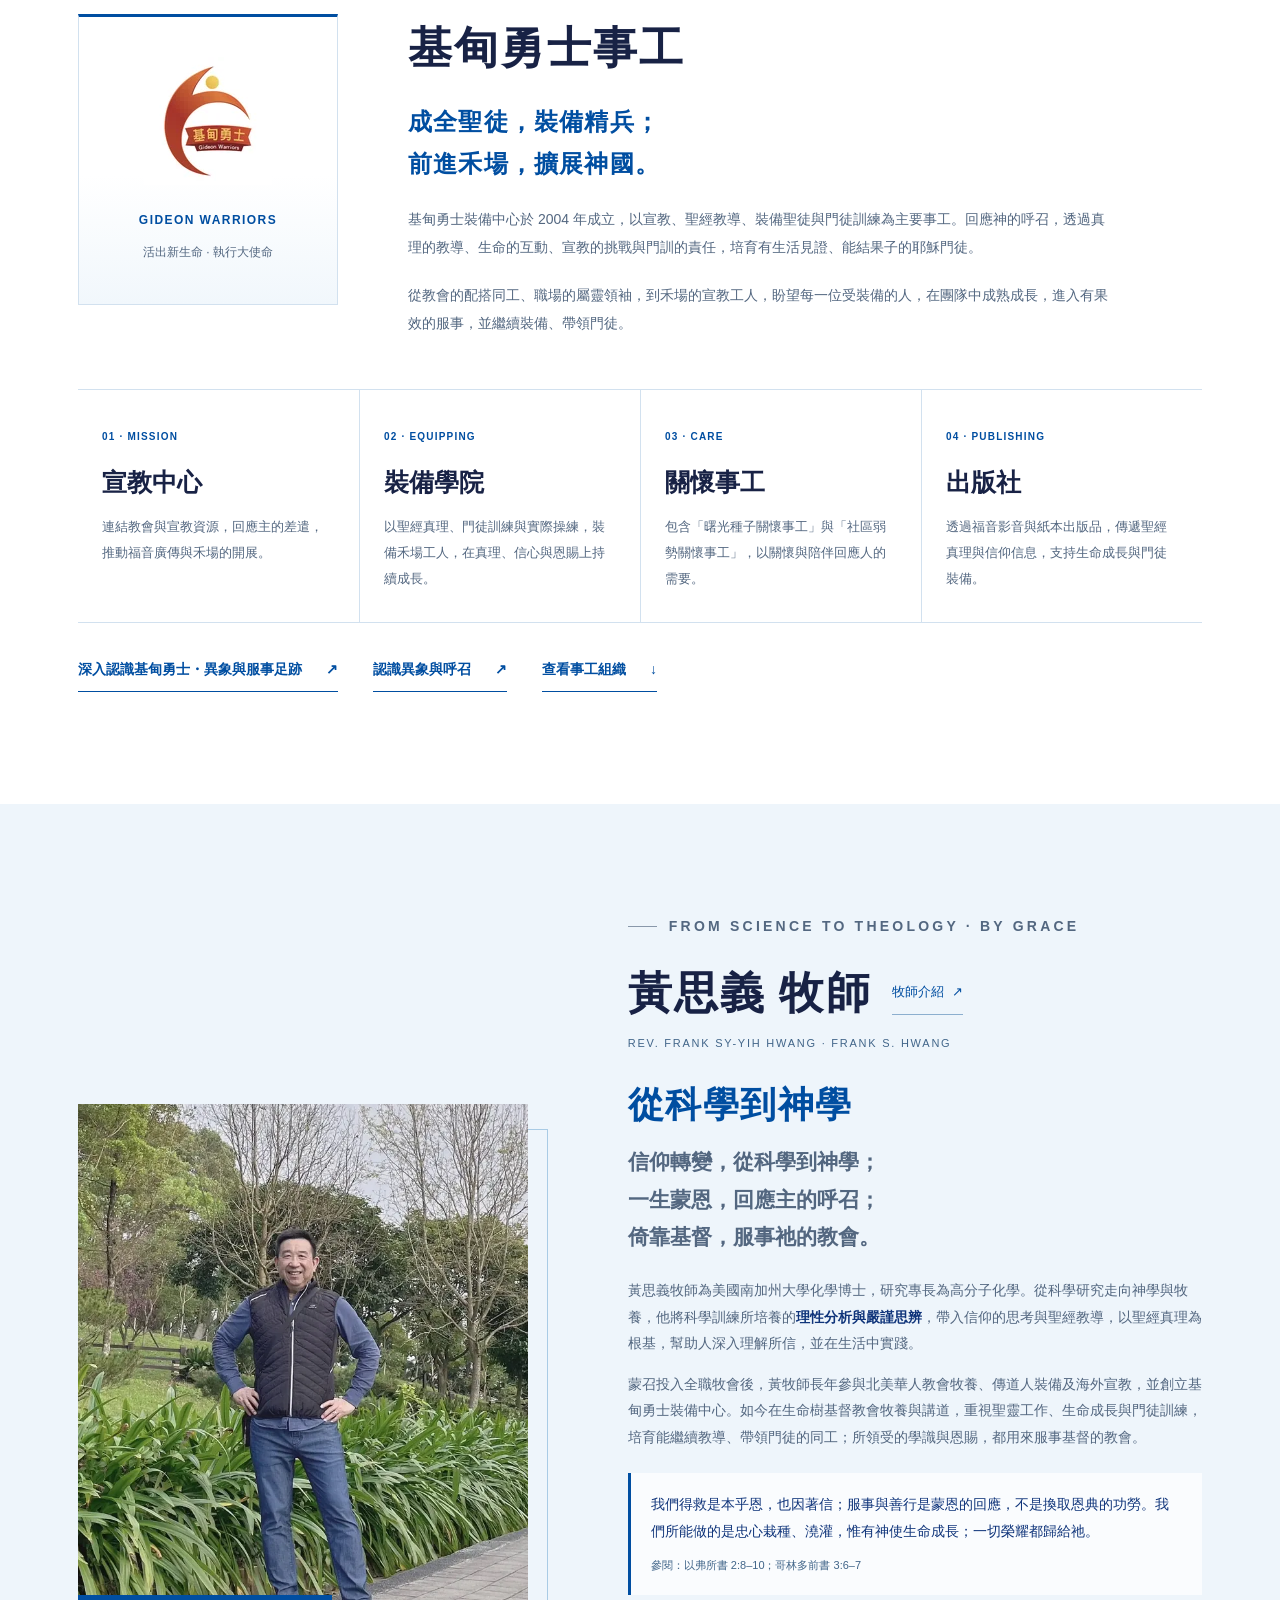
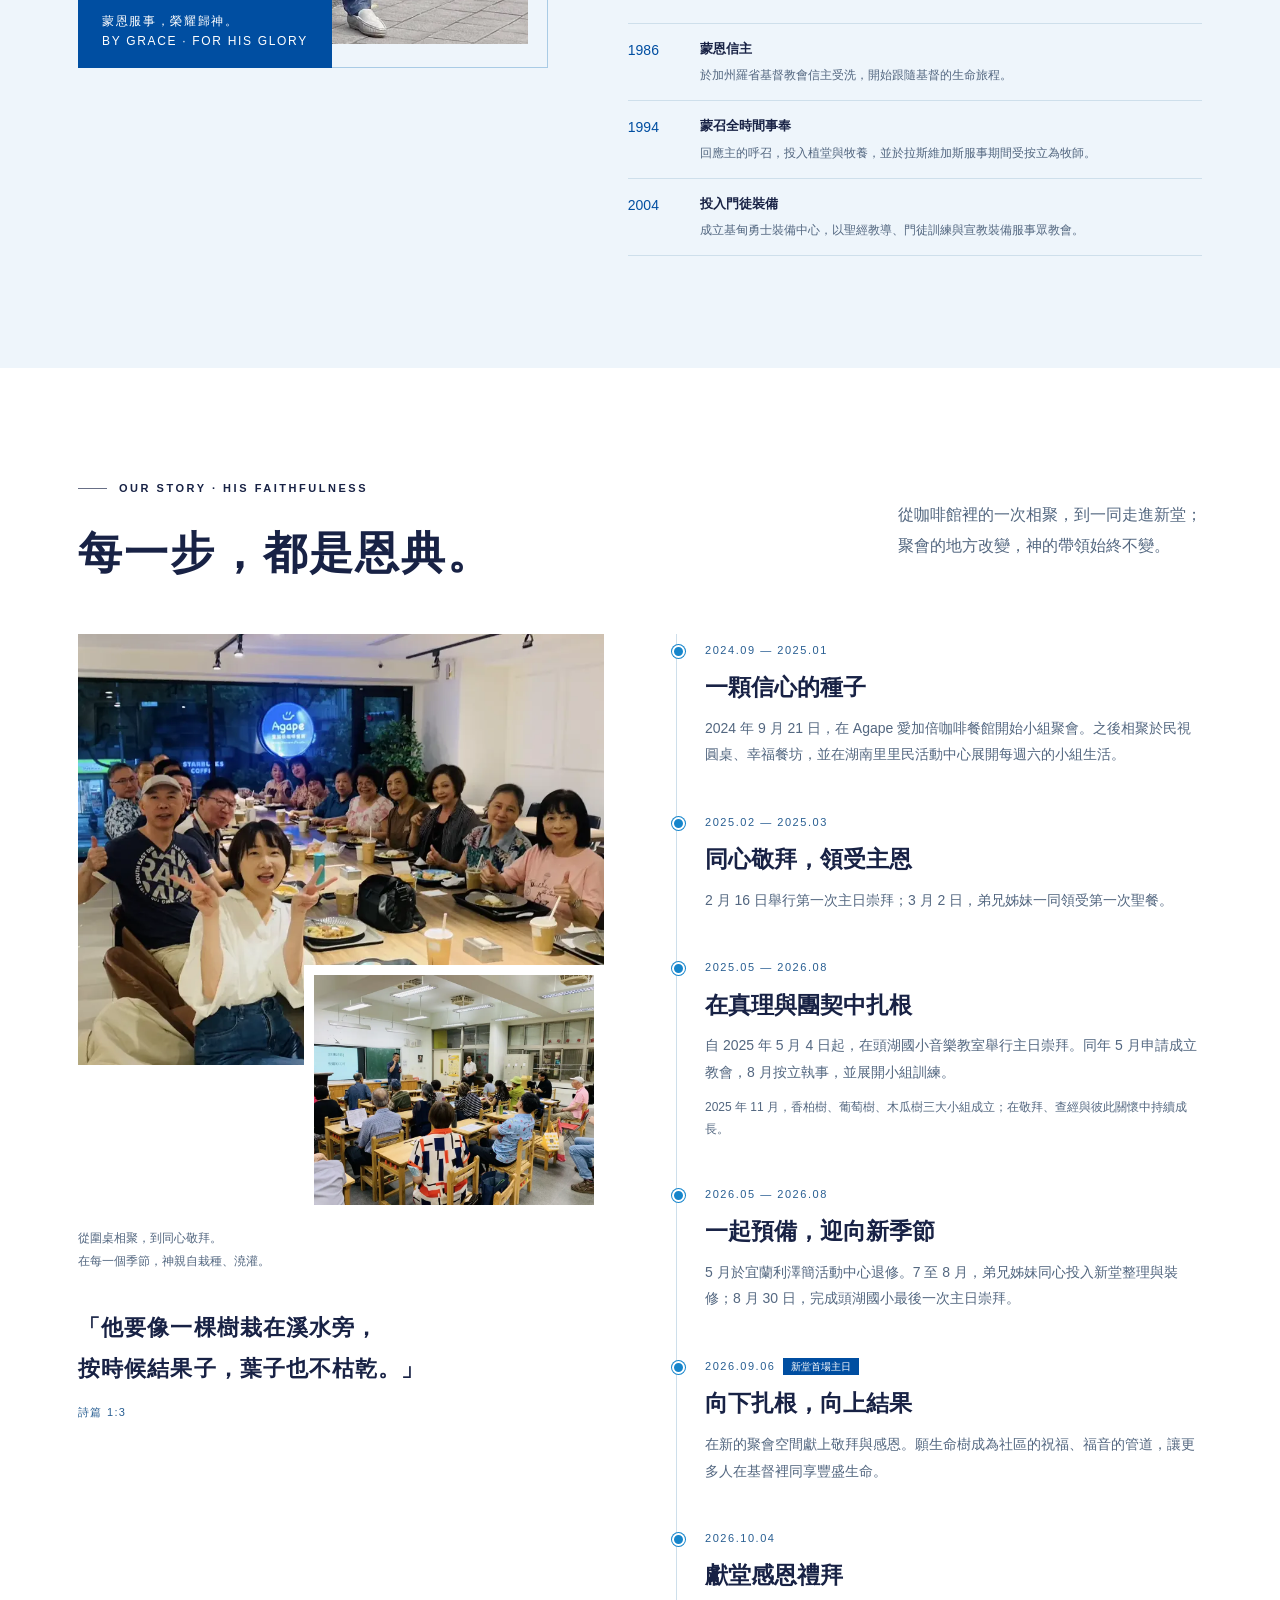
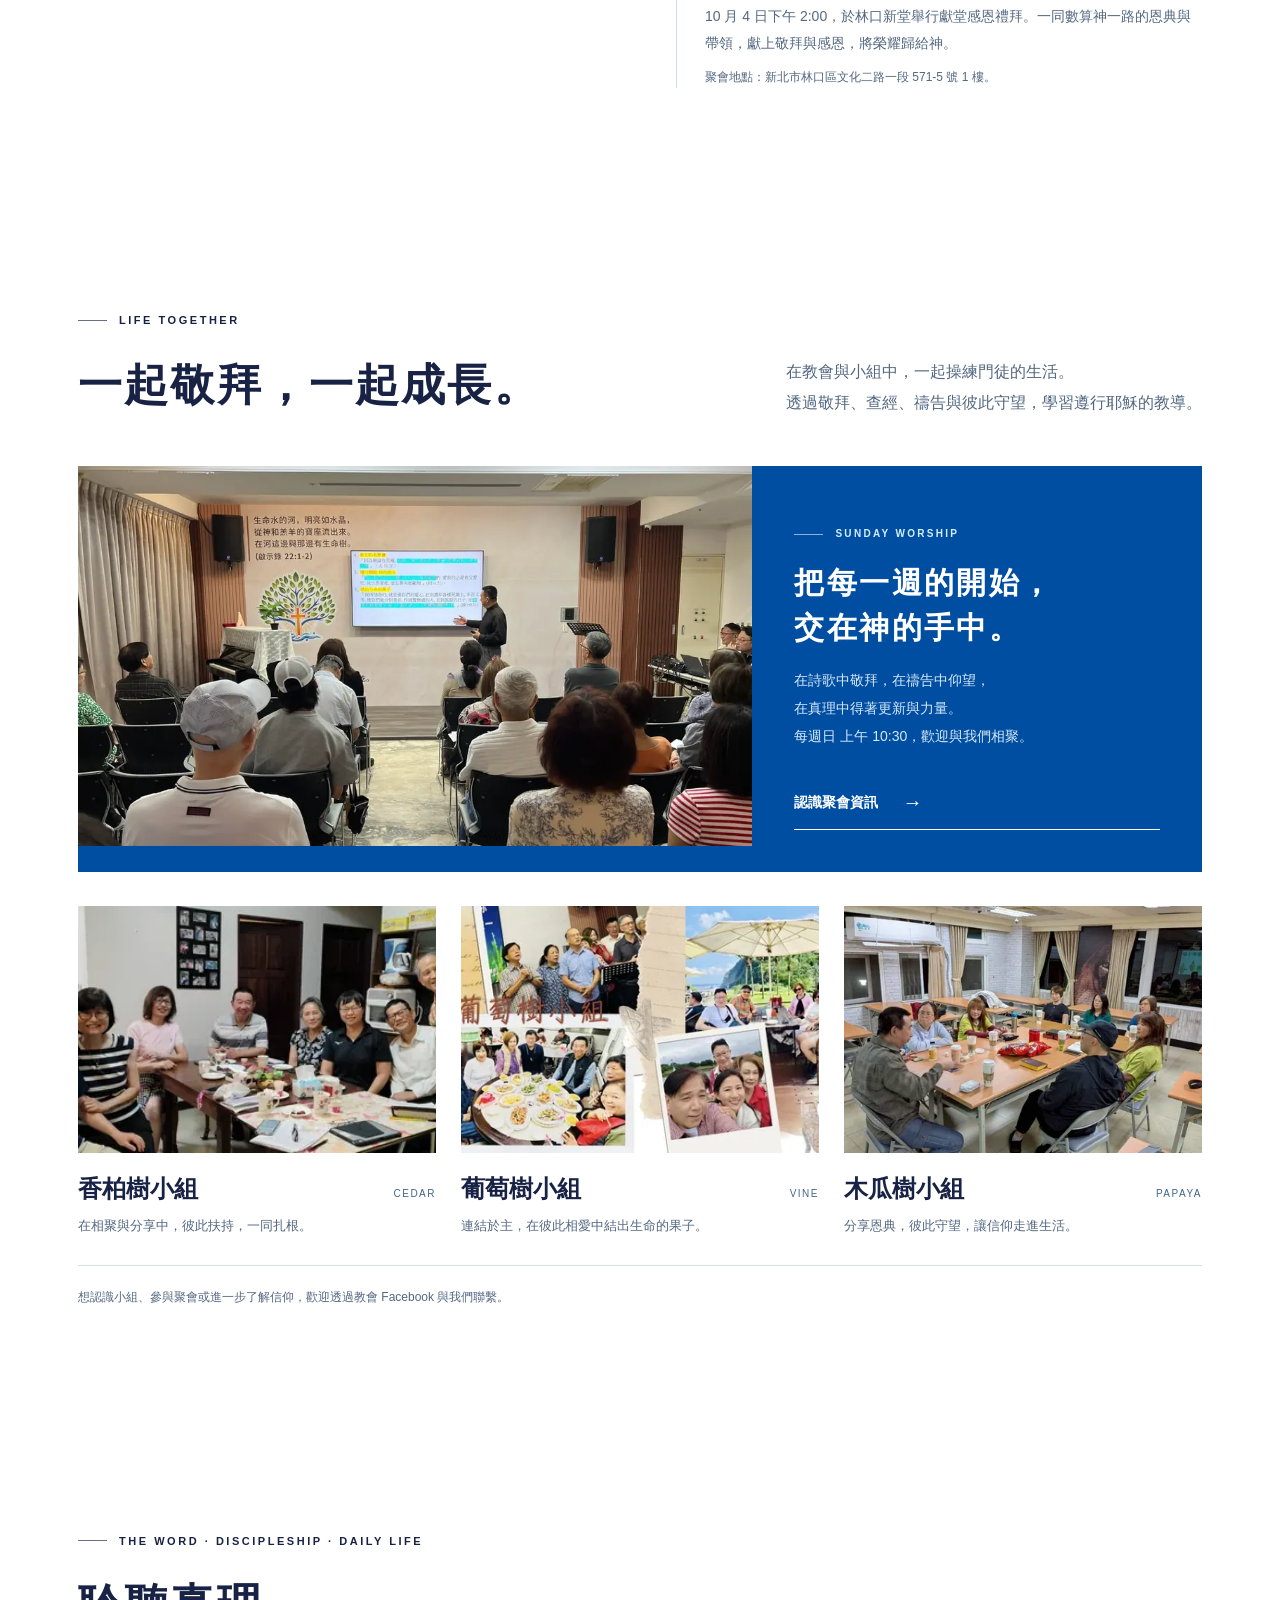
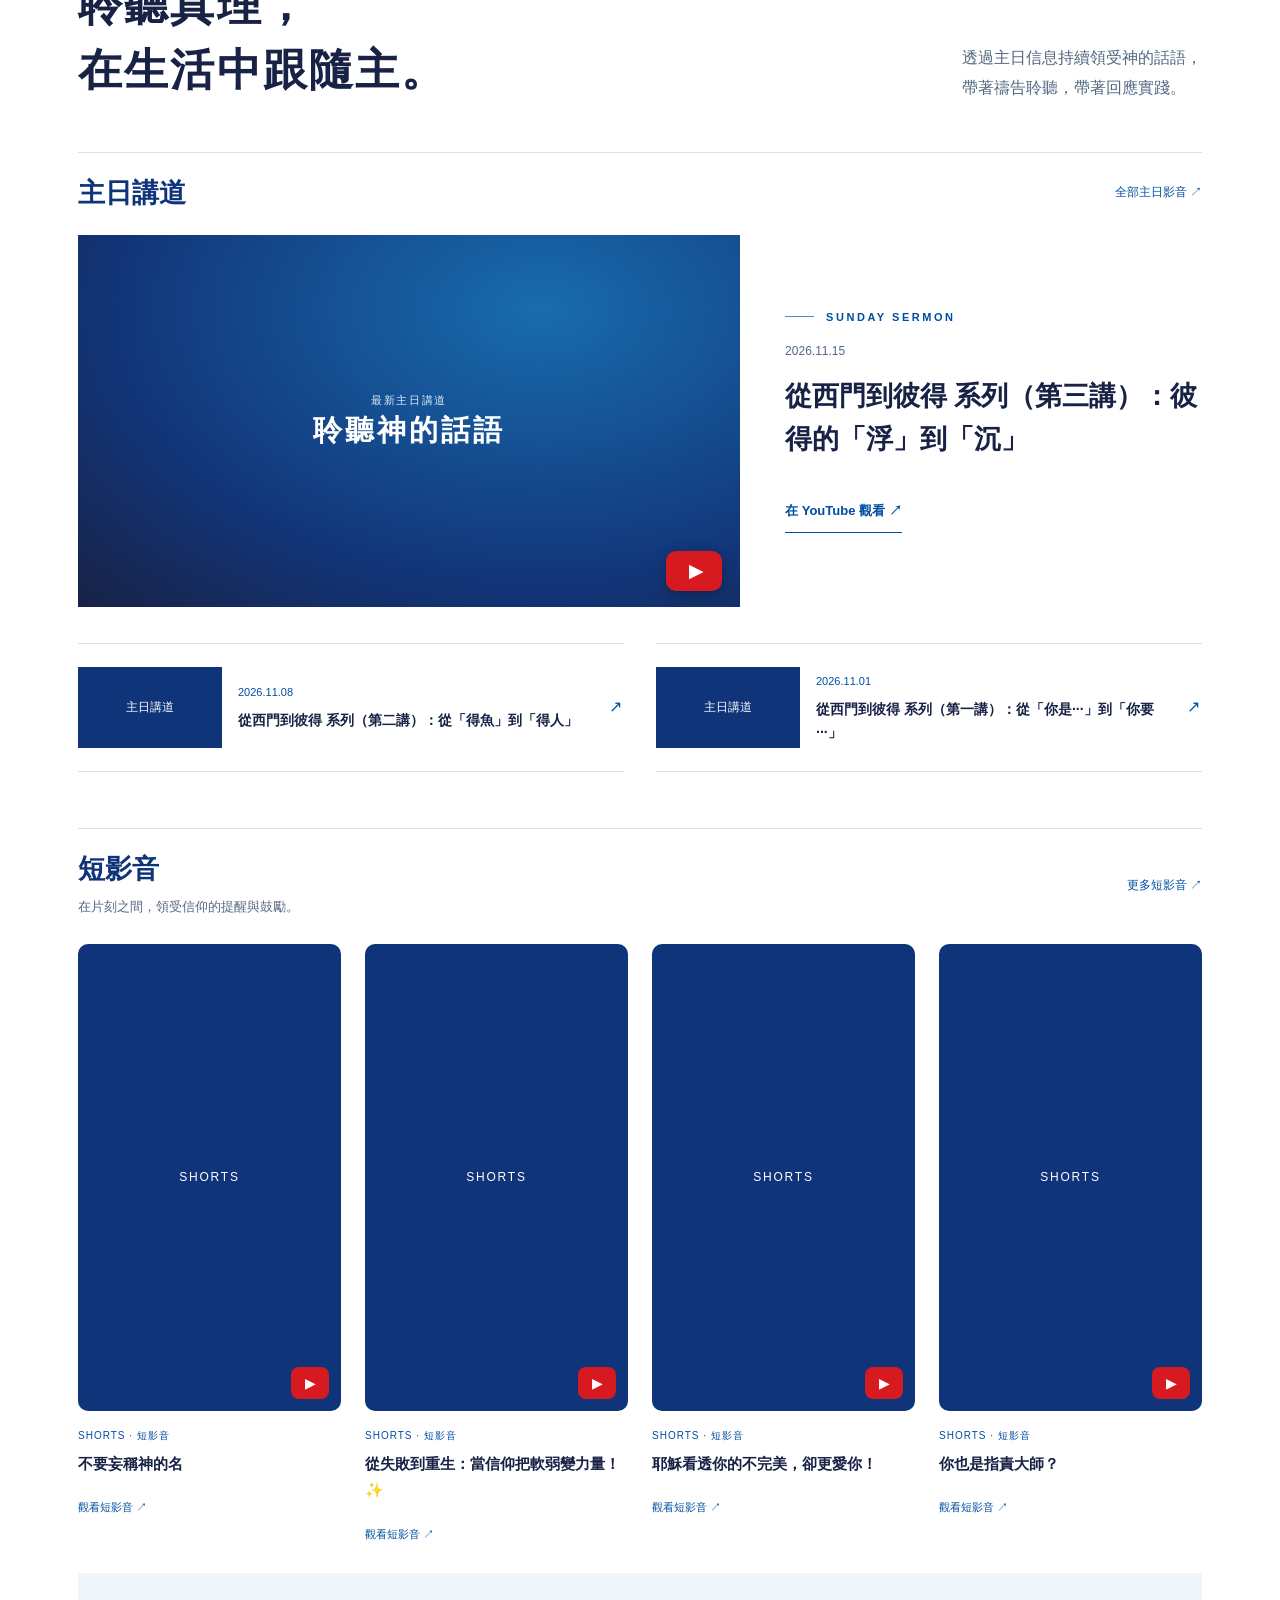
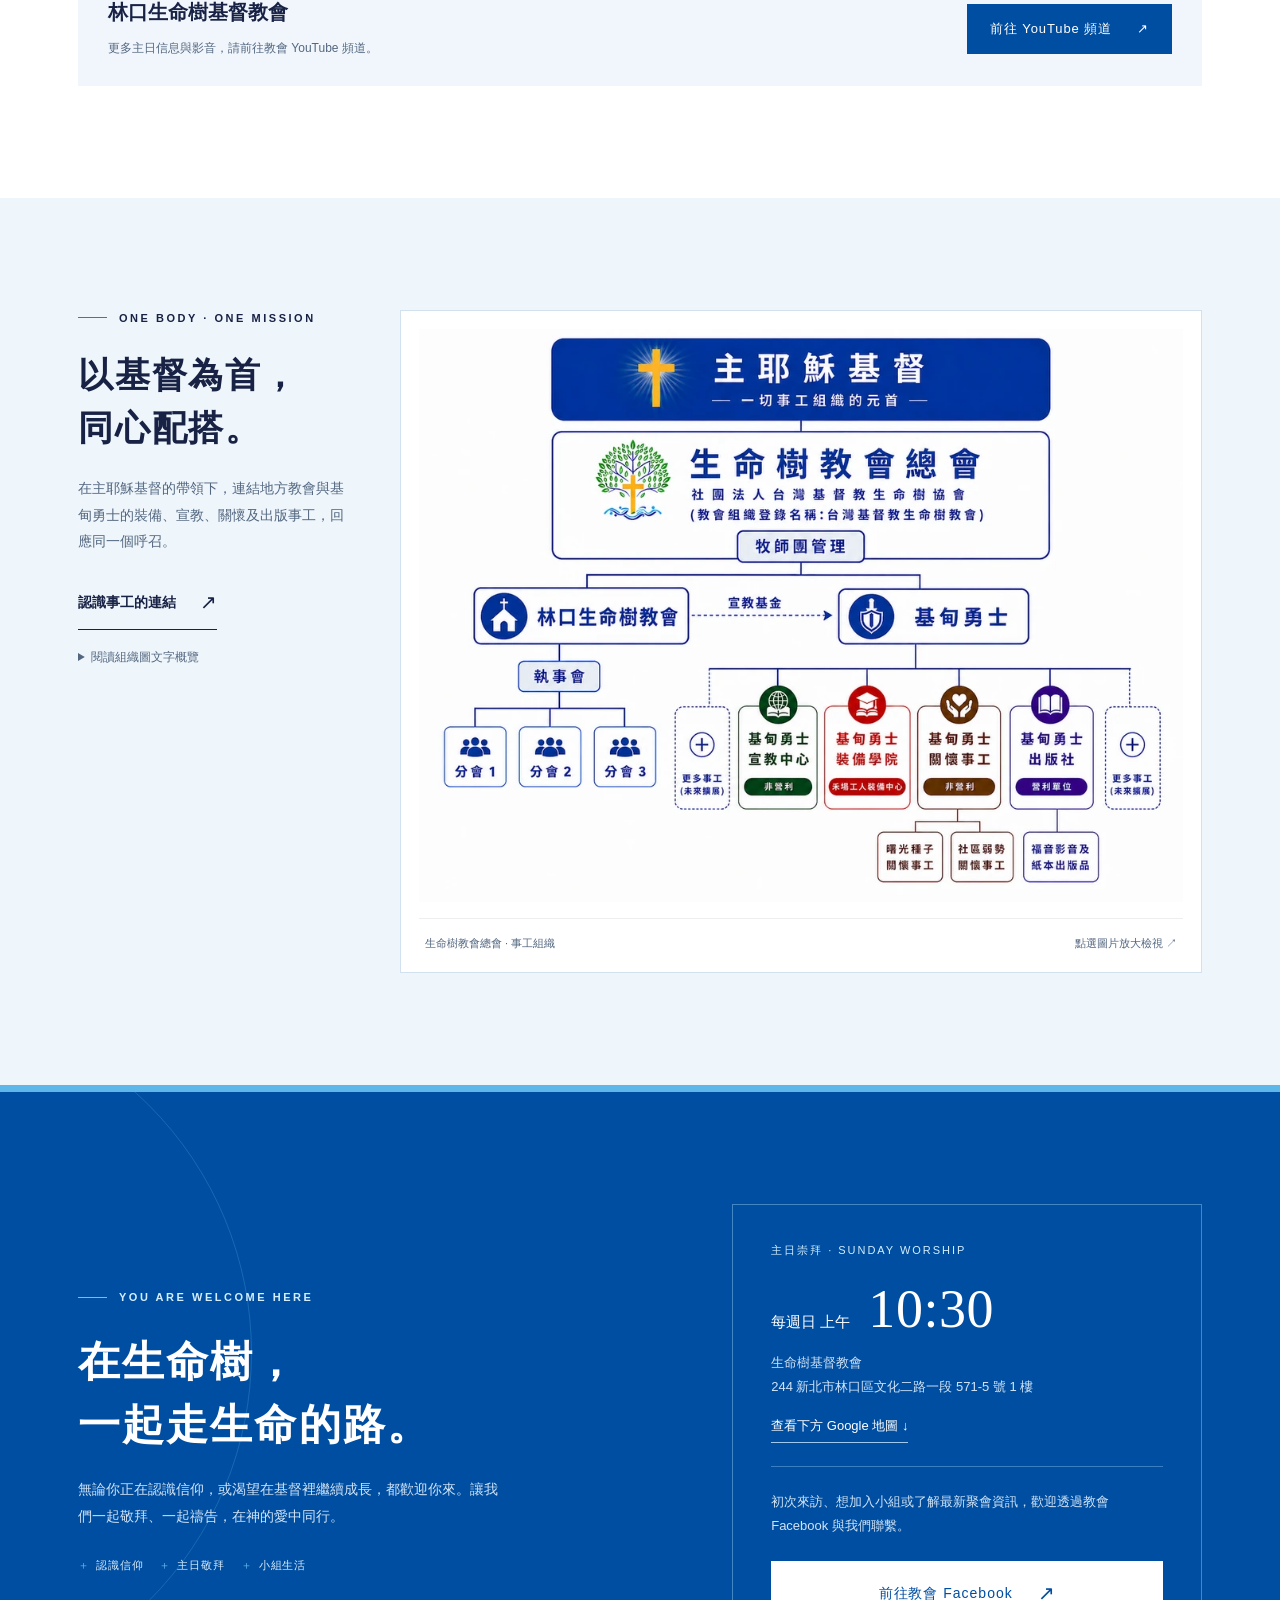
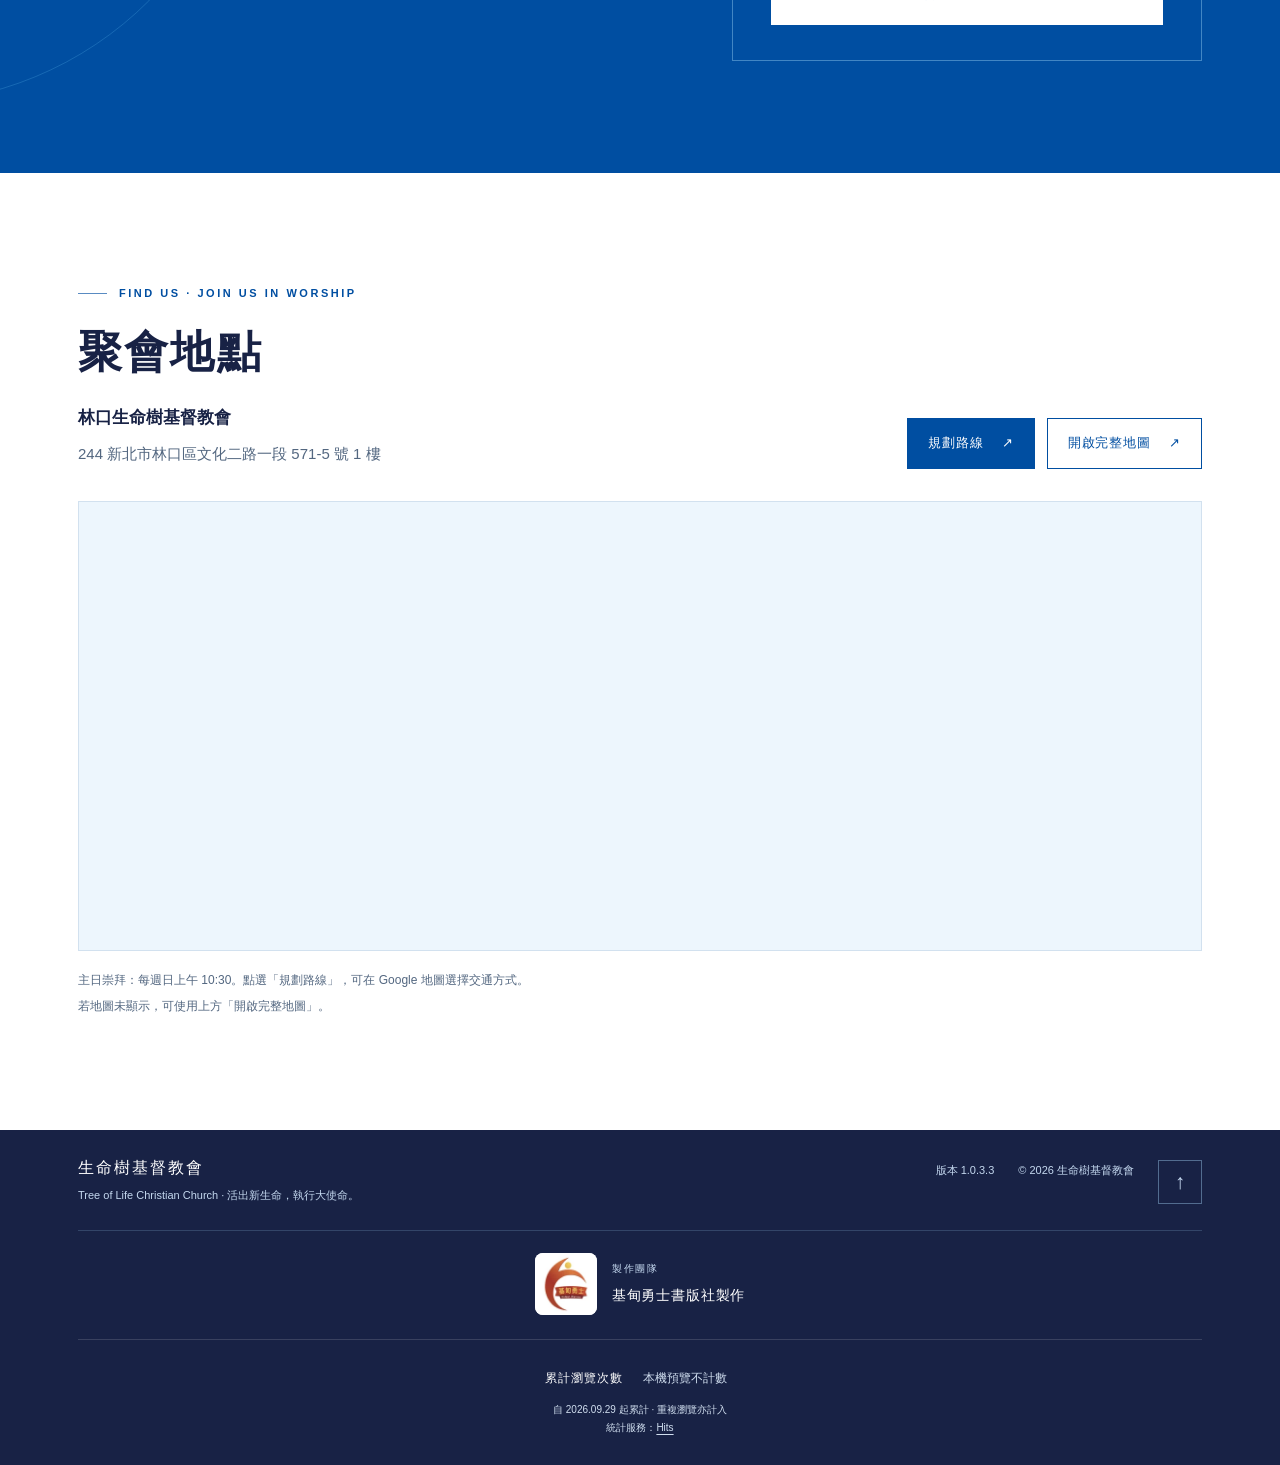
==== commit 11a93c3d: "Release 1.0.3.3: 更新教會影音與活動資訊" ====
--- a/index.html
+++ b/index.html
@@ -10,7 +10,7 @@
 <meta property="og:type" content="website">
 <meta property="og:locale" content="zh_TW">
 <title>生命樹基督教會｜以基督為首，裝備門徒，承接大使命</title>
-<meta name="version" content="1.0.3.2">
+<meta name="version" content="1.0.3.3">
 <link rel="icon" href="assets/logo.9223cd3e3474.webp" type="image/webp">
 <link rel="stylesheet" href="assets/site.6177385f3d0e.css">
 <script defer src="assets/site.903deae721e8.js"></script>
@@ -88,7 +88,7 @@
  <section class="section media-section" id="media" aria-labelledby="media-title"><div class="wrap">
   <div class="section-intro"><div><p class="eyebrow">THE WORD · DISCIPLESHIP · DAILY LIFE</p><h2 id="media-title">聆聽真理，<br>在生活中跟隨主。</h2></div><p class="lead">透過主日信息持續領受神的話語，<br>帶著禱告聆聽，帶著回應實踐。</p></div>
   <div class="media-category"><h3 id="sermons-title">主日講道</h3><a href="https://www.youtube.com/channel/UCIW4mrTi0dkILHCV9W27sPg/videos" target="_blank" rel="noopener noreferrer">全部主日影音 ↗</a></div>
-<div class="media-feature" aria-labelledby="sermons-title"><div class="video-stage"><a class="video-load" href="https://www.youtube.com/watch?v=4OL5LLI5Kec" target="_blank" rel="noopener noreferrer" aria-label="在 YouTube 觀看：生命樹基督教會 2026年11月15日 主日證道黃思義牧師：從西門到彼得 系列（第三講）：彼得的「浮」到「沉」"><img class="youtube-thumbnail" src="https://i.ytimg.com/vi/4OL5LLI5Kec/hqdefault.jpg" width="480" height="360" loading="lazy" decoding="async" fetchpriority="low" alt=""><span class="video-kicker">最新主日講道</span><span class="play-symbol" aria-hidden="true">▶</span><strong>聆聽神的話語</strong></a></div><div class="video-copy"><p class="eyebrow">SUNDAY SERMON</p><p class="video-date"><time datetime="2026-11-15">2026.11.15</time></p><h3>從西門到彼得 系列（第三講）：彼得的「浮」到「沉」</h3><a class="text-link" href="https://www.youtube.com/watch?v=4OL5LLI5Kec" target="_blank" rel="noopener noreferrer">在 YouTube 觀看 ↗</a></div></div><div class="more-messages"><a href="https://www.youtube.com/watch?v=22_VSBxQTzk" target="_blank" rel="noopener noreferrer"><span class="message-thumb"><span class="thumb-fallback" aria-hidden="true">主日講道</span><img class="youtube-thumbnail" src="https://i.ytimg.com/vi/22_VSBxQTzk/hqdefault.jpg" width="480" height="360" loading="lazy" decoding="async" fetchpriority="low" alt=""></span><span class="message-copy"><time datetime="2026-11-08">2026.11.08</time><strong>從西門到彼得 系列（第二講）：從「得魚」到「得人」</strong></span><b aria-hidden="true">↗</b></a><a href="https://www.youtube.com/watch?v=rkmKVfRDvQQ" target="_blank" rel="noopener noreferrer"><span class="message-thumb"><span class="thumb-fallback" aria-hidden="true">主日講道</span><img class="youtube-thumbnail" src="https://i.ytimg.com/vi/rkmKVfRDvQQ/hqdefault.jpg" width="480" height="360" loading="lazy" decoding="async" fetchpriority="low" alt=""></span><span class="message-copy"><time datetime="2026-11-01">2026.11.01</time><strong>從西門到彼得 系列（第一講）：從「你是···」到「你要···」</strong></span><b aria-hidden="true">↗</b></a></div><div class="media-category shorts-heading"><div><h3 id="shorts-title">短影音</h3><p>在片刻之間，領受信仰的提醒與鼓勵。</p></div><a href="https://www.youtube.com/channel/UCIW4mrTi0dkILHCV9W27sPg/shorts" target="_blank" rel="noopener noreferrer">更多短影音 ↗</a></div><div class="shorts-grid" aria-labelledby="shorts-title"><a class="short-card" href="https://www.youtube.com/shorts/rXRhvyfSdPM" target="_blank" rel="noopener noreferrer"><span class="short-cover"><span class="short-fallback" aria-hidden="true">SHORTS</span><img class="youtube-thumbnail" src="https://i.ytimg.com/vi/rXRhvyfSdPM/oar3.jpg?sqp=-oaymwEkCJUDENAFSFqQAgHyq4qpAxMIARUAAAAAJQAAyEI9AICiQ3gB&amp;rs=AOn4CLBh50vfgoiXONpBfLPT29TwwlC0jQ" width="405" height="720" loading="lazy" decoding="async" fetchpriority="low" alt=""><span class="short-play" aria-hidden="true">▶</span></span><span class="short-label">SHORTS · 短影音</span><h4>從失敗到重生：當信仰把軟弱變力量！✨</h4><span class="short-watch">觀看短影音 ↗</span></a><a class="short-card" href="https://www.youtube.com/shorts/EmPV9to0KeE" target="_blank" rel="noopener noreferrer"><span class="short-cover"><span class="short-fallback" aria-hidden="true">SHORTS</span><img class="youtube-thumbnail" src="https://i.ytimg.com/vi/EmPV9to0KeE/oar1.jpg?sqp=-oaymwEkCJUDENAFSFqQAgHyq4qpAxMIARUAAAAAJQAAyEI9AICiQ3gB&amp;rs=AOn4CLCd6qqEaEVozNPNPwDSbsiMFXNqoA" width="405" height="720" loading="lazy" decoding="async" fetchpriority="low" alt=""><span class="short-play" aria-hidden="true">▶</span></span><span class="short-label">SHORTS · 短影音</span><h4>耶穌看透你的不完美，卻更愛你！</h4><span class="short-watch">觀看短影音 ↗</span></a><a class="short-card" href="https://www.youtube.com/shorts/qtrWYF5k0sc" target="_blank" rel="noopener noreferrer"><span class="short-cover"><span class="short-fallback" aria-hidden="true">SHORTS</span><img class="youtube-thumbnail" src="https://i.ytimg.com/vi/qtrWYF5k0sc/oar2.jpg?sqp=-oaymwEkCJUDENAFSFqQAgHyq4qpAxMIARUAAAAAJQAAyEI9AICiQ3gB&amp;rs=AOn4CLDhG8UyRhDtPIHZWKvgdyieB4mVFQ" width="405" height="720" loading="lazy" decoding="async" fetchpriority="low" alt=""><span class="short-play" aria-hidden="true">▶</span></span><span class="short-label">SHORTS · 短影音</span><h4>你也是指責大師？</h4><span class="short-watch">觀看短影音 ↗</span></a><a class="short-card" href="https://www.youtube.com/shorts/_g7TfjMC8PY" target="_blank" rel="noopener noreferrer"><span class="short-cover"><span class="short-fallback" aria-hidden="true">SHORTS</span><img class="youtube-thumbnail" src="https://i.ytimg.com/vi/_g7TfjMC8PY/oar2.jpg?sqp=-oaymwEkCJUDENAFSFqQAgHyq4qpAxMIARUAAAAAJQAAyEI9AICiQ3gB&amp;rs=AOn4CLDONoHluhAtwXaNXIxgzdwnttXX6w" width="405" height="720" loading="lazy" decoding="async" fetchpriority="low" alt=""><span class="short-play" aria-hidden="true">▶</span></span><span class="short-label">SHORTS · 短影音</span><h4>耶穌這句話太猛了有史以來最短的一篇道！</h4><span class="short-watch">觀看短影音 ↗</span></a></div>
+<div class="media-feature" aria-labelledby="sermons-title"><div class="video-stage"><a class="video-load" href="https://www.youtube.com/watch?v=4OL5LLI5Kec" target="_blank" rel="noopener noreferrer" aria-label="在 YouTube 觀看：生命樹基督教會 2026年11月15日 主日證道黃思義牧師：從西門到彼得 系列（第三講）：彼得的「浮」到「沉」"><img class="youtube-thumbnail" src="https://i.ytimg.com/vi/4OL5LLI5Kec/hqdefault.jpg" width="480" height="360" loading="lazy" decoding="async" fetchpriority="low" alt=""><span class="video-kicker">最新主日講道</span><span class="play-symbol" aria-hidden="true">▶</span><strong>聆聽神的話語</strong></a></div><div class="video-copy"><p class="eyebrow">SUNDAY SERMON</p><p class="video-date"><time datetime="2026-11-15">2026.11.15</time></p><h3>從西門到彼得 系列（第三講）：彼得的「浮」到「沉」</h3><a class="text-link" href="https://www.youtube.com/watch?v=4OL5LLI5Kec" target="_blank" rel="noopener noreferrer">在 YouTube 觀看 ↗</a></div></div><div class="more-messages"><a href="https://www.youtube.com/watch?v=22_VSBxQTzk" target="_blank" rel="noopener noreferrer"><span class="message-thumb"><span class="thumb-fallback" aria-hidden="true">主日講道</span><img class="youtube-thumbnail" src="https://i.ytimg.com/vi/22_VSBxQTzk/hqdefault.jpg" width="480" height="360" loading="lazy" decoding="async" fetchpriority="low" alt=""></span><span class="message-copy"><time datetime="2026-11-08">2026.11.08</time><strong>從西門到彼得 系列（第二講）：從「得魚」到「得人」</strong></span><b aria-hidden="true">↗</b></a><a href="https://www.youtube.com/watch?v=rkmKVfRDvQQ" target="_blank" rel="noopener noreferrer"><span class="message-thumb"><span class="thumb-fallback" aria-hidden="true">主日講道</span><img class="youtube-thumbnail" src="https://i.ytimg.com/vi/rkmKVfRDvQQ/hqdefault.jpg" width="480" height="360" loading="lazy" decoding="async" fetchpriority="low" alt=""></span><span class="message-copy"><time datetime="2026-11-01">2026.11.01</time><strong>從西門到彼得 系列（第一講）：從「你是···」到「你要···」</strong></span><b aria-hidden="true">↗</b></a></div><div class="media-category shorts-heading"><div><h3 id="shorts-title">短影音</h3><p>在片刻之間，領受信仰的提醒與鼓勵。</p></div><a href="https://www.youtube.com/channel/UCIW4mrTi0dkILHCV9W27sPg/shorts" target="_blank" rel="noopener noreferrer">更多短影音 ↗</a></div><div class="shorts-grid" aria-labelledby="shorts-title"><a class="short-card" href="https://www.youtube.com/shorts/ggcg0ysEtfI" target="_blank" rel="noopener noreferrer"><span class="short-cover"><span class="short-fallback" aria-hidden="true">SHORTS</span><img class="youtube-thumbnail" src="https://i.ytimg.com/vi/ggcg0ysEtfI/oar2.jpg?sqp=-oaymwEkCJUDENAFSFqQAgHyq4qpAxMIARUAAAAAJQAAyEI9AICiQ3gB&amp;rs=AOn4CLBX6DIaLumJe9XaVLDiXlSIJkavkA" width="405" height="720" loading="lazy" decoding="async" fetchpriority="low" alt=""><span class="short-play" aria-hidden="true">▶</span></span><span class="short-label">SHORTS · 短影音</span><h4>不要妄稱神的名</h4><span class="short-watch">觀看短影音 ↗</span></a><a class="short-card" href="https://www.youtube.com/shorts/rXRhvyfSdPM" target="_blank" rel="noopener noreferrer"><span class="short-cover"><span class="short-fallback" aria-hidden="true">SHORTS</span><img class="youtube-thumbnail" src="https://i.ytimg.com/vi/rXRhvyfSdPM/oar3.jpg?sqp=-oaymwEkCJUDENAFSFqQAgHyq4qpAxMIARUAAAAAJQAAyEI9AICiQ3gB&amp;rs=AOn4CLBh50vfgoiXONpBfLPT29TwwlC0jQ" width="405" height="720" loading="lazy" decoding="async" fetchpriority="low" alt=""><span class="short-play" aria-hidden="true">▶</span></span><span class="short-label">SHORTS · 短影音</span><h4>從失敗到重生：當信仰把軟弱變力量！✨</h4><span class="short-watch">觀看短影音 ↗</span></a><a class="short-card" href="https://www.youtube.com/shorts/EmPV9to0KeE" target="_blank" rel="noopener noreferrer"><span class="short-cover"><span class="short-fallback" aria-hidden="true">SHORTS</span><img class="youtube-thumbnail" src="https://i.ytimg.com/vi/EmPV9to0KeE/oar2.jpg?sqp=-oaymwEkCJUDENAFSFqQAgHyq4qpAxMIARUAAAAAJQAAyEI9AICiQ3gB&amp;rs=AOn4CLAUP7U0FoNAIpK9HGrdriyKR3IZEg" width="405" height="720" loading="lazy" decoding="async" fetchpriority="low" alt=""><span class="short-play" aria-hidden="true">▶</span></span><span class="short-label">SHORTS · 短影音</span><h4>耶穌看透你的不完美，卻更愛你！</h4><span class="short-watch">觀看短影音 ↗</span></a><a class="short-card" href="https://www.youtube.com/shorts/qtrWYF5k0sc" target="_blank" rel="noopener noreferrer"><span class="short-cover"><span class="short-fallback" aria-hidden="true">SHORTS</span><img class="youtube-thumbnail" src="https://i.ytimg.com/vi/qtrWYF5k0sc/oar3.jpg?sqp=-oaymwEkCJUDENAFSFqQAgHyq4qpAxMIARUAAAAAJQAAyEI9AICiQ3gB&amp;rs=AOn4CLClO0f_OG_jg7qT0GRMhHfHH_gi5Q" width="405" height="720" loading="lazy" decoding="async" fetchpriority="low" alt=""><span class="short-play" aria-hidden="true">▶</span></span><span class="short-label">SHORTS · 短影音</span><h4>你也是指責大師？</h4><span class="short-watch">觀看短影音 ↗</span></a></div>
   <div class="youtube-channel"><div><strong>林口生命樹基督教會</strong><p>更多主日信息與影音，請前往教會 YouTube 頻道。</p></div><a class="btn btn-primary" href="https://www.youtube.com/@%E6%9E%97%E5%8F%A3%E7%94%9F%E5%91%BD%E6%A8%B9%E5%9F%BA%E7%9D%A3%E6%95%99%E6%9C%83" target="_blank" rel="noopener noreferrer">前往 YouTube 頻道 <span aria-hidden="true">↗</span></a></div>
  </div></section>
 
@@ -104,7 +104,7 @@
  </div></section>
 
 </main>
-<footer class="footer"><div class="wrap footer-inner"><div><strong>生命樹基督教會</strong><span>Tree of Life Christian Church · 活出新生命，執行大使命。</span></div><div class="footer-links"><span class="site-version">版本 1.0.3.2</span><span>© <span id="year">2026</span> 生命樹基督教會</span><a href="#home" class="backtop" aria-label="回到頁首">↑</a></div></div><div class="wrap"><div class="production-credit" aria-label="製作團隊"><img src="assets/publisher-logo.13ce095ea7af.webp" width="62" height="62" loading="lazy" decoding="async" fetchpriority="low" alt="基甸勇士 Gideon Warriors logo"><div><small>製作團隊</small><p>基甸勇士書版社製作</p></div></div></div><div class="wrap"><div class="site-counter" id="visitor-count" aria-label="網站瀏覽統計"><div class="site-counter-line"><span class="site-counter-label">累計瀏覽次數</span><span class="site-counter-value" aria-live="polite"><img id="visitor-badge" height="24" decoding="async" fetchpriority="low" referrerpolicy="no-referrer" alt="本站累計瀏覽次數，由 Hits 統計" hidden><span id="visitor-status">讀取中…</span></span></div><p class="site-counter-note">自 2026.09.29 起累計 · 重複瀏覽亦計入<br>統計服務：<a href="https://hits.sh/gideonwarriors.github.io/treeoflife/" target="_blank" rel="noopener noreferrer">Hits</a></p><noscript><p class="site-counter-note">啟用 JavaScript 後可顯示瀏覽統計。</p></noscript></div></div></footer>
+<footer class="footer"><div class="wrap footer-inner"><div><strong>生命樹基督教會</strong><span>Tree of Life Christian Church · 活出新生命，執行大使命。</span></div><div class="footer-links"><span class="site-version">版本 1.0.3.3</span><span>© <span id="year">2026</span> 生命樹基督教會</span><a href="#home" class="backtop" aria-label="回到頁首">↑</a></div></div><div class="wrap"><div class="production-credit" aria-label="製作團隊"><img src="assets/publisher-logo.13ce095ea7af.webp" width="62" height="62" loading="lazy" decoding="async" fetchpriority="low" alt="基甸勇士 Gideon Warriors logo"><div><small>製作團隊</small><p>基甸勇士書版社製作</p></div></div></div><div class="wrap"><div class="site-counter" id="visitor-count" aria-label="網站瀏覽統計"><div class="site-counter-line"><span class="site-counter-label">累計瀏覽次數</span><span class="site-counter-value" aria-live="polite"><img id="visitor-badge" height="24" decoding="async" fetchpriority="low" referrerpolicy="no-referrer" alt="本站累計瀏覽次數，由 Hits 統計" hidden><span id="visitor-status">讀取中…</span></span></div><p class="site-counter-note">自 2026.09.29 起累計 · 重複瀏覽亦計入<br>統計服務：<a href="https://hits.sh/gideonwarriors.github.io/treeoflife/" target="_blank" rel="noopener noreferrer">Hits</a></p><noscript><p class="site-counter-note">啟用 JavaScript 後可顯示瀏覽統計。</p></noscript></div></div></footer>
 <dialog class="org-dialog" aria-labelledby="dialog-title"><div class="dialog-bar"><strong id="dialog-title">生命樹教會總會組織圖</strong><div class="zoom-controls"><button type="button" id="zoom-button" aria-pressed="false">放大</button><button type="button" id="close-dialog" aria-label="關閉組織圖">關閉 ×</button></div></div><div class="org-image-scroll"><img id="dialog-image" alt="生命樹教會總會組織圖完整檢視"></div><p class="dialog-hint">放大後可橫向及上下捲動；按 Esc 鍵或「關閉」返回網頁。</p></dialog>
 
 </body>
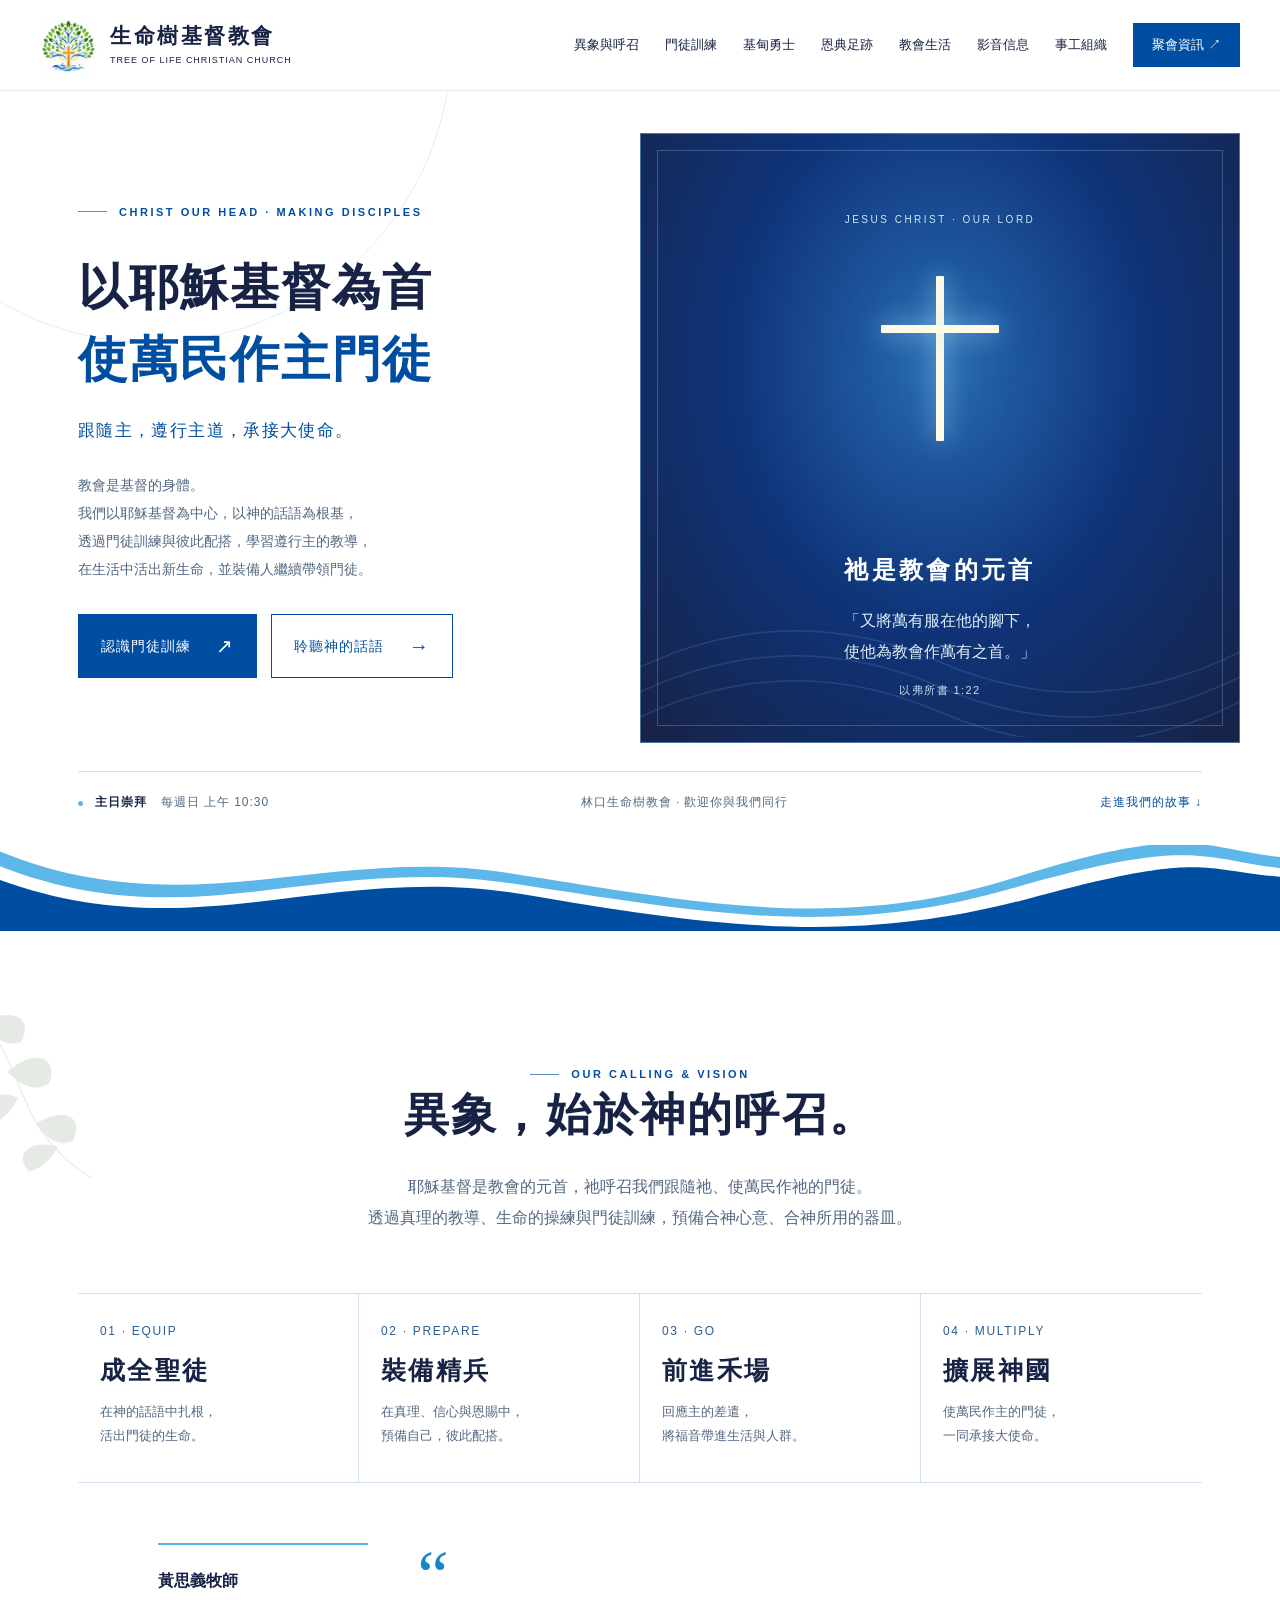
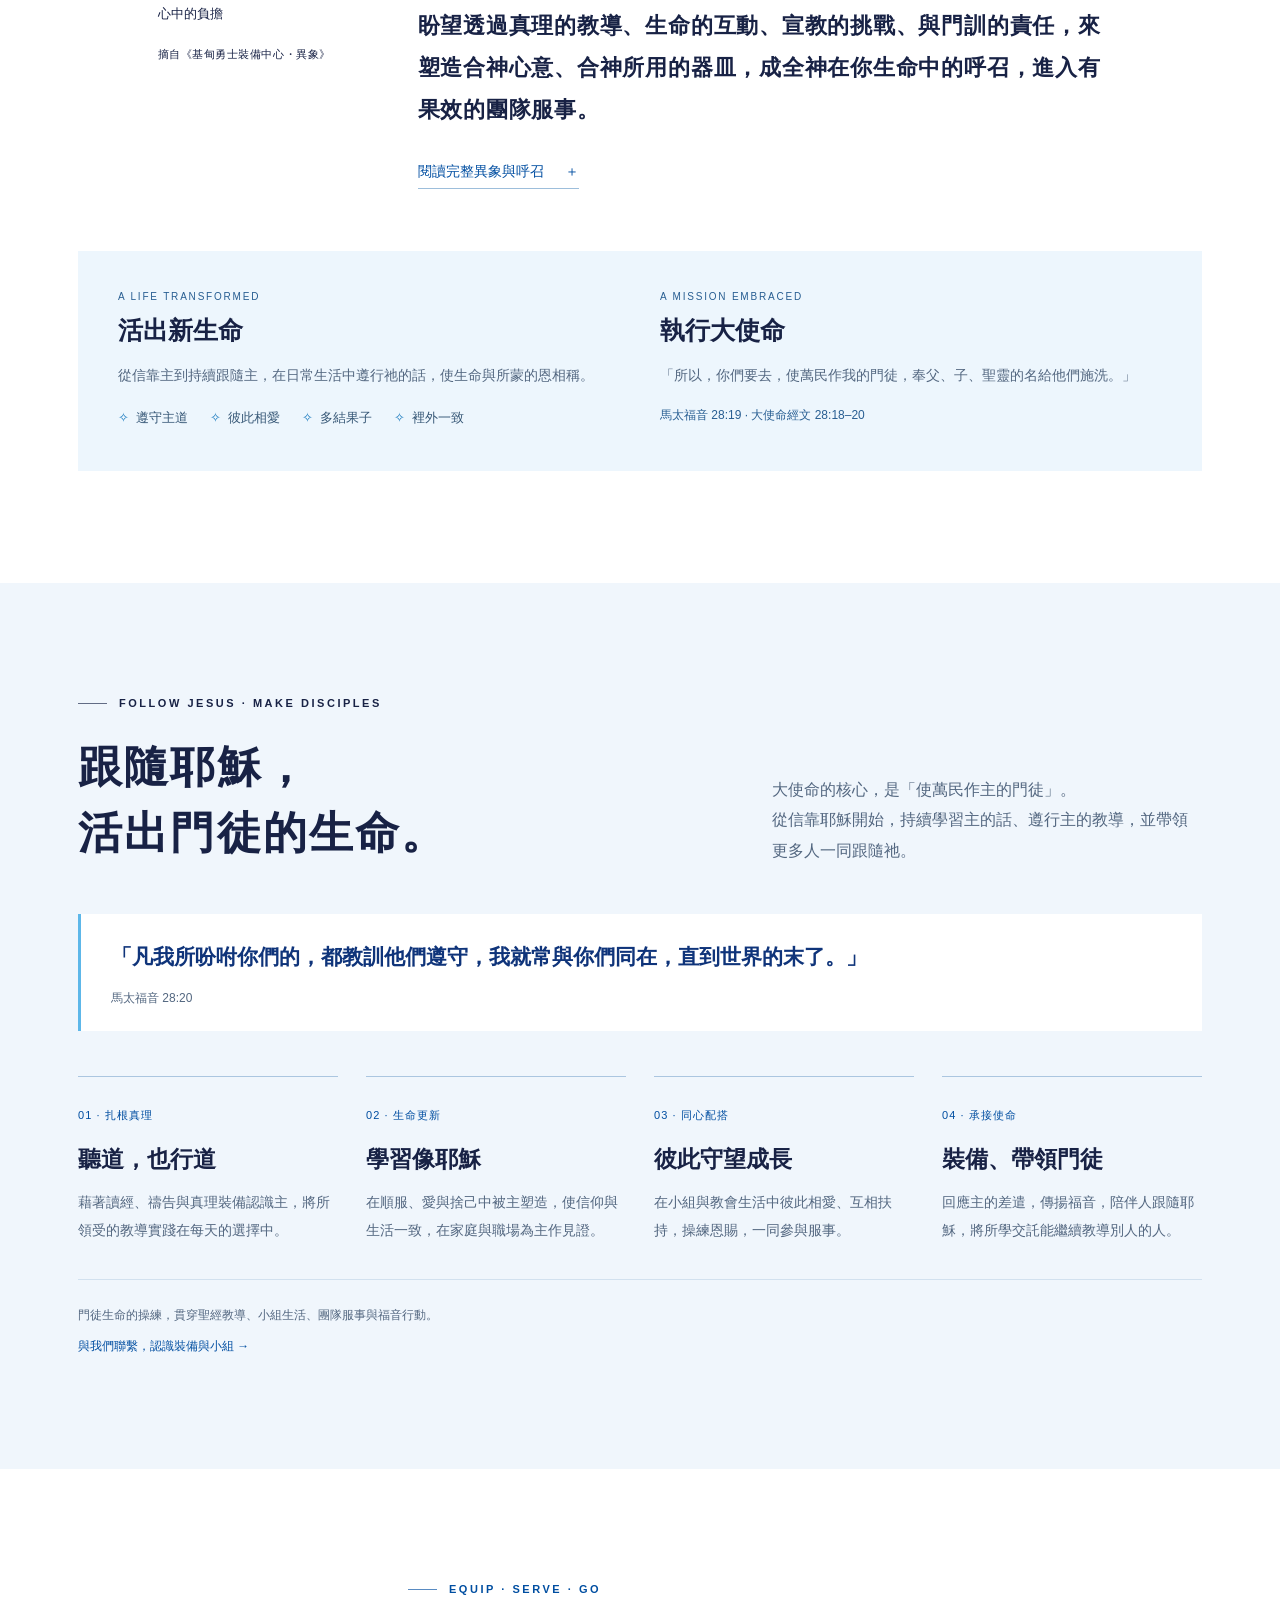
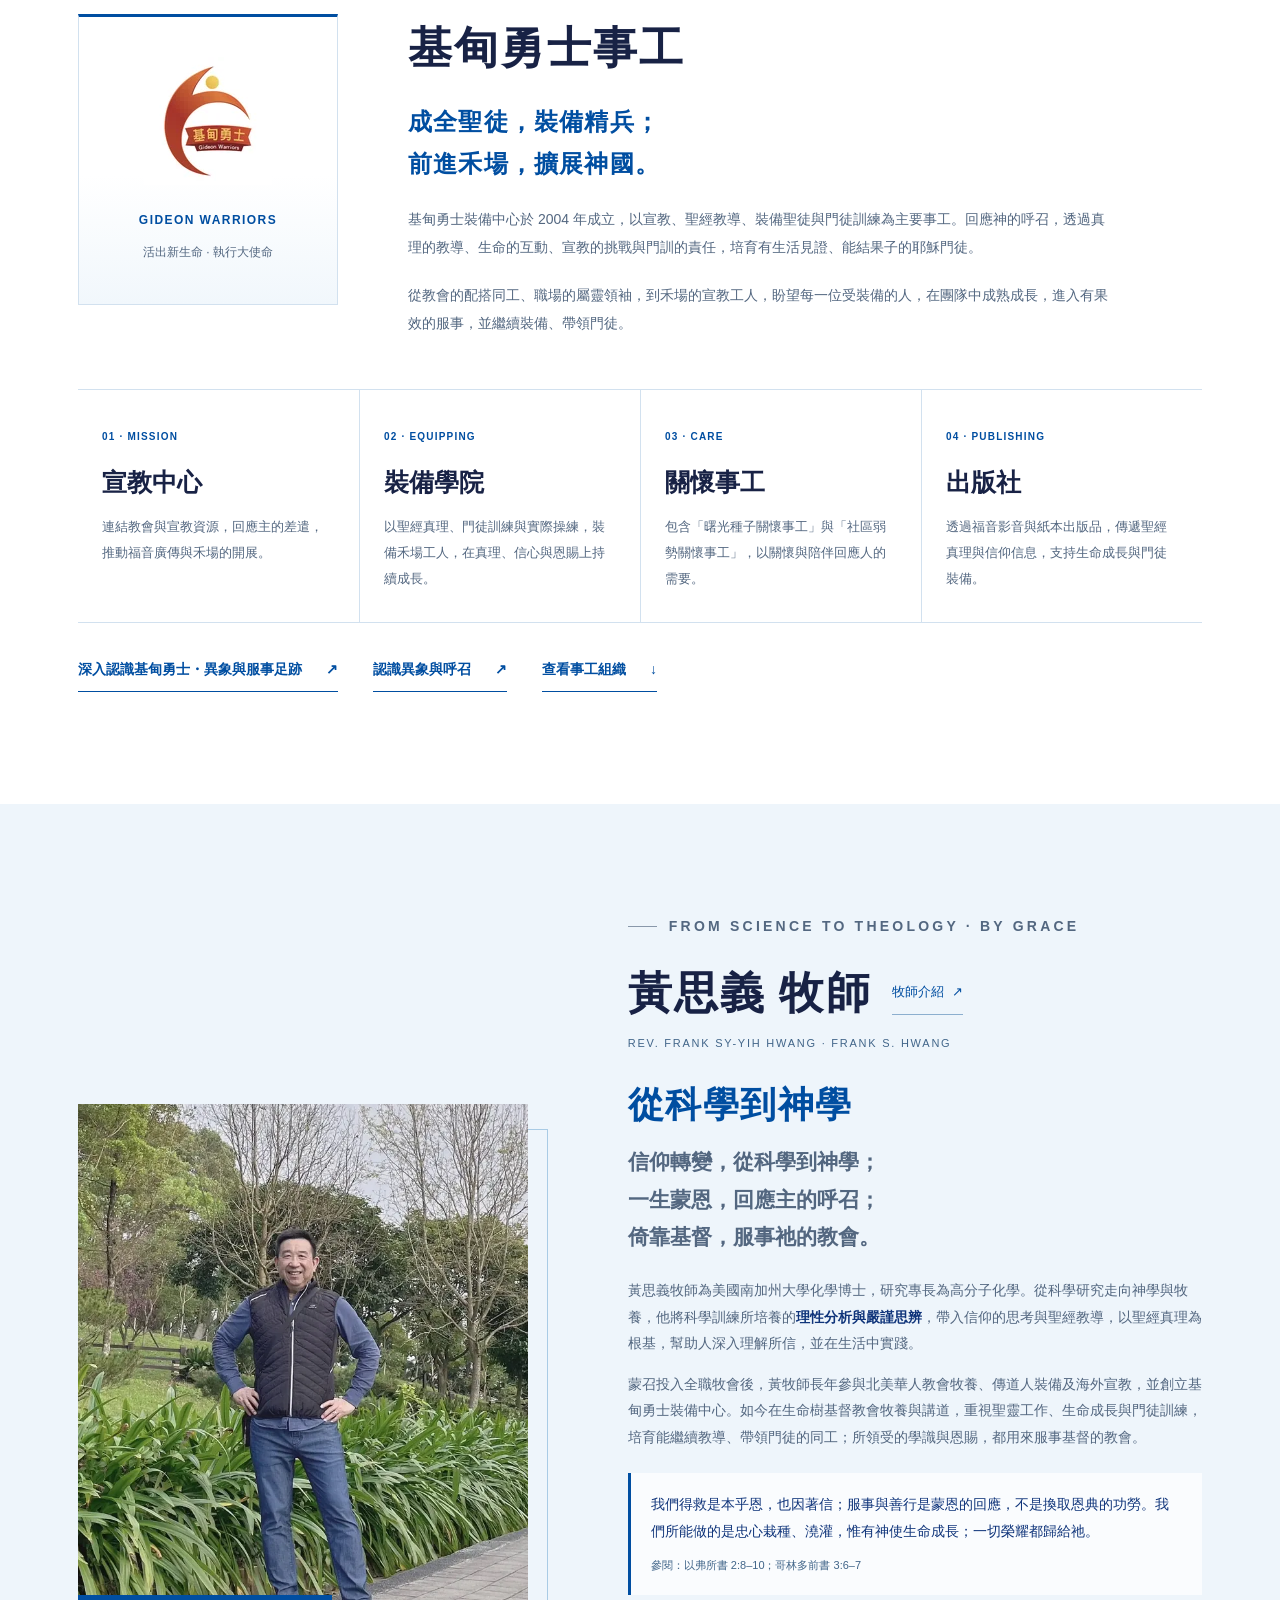
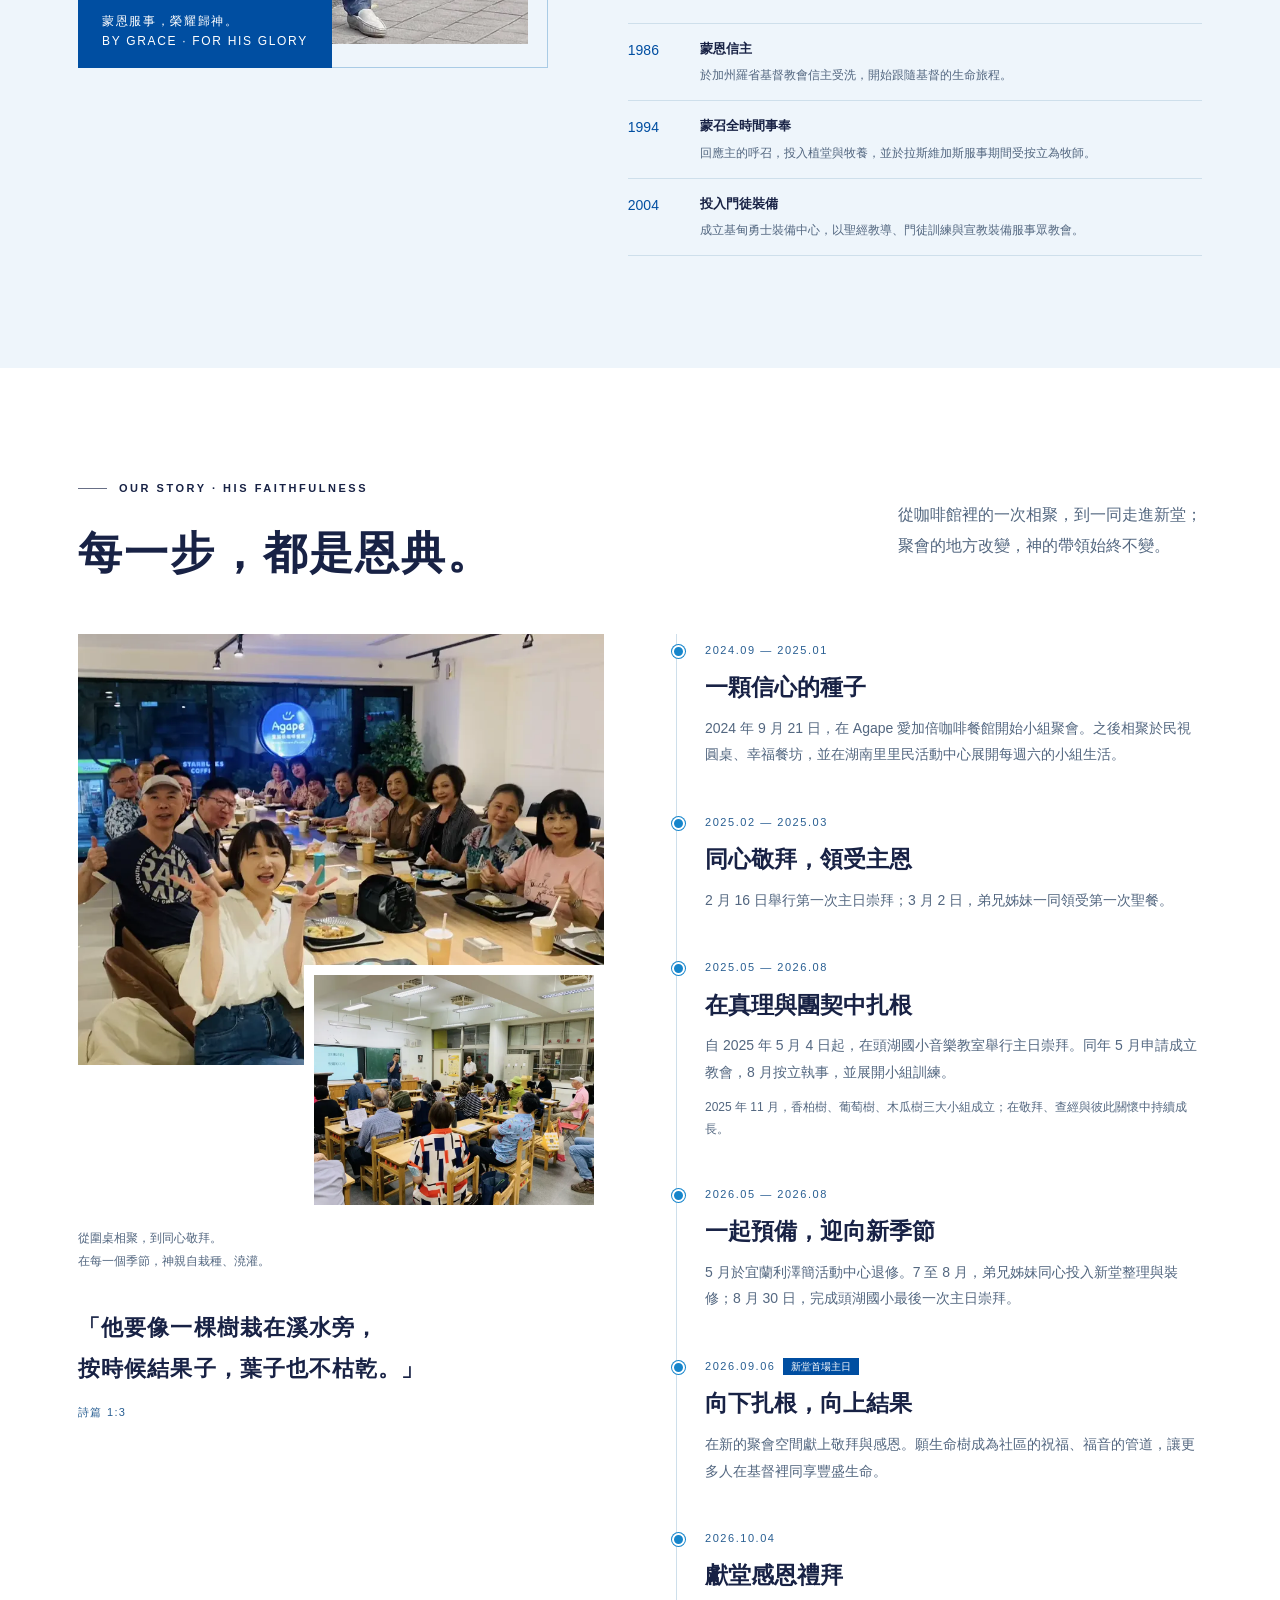
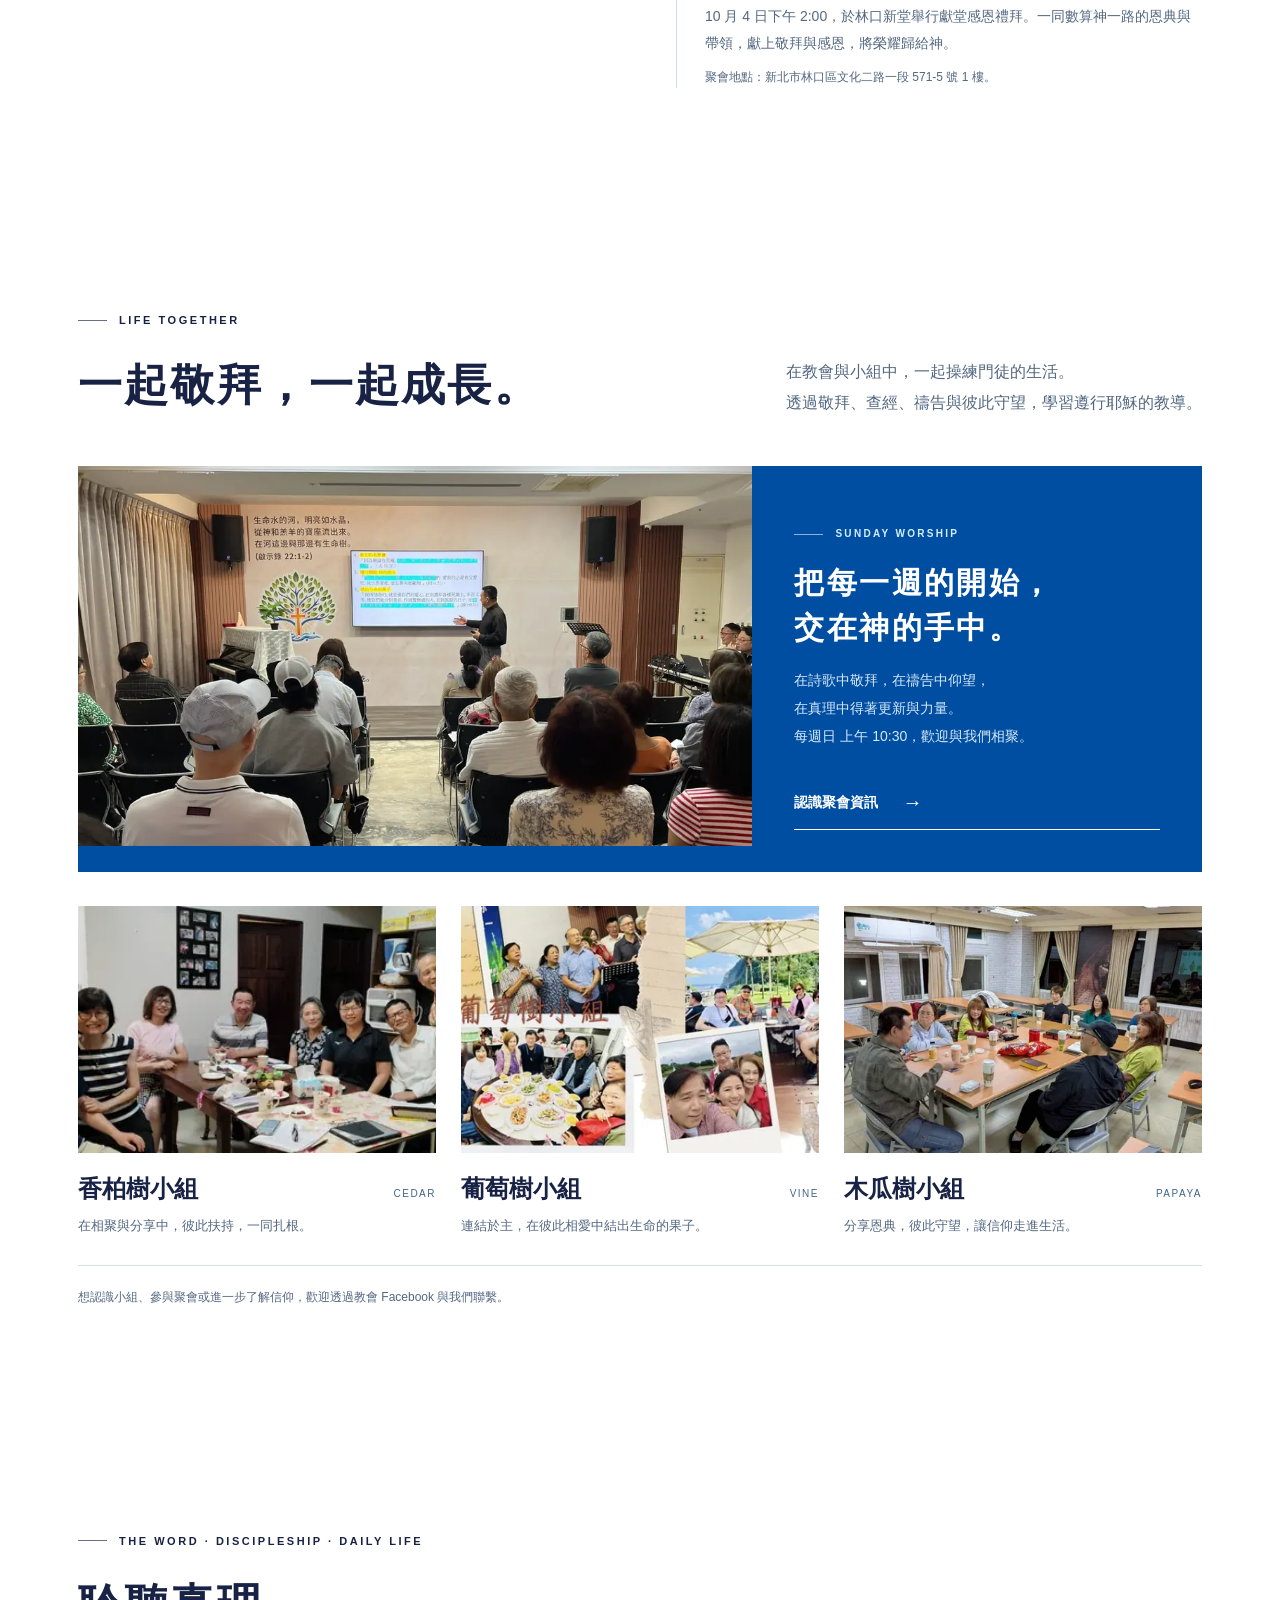
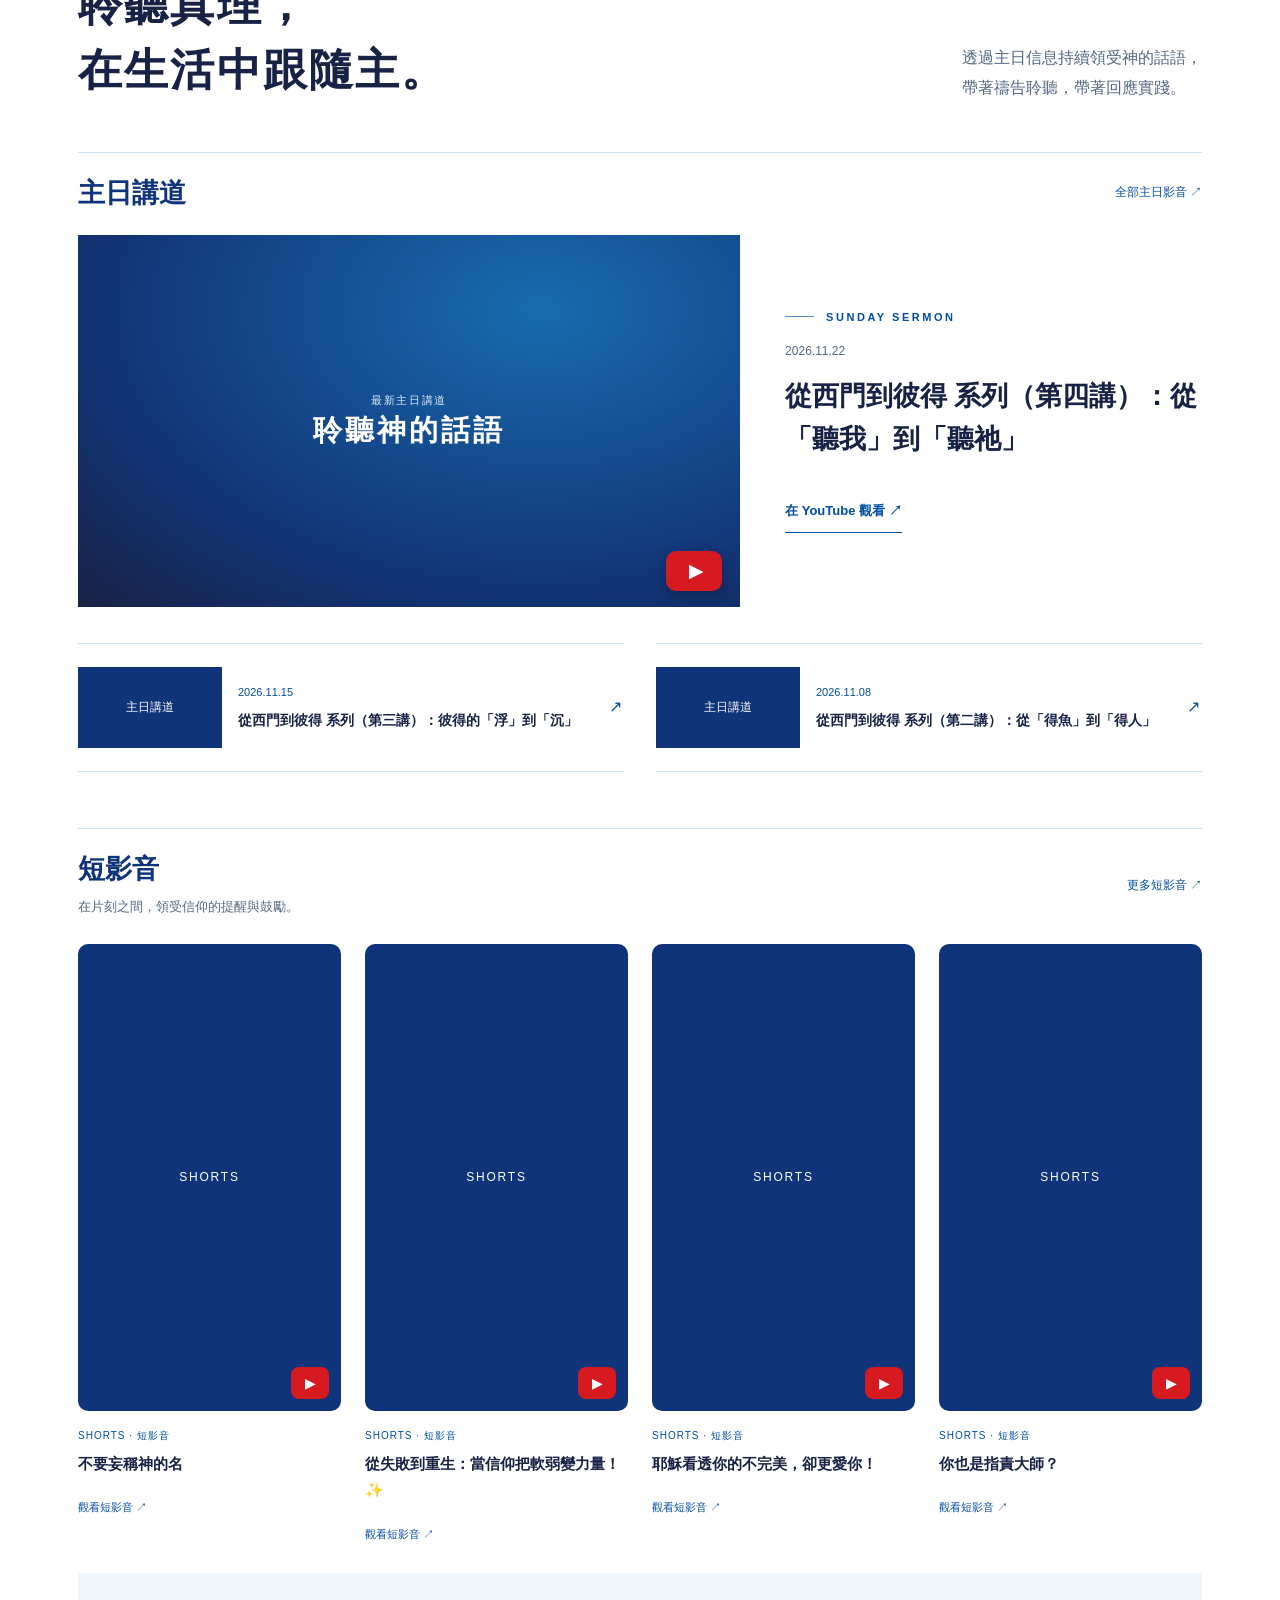
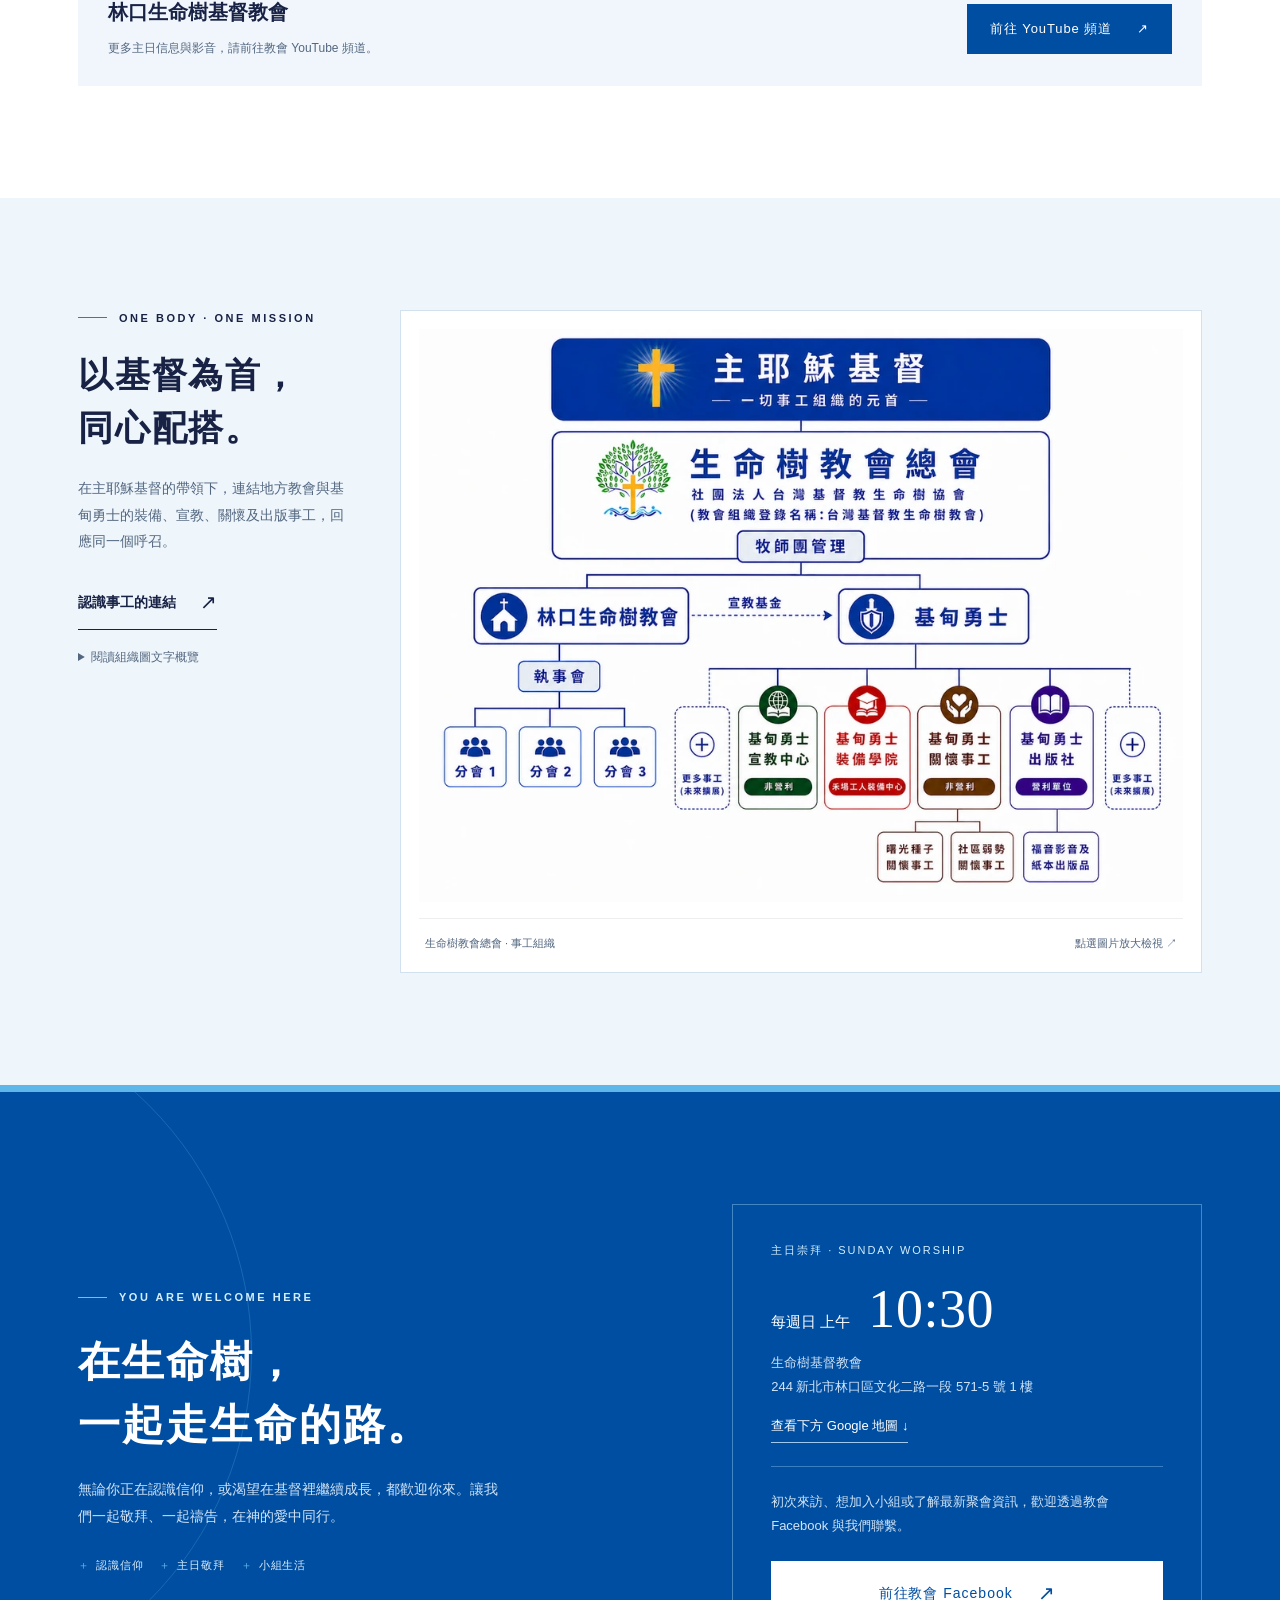
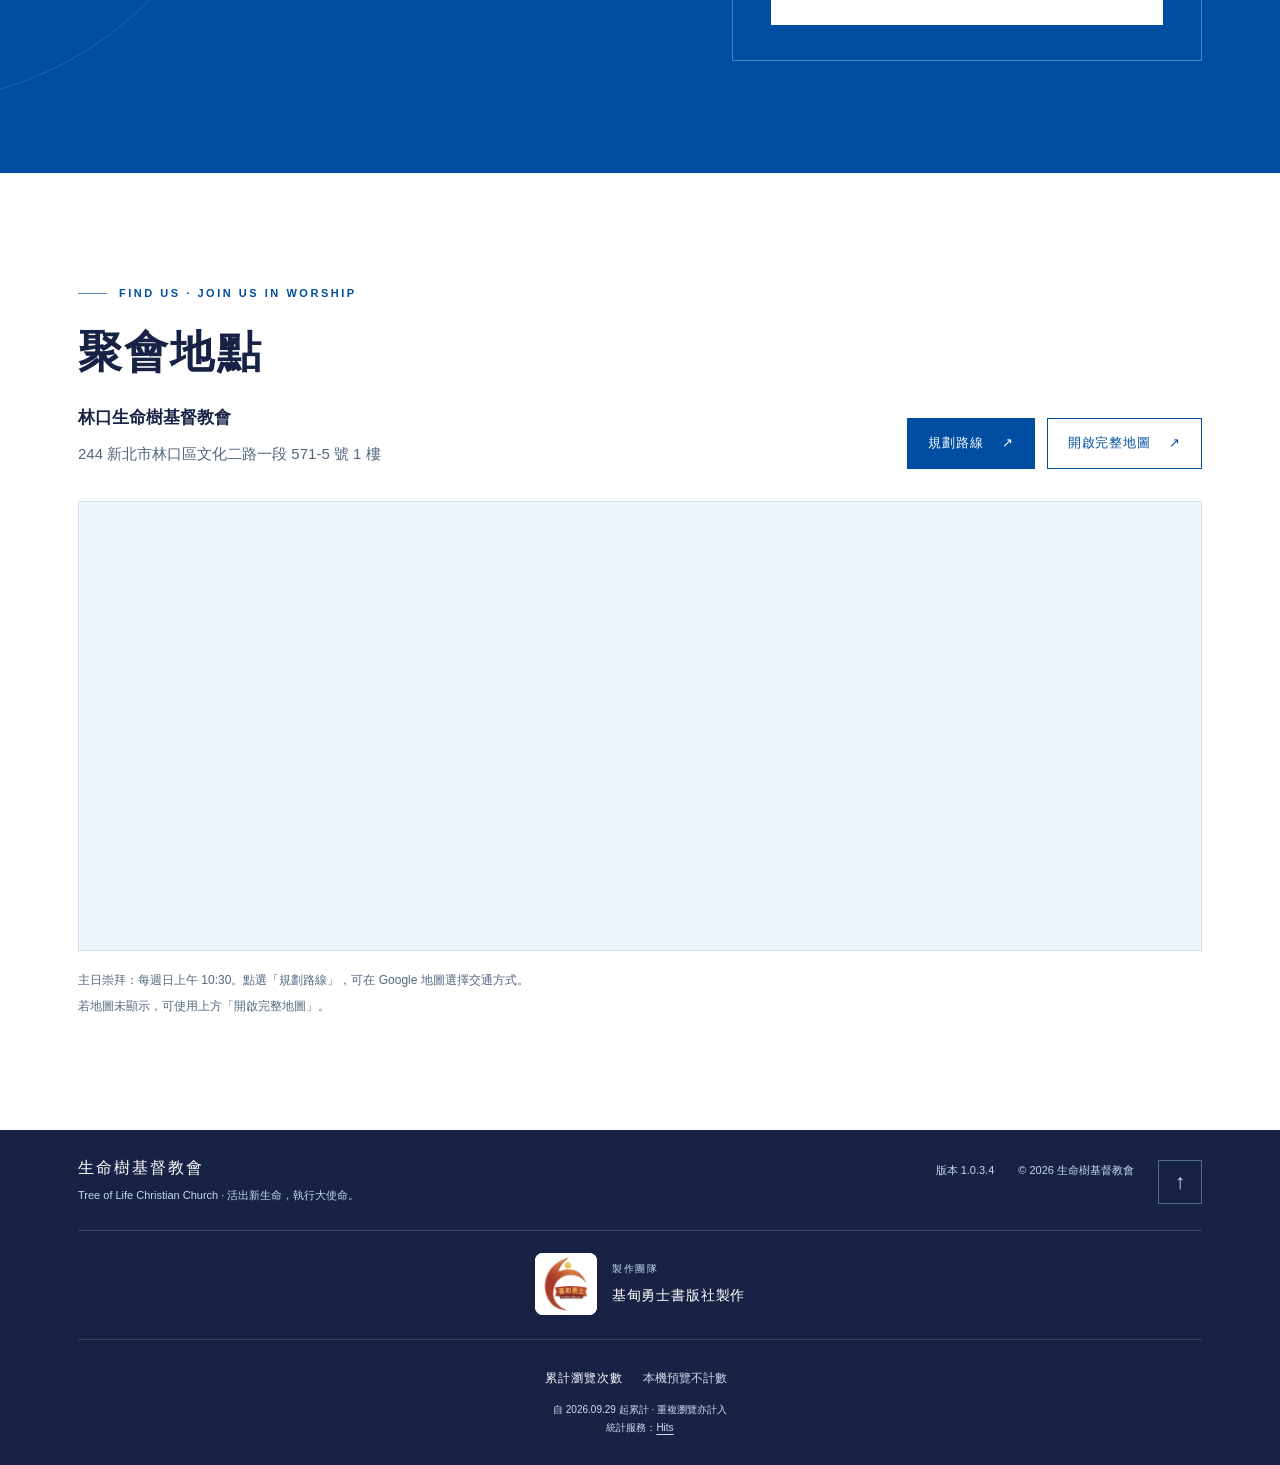
==== commit 9df61530: "Release 1.0.3.4: 更新教會影音與活動資訊" ====
--- a/index.html
+++ b/index.html
@@ -10,7 +10,7 @@
 <meta property="og:type" content="website">
 <meta property="og:locale" content="zh_TW">
 <title>生命樹基督教會｜以基督為首，裝備門徒，承接大使命</title>
-<meta name="version" content="1.0.3.3">
+<meta name="version" content="1.0.3.4">
 <link rel="icon" href="assets/logo.9223cd3e3474.webp" type="image/webp">
 <link rel="stylesheet" href="assets/site.6177385f3d0e.css">
 <script defer src="assets/site.903deae721e8.js"></script>
@@ -88,7 +88,7 @@
  <section class="section media-section" id="media" aria-labelledby="media-title"><div class="wrap">
   <div class="section-intro"><div><p class="eyebrow">THE WORD · DISCIPLESHIP · DAILY LIFE</p><h2 id="media-title">聆聽真理，<br>在生活中跟隨主。</h2></div><p class="lead">透過主日信息持續領受神的話語，<br>帶著禱告聆聽，帶著回應實踐。</p></div>
   <div class="media-category"><h3 id="sermons-title">主日講道</h3><a href="https://www.youtube.com/channel/UCIW4mrTi0dkILHCV9W27sPg/videos" target="_blank" rel="noopener noreferrer">全部主日影音 ↗</a></div>
-<div class="media-feature" aria-labelledby="sermons-title"><div class="video-stage"><a class="video-load" href="https://www.youtube.com/watch?v=4OL5LLI5Kec" target="_blank" rel="noopener noreferrer" aria-label="在 YouTube 觀看：生命樹基督教會 2026年11月15日 主日證道黃思義牧師：從西門到彼得 系列（第三講）：彼得的「浮」到「沉」"><img class="youtube-thumbnail" src="https://i.ytimg.com/vi/4OL5LLI5Kec/hqdefault.jpg" width="480" height="360" loading="lazy" decoding="async" fetchpriority="low" alt=""><span class="video-kicker">最新主日講道</span><span class="play-symbol" aria-hidden="true">▶</span><strong>聆聽神的話語</strong></a></div><div class="video-copy"><p class="eyebrow">SUNDAY SERMON</p><p class="video-date"><time datetime="2026-11-15">2026.11.15</time></p><h3>從西門到彼得 系列（第三講）：彼得的「浮」到「沉」</h3><a class="text-link" href="https://www.youtube.com/watch?v=4OL5LLI5Kec" target="_blank" rel="noopener noreferrer">在 YouTube 觀看 ↗</a></div></div><div class="more-messages"><a href="https://www.youtube.com/watch?v=22_VSBxQTzk" target="_blank" rel="noopener noreferrer"><span class="message-thumb"><span class="thumb-fallback" aria-hidden="true">主日講道</span><img class="youtube-thumbnail" src="https://i.ytimg.com/vi/22_VSBxQTzk/hqdefault.jpg" width="480" height="360" loading="lazy" decoding="async" fetchpriority="low" alt=""></span><span class="message-copy"><time datetime="2026-11-08">2026.11.08</time><strong>從西門到彼得 系列（第二講）：從「得魚」到「得人」</strong></span><b aria-hidden="true">↗</b></a><a href="https://www.youtube.com/watch?v=rkmKVfRDvQQ" target="_blank" rel="noopener noreferrer"><span class="message-thumb"><span class="thumb-fallback" aria-hidden="true">主日講道</span><img class="youtube-thumbnail" src="https://i.ytimg.com/vi/rkmKVfRDvQQ/hqdefault.jpg" width="480" height="360" loading="lazy" decoding="async" fetchpriority="low" alt=""></span><span class="message-copy"><time datetime="2026-11-01">2026.11.01</time><strong>從西門到彼得 系列（第一講）：從「你是···」到「你要···」</strong></span><b aria-hidden="true">↗</b></a></div><div class="media-category shorts-heading"><div><h3 id="shorts-title">短影音</h3><p>在片刻之間，領受信仰的提醒與鼓勵。</p></div><a href="https://www.youtube.com/channel/UCIW4mrTi0dkILHCV9W27sPg/shorts" target="_blank" rel="noopener noreferrer">更多短影音 ↗</a></div><div class="shorts-grid" aria-labelledby="shorts-title"><a class="short-card" href="https://www.youtube.com/shorts/ggcg0ysEtfI" target="_blank" rel="noopener noreferrer"><span class="short-cover"><span class="short-fallback" aria-hidden="true">SHORTS</span><img class="youtube-thumbnail" src="https://i.ytimg.com/vi/ggcg0ysEtfI/oar2.jpg?sqp=-oaymwEkCJUDENAFSFqQAgHyq4qpAxMIARUAAAAAJQAAyEI9AICiQ3gB&amp;rs=AOn4CLBX6DIaLumJe9XaVLDiXlSIJkavkA" width="405" height="720" loading="lazy" decoding="async" fetchpriority="low" alt=""><span class="short-play" aria-hidden="true">▶</span></span><span class="short-label">SHORTS · 短影音</span><h4>不要妄稱神的名</h4><span class="short-watch">觀看短影音 ↗</span></a><a class="short-card" href="https://www.youtube.com/shorts/rXRhvyfSdPM" target="_blank" rel="noopener noreferrer"><span class="short-cover"><span class="short-fallback" aria-hidden="true">SHORTS</span><img class="youtube-thumbnail" src="https://i.ytimg.com/vi/rXRhvyfSdPM/oar3.jpg?sqp=-oaymwEkCJUDENAFSFqQAgHyq4qpAxMIARUAAAAAJQAAyEI9AICiQ3gB&amp;rs=AOn4CLBh50vfgoiXONpBfLPT29TwwlC0jQ" width="405" height="720" loading="lazy" decoding="async" fetchpriority="low" alt=""><span class="short-play" aria-hidden="true">▶</span></span><span class="short-label">SHORTS · 短影音</span><h4>從失敗到重生：當信仰把軟弱變力量！✨</h4><span class="short-watch">觀看短影音 ↗</span></a><a class="short-card" href="https://www.youtube.com/shorts/EmPV9to0KeE" target="_blank" rel="noopener noreferrer"><span class="short-cover"><span class="short-fallback" aria-hidden="true">SHORTS</span><img class="youtube-thumbnail" src="https://i.ytimg.com/vi/EmPV9to0KeE/oar2.jpg?sqp=-oaymwEkCJUDENAFSFqQAgHyq4qpAxMIARUAAAAAJQAAyEI9AICiQ3gB&amp;rs=AOn4CLAUP7U0FoNAIpK9HGrdriyKR3IZEg" width="405" height="720" loading="lazy" decoding="async" fetchpriority="low" alt=""><span class="short-play" aria-hidden="true">▶</span></span><span class="short-label">SHORTS · 短影音</span><h4>耶穌看透你的不完美，卻更愛你！</h4><span class="short-watch">觀看短影音 ↗</span></a><a class="short-card" href="https://www.youtube.com/shorts/qtrWYF5k0sc" target="_blank" rel="noopener noreferrer"><span class="short-cover"><span class="short-fallback" aria-hidden="true">SHORTS</span><img class="youtube-thumbnail" src="https://i.ytimg.com/vi/qtrWYF5k0sc/oar3.jpg?sqp=-oaymwEkCJUDENAFSFqQAgHyq4qpAxMIARUAAAAAJQAAyEI9AICiQ3gB&amp;rs=AOn4CLClO0f_OG_jg7qT0GRMhHfHH_gi5Q" width="405" height="720" loading="lazy" decoding="async" fetchpriority="low" alt=""><span class="short-play" aria-hidden="true">▶</span></span><span class="short-label">SHORTS · 短影音</span><h4>你也是指責大師？</h4><span class="short-watch">觀看短影音 ↗</span></a></div>
+<div class="media-feature" aria-labelledby="sermons-title"><div class="video-stage"><a class="video-load" href="https://www.youtube.com/watch?v=F7wYZWcmMuE" target="_blank" rel="noopener noreferrer" aria-label="在 YouTube 觀看：生命樹基督教會 2026年11月22日 主日證道黃思義牧師：從西門到彼得 系列（第四講）：從「聽我」到「聽祂」"><img class="youtube-thumbnail" src="https://i.ytimg.com/vi/F7wYZWcmMuE/hqdefault.jpg" width="480" height="360" loading="lazy" decoding="async" fetchpriority="low" alt=""><span class="video-kicker">最新主日講道</span><span class="play-symbol" aria-hidden="true">▶</span><strong>聆聽神的話語</strong></a></div><div class="video-copy"><p class="eyebrow">SUNDAY SERMON</p><p class="video-date"><time datetime="2026-11-22">2026.11.22</time></p><h3>從西門到彼得 系列（第四講）：從「聽我」到「聽祂」</h3><a class="text-link" href="https://www.youtube.com/watch?v=F7wYZWcmMuE" target="_blank" rel="noopener noreferrer">在 YouTube 觀看 ↗</a></div></div><div class="more-messages"><a href="https://www.youtube.com/watch?v=4OL5LLI5Kec" target="_blank" rel="noopener noreferrer"><span class="message-thumb"><span class="thumb-fallback" aria-hidden="true">主日講道</span><img class="youtube-thumbnail" src="https://i.ytimg.com/vi/4OL5LLI5Kec/hqdefault.jpg" width="480" height="360" loading="lazy" decoding="async" fetchpriority="low" alt=""></span><span class="message-copy"><time datetime="2026-11-15">2026.11.15</time><strong>從西門到彼得 系列（第三講）：彼得的「浮」到「沉」</strong></span><b aria-hidden="true">↗</b></a><a href="https://www.youtube.com/watch?v=22_VSBxQTzk" target="_blank" rel="noopener noreferrer"><span class="message-thumb"><span class="thumb-fallback" aria-hidden="true">主日講道</span><img class="youtube-thumbnail" src="https://i.ytimg.com/vi/22_VSBxQTzk/hqdefault.jpg" width="480" height="360" loading="lazy" decoding="async" fetchpriority="low" alt=""></span><span class="message-copy"><time datetime="2026-11-08">2026.11.08</time><strong>從西門到彼得 系列（第二講）：從「得魚」到「得人」</strong></span><b aria-hidden="true">↗</b></a></div><div class="media-category shorts-heading"><div><h3 id="shorts-title">短影音</h3><p>在片刻之間，領受信仰的提醒與鼓勵。</p></div><a href="https://www.youtube.com/channel/UCIW4mrTi0dkILHCV9W27sPg/shorts" target="_blank" rel="noopener noreferrer">更多短影音 ↗</a></div><div class="shorts-grid" aria-labelledby="shorts-title"><a class="short-card" href="https://www.youtube.com/shorts/ggcg0ysEtfI" target="_blank" rel="noopener noreferrer"><span class="short-cover"><span class="short-fallback" aria-hidden="true">SHORTS</span><img class="youtube-thumbnail" src="https://i.ytimg.com/vi/ggcg0ysEtfI/oar2.jpg?sqp=-oaymwEkCJUDENAFSFqQAgHyq4qpAxMIARUAAAAAJQAAyEI9AICiQ3gB&amp;rs=AOn4CLBX6DIaLumJe9XaVLDiXlSIJkavkA" width="405" height="720" loading="lazy" decoding="async" fetchpriority="low" alt=""><span class="short-play" aria-hidden="true">▶</span></span><span class="short-label">SHORTS · 短影音</span><h4>不要妄稱神的名</h4><span class="short-watch">觀看短影音 ↗</span></a><a class="short-card" href="https://www.youtube.com/shorts/rXRhvyfSdPM" target="_blank" rel="noopener noreferrer"><span class="short-cover"><span class="short-fallback" aria-hidden="true">SHORTS</span><img class="youtube-thumbnail" src="https://i.ytimg.com/vi/rXRhvyfSdPM/oar1.jpg?sqp=-oaymwEkCJUDENAFSFqQAgHyq4qpAxMIARUAAAAAJQAAyEI9AICiQ3gB&amp;rs=AOn4CLARVs2-oVWHYtjCMKFQv7zv7J0ZOw" width="405" height="720" loading="lazy" decoding="async" fetchpriority="low" alt=""><span class="short-play" aria-hidden="true">▶</span></span><span class="short-label">SHORTS · 短影音</span><h4>從失敗到重生：當信仰把軟弱變力量！✨</h4><span class="short-watch">觀看短影音 ↗</span></a><a class="short-card" href="https://www.youtube.com/shorts/EmPV9to0KeE" target="_blank" rel="noopener noreferrer"><span class="short-cover"><span class="short-fallback" aria-hidden="true">SHORTS</span><img class="youtube-thumbnail" src="https://i.ytimg.com/vi/EmPV9to0KeE/oar3.jpg?sqp=-oaymwEkCJUDENAFSFqQAgHyq4qpAxMIARUAAAAAJQAAyEI9AICiQ3gB&amp;rs=AOn4CLC2S3vQjqo1mxCEzctQWiv1vKdBIw" width="405" height="720" loading="lazy" decoding="async" fetchpriority="low" alt=""><span class="short-play" aria-hidden="true">▶</span></span><span class="short-label">SHORTS · 短影音</span><h4>耶穌看透你的不完美，卻更愛你！</h4><span class="short-watch">觀看短影音 ↗</span></a><a class="short-card" href="https://www.youtube.com/shorts/qtrWYF5k0sc" target="_blank" rel="noopener noreferrer"><span class="short-cover"><span class="short-fallback" aria-hidden="true">SHORTS</span><img class="youtube-thumbnail" src="https://i.ytimg.com/vi/qtrWYF5k0sc/oar1.jpg?sqp=-oaymwEkCJUDENAFSFqQAgHyq4qpAxMIARUAAAAAJQAAyEI9AICiQ3gB&amp;rs=AOn4CLClMZaHaRerVufX9RVPGXoe5HpWcg" width="405" height="720" loading="lazy" decoding="async" fetchpriority="low" alt=""><span class="short-play" aria-hidden="true">▶</span></span><span class="short-label">SHORTS · 短影音</span><h4>你也是指責大師？</h4><span class="short-watch">觀看短影音 ↗</span></a></div>
   <div class="youtube-channel"><div><strong>林口生命樹基督教會</strong><p>更多主日信息與影音，請前往教會 YouTube 頻道。</p></div><a class="btn btn-primary" href="https://www.youtube.com/@%E6%9E%97%E5%8F%A3%E7%94%9F%E5%91%BD%E6%A8%B9%E5%9F%BA%E7%9D%A3%E6%95%99%E6%9C%83" target="_blank" rel="noopener noreferrer">前往 YouTube 頻道 <span aria-hidden="true">↗</span></a></div>
  </div></section>
 
@@ -104,7 +104,7 @@
  </div></section>
 
 </main>
-<footer class="footer"><div class="wrap footer-inner"><div><strong>生命樹基督教會</strong><span>Tree of Life Christian Church · 活出新生命，執行大使命。</span></div><div class="footer-links"><span class="site-version">版本 1.0.3.3</span><span>© <span id="year">2026</span> 生命樹基督教會</span><a href="#home" class="backtop" aria-label="回到頁首">↑</a></div></div><div class="wrap"><div class="production-credit" aria-label="製作團隊"><img src="assets/publisher-logo.13ce095ea7af.webp" width="62" height="62" loading="lazy" decoding="async" fetchpriority="low" alt="基甸勇士 Gideon Warriors logo"><div><small>製作團隊</small><p>基甸勇士書版社製作</p></div></div></div><div class="wrap"><div class="site-counter" id="visitor-count" aria-label="網站瀏覽統計"><div class="site-counter-line"><span class="site-counter-label">累計瀏覽次數</span><span class="site-counter-value" aria-live="polite"><img id="visitor-badge" height="24" decoding="async" fetchpriority="low" referrerpolicy="no-referrer" alt="本站累計瀏覽次數，由 Hits 統計" hidden><span id="visitor-status">讀取中…</span></span></div><p class="site-counter-note">自 2026.09.29 起累計 · 重複瀏覽亦計入<br>統計服務：<a href="https://hits.sh/gideonwarriors.github.io/treeoflife/" target="_blank" rel="noopener noreferrer">Hits</a></p><noscript><p class="site-counter-note">啟用 JavaScript 後可顯示瀏覽統計。</p></noscript></div></div></footer>
+<footer class="footer"><div class="wrap footer-inner"><div><strong>生命樹基督教會</strong><span>Tree of Life Christian Church · 活出新生命，執行大使命。</span></div><div class="footer-links"><span class="site-version">版本 1.0.3.4</span><span>© <span id="year">2026</span> 生命樹基督教會</span><a href="#home" class="backtop" aria-label="回到頁首">↑</a></div></div><div class="wrap"><div class="production-credit" aria-label="製作團隊"><img src="assets/publisher-logo.13ce095ea7af.webp" width="62" height="62" loading="lazy" decoding="async" fetchpriority="low" alt="基甸勇士 Gideon Warriors logo"><div><small>製作團隊</small><p>基甸勇士書版社製作</p></div></div></div><div class="wrap"><div class="site-counter" id="visitor-count" aria-label="網站瀏覽統計"><div class="site-counter-line"><span class="site-counter-label">累計瀏覽次數</span><span class="site-counter-value" aria-live="polite"><img id="visitor-badge" height="24" decoding="async" fetchpriority="low" referrerpolicy="no-referrer" alt="本站累計瀏覽次數，由 Hits 統計" hidden><span id="visitor-status">讀取中…</span></span></div><p class="site-counter-note">自 2026.09.29 起累計 · 重複瀏覽亦計入<br>統計服務：<a href="https://hits.sh/gideonwarriors.github.io/treeoflife/" target="_blank" rel="noopener noreferrer">Hits</a></p><noscript><p class="site-counter-note">啟用 JavaScript 後可顯示瀏覽統計。</p></noscript></div></div></footer>
 <dialog class="org-dialog" aria-labelledby="dialog-title"><div class="dialog-bar"><strong id="dialog-title">生命樹教會總會組織圖</strong><div class="zoom-controls"><button type="button" id="zoom-button" aria-pressed="false">放大</button><button type="button" id="close-dialog" aria-label="關閉組織圖">關閉 ×</button></div></div><div class="org-image-scroll"><img id="dialog-image" alt="生命樹教會總會組織圖完整檢視"></div><p class="dialog-hint">放大後可橫向及上下捲動；按 Esc 鍵或「關閉」返回網頁。</p></dialog>
 
 </body>
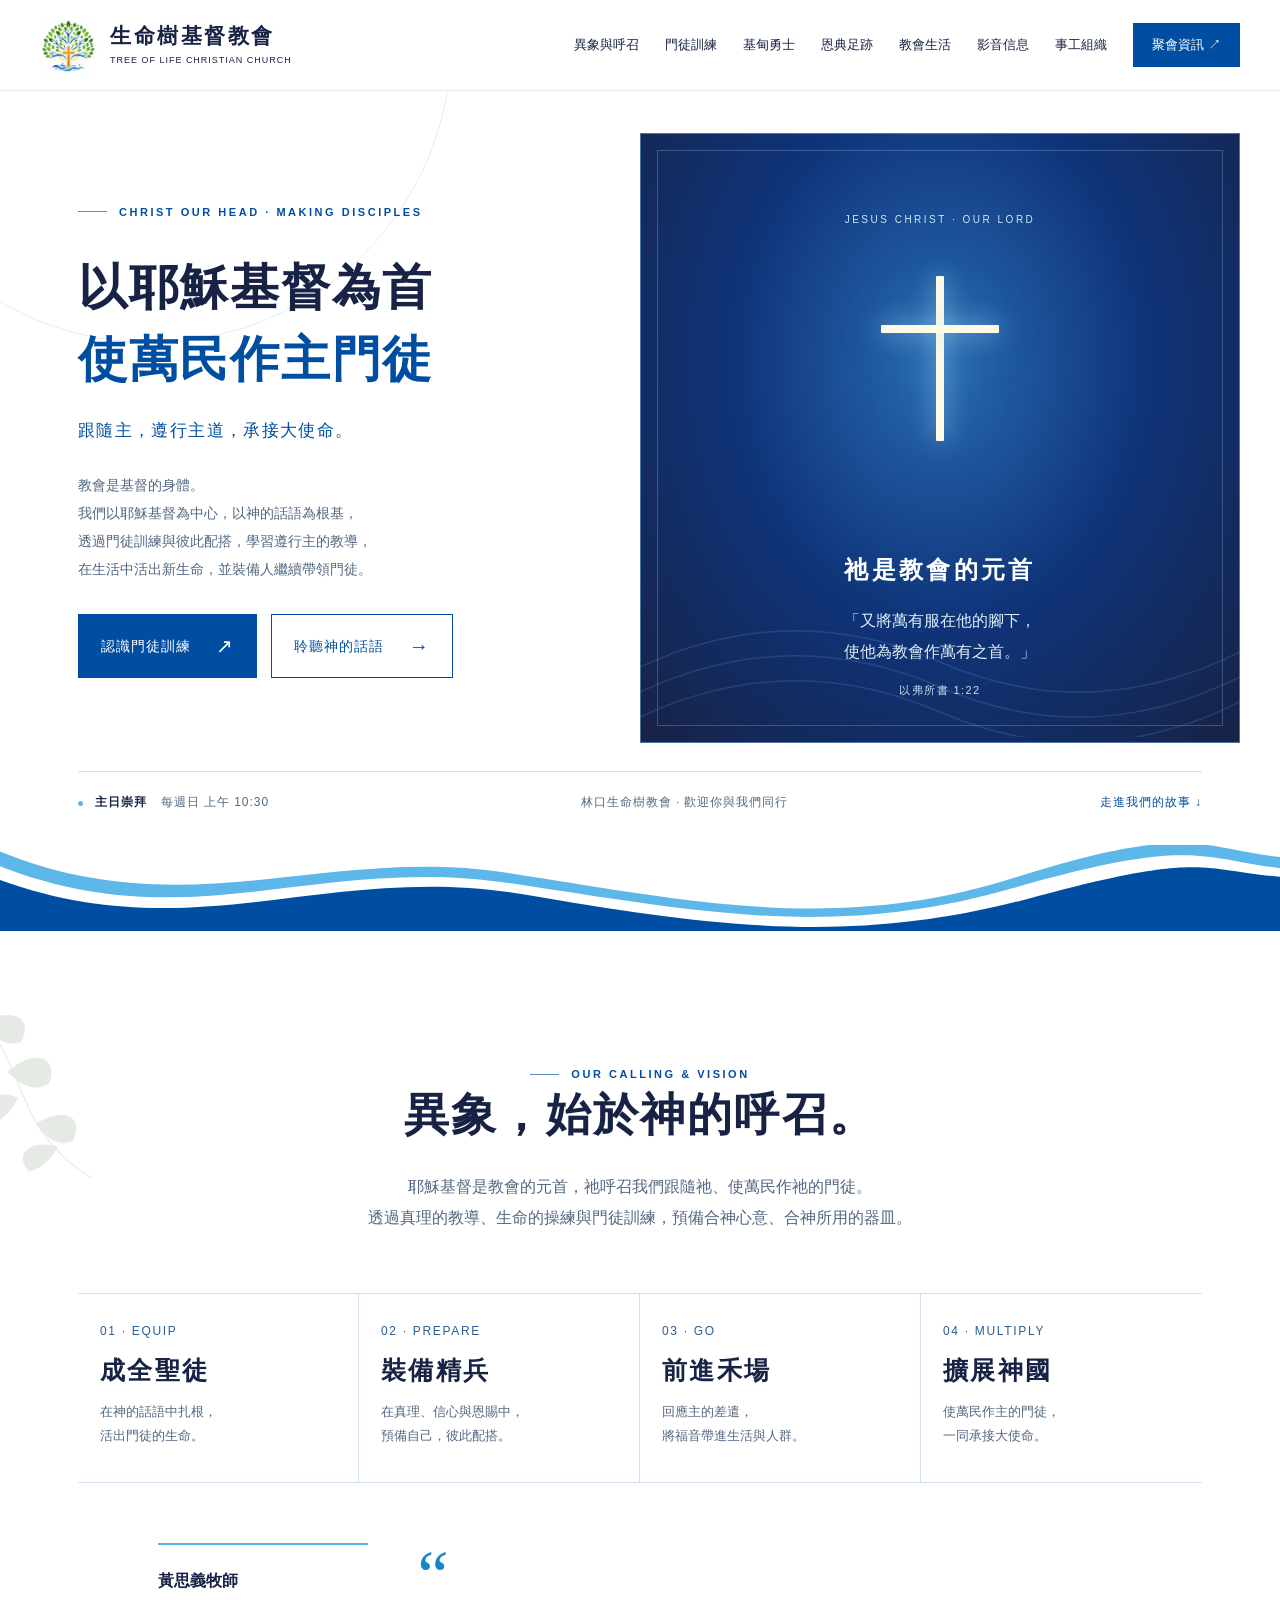
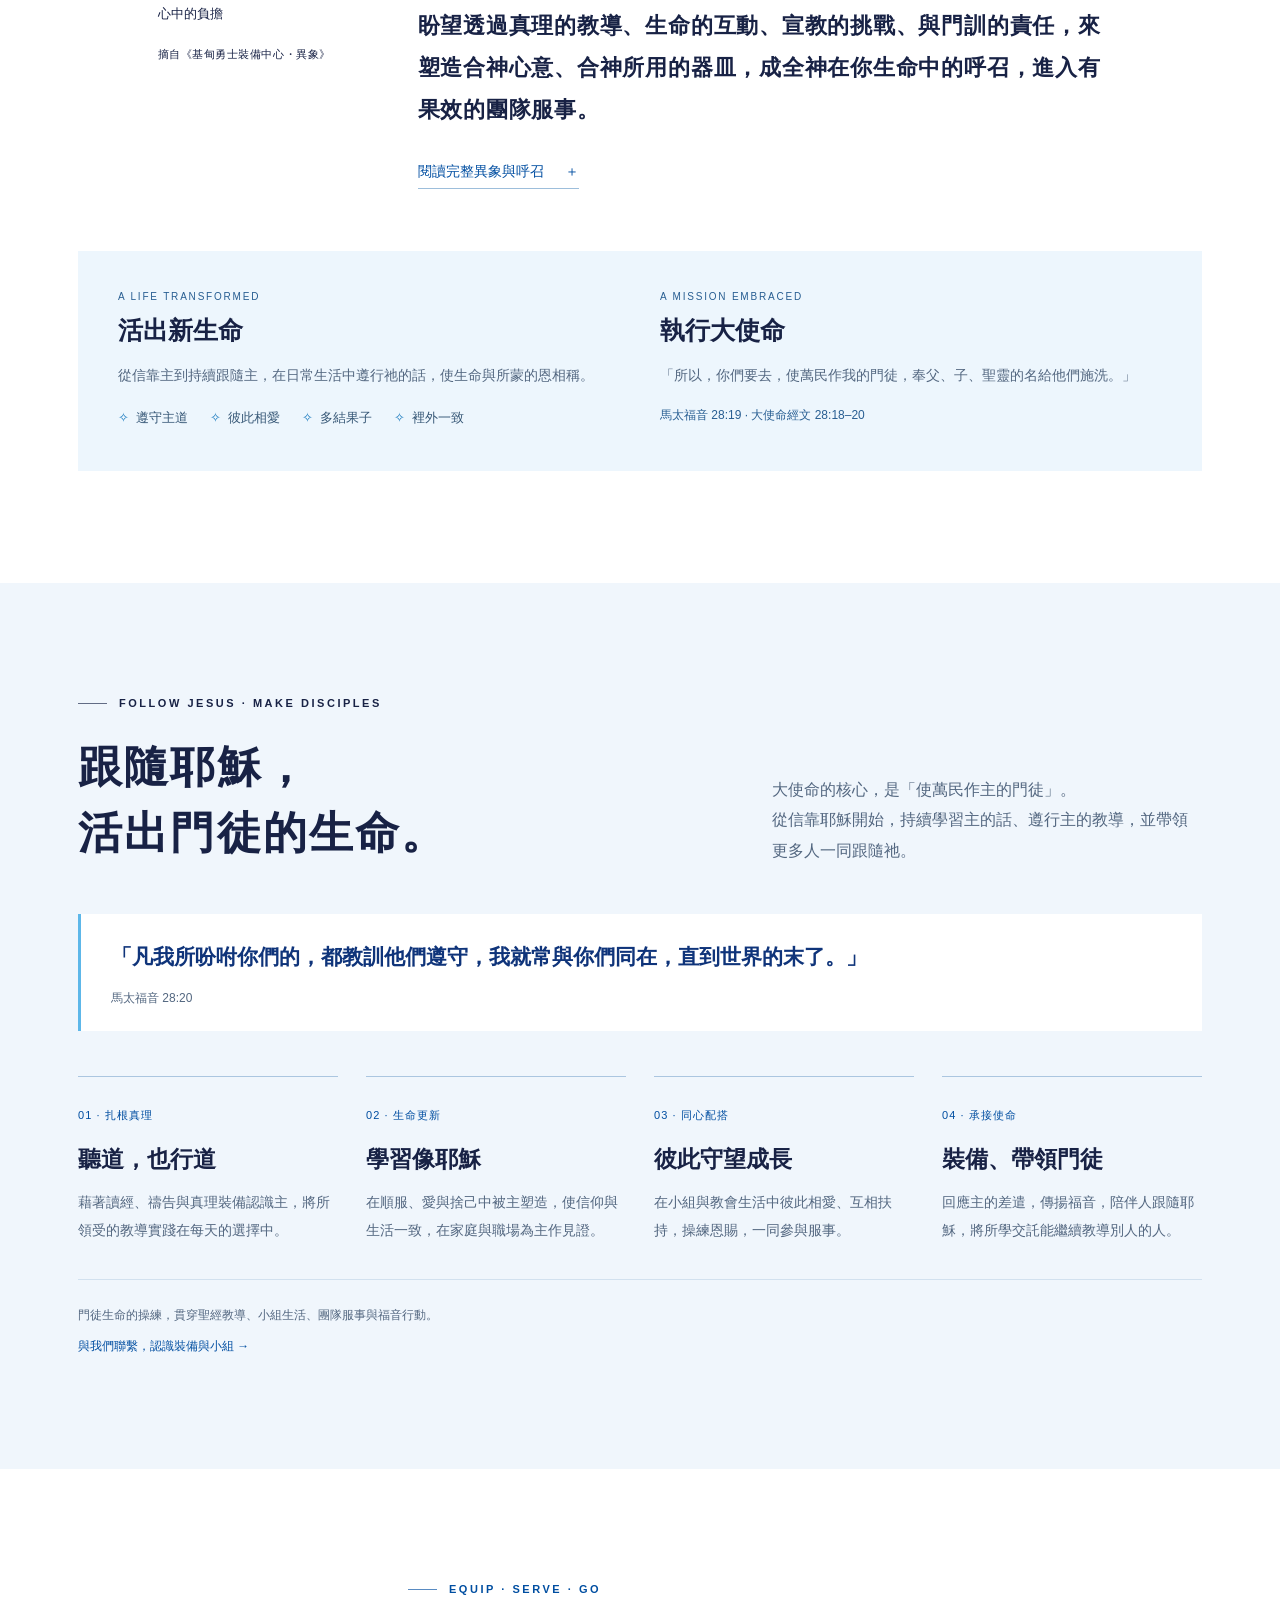
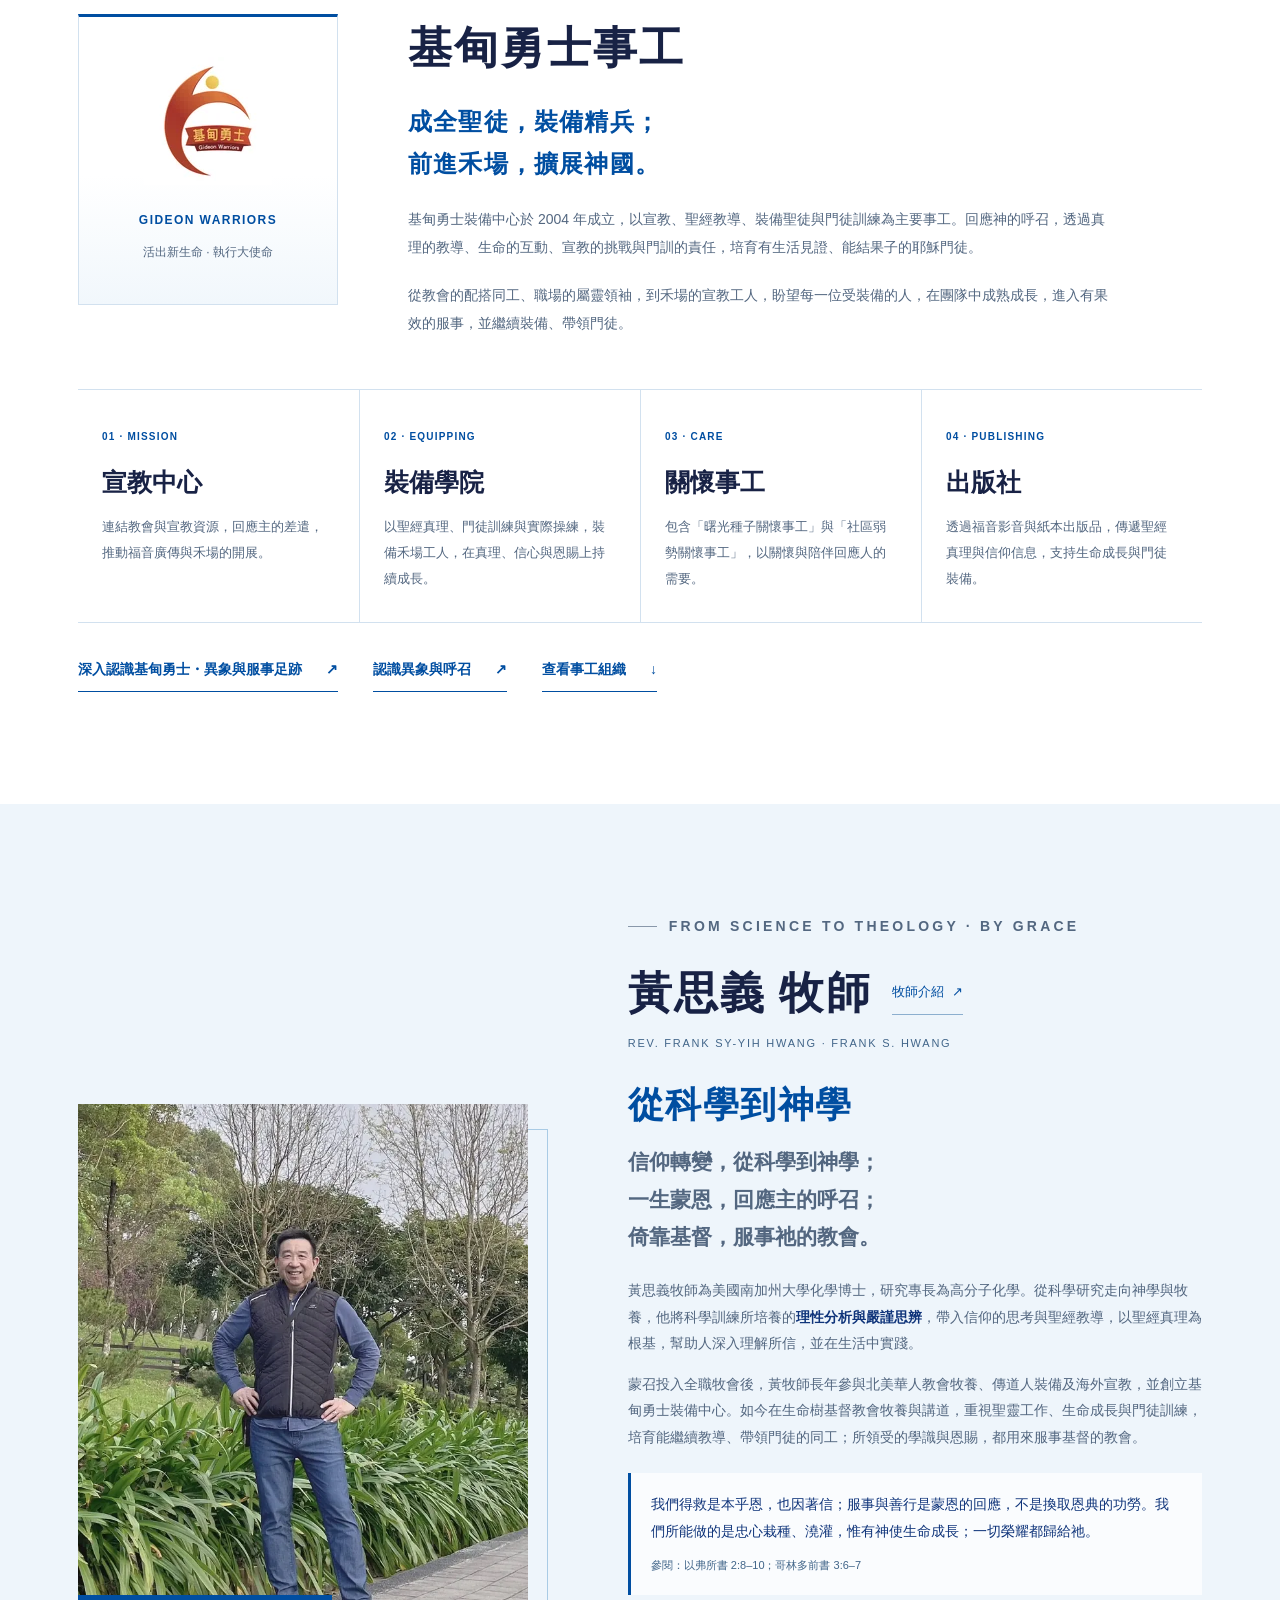
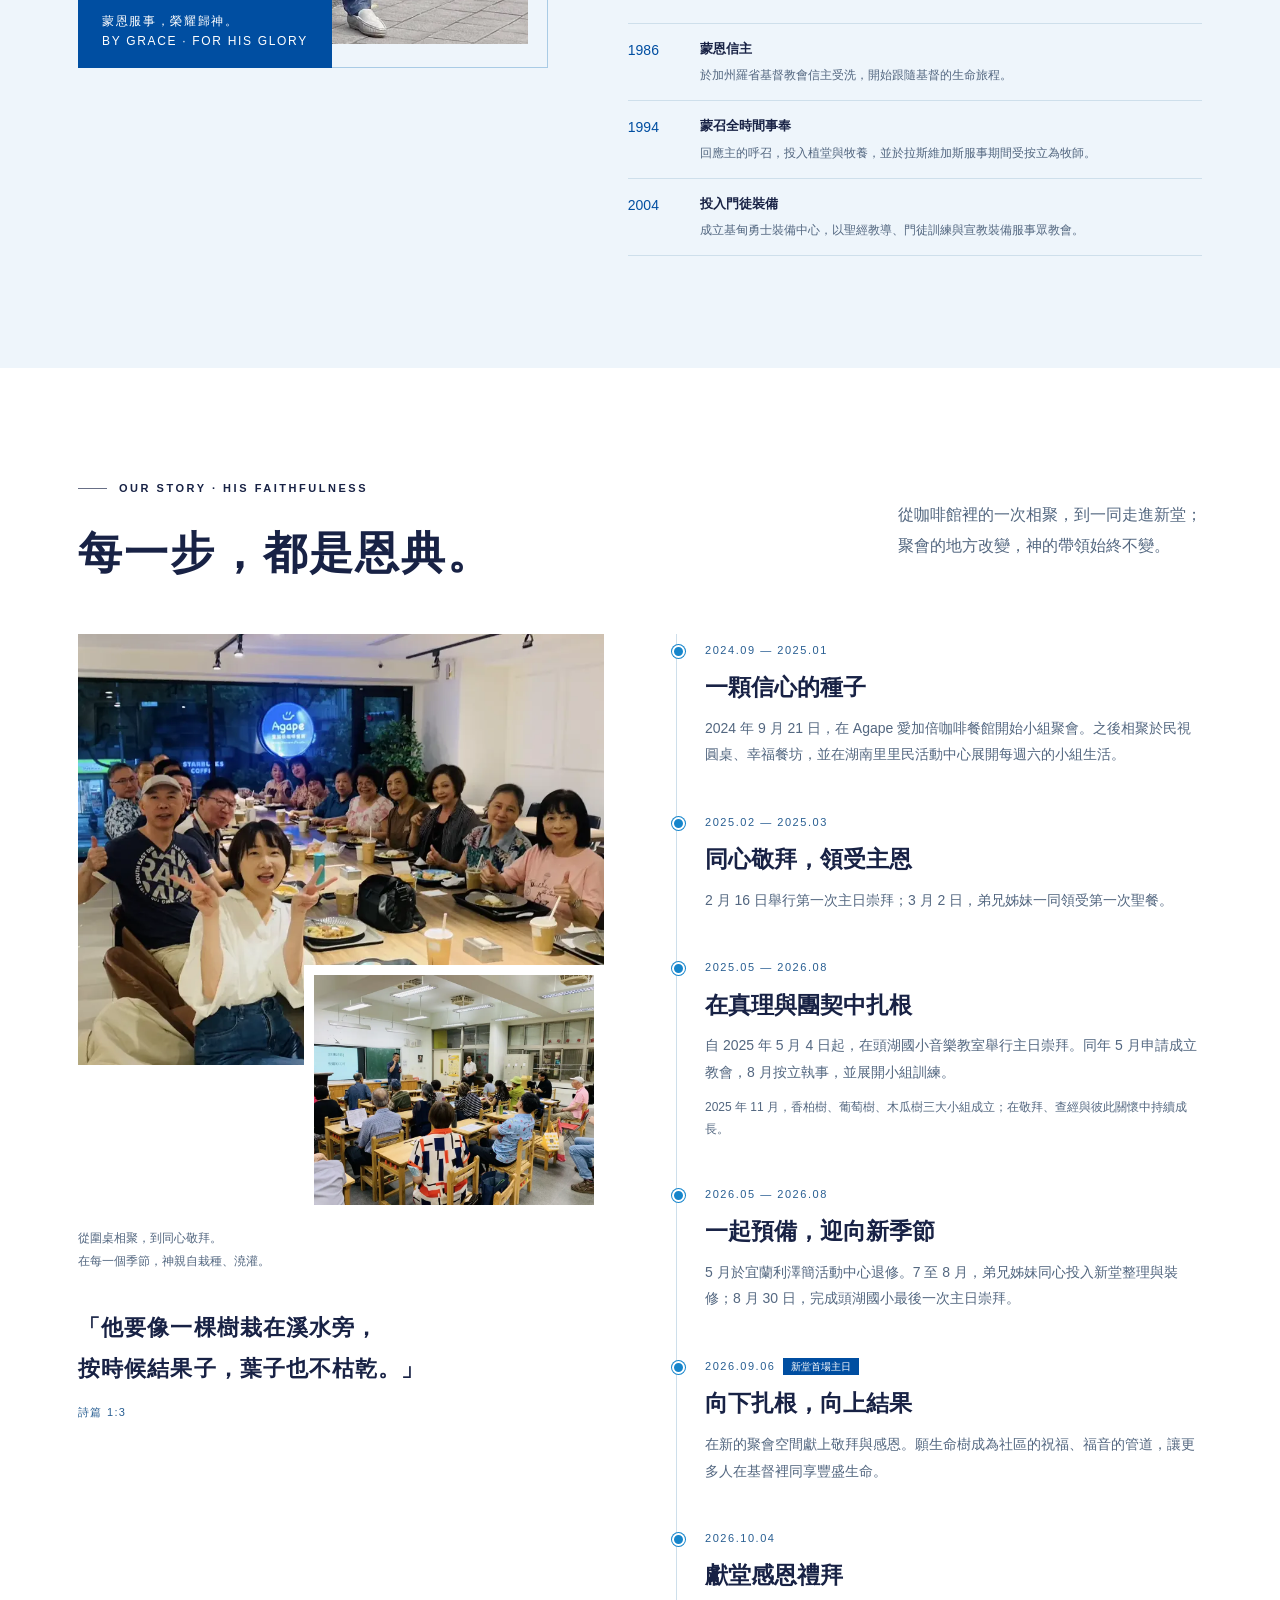
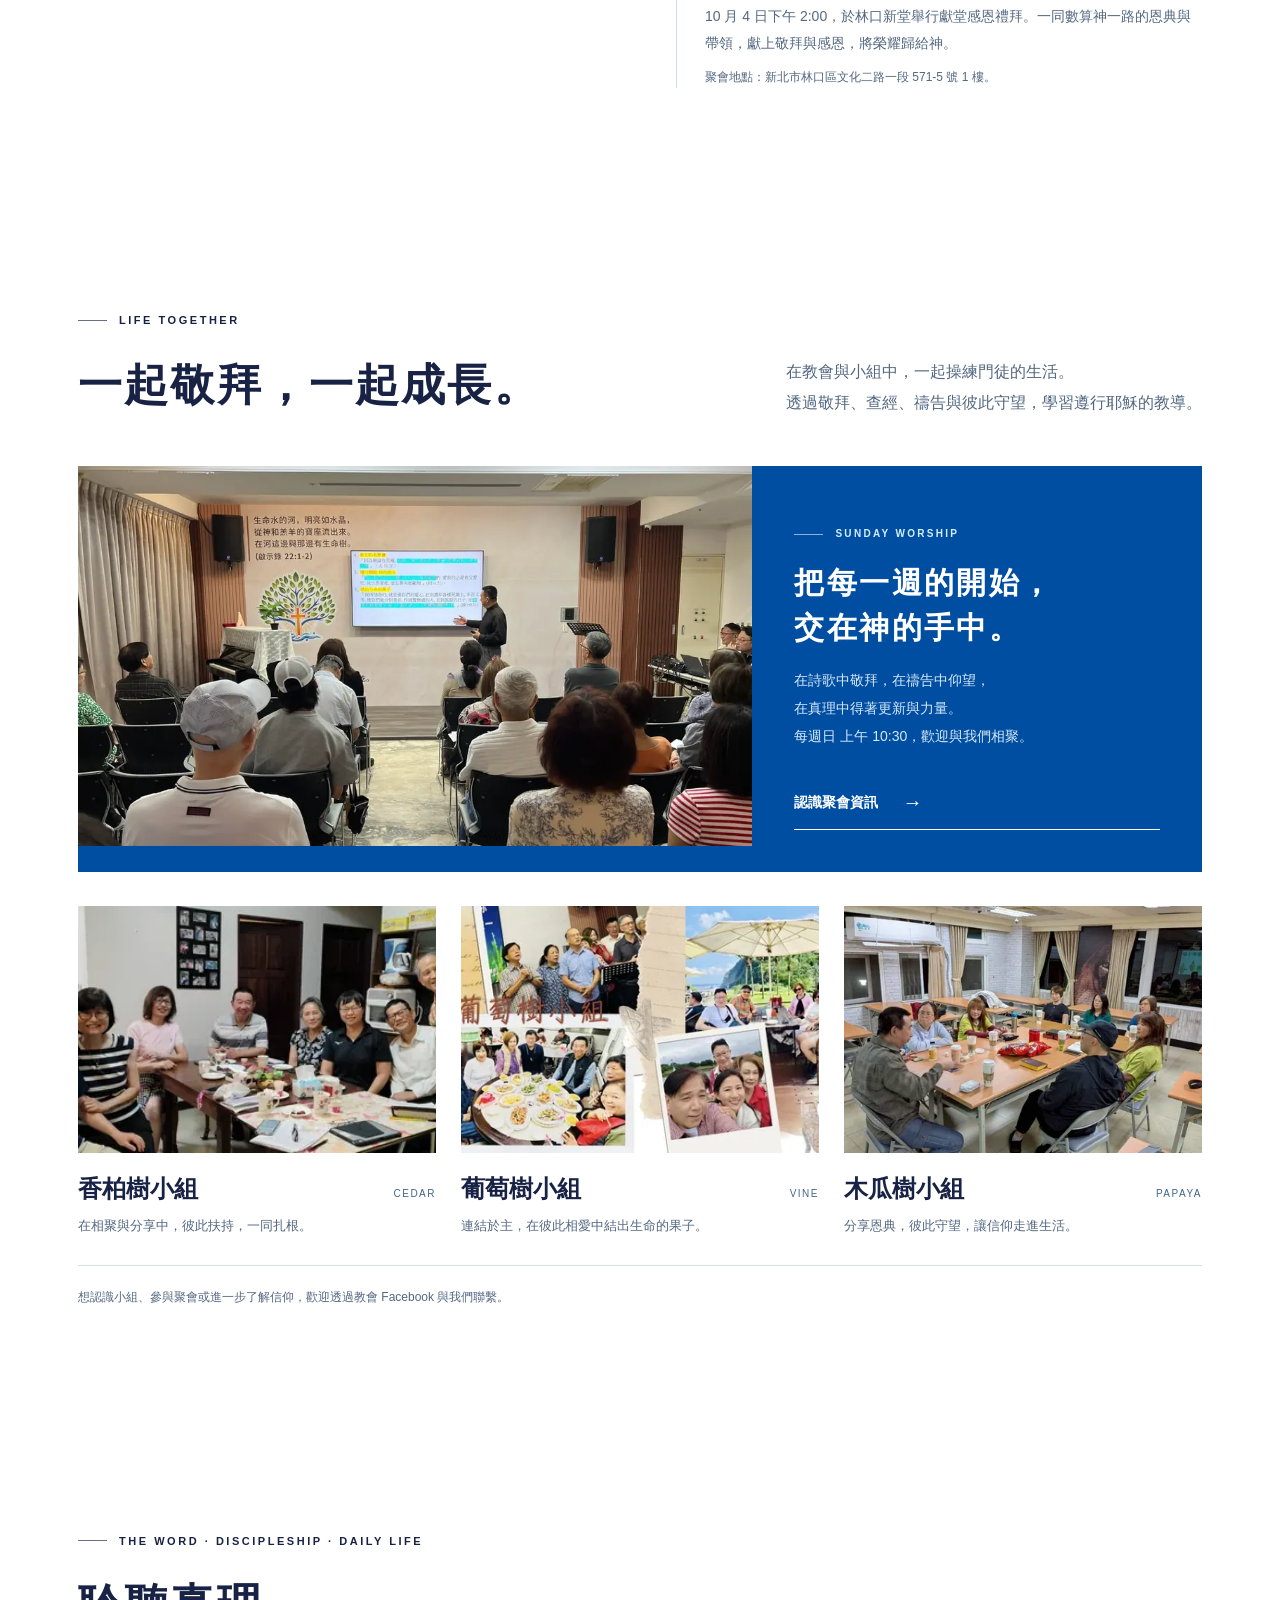
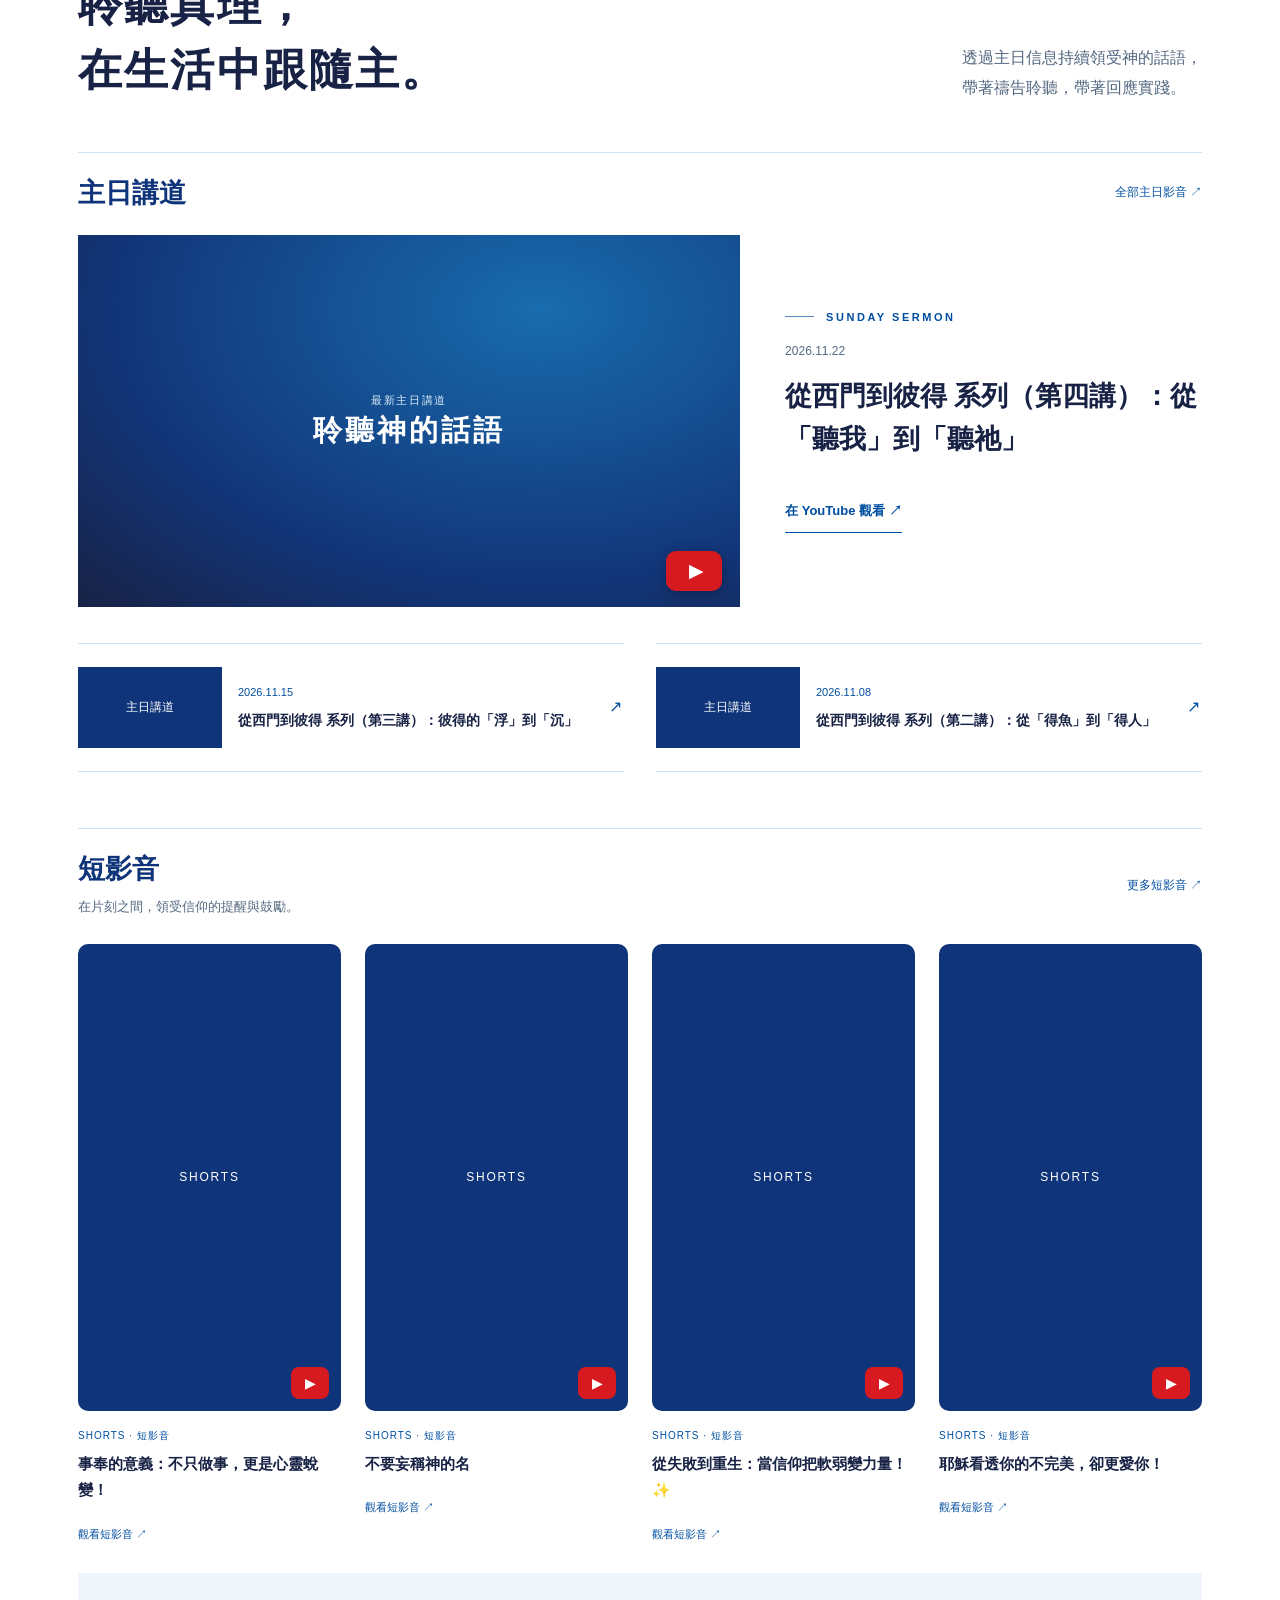
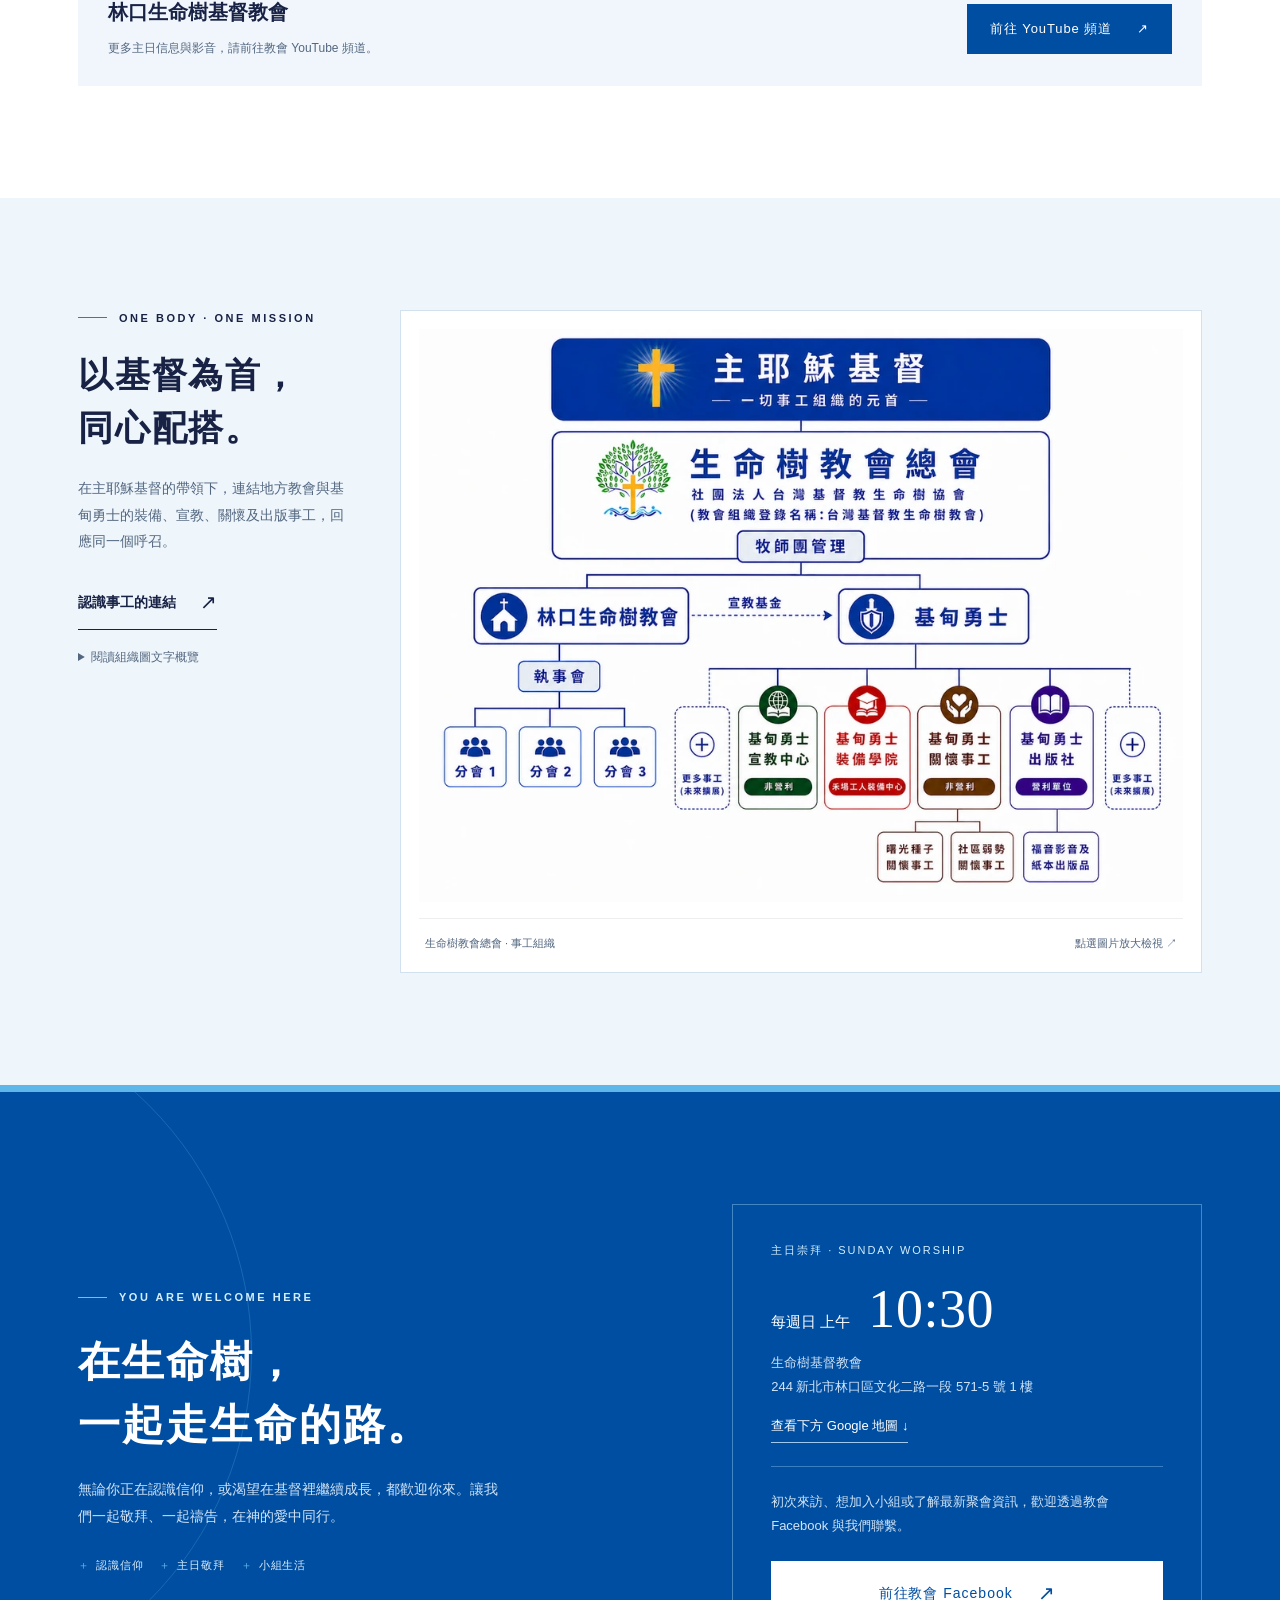
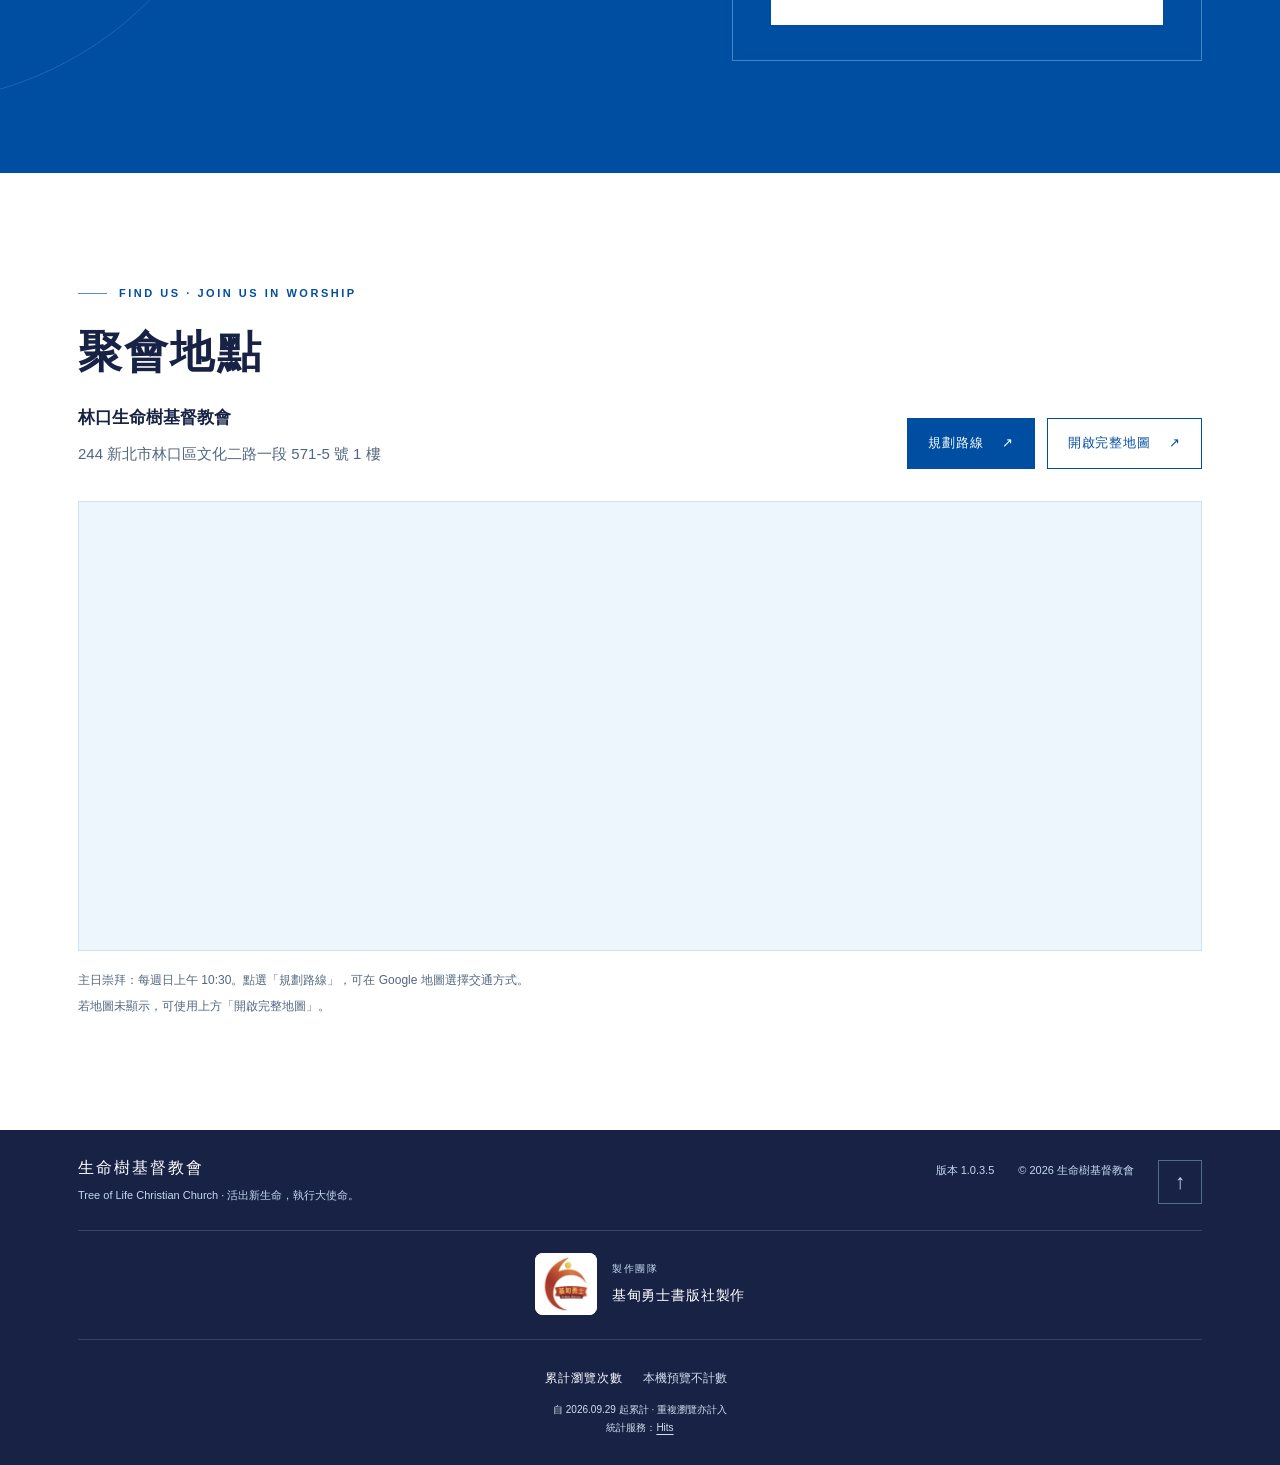
==== commit 8f4fe282: "Release 1.0.3.5: 更新教會影音與活動資訊" ====
--- a/index.html
+++ b/index.html
@@ -10,7 +10,7 @@
 <meta property="og:type" content="website">
 <meta property="og:locale" content="zh_TW">
 <title>生命樹基督教會｜以基督為首，裝備門徒，承接大使命</title>
-<meta name="version" content="1.0.3.4">
+<meta name="version" content="1.0.3.5">
 <link rel="icon" href="assets/logo.9223cd3e3474.webp" type="image/webp">
 <link rel="stylesheet" href="assets/site.6177385f3d0e.css">
 <script defer src="assets/site.903deae721e8.js"></script>
@@ -88,7 +88,7 @@
  <section class="section media-section" id="media" aria-labelledby="media-title"><div class="wrap">
   <div class="section-intro"><div><p class="eyebrow">THE WORD · DISCIPLESHIP · DAILY LIFE</p><h2 id="media-title">聆聽真理，<br>在生活中跟隨主。</h2></div><p class="lead">透過主日信息持續領受神的話語，<br>帶著禱告聆聽，帶著回應實踐。</p></div>
   <div class="media-category"><h3 id="sermons-title">主日講道</h3><a href="https://www.youtube.com/channel/UCIW4mrTi0dkILHCV9W27sPg/videos" target="_blank" rel="noopener noreferrer">全部主日影音 ↗</a></div>
-<div class="media-feature" aria-labelledby="sermons-title"><div class="video-stage"><a class="video-load" href="https://www.youtube.com/watch?v=F7wYZWcmMuE" target="_blank" rel="noopener noreferrer" aria-label="在 YouTube 觀看：生命樹基督教會 2026年11月22日 主日證道黃思義牧師：從西門到彼得 系列（第四講）：從「聽我」到「聽祂」"><img class="youtube-thumbnail" src="https://i.ytimg.com/vi/F7wYZWcmMuE/hqdefault.jpg" width="480" height="360" loading="lazy" decoding="async" fetchpriority="low" alt=""><span class="video-kicker">最新主日講道</span><span class="play-symbol" aria-hidden="true">▶</span><strong>聆聽神的話語</strong></a></div><div class="video-copy"><p class="eyebrow">SUNDAY SERMON</p><p class="video-date"><time datetime="2026-11-22">2026.11.22</time></p><h3>從西門到彼得 系列（第四講）：從「聽我」到「聽祂」</h3><a class="text-link" href="https://www.youtube.com/watch?v=F7wYZWcmMuE" target="_blank" rel="noopener noreferrer">在 YouTube 觀看 ↗</a></div></div><div class="more-messages"><a href="https://www.youtube.com/watch?v=4OL5LLI5Kec" target="_blank" rel="noopener noreferrer"><span class="message-thumb"><span class="thumb-fallback" aria-hidden="true">主日講道</span><img class="youtube-thumbnail" src="https://i.ytimg.com/vi/4OL5LLI5Kec/hqdefault.jpg" width="480" height="360" loading="lazy" decoding="async" fetchpriority="low" alt=""></span><span class="message-copy"><time datetime="2026-11-15">2026.11.15</time><strong>從西門到彼得 系列（第三講）：彼得的「浮」到「沉」</strong></span><b aria-hidden="true">↗</b></a><a href="https://www.youtube.com/watch?v=22_VSBxQTzk" target="_blank" rel="noopener noreferrer"><span class="message-thumb"><span class="thumb-fallback" aria-hidden="true">主日講道</span><img class="youtube-thumbnail" src="https://i.ytimg.com/vi/22_VSBxQTzk/hqdefault.jpg" width="480" height="360" loading="lazy" decoding="async" fetchpriority="low" alt=""></span><span class="message-copy"><time datetime="2026-11-08">2026.11.08</time><strong>從西門到彼得 系列（第二講）：從「得魚」到「得人」</strong></span><b aria-hidden="true">↗</b></a></div><div class="media-category shorts-heading"><div><h3 id="shorts-title">短影音</h3><p>在片刻之間，領受信仰的提醒與鼓勵。</p></div><a href="https://www.youtube.com/channel/UCIW4mrTi0dkILHCV9W27sPg/shorts" target="_blank" rel="noopener noreferrer">更多短影音 ↗</a></div><div class="shorts-grid" aria-labelledby="shorts-title"><a class="short-card" href="https://www.youtube.com/shorts/ggcg0ysEtfI" target="_blank" rel="noopener noreferrer"><span class="short-cover"><span class="short-fallback" aria-hidden="true">SHORTS</span><img class="youtube-thumbnail" src="https://i.ytimg.com/vi/ggcg0ysEtfI/oar2.jpg?sqp=-oaymwEkCJUDENAFSFqQAgHyq4qpAxMIARUAAAAAJQAAyEI9AICiQ3gB&amp;rs=AOn4CLBX6DIaLumJe9XaVLDiXlSIJkavkA" width="405" height="720" loading="lazy" decoding="async" fetchpriority="low" alt=""><span class="short-play" aria-hidden="true">▶</span></span><span class="short-label">SHORTS · 短影音</span><h4>不要妄稱神的名</h4><span class="short-watch">觀看短影音 ↗</span></a><a class="short-card" href="https://www.youtube.com/shorts/rXRhvyfSdPM" target="_blank" rel="noopener noreferrer"><span class="short-cover"><span class="short-fallback" aria-hidden="true">SHORTS</span><img class="youtube-thumbnail" src="https://i.ytimg.com/vi/rXRhvyfSdPM/oar1.jpg?sqp=-oaymwEkCJUDENAFSFqQAgHyq4qpAxMIARUAAAAAJQAAyEI9AICiQ3gB&amp;rs=AOn4CLARVs2-oVWHYtjCMKFQv7zv7J0ZOw" width="405" height="720" loading="lazy" decoding="async" fetchpriority="low" alt=""><span class="short-play" aria-hidden="true">▶</span></span><span class="short-label">SHORTS · 短影音</span><h4>從失敗到重生：當信仰把軟弱變力量！✨</h4><span class="short-watch">觀看短影音 ↗</span></a><a class="short-card" href="https://www.youtube.com/shorts/EmPV9to0KeE" target="_blank" rel="noopener noreferrer"><span class="short-cover"><span class="short-fallback" aria-hidden="true">SHORTS</span><img class="youtube-thumbnail" src="https://i.ytimg.com/vi/EmPV9to0KeE/oar3.jpg?sqp=-oaymwEkCJUDENAFSFqQAgHyq4qpAxMIARUAAAAAJQAAyEI9AICiQ3gB&amp;rs=AOn4CLC2S3vQjqo1mxCEzctQWiv1vKdBIw" width="405" height="720" loading="lazy" decoding="async" fetchpriority="low" alt=""><span class="short-play" aria-hidden="true">▶</span></span><span class="short-label">SHORTS · 短影音</span><h4>耶穌看透你的不完美，卻更愛你！</h4><span class="short-watch">觀看短影音 ↗</span></a><a class="short-card" href="https://www.youtube.com/shorts/qtrWYF5k0sc" target="_blank" rel="noopener noreferrer"><span class="short-cover"><span class="short-fallback" aria-hidden="true">SHORTS</span><img class="youtube-thumbnail" src="https://i.ytimg.com/vi/qtrWYF5k0sc/oar1.jpg?sqp=-oaymwEkCJUDENAFSFqQAgHyq4qpAxMIARUAAAAAJQAAyEI9AICiQ3gB&amp;rs=AOn4CLClMZaHaRerVufX9RVPGXoe5HpWcg" width="405" height="720" loading="lazy" decoding="async" fetchpriority="low" alt=""><span class="short-play" aria-hidden="true">▶</span></span><span class="short-label">SHORTS · 短影音</span><h4>你也是指責大師？</h4><span class="short-watch">觀看短影音 ↗</span></a></div>
+<div class="media-feature" aria-labelledby="sermons-title"><div class="video-stage"><a class="video-load" href="https://www.youtube.com/watch?v=F7wYZWcmMuE" target="_blank" rel="noopener noreferrer" aria-label="在 YouTube 觀看：生命樹基督教會 2026年11月22日 主日證道黃思義牧師：從西門到彼得 系列（第四講）：從「聽我」到「聽祂」"><img class="youtube-thumbnail" src="https://i.ytimg.com/vi/F7wYZWcmMuE/hqdefault.jpg" width="480" height="360" loading="lazy" decoding="async" fetchpriority="low" alt=""><span class="video-kicker">最新主日講道</span><span class="play-symbol" aria-hidden="true">▶</span><strong>聆聽神的話語</strong></a></div><div class="video-copy"><p class="eyebrow">SUNDAY SERMON</p><p class="video-date"><time datetime="2026-11-22">2026.11.22</time></p><h3>從西門到彼得 系列（第四講）：從「聽我」到「聽祂」</h3><a class="text-link" href="https://www.youtube.com/watch?v=F7wYZWcmMuE" target="_blank" rel="noopener noreferrer">在 YouTube 觀看 ↗</a></div></div><div class="more-messages"><a href="https://www.youtube.com/watch?v=4OL5LLI5Kec" target="_blank" rel="noopener noreferrer"><span class="message-thumb"><span class="thumb-fallback" aria-hidden="true">主日講道</span><img class="youtube-thumbnail" src="https://i.ytimg.com/vi/4OL5LLI5Kec/hqdefault.jpg" width="480" height="360" loading="lazy" decoding="async" fetchpriority="low" alt=""></span><span class="message-copy"><time datetime="2026-11-15">2026.11.15</time><strong>從西門到彼得 系列（第三講）：彼得的「浮」到「沉」</strong></span><b aria-hidden="true">↗</b></a><a href="https://www.youtube.com/watch?v=22_VSBxQTzk" target="_blank" rel="noopener noreferrer"><span class="message-thumb"><span class="thumb-fallback" aria-hidden="true">主日講道</span><img class="youtube-thumbnail" src="https://i.ytimg.com/vi/22_VSBxQTzk/hqdefault.jpg" width="480" height="360" loading="lazy" decoding="async" fetchpriority="low" alt=""></span><span class="message-copy"><time datetime="2026-11-08">2026.11.08</time><strong>從西門到彼得 系列（第二講）：從「得魚」到「得人」</strong></span><b aria-hidden="true">↗</b></a></div><div class="media-category shorts-heading"><div><h3 id="shorts-title">短影音</h3><p>在片刻之間，領受信仰的提醒與鼓勵。</p></div><a href="https://www.youtube.com/channel/UCIW4mrTi0dkILHCV9W27sPg/shorts" target="_blank" rel="noopener noreferrer">更多短影音 ↗</a></div><div class="shorts-grid" aria-labelledby="shorts-title"><a class="short-card" href="https://www.youtube.com/shorts/PHdFvg-C6M8" target="_blank" rel="noopener noreferrer"><span class="short-cover"><span class="short-fallback" aria-hidden="true">SHORTS</span><img class="youtube-thumbnail" src="https://i.ytimg.com/vi/PHdFvg-C6M8/oar1.jpg?sqp=-oaymwEkCJUDENAFSFqQAgHyq4qpAxMIARUAAAAAJQAAyEI9AICiQ3gB&amp;rs=AOn4CLDxrtlTLKkzpYc2trl9H3HlV8dM8g" width="405" height="720" loading="lazy" decoding="async" fetchpriority="low" alt=""><span class="short-play" aria-hidden="true">▶</span></span><span class="short-label">SHORTS · 短影音</span><h4>事奉的意義：不只做事，更是心靈蛻變！</h4><span class="short-watch">觀看短影音 ↗</span></a><a class="short-card" href="https://www.youtube.com/shorts/ggcg0ysEtfI" target="_blank" rel="noopener noreferrer"><span class="short-cover"><span class="short-fallback" aria-hidden="true">SHORTS</span><img class="youtube-thumbnail" src="https://i.ytimg.com/vi/ggcg0ysEtfI/oar2.jpg?sqp=-oaymwEkCJUDENAFSFqQAgHyq4qpAxMIARUAAAAAJQAAyEI9AICiQ3gB&amp;rs=AOn4CLBX6DIaLumJe9XaVLDiXlSIJkavkA" width="405" height="720" loading="lazy" decoding="async" fetchpriority="low" alt=""><span class="short-play" aria-hidden="true">▶</span></span><span class="short-label">SHORTS · 短影音</span><h4>不要妄稱神的名</h4><span class="short-watch">觀看短影音 ↗</span></a><a class="short-card" href="https://www.youtube.com/shorts/rXRhvyfSdPM" target="_blank" rel="noopener noreferrer"><span class="short-cover"><span class="short-fallback" aria-hidden="true">SHORTS</span><img class="youtube-thumbnail" src="https://i.ytimg.com/vi/rXRhvyfSdPM/oar3.jpg?sqp=-oaymwEkCJUDENAFSFqQAgHyq4qpAxMIARUAAAAAJQAAyEI9AICiQ3gB&amp;rs=AOn4CLBh50vfgoiXONpBfLPT29TwwlC0jQ" width="405" height="720" loading="lazy" decoding="async" fetchpriority="low" alt=""><span class="short-play" aria-hidden="true">▶</span></span><span class="short-label">SHORTS · 短影音</span><h4>從失敗到重生：當信仰把軟弱變力量！✨</h4><span class="short-watch">觀看短影音 ↗</span></a><a class="short-card" href="https://www.youtube.com/shorts/EmPV9to0KeE" target="_blank" rel="noopener noreferrer"><span class="short-cover"><span class="short-fallback" aria-hidden="true">SHORTS</span><img class="youtube-thumbnail" src="https://i.ytimg.com/vi/EmPV9to0KeE/oar2.jpg?sqp=-oaymwEkCJUDENAFSFqQAgHyq4qpAxMIARUAAAAAJQAAyEI9AICiQ3gB&amp;rs=AOn4CLAUP7U0FoNAIpK9HGrdriyKR3IZEg" width="405" height="720" loading="lazy" decoding="async" fetchpriority="low" alt=""><span class="short-play" aria-hidden="true">▶</span></span><span class="short-label">SHORTS · 短影音</span><h4>耶穌看透你的不完美，卻更愛你！</h4><span class="short-watch">觀看短影音 ↗</span></a></div>
   <div class="youtube-channel"><div><strong>林口生命樹基督教會</strong><p>更多主日信息與影音，請前往教會 YouTube 頻道。</p></div><a class="btn btn-primary" href="https://www.youtube.com/@%E6%9E%97%E5%8F%A3%E7%94%9F%E5%91%BD%E6%A8%B9%E5%9F%BA%E7%9D%A3%E6%95%99%E6%9C%83" target="_blank" rel="noopener noreferrer">前往 YouTube 頻道 <span aria-hidden="true">↗</span></a></div>
  </div></section>
 
@@ -104,7 +104,7 @@
  </div></section>
 
 </main>
-<footer class="footer"><div class="wrap footer-inner"><div><strong>生命樹基督教會</strong><span>Tree of Life Christian Church · 活出新生命，執行大使命。</span></div><div class="footer-links"><span class="site-version">版本 1.0.3.4</span><span>© <span id="year">2026</span> 生命樹基督教會</span><a href="#home" class="backtop" aria-label="回到頁首">↑</a></div></div><div class="wrap"><div class="production-credit" aria-label="製作團隊"><img src="assets/publisher-logo.13ce095ea7af.webp" width="62" height="62" loading="lazy" decoding="async" fetchpriority="low" alt="基甸勇士 Gideon Warriors logo"><div><small>製作團隊</small><p>基甸勇士書版社製作</p></div></div></div><div class="wrap"><div class="site-counter" id="visitor-count" aria-label="網站瀏覽統計"><div class="site-counter-line"><span class="site-counter-label">累計瀏覽次數</span><span class="site-counter-value" aria-live="polite"><img id="visitor-badge" height="24" decoding="async" fetchpriority="low" referrerpolicy="no-referrer" alt="本站累計瀏覽次數，由 Hits 統計" hidden><span id="visitor-status">讀取中…</span></span></div><p class="site-counter-note">自 2026.09.29 起累計 · 重複瀏覽亦計入<br>統計服務：<a href="https://hits.sh/gideonwarriors.github.io/treeoflife/" target="_blank" rel="noopener noreferrer">Hits</a></p><noscript><p class="site-counter-note">啟用 JavaScript 後可顯示瀏覽統計。</p></noscript></div></div></footer>
+<footer class="footer"><div class="wrap footer-inner"><div><strong>生命樹基督教會</strong><span>Tree of Life Christian Church · 活出新生命，執行大使命。</span></div><div class="footer-links"><span class="site-version">版本 1.0.3.5</span><span>© <span id="year">2026</span> 生命樹基督教會</span><a href="#home" class="backtop" aria-label="回到頁首">↑</a></div></div><div class="wrap"><div class="production-credit" aria-label="製作團隊"><img src="assets/publisher-logo.13ce095ea7af.webp" width="62" height="62" loading="lazy" decoding="async" fetchpriority="low" alt="基甸勇士 Gideon Warriors logo"><div><small>製作團隊</small><p>基甸勇士書版社製作</p></div></div></div><div class="wrap"><div class="site-counter" id="visitor-count" aria-label="網站瀏覽統計"><div class="site-counter-line"><span class="site-counter-label">累計瀏覽次數</span><span class="site-counter-value" aria-live="polite"><img id="visitor-badge" height="24" decoding="async" fetchpriority="low" referrerpolicy="no-referrer" alt="本站累計瀏覽次數，由 Hits 統計" hidden><span id="visitor-status">讀取中…</span></span></div><p class="site-counter-note">自 2026.09.29 起累計 · 重複瀏覽亦計入<br>統計服務：<a href="https://hits.sh/gideonwarriors.github.io/treeoflife/" target="_blank" rel="noopener noreferrer">Hits</a></p><noscript><p class="site-counter-note">啟用 JavaScript 後可顯示瀏覽統計。</p></noscript></div></div></footer>
 <dialog class="org-dialog" aria-labelledby="dialog-title"><div class="dialog-bar"><strong id="dialog-title">生命樹教會總會組織圖</strong><div class="zoom-controls"><button type="button" id="zoom-button" aria-pressed="false">放大</button><button type="button" id="close-dialog" aria-label="關閉組織圖">關閉 ×</button></div></div><div class="org-image-scroll"><img id="dialog-image" alt="生命樹教會總會組織圖完整檢視"></div><p class="dialog-hint">放大後可橫向及上下捲動；按 Esc 鍵或「關閉」返回網頁。</p></dialog>
 
 </body>
